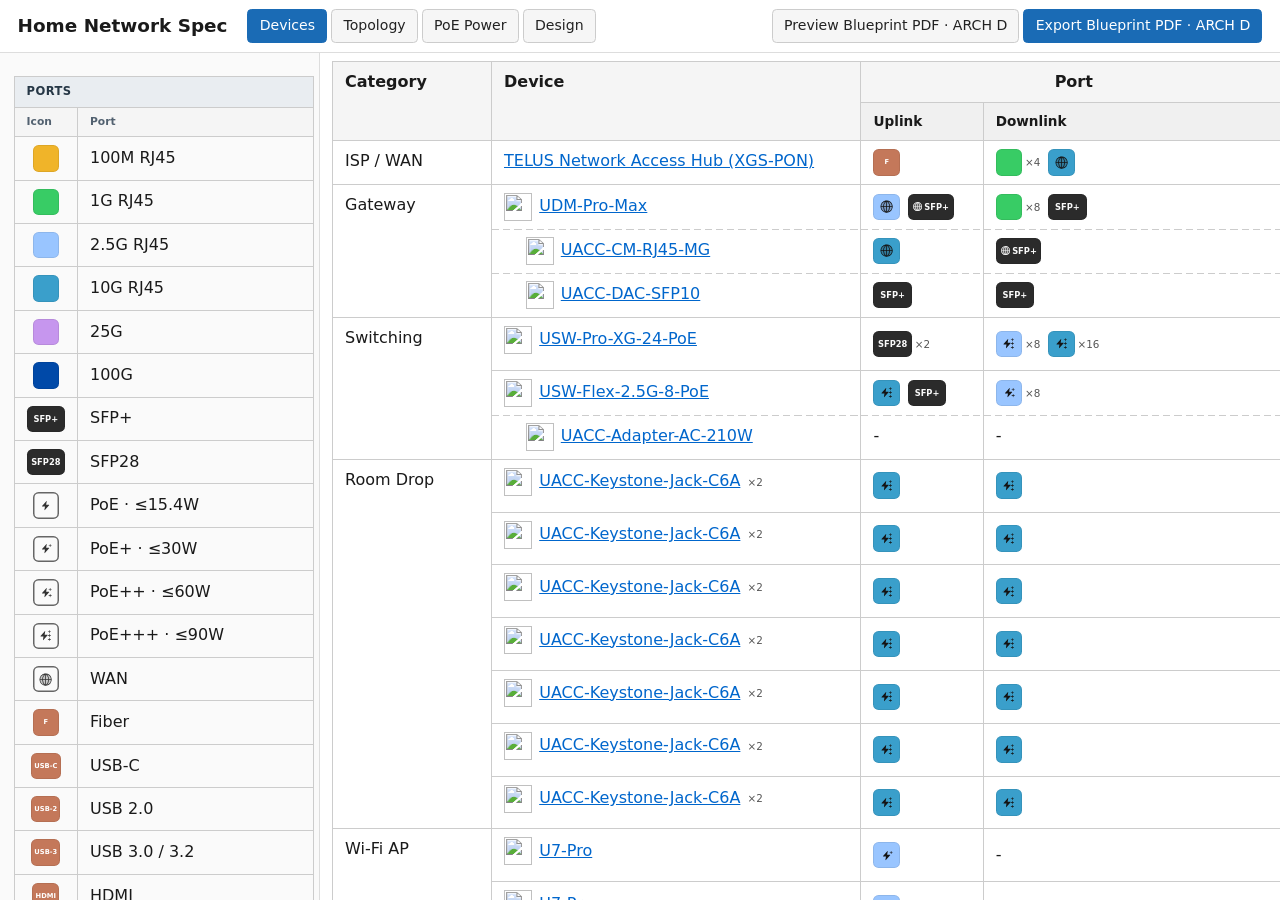
==== index.html @ d34f431d "Group Blueprint controls in navigation Co-authored-by: Cursor <cursoragent@cursor.com>" ====
<!DOCTYPE html>
<html lang="en">
<head>
  <meta charset="UTF-8">
  <meta name="viewport" content="width=device-width, initial-scale=1.0">
  <title>Home Network Spec</title>
  <style>
    html, body {
      height: 100%;
    }

    body {
      font-family: system-ui, sans-serif;
      margin: 0;
      color: #1a1a1a;
      background: #fff;
      line-height: 1.55;
      display: flex;
      flex-direction: column;
      min-height: 100%;
    }

    .spa-bar {
      flex: 0 0 auto;
      display: flex;
      flex-wrap: wrap;
      align-items: center;
      gap: 0.65rem 1.25rem;
      padding: 0.55rem 1.1rem;
      border-bottom: 1px solid #ddd;
      background: #fff;
    }

    .spa-bar h1 {
      margin: 0;
      font-size: 1.15rem;
    }

    .spa-nav {
      display: flex;
      flex-wrap: wrap;
      flex: 1 1 auto;
      gap: 0.25rem;
    }

    .spa-nav button {
      font: inherit;
      font-size: 0.88rem;
      padding: 0.32rem 0.7rem;
      border: 1px solid #ccc;
      border-radius: 0.28rem;
      background: #f6f6f6;
      color: #222;
      cursor: pointer;
    }

    .spa-nav button.is-on {
      background: #1a6bb5;
      border-color: #1a6bb5;
      color: #fff;
    }

    .spa-nav .spa-preview-button {
      margin-left: auto;
    }

    .spa-nav .spa-export-button {
      border-color: #1a6bb5;
      background: #1a6bb5;
      color: #fff;
    }

    .spa-nav .spa-export-button:hover,
    .spa-nav .spa-export-button:focus-visible {
      background: #155b98;
      border-color: #155b98;
    }

    .spa-tab {
      display: none;
      flex: 1 1 auto;
      min-height: 0;
    }

    .spa-tab.is-on {
      display: flex;
    }

    .spa-split.is-on {
      display: grid;
      grid-template-columns: 20rem minmax(0, 1fr);
      min-height: 0;
    }

    .spa-legend {
      overflow: auto;
      padding: 0.7rem 0.85rem 1.2rem;
      border-right: 1px solid #ddd;
      background: #fafafa;
    }

    .spa-legend h2 {
      margin-top: 0;
      font-size: 1rem;
    }

    .spa-legend h3 {
      margin: 1rem 0 0.35rem;
      font-size: 0.82rem;
      font-weight: 700;
      color: #444;
    }

    .spa-main {
      overflow: auto;
      min-width: 0;
      padding: 0.7rem 0.9rem 1.2rem;
    }

    .spa-chart {
      padding: 0.5rem 0.75rem 1rem;
    }

    .spa-topo {
      display: flex;
      flex-direction: column;
      min-height: 0;
      padding: 0.55rem 0.7rem 0.7rem;
    }

    .spa-doc.is-on {
      display: block;
      overflow: auto;
    }

    .spa-article {
      max-width: 48rem;
      padding: 1.1rem 1.4rem 2.4rem;
    }

    .spa-article h2:first-child {
      margin-top: 0;
    }

    h1 {
      margin-bottom: 0.5rem;
    }

    h2 {
      margin-top: 2.5rem;
      margin-bottom: 0.75rem;
      padding-bottom: 0.35rem;
      border-bottom: 1px solid #ddd;
    }

    h3 {
      margin-top: 1.75rem;
      margin-bottom: 0.5rem;
    }

    h4 {
      margin-top: 1.25rem;
      margin-bottom: 0.4rem;
    }

    p,
    ul,
    ol {
      margin: 0.5rem 0 0.75rem;
    }

    ul,
    ol {
      padding-left: 1.4rem;
    }

    li {
      margin: 0.25rem 0;
    }

    table {
      border-collapse: collapse;
      width: max-content;
      max-width: none;
    }

    table.legend-table {
      width: auto;
      max-width: 36rem;
    }

    th,
    td {
      border: 1px solid #ccc;
      padding: 0.5rem 0.75rem;
      text-align: left;
      vertical-align: top;
      white-space: nowrap;
    }

    table.legend-table th,
    table.legend-table td {
      white-space: nowrap;
    }

    th {
      background: #f5f5f5;
    }

    a {
      color: #0066cc;
    }

    code {
      font-family: ui-monospace, Consolas, monospace;
      font-size: 0.92em;
      background: #f3f3f3;
      padding: 0.1em 0.35em;
      border-radius: 3px;
    }

    .lede {
      color: #444;
      margin-bottom: 1.25rem;
    }

    .note {
      border-left: 3px solid #888;
      padding: 0.6rem 0.9rem;
      margin: 1rem 0;
      background: #fafafa;
    }

    .checklist li {
      margin: 0.4rem 0;
    }

    /* Port icons */
    .udc-device {
      display: inline-flex;
      align-items: center;
      gap: 0.45rem;
    }

    .udc-device img {
      width: 28px;
      height: 28px;
      object-fit: contain;
      flex-shrink: 0;
    }

    .udc-ports {
      display: inline-flex;
      flex-wrap: nowrap;
      align-items: center;
      gap: 0.45rem 0.5rem;
    }

    /* Count beside the port so every port group has the same height. */
    .udc-port-wrap {
      display: inline-flex;
      flex-direction: row;
      align-items: center;
      justify-content: center;
      gap: 0.18rem;
    }

    .udc-count {
      font-size: 0.65rem;
      line-height: 1;
      color: #555;
      font-variant-numeric: tabular-nums;
      text-align: center;
    }

    .udc-port {
      position: relative;
      display: inline-flex;
      flex-direction: column;
      align-items: center;
      justify-content: center;
      box-sizing: border-box;
      width: 1.65rem;
      height: 1.65rem;
      border-radius: 0.35rem;
      --port-c: #666;
      color: #141414;
      box-shadow: inset 0 0 0 1px rgba(0, 0, 0, 0.08);
      vertical-align: middle;
      gap: 0.05rem;
    }

    .udc-port.gbe1 { --port-c: #38cc65; background: #38cc65; }
    .udc-port.gbe2p5 { --port-c: #99c5ff; background: #99c5ff; }
    .udc-port.gbe10 { --port-c: #3a9fcb; background: #3a9fcb; }
    .udc-port.gbe25 { --port-c: #c696ee; background: #c696ee; }
    .udc-port.gbe100 { --port-c: #0049a8; background: #0049a8; color: #fff; }
    .udc-port.fe { --port-c: #f0b429; background: #f0b429; } /* 100M */
    .udc-port.other {
      --port-c: #c4785a;
      background: #c4785a; /* 非以太网：光纤 / USB / CAN / REX / DPS / LOCK */
      color: #fff;
      width: auto;
      min-width: 1.65rem;
      padding: 0 0.2rem;
      font-size: 0.42rem;
      font-weight: 700;
      line-height: 1;
      letter-spacing: 0;
    }

    /* Kit rows: equal flex bands + full-bleed dashed lines across Device/Port/PoE */
    td:has(> .udc-device-stack),
    td:has(> .kit-stack) {
      padding: 0;
      height: 1px;
      vertical-align: top;
    }

    .udc-device-stack,
    .kit-stack {
      display: flex;
      flex-direction: column;
      align-items: stretch;
      gap: 0;
      width: 100%;
      height: 100%;
      min-height: 100%;
      box-sizing: border-box;
    }

    .udc-device-stack > .udc-device,
    .udc-device-stack > a:first-child {
      display: flex;
      align-items: center;
      gap: 0.45rem;
      flex: 1 1 0;
      min-height: 2.75rem;
      padding: 0.5rem 0.75rem;
      box-sizing: border-box;
    }

    .udc-accessory {
      display: flex;
      align-items: center;
      gap: 0.45rem;
      flex: 1 1 0;
      min-height: 2.75rem;
      margin: 0;
      padding: 0.5rem 0.75rem 0.5rem 2.1rem;
      border-top: none;
      background-image: repeating-linear-gradient(
        to right,
        #ccc 0,
        #ccc 0.45rem,
        transparent 0.45rem,
        transparent 0.7rem
      );
      background-size: 100% 1px;
      background-repeat: repeat-x;
      background-position: left top;
      font-size: inherit;
      color: inherit;
      box-sizing: border-box;
    }

    .udc-accessory img {
      width: 28px;
      height: 28px;
      object-fit: contain;
      flex-shrink: 0;
    }

    .kit-seg {
      display: flex;
      flex-direction: column;
      justify-content: center;
      align-items: flex-start;
      flex: 1 1 0;
      min-height: 2.75rem;
      padding: 0.5rem 0.75rem;
      box-sizing: border-box;
      width: 100%;
    }

    .kit-seg.acc {
      margin: 0;
      border-top: none;
      background-image: repeating-linear-gradient(
        to right,
        #ccc 0,
        #ccc 0.45rem,
        transparent 0.45rem,
        transparent 0.7rem
      );
      background-size: 100% 1px;
      background-repeat: repeat-x;
      background-position: left top;
    }

    .poe-cell {
      vertical-align: top;
      min-width: 5.5rem;
    }

    td.port-cell {
      min-width: 4.5rem;
      vertical-align: middle !important;
    }

    /* Remove the inline-flex baseline gap so standalone port groups center exactly. */
    td.port-cell > .udc-ports {
      display: flex;
      width: max-content;
    }

    #tab-devices .spa-chart > table > tbody > tr > td:last-child,
    .blueprint-devices-table > tbody > tr > td:last-child {
      vertical-align: middle;
    }

    .poe-val {
      display: block;
      line-height: 1.25;
      font-variant-numeric: tabular-nums;
    }

    .poe-sub {
      display: block;
      margin-top: 0.12rem;
      font-size: 0.7rem;
      color: #666;
      white-space: normal;
      max-width: 9rem;
      line-height: 1.25;
    }

    .poe-lbl {
      font-size: 0.65em;
      font-weight: 600;
      letter-spacing: 0.02em;
      color: #888;
    }

    th.port-group {
      text-align: center;
    }

    th.port-sub {
      font-weight: 600;
      font-size: 0.85rem;
      background: #f0f0f0;
    }

    .udc-port.hollow {
      background: transparent;
      box-shadow: inset 0 0 0 1.5px #666;
      color: #333;
    }

    .udc-port.idle,
    .udc-port.topo-port-idle {
      background: transparent;
      box-shadow: inset 0 0 0 1.5px var(--port-c);
      color: var(--port-c);
    }

    .udc-port.idle.dash,
    .udc-port.topo-port-idle.dash {
      box-shadow: none;
      border: 1.5px dashed var(--port-c);
    }

    .udc-port.sfp {
      --port-c: #2b2b2b;
      flex-direction: row;
      flex-shrink: 0;
      width: auto;
      min-width: 2.4rem;
      height: 1.65rem;
      padding: 0 0.28rem;
      background: #2b2b2b;
      color: #fafafa;
      font-size: 0.52rem;
      font-weight: 700;
      letter-spacing: 0;
      line-height: 1;
      overflow: visible;
      white-space: nowrap;
    }

    .udc-port.sfp.idle,
    .udc-port.sfp.topo-port-idle {
      background: transparent;
      color: var(--port-c);
      box-shadow: inset 0 0 0 1.5px var(--port-c);
    }

    .udc-port.sfp .udc-poe {
      width: 0.7rem;
      height: 0.7rem;
    }

    .udc-sfp-txt {
      display: block;
      font-size: 0.52rem;
      line-height: 1;
      font-weight: 700;
      color: inherit;
    }

    .udc-poe {
      width: 0.95rem;
      height: 0.95rem;
    }

    .udc-port.gbe100 .udc-poe,
    .udc-port.sfp .udc-poe,
    .udc-port.other .udc-poe {
      color: #fafafa;
    }

    .udc-port.idle .udc-poe,
    .udc-port.topo-port-idle .udc-poe {
      color: #141414;
    }

    .udc-port.idle .udc-sfp-txt,
    .udc-port.topo-port-idle .udc-sfp-txt {
      color: var(--port-c);
    }

    .cable-swatch {
      display: inline-block;
      width: 1.65rem;
      height: 0.28rem;
      border-radius: 0.14rem;
      vertical-align: middle;
    }

    .cable-cat6a { background: #e65100; }
    .cable-cat6 { background: #1565c0; }
    .cable-dac { background: #111111; }
    .cable-can { background: #00897b; }
    .cable-lock12 { background: #8e24aa; }

    .legend-table {
      margin: 0.75rem 0 1.5rem;
    }

    .legend-table th,
    .legend-table td {
      vertical-align: middle;
    }

    .legend-table td:first-child {
      width: 3.5rem;
      text-align: center;
    }

    .legend-table .legend-section th {
      padding-block: 0.4rem;
      background: #e9edf1;
      color: #263746;
      font-size: 0.72rem;
      letter-spacing: 0.04em;
      text-align: left;
      text-transform: uppercase;
    }

    .legend-table .legend-columns th {
      padding-block: 0.35rem;
      color: #526170;
      font-size: 0.67rem;
    }

    .vlan-swatch {
      display: inline-block;
      box-sizing: border-box;
      width: 1.65rem;
      height: 1rem;
      border: 1px solid rgba(0, 0, 0, 0.22);
      border-radius: 0.22rem;
      background: var(--vlan-color);
      vertical-align: middle;
      -webkit-print-color-adjust: exact;
      print-color-adjust: exact;
    }

    .vlan-management { --vlan-color: #005ea8; }
    .vlan-trusted { --vlan-color: #2e7d32; }
    .vlan-servers { --vlan-color: #6a3d9a; }
    .vlan-iot { --vlan-color: #a15c00; }
    .vlan-security { --vlan-color: #b3263e; }
    .vlan-guest { --vlan-color: #007c7a; }

    .vlan-role small {
      display: block;
      margin-top: 0.08rem;
      color: #68737f;
      font-size: 0.62rem;
      line-height: 1.15;
    }

    .topo-wrap {
      display: flex;
      flex-direction: column;
      gap: 0.45rem;
      margin: 0;
      flex: 1 1 auto;
      min-height: 0;
      height: 100%;
    }

    .topo-canvas {
      position: relative;
      width: 100%;
      min-height: 0;
      height: 100%;
      overflow: auto;
      background: #fafafa;
      border: 1px solid #ddd;
    }

    .topo-stage {
      position: relative;
    }

    .topo-edges {
      position: absolute;
      left: 0;
      top: 0;
      z-index: 4;
      pointer-events: none;
    }

    .topo-link {
      fill: none;
      stroke: #e65100;
      stroke-width: 1.45;
      stroke-linecap: round;
      stroke-linejoin: round;
      marker-end: url(#topo-arrow-cat6a);
      pointer-events: none;
    }

    .topo-link.cable-cat6a { stroke: #e65100; marker-end: url(#topo-arrow-cat6a); }
    .topo-link.cable-cat6 { stroke: #1565c0; marker-end: url(#topo-arrow-cat6); }
    .topo-link.cable-dac { stroke: #111111; marker-end: url(#topo-arrow-dac); }
    .topo-link.cable-can { stroke: #00897b; marker-end: url(#topo-arrow-can); }
    .topo-link.cable-lock12 { stroke: #8e24aa; marker-end: url(#topo-arrow-lock12); }

    .topo-link-label {
      fill: #30363d;
      stroke: #fff;
      stroke-width: 3px;
      paint-order: stroke fill;
      font-size: 0.58rem;
      font-weight: 700;
      text-anchor: middle;
      dominant-baseline: central;
      pointer-events: none;
    }

    .topo-link-label-link,
    .topo-link-label-link .topo-link-label {
      color: #30363d;
      cursor: pointer;
      pointer-events: all;
    }

    .topo-link-label-link:hover .topo-link-label,
    .topo-link-label-link:focus .topo-link-label {
      fill: #30363d;
      text-decoration: underline;
      text-decoration-color: #30363d;
    }

    .topo-node {
      position: absolute;
      z-index: 1;
      box-sizing: border-box;
      display: grid;
      grid-template-columns: max-content auto max-content;
      justify-items: center;
      align-items: center;
      width: max-content;
      padding: 0.42rem;
      gap: 0.28rem 0.32rem;
      border: 1px solid #bbb;
      border-radius: 0.32rem;
      background: #fff;
      color: #1a1a1a;
      font: inherit;
      font-size: 0.7rem;
      line-height: 1.2;
      text-align: center;
      cursor: default;
    }

    /* XG: no stacking context so ports can sit above overlapping group frames */
    .topo-node[data-id="xg"] {
      z-index: auto;
      column-gap: 0.55rem;
    }

    .topo-node[data-id="xg"] .topo-mid {
      min-width: 11.5rem;
      padding-right: 0.85rem;
    }

    .topo-node[data-id="xg"] > .topo-ports {
      position: relative;
      z-index: 3;
    }

    .topo-node.topo-backup {
      border-style: dashed;
    }

    .topo-counted-port {
      display: inline-flex;
      flex-direction: column;
      align-items: center;
      justify-content: center;
      gap: 0.03rem;
      line-height: 1;
    }

    .topo-port-count {
      color: #526170;
      font-size: 0.48rem;
      font-weight: 700;
      white-space: nowrap;
    }

    .topo-bundle {
      position: absolute;
      z-index: 2;
      box-sizing: border-box;
      display: grid;
      grid-template-columns: max-content max-content max-content;
      width: max-content;
      padding: 0.42rem;
      border: 1.5px dashed #8b99a6;
      border-radius: 0.42rem;
      background: transparent;
      color: #1a1a1a;
      font: inherit;
      font-size: 0.7rem;
      line-height: 1.2;
    }

    /* Reserves GAP_X + port-wrap so inner devices keep the same XG gap as other nodes */
    .topo-bundle-port-gutter {
      width: calc(32px + 2.4rem - 0.42rem);
      pointer-events: none;
    }

    .topo-bundle-diagram {
      display: flex;
      flex-direction: column;
      justify-content: center;
      gap: 0.42rem;
      padding-right: 0.42rem;
    }

    .topo-bundle-row {
      display: flex;
      align-items: center;
      gap: 0.35rem;
      width: max-content;
    }

    .topo-bundle-device {
      box-sizing: border-box;
      display: grid;
      grid-template-columns: max-content auto max-content;
      align-items: center;
      justify-items: center;
      width: max-content;
      padding: 0.35rem;
      gap: 0.22rem 0.28rem;
      border: 1px solid #bbb;
      border-radius: 0.32rem;
      background: #fff;
      text-align: center;
    }

    .topo-bundle-device.topo-backup {
      border-style: dashed;
    }

    .topo-bundle-device .topo-mid {
      max-width: 13rem;
    }

    .topo-bundle-device .topo-name {
      white-space: nowrap;
    }

    .topo-bundle-device .topo-ports {
      min-width: 1.65rem;
    }

    .topo-bundle-device.topo-bundle-device-tb {
      grid-template-columns: 1fr;
      grid-template-rows: auto auto auto;
      justify-items: center;
    }

    .topo-bundle-device.topo-bundle-device-tb > .topo-ports {
      display: flex;
      flex-direction: row;
      justify-content: center;
      width: max-content;
      max-width: 100%;
      min-height: 1.65rem;
    }

    .topo-bundle-device.topo-bundle-device-tb > .topo-ports.up {
      width: 100%;
    }

    .topo-bundle-device.topo-bundle-device-tb > .topo-ports.down:empty {
      display: none;
    }

    .topo-bundle-door-tree {
      display: flex;
      flex-direction: column;
      align-items: center;
      gap: 2.25rem;
      width: max-content;
    }

    .topo-bundle-door-children {
      display: flex;
      align-items: flex-start;
      gap: 2rem;
      width: max-content;
    }

    .topo-bundle-door-root {
      width: 100%;
    }

    .topo-bundle-door-root > .topo-ports.down {
      position: relative;
      width: 100%;
      min-height: 1.65rem;
    }

    .topo-bundle-door-root > .topo-ports.down > .topo-slot {
      position: absolute;
      top: 0;
      flex-direction: row;
      width: auto;
    }

    .topo-bundle-locations {
      display: grid;
      align-self: stretch;
      margin-left: 0;
      border-left: 1px solid #8b99a6;
    }

    .topo-bundle-location {
      display: flex;
      align-items: center;
      padding: 0.34rem 0.5rem;
      color: #596775;
      font-size: 0.64rem;
      white-space: nowrap;
    }

    .topo-bundle-location:not(:first-child) {
      border-top: 1px solid #c1cad2;
    }

    .topo-mid {
      display: flex;
      flex-direction: column;
      justify-content: center;
      align-items: center;
      padding: 0;
      gap: 0.12rem;
      min-width: 0;
    }

    .topo-node.topo-tb {
      grid-template-columns: 1fr;
      grid-template-rows: auto auto auto;
      justify-items: center;
      padding: 0.42rem;
    }

    .topo-node.topo-tb .topo-ports {
      flex-direction: row;
      justify-content: center;
      align-self: center;
      width: max-content;
      max-width: 100%;
      height: auto;
      min-height: 1.65rem;
    }

    .topo-node.topo-tb .topo-ports.up {
      width: 100%;
      justify-content: center;
    }

    .topo-node[data-id="flex"] .topo-ports.up::before {
      content: "";
      width: 2.4rem;
      height: 1px;
      flex: 0 0 2.4rem;
    }

    .topo-node.topo-tb .topo-slot {
      flex-direction: row;
      width: auto;
    }

    .topo-node.topo-tb .topo-ports.down:empty {
      display: none;
    }

    .topo-node.topo-corner {
      grid-template-columns: max-content auto max-content;
      grid-template-rows: auto auto;
    }

    .topo-node.topo-corner .topo-ports.up {
      grid-column: 1;
      grid-row: 1;
    }

    .topo-node.topo-corner .topo-mid {
      grid-column: 2;
      grid-row: 1;
    }

    .topo-node.topo-corner .topo-ports.down {
      grid-column: 3;
      grid-row: 1;
      min-width: 1.65rem;
      min-height: 0;
    }

    .topo-node.topo-corner .topo-ports.down:empty {
      min-width: 0;
      width: 0;
    }

    .topo-node.topo-corner .topo-ports.bottom {
      grid-column: 1 / -1;
      grid-row: 2;
      flex-direction: row;
      justify-content: center;
      width: 100%;
      min-height: 1.65rem;
    }

    .topo-node.topo-hang .topo-ports.bottom,
    .topo-node.topo-hang.topo-tb .topo-ports.down {
      position: relative;
      flex-direction: row;
      justify-content: center;
      align-items: center;
      width: 100%;
      min-height: 1.65rem;
    }

    .topo-node.topo-hang .topo-slot {
      position: relative;
      flex-direction: row;
      width: auto;
    }

    .topo-node.is-fanout {
      align-items: stretch;
      align-content: stretch;
      grid-template-rows: 1fr;
    }

    .topo-node.is-fanout .topo-ports.up {
      justify-content: center;
      align-self: center;
    }

    .topo-node.is-fanout .topo-ports.down {
      position: relative;
      align-self: stretch;
      height: 100%;
      justify-content: flex-start;
    }

    .topo-node.is-fanout .topo-ports.down .topo-slot {
      position: absolute;
      left: 0;
      right: 0;
      height: auto;
    }

    .topo-node.is-fanout .topo-mid {
      justify-content: center;
    }

    .topo-name {
      display: block;
      margin: 0 auto;
      white-space: nowrap;
      font-weight: 700;
      font-size: 0.74rem;
      color: #1a1a1a;
      line-height: 1.25;
      text-decoration: none;
      cursor: pointer;
    }

    .topo-node[class*="vlan-"] .topo-name,
    .topo-bundle-device[class*="vlan-"] .topo-name {
      color: var(--vlan-color);
      -webkit-print-color-adjust: exact;
      print-color-adjust: exact;
    }

    .topo-name:hover {
      text-decoration: underline;
    }

    .topo-node small,
    .topo-apex-legend small {
      display: block;
      color: #666;
      font-size: 0.62rem;
      font-weight: 400;
      line-height: 1.25;
      white-space: nowrap;
    }

    .topo-ports {
      display: flex;
      flex-direction: column;
      flex-wrap: nowrap;
      justify-content: center;
      align-items: center;
      gap: 0.1rem;
      width: auto;
      min-width: 1.65rem;
      min-height: 1.65rem;
      overflow: visible;
    }

    .topo-ports.down:empty {
      min-width: 0;
      width: 0;
      min-height: 0;
      overflow: hidden;
    }

    .topo-slot {
      display: flex;
      flex-direction: column;
      justify-content: center;
      gap: 0.14rem;
      align-items: center;
      box-sizing: border-box;
      width: 100%;
    }

    .topo-node.is-hang-fanout .topo-ports.down,
    .topo-node.is-hang-fanout .topo-ports.bottom {
      position: relative;
      width: 100%;
      justify-content: flex-start;
    }

    .topo-node.is-hang-fanout .topo-slot {
      position: absolute;
      top: 0;
      width: auto;
    }

    .topo-node:hover,
    .topo-apex:hover {
      border-color: #1a6bb5;
    }

    .topo-embed {
      display: block;
      margin-top: 0.06rem;
      padding: 0.08rem 0.28rem;
      border: 1px dashed #bbb;
      border-radius: 0.22rem;
      background: #f7f7f7;
      line-height: 1.2;
    }

    .topo-embed-name {
      font-size: 0.58rem;
      font-weight: 600;
      color: #444;
      text-decoration: none;
      white-space: nowrap;
    }

    .topo-embed-name:hover,
    .topo-embed-name:focus-visible {
      text-decoration: underline;
    }

    .topo-poe {
      width: 100%;
      min-width: 7.4rem;
      margin-top: 0.18rem;
      text-align: left;
    }

    .topo-poe-head {
      display: flex;
      justify-content: space-between;
      align-items: baseline;
      gap: 0.45rem;
      font-size: 0.58rem;
      color: #666;
      line-height: 1.2;
      margin-bottom: 0.12rem;
    }

    .topo-poe-num {
      font-variant-numeric: tabular-nums;
      font-weight: 600;
      color: #333;
      white-space: nowrap;
    }

    .topo-poe-track {
      height: 0.28rem;
      border-radius: 999px;
      background: #e6e6e6;
      overflow: hidden;
    }

    .topo-poe-fill {
      display: block;
      height: 100%;
      border-radius: inherit;
      background: #18b86a;
    }

    .topo-poe.is-over .topo-poe-fill {
      background: #e24b4a;
    }

    .topo-poe.is-over .topo-poe-num {
      color: #c0392b;
    }

    .topo-device-power {
      display: flex;
      justify-content: space-between;
      align-items: baseline;
      gap: 0.45rem;
      width: 100%;
      min-width: 7.4rem;
      margin-top: 0.16rem;
      padding-top: 0.14rem;
      border-top: 1px solid #e2e2e2;
      color: #666;
      font-size: 0.58rem;
      line-height: 1.2;
      text-align: left;
    }

    .topo-device-power strong {
      color: #333;
      font-weight: 600;
      white-space: nowrap;
    }

    .topo-apex {
      position: absolute;
      z-index: 1;
      box-sizing: border-box;
      display: flex;
      flex-direction: column;
      width: max-content;
      padding: 0.42rem;
      border: 1.5px solid #888;
      border-radius: 0.45rem;
      background: #f3f3f3;
    }

    .topo-apex-legend {
      margin-top: 0.35rem;
      padding: 0 0.15rem;
      text-align: center;
    }

    .topo-apex-legend .topo-name {
      font-size: 0.68rem;
      max-width: none;
      white-space: nowrap;
    }

    .topo-apex-body {
      display: flex;
      flex-direction: row;
      gap: 1.15rem;
      align-items: center;
      justify-content: center;
      width: 100%;
    }

    .topo-apex .topo-node {
      position: relative;
      left: auto !important;
      top: auto !important;
    }

    .power-report {
      max-width: 78rem;
      margin: 0 auto;
      padding: 1.1rem 1.4rem 2.4rem;
    }

    .power-report h2:first-child {
      margin-top: 0;
    }

    .power-summary {
      display: grid;
      grid-template-columns: repeat(3, minmax(0, 1fr));
      gap: 0.8rem;
      margin: 1rem 0 1.35rem;
    }

    .power-card {
      min-width: 0;
      padding: 0.85rem 0.9rem;
      border: 1px solid #d4d4d4;
      border-radius: 0.45rem;
      background: #fafafa;
    }

    .power-card-title {
      margin: 0;
      color: #555;
      font-size: 0.75rem;
      font-weight: 650;
    }

    .power-card-value {
      margin: 0.14rem 0 0.55rem;
      font-size: 1.35rem;
      font-weight: 700;
      line-height: 1.2;
      font-variant-numeric: tabular-nums;
    }

    .power-card-value small {
      color: #666;
      font-size: 0.72rem;
      font-weight: 500;
    }

    .power-meter {
      height: 0.38rem;
      overflow: hidden;
      border-radius: 999px;
      background: #e5e5e5;
    }

    .power-meter > span {
      display: block;
      height: 100%;
      border-radius: inherit;
      background: #18b86a;
    }

    .power-meter.is-tight > span {
      background: #d98b16;
    }

    .power-card-meta {
      display: flex;
      justify-content: space-between;
      gap: 0.5rem;
      margin-top: 0.35rem;
      color: #666;
      font-size: 0.68rem;
    }

    .power-callout {
      margin: 1rem 0 1.4rem;
      padding: 0.65rem 0.8rem;
      border-left: 3px solid #d98b16;
      background: #fff8e8;
      color: #4a3a20;
    }

    .power-formula {
      margin: 0.45rem 0 0.85rem;
      color: #555;
      font-size: 0.82rem;
    }

    .power-table-wrap {
      max-width: 100%;
      overflow: auto;
      margin: 0.65rem 0 1rem;
    }

    table.power-table {
      width: 100%;
      min-width: 46rem;
    }

    table.power-table th,
    table.power-table td {
      white-space: normal;
    }

    table.power-table td.num,
    table.power-table th.num {
      text-align: right;
      white-space: nowrap;
      font-variant-numeric: tabular-nums;
    }

    table.power-table tbody tr:nth-child(even) {
      background: #fafafa;
    }

    .power-footnote {
      color: #666;
      font-size: 0.78rem;
    }

    .print-toolbar {
      display: flex;
      flex-wrap: wrap;
      align-items: center;
      gap: 0.5rem 0.8rem;
      margin-bottom: 0.85rem;
      padding: 0.65rem 0.75rem;
      border: 1px solid #d5d5d5;
      border-radius: 0.4rem;
      background: #fafafa;
    }

    .print-toolbar button {
      border: 1px solid #1a6bb5;
      border-radius: 0.28rem;
      padding: 0.38rem 0.72rem;
      background: #1a6bb5;
      color: #fff;
      font: inherit;
      font-size: 0.82rem;
      cursor: pointer;
    }

    .print-toolbar small {
      color: #666;
      font-size: 0.72rem;
    }

    .blueprint-page-shell {
      padding: 0.8rem;
      overflow: auto;
      background: #e9edf1;
    }

    .blueprint-preview {
      width: 100%;
      overflow: auto;
    }

    .blueprint-sheet {
      box-sizing: border-box;
      display: grid;
      grid-template-rows: auto minmax(0, 1fr) auto;
      width: 100%;
      max-width: 112.5rem;
      aspect-ratio: 176 / 117;
      margin: 0 auto;
      padding: 0.55rem;
      border: 1px solid #17324d;
      background: #fff;
      color: #172635;
    }

    .blueprint-header {
      display: flex;
      align-items: flex-end;
      justify-content: space-between;
      gap: 1rem;
      padding: 0.1rem 0.15rem 0.45rem;
      border-bottom: 2px solid #17324d;
    }

    .blueprint-header h2 {
      margin: 0;
      padding: 0;
      border: 0;
      font-size: clamp(0.85rem, 1.45vw, 1.45rem);
      line-height: 1.1;
      letter-spacing: 0.025em;
    }

    .blueprint-header p {
      margin: 0;
      color: #40566c;
      font-size: clamp(0.46rem, 0.68vw, 0.72rem);
      white-space: nowrap;
    }

    .blueprint-grid {
      display: grid;
      grid-template-columns: 37.5fr 54.5fr 8fr;
      min-height: 0;
      gap: 0.4rem;
      padding: 0.4rem 0;
    }

    .blueprint-panel {
      box-sizing: border-box;
      display: grid;
      grid-template-rows: auto minmax(0, 1fr);
      min-width: 0;
      min-height: 0;
      overflow: hidden;
      border: 1px solid #71869a;
    }

    .blueprint-panel h3 {
      margin: 0;
      padding: 0.25rem 0.35rem;
      border-bottom: 1px solid #71869a;
      background: #f0f4f7;
      color: #17324d;
      font-size: 0.72rem;
      line-height: 1.1;
      letter-spacing: 0.025em;
      text-align: center;
      text-transform: uppercase;
    }

    .blueprint-viewport {
      position: relative;
      box-sizing: border-box;
      min-width: 0;
      min-height: 0;
      padding: 0.45rem;
      overflow: hidden;
      background: #fff;
    }

    .blueprint-scale {
      position: absolute;
      left: 0;
      top: 0;
      width: max-content;
      font-size: 0.7rem;
      line-height: 1.2;
      transform-origin: left top;
    }

    .blueprint-scale > table {
      margin: 0;
    }

    .blueprint-title-block {
      display: grid;
      grid-template-columns: minmax(0, 1fr) auto auto auto;
      border-top: 2px solid #17324d;
      font-size: clamp(0.43rem, 0.58vw, 0.66rem);
      line-height: 1.25;
    }

    .blueprint-title-block > div {
      padding: 0.3rem 0.45rem;
      border-left: 1px solid #71869a;
    }

    .blueprint-title-block > div:first-child {
      border-left: 0;
    }

    .blueprint-title-block strong {
      display: block;
      color: #17324d;
      font-size: 1.08em;
    }

    .blueprint-devices-table {
      table-layout: auto;
      font-size: 0.7rem;
      line-height: 1.2;
    }

    .blueprint-devices-table th,
    .blueprint-devices-table td {
      padding: 0.3rem 0.42rem;
    }

    .blueprint-devices-table th:nth-child(2),
    .blueprint-devices-table td:nth-child(2) {
      max-width: 16rem;
      white-space: normal;
      overflow-wrap: anywhere;
    }

    .blueprint-devices-table th:last-child,
    .blueprint-devices-table td:last-child {
      max-width: 10rem;
      white-space: normal;
      overflow-wrap: anywhere;
    }

    .blueprint-legend {
      box-sizing: border-box;
      width: max-content;
      padding: 0;
      border: 0;
      overflow: visible;
      background: #fff;
      font-size: 0.7rem;
      line-height: 1.2;
    }

    .blueprint-legend .legend-table {
      margin: 0;
      width: max-content;
    }

    .blueprint-legend .legend-table th,
    .blueprint-legend .legend-table td {
      padding: 0.3rem 0.42rem;
      white-space: nowrap;
    }

    .blueprint-legend .legend-section th,
    .blueprint-legend .legend-columns th {
      text-align: center;
    }

    body.blueprint-source-measure #tab-topology {
      position: fixed !important;
      left: -100000px !important;
      top: 0 !important;
      display: grid !important;
      visibility: hidden !important;
      width: 132rem !important;
      height: 78rem !important;
      pointer-events: none !important;
    }

    /*
     * Apply the physical sheet size before window.print() switches media.
     * This lets renderBlueprint() calculate the print scale instead of
     * carrying the smaller on-screen preview scale into the PDF.
     */
    body.print-blueprint .blueprint-sheet {
      width: 35.2in;
      max-width: none;
      height: 23.4in;
    }

    @media print {
      html,
      body {
        height: auto;
      }

      body.print-blueprint,
      body.print-design {
        display: block;
        min-height: 0;
        background: #fff;
      }

      body.print-blueprint .spa-bar,
      body.print-design .spa-bar,
      body.print-blueprint .print-toolbar,
      body.print-design .print-toolbar {
        display: none !important;
      }

      body.print-blueprint .spa-tab,
      body.print-design .spa-tab {
        display: none !important;
      }

      body.print-blueprint #tab-blueprint {
        display: block !important;
        overflow: visible !important;
      }

      body.print-blueprint .blueprint-page-shell,
      body.print-blueprint .blueprint-preview {
        overflow: visible;
        padding: 0;
        background: #fff;
      }

      body.print-blueprint .blueprint-sheet {
        width: 35.2in;
        max-width: none;
        height: 23.4in;
        margin: 0 auto;
      }

      body.print-design #tab-design {
        display: block !important;
        overflow: visible !important;
      }

      body.print-design .spa-article {
        max-width: none;
        padding: 0;
        font-size: 10pt;
        line-height: 1.42;
      }

      body.print-design .spa-article h2,
      body.print-design .spa-article h3,
      body.print-design .spa-article h4 {
        break-after: avoid-page;
      }

      body.print-design .spa-article .ha-guide-heading {
        break-before: page;
      }

      body.print-design .spa-article table,
      body.print-design .spa-article pre,
      body.print-design .spa-article .note {
        break-inside: avoid-page;
      }

      body.print-design a {
        color: inherit;
        text-decoration: none;
      }

    }

    @media (max-width: 1100px) {
      .spa-split.is-on {
        grid-template-columns: 1fr;
      }

      .spa-legend {
        border-right: none;
        border-bottom: 1px solid #ddd;
        max-height: 14rem;
      }

      .topo-wrap {
        height: auto;
      }

      .power-summary {
        grid-template-columns: 1fr;
      }

      .blueprint-title-block {
        grid-template-columns: minmax(0, 1fr) auto auto;
      }

      .blueprint-title-block > div:nth-child(2) {
        display: none;
      }
    }
  </style>
</head>
<body>
  <!-- Port overlay glyphs: PoE / WAN -->
  <svg xmlns="http://www.w3.org/2000/svg" width="0" height="0" aria-hidden="true" focusable="false" style="position:absolute">
    <symbol id="udc-poe" viewBox="0 0 20 20">
      <path fill="currentColor" d="m8.482 15.604.734-4.482-3.61.005a.34.34 0 0 1-.26-.562l5.56-6.445c.227-.262.656-.062.598.28l-.765 4.464 3.654-.004a.34.34 0 0 1 .26.562L9.08 15.88c-.225.261-.653.063-.598-.276Z"/>
    </symbol>
    <symbol id="udc-poe-plus" viewBox="0 0 20 20">
      <path fill="currentColor" d="m8.482 15.604.734-4.482-3.61.005a.34.34 0 0 1-.26-.562l5.56-6.445c.227-.262.656-.062.598.28l-.765 4.464 3.654-.004a.34.34 0 0 1 .26.562L9.08 15.88c-.225.261-.653.063-.598-.276Z"/>
      <path fill="currentColor" d="M16.375 7.625v-1.25h1.25c.21 0 .375-.165.375-.375a.371.371 0 0 0-.375-.375h-1.25v-1.25A.371.371 0 0 0 16 4a.371.371 0 0 0-.375.375v1.25h-1.25A.371.371 0 0 0 14 6c0 .21.165.375.375.375h1.25v1.25c0 .21.165.375.375.375s.375-.165.375-.375Z"/>
    </symbol>
    <symbol id="udc-poe-plusplus" viewBox="0 0 20 20">
      <path fill="currentColor" d="m8.482 15.604.734-4.482-3.61.005a.34.34 0 0 1-.26-.562l5.56-6.445c.227-.262.656-.062.598.28l-.765 4.464 3.654-.004a.34.34 0 0 1 .26.562L9.08 15.88c-.225.261-.653.063-.598-.276Z"/>
      <path fill="currentColor" d="M16.375 6.375v1.25c0 .21-.165.375-.375.375a.371.371 0 0 1-.375-.375v-1.25h-1.25A.371.371 0 0 1 14 6c0-.21.165-.375.375-.375h1.25v-1.25c0-.21.165-.375.375-.375s.375.165.375.375v1.25h1.25c.21 0 .375.165.375.375s-.165.375-.375.375h-1.25Zm0 8v1.25c0 .21-.165.375-.375.375a.371.371 0 0 1-.375-.375v-1.25h-1.25A.371.371 0 0 1 14 14c0-.21.165-.375.375-.375h1.25v-1.25c0-.21.165-.375.375-.375s.375.165.375.375v1.25h1.25c.21 0 .375.165.375.375s-.165.375-.375.375h-1.25Z"/>
    </symbol>
    <symbol id="udc-poe-plusplusplus" viewBox="0 0 20 20">
      <path fill="currentColor" d="m6.482 15.604.734-4.482-3.61.005a.34.34 0 0 1-.26-.562l5.56-6.445c.227-.262.656-.062.598.28L8.74 8.863l3.654-.004a.34.34 0 0 1 .26.562L7.08 15.88c-.225.261-.653.063-.598-.276Z"/>
      <path fill="currentColor" d="M15.375 5.375v1.25c0 .21-.165.375-.375.375a.371.371 0 0 1-.375-.375v-1.25h-1.25A.371.371 0 0 1 13 5c0-.21.165-.375.375-.375h1.25v-1.25c0-.21.165-.375.375-.375s.375.165.375.375v1.25h1.25c.21 0 .375.165.375.375s-.165.375-.375.375h-1.25Zm0 5v1.25c0 .21-.165.375-.375.375a.371.371 0 0 1-.375-.375V10.375h-1.25A.371.371 0 0 1 13 10c0-.21.165-.375.375-.375h1.25V8.375c0-.21.165-.375.375-.375s.375.165.375.375v1.25h1.25c.21 0 .375.165.375.375s-.165.375-.375.375h-1.25Zm0 5v1.25c0 .21-.165.375-.375.375a.371.371 0 0 1-.375-.375v-1.25h-1.25A.371.371 0 0 1 13 15c0-.21.165-.375.375-.375h1.25v-1.25c0-.21.165-.375.375-.375s.375.165.375.375v1.25h1.25c.21 0 .375.165.375.375s-.165.375-.375.375h-1.25Z"/>
    </symbol>
    <symbol id="udc-wan" viewBox="0 0 20 20">
      <circle cx="10" cy="10" r="8" fill="currentColor" opacity="0.25"/>
      <path fill="currentColor" d="M17.984 9.5a8.002 8.002 0 0 0-9.192-7.409 8.002 8.002 0 0 0 .686 15.892 8.2 8.2 0 0 0 1.73-.074A8.002 8.002 0 0 0 17.984 9.5ZM10.5 3.298A8.978 8.978 0 0 1 13.486 9.5H10.5V3.298Zm0 7.202h2.986a8.978 8.978 0 0 1-2.986 6.202V10.5Zm-1 6.202A8.978 8.978 0 0 1 6.514 10.5H9.5v6.202Zm0-13.404V9.5H6.514A8.978 8.978 0 0 1 9.5 3.298Zm-1.386-.04A9.96 9.96 0 0 0 5.512 9.5H3.018a7.013 7.013 0 0 1 5.096-6.242ZM3.018 10.5h2.494a9.96 9.96 0 0 0 2.602 6.242A7.013 7.013 0 0 1 3.018 10.5Zm8.868 6.242a9.96 9.96 0 0 0 2.602-6.242h2.494a7.013 7.013 0 0 1-5.096 6.242ZM14.488 9.5a9.96 9.96 0 0 0-2.602-6.242A7.013 7.013 0 0 1 16.982 9.5h-2.494Z"/>
    </symbol>
  </svg>

  <header class="spa-bar">
    <h1>Home Network Spec</h1>
    <nav class="spa-nav" aria-label="Sections">
      <button type="button" data-tab="devices" class="is-on">Devices</button>
      <button type="button" data-tab="topology">Topology</button>
      <button type="button" data-tab="power">PoE Power</button>
      <button type="button" data-tab="design">Design</button>
      <button type="button" data-tab="blueprint" class="spa-preview-button">Preview Blueprint PDF · ARCH D</button>
      <button type="button" id="export-blueprint-pdf" class="spa-export-button" title="Print with Margins: Default and Background graphics enabled">Export Blueprint PDF · ARCH D</button>
    </nav>
  </header>

  <section id="tab-devices" class="spa-tab spa-split is-on" data-tab="devices">
    <aside class="spa-legend" id="legend-source">
      <table class="legend-table">
    <tbody>
      <tr class="legend-section">
        <th colspan="2">Ports</th>
      </tr>
      <tr class="legend-columns">
        <th>Icon</th>
        <th>Port</th>
      </tr>
      <tr data-legend-group="ports">
        <td><span class="udc-port fe"></span></td>
        <td>100M RJ45</td>
      </tr>
      <tr data-legend-group="ports">
        <td><span class="udc-port gbe1"></span></td>
        <td>1G RJ45</td>
      </tr>
      <tr data-legend-group="ports">
        <td><span class="udc-port gbe2p5"></span></td>
        <td>2.5G RJ45</td>
      </tr>
      <tr data-legend-group="ports">
        <td><span class="udc-port gbe10"></span></td>
        <td>10G RJ45</td>
      </tr>
      <tr data-legend-group="ports">
        <td><span class="udc-port gbe25"></span></td>
        <td>25G</td>
      </tr>
      <tr data-legend-group="ports">
        <td><span class="udc-port gbe100"></span></td>
        <td>100G</td>
      </tr>
      <tr data-legend-group="ports">
        <td><span class="udc-port sfp">SFP+</span></td>
        <td>SFP+</td>
      </tr>
      <tr data-legend-group="ports">
        <td><span class="udc-port sfp">SFP28</span></td>
        <td>SFP28</td>
      </tr>
      <tr data-legend-group="ports">
        <td><span class="udc-port hollow"><svg class="udc-poe" aria-hidden="true"><use href="#udc-poe"/></svg></span></td>
        <td>PoE · ≤15.4W</td>
      </tr>
      <tr data-legend-group="ports">
        <td><span class="udc-port hollow"><svg class="udc-poe" aria-hidden="true"><use href="#udc-poe-plus"/></svg></span></td>
        <td>PoE+ · ≤30W</td>
      </tr>
      <tr data-legend-group="ports">
        <td><span class="udc-port hollow"><svg class="udc-poe" aria-hidden="true"><use href="#udc-poe-plusplus"/></svg></span></td>
        <td>PoE++ · ≤60W</td>
      </tr>
      <tr data-legend-group="ports">
        <td><span class="udc-port hollow"><svg class="udc-poe" aria-hidden="true"><use href="#udc-poe-plusplusplus"/></svg></span></td>
        <td>PoE+++ · ≤90W</td>
      </tr>
      <tr data-legend-group="ports">
        <td><span class="udc-port hollow"><svg class="udc-poe" aria-hidden="true"><use href="#udc-wan"/></svg></span></td>
        <td>WAN</td>
      </tr>
      <tr data-legend-group="ports">
        <td><span class="udc-port other">F</span></td>
        <td>Fiber</td>
      </tr>
      <tr data-legend-group="ports">
        <td><span class="udc-port other">USB-C</span></td>
        <td>USB-C</td>
      </tr>
      <tr data-legend-group="ports">
        <td><span class="udc-port other">USB-2</span></td>
        <td>USB 2.0</td>
      </tr>
      <tr data-legend-group="ports">
        <td><span class="udc-port other">USB-3</span></td>
        <td>USB 3.0 / 3.2</td>
      </tr>
      <tr data-legend-group="ports">
        <td><span class="udc-port other">HDMI</span></td>
        <td>HDMI</td>
      </tr>
      <tr data-legend-group="ports">
        <td><span class="udc-port other">DP</span></td>
        <td>DisplayPort</td>
      </tr>
      <tr data-legend-group="ports">
        <td><span class="udc-port other">COM</span></td>
        <td>RS232 / Console</td>
      </tr>
      <tr data-legend-group="ports">
        <td><span class="udc-port other">CAN</span></td>
        <td>CAN</td>
      </tr>
      <tr data-legend-group="ports">
        <td><span class="udc-port other">REX</span></td>
        <td>Request to Exit</td>
      </tr>
      <tr data-legend-group="ports">
        <td><span class="udc-port other">DPS</span></td>
        <td>Door Position Sensor</td>
      </tr>
      <tr data-legend-group="ports">
        <td><span class="udc-port other">LOCK</span></td>
        <td>Lock relay</td>
      </tr>
      <tr class="legend-section">
        <th colspan="2">Cables</th>
      </tr>
      <tr class="legend-columns">
        <th>Line</th>
        <th>Type</th>
      </tr>
      <tr data-legend-group="cables">
        <td><span class="cable-swatch cable-cat6a"></span></td>
        <td>Cat6A</td>
      </tr>
      <tr data-legend-group="cables">
        <td><span class="cable-swatch cable-cat6"></span></td>
        <td>Cat6</td>
      </tr>
      <tr data-legend-group="cables">
        <td><span class="cable-swatch cable-dac"></span></td>
        <td>10G SFP+ DAC</td>
      </tr>
      <tr data-legend-group="cables">
        <td><span class="cable-swatch cable-can"></span></td>
        <td>CAN</td>
      </tr>
      <tr data-legend-group="cables">
        <td><span class="cable-swatch cable-lock12"></span></td>
        <td>12V Lock / DPS</td>
      </tr>
      <tr class="legend-section">
        <th colspan="2">VLANs</th>
      </tr>
      <tr class="legend-columns">
        <th>Color</th>
        <th>Network / Role</th>
      </tr>
      <tr data-legend-group="vlans">
        <td><span class="vlan-swatch vlan-management"></span></td>
        <td class="vlan-role">VLAN 10 · Management<small>UniFi network gear</small></td>
      </tr>
      <tr data-legend-group="vlans">
        <td><span class="vlan-swatch vlan-trusted"></span></td>
        <td class="vlan-role">VLAN 20 · Trusted<small>Personal devices · not shown</small></td>
      </tr>
      <tr data-legend-group="vlans">
        <td><span class="vlan-swatch vlan-servers"></span></td>
        <td class="vlan-role">VLAN 30 · Servers<small>Mac Studio · NAS · HA</small></td>
      </tr>
      <tr data-legend-group="vlans">
        <td><span class="vlan-swatch vlan-iot"></span></td>
        <td class="vlan-role">VLAN 40 · IoT / Energy<small>Wallpanels · USL · Powerwall</small></td>
      </tr>
      <tr data-legend-group="vlans">
        <td><span class="vlan-swatch vlan-security"></span></td>
        <td class="vlan-role">VLAN 50 · Protect / Access<small>Cameras · door controllers</small></td>
      </tr>
      <tr data-legend-group="vlans">
        <td><span class="vlan-swatch vlan-guest"></span></td>
        <td class="vlan-role">VLAN 60 · Guest<small>Guest clients · not shown</small></td>
      </tr>
    </tbody>
  </table>
    </aside>
    <div class="spa-main spa-chart">
  <table>
    <thead>
      <tr>
        <th rowspan="2">Category</th>
        <th rowspan="2">Device</th>
        <th colspan="2" class="port-group">Port</th>
        <th colspan="2" class="port-group">PoE</th>
        <th rowspan="2">Location</th>
      </tr>
      <tr>
        <th class="port-sub">Uplink</th>
        <th class="port-sub">Downlink</th>
        <th class="port-sub">Uplink</th>
        <th class="port-sub">Downlink</th>
      </tr>
    </thead>
    <tbody>
      <tr>
        <td>ISP / WAN</td>
        <td><a href="https://www.telus.com/en/bc/internet" target="_blank" rel="noopener noreferrer">TELUS Network Access Hub (XGS-PON)</a></td>
        <td class="port-cell">
          <span class="udc-ports" title="XGS-PON fiber uplink">
            <span class="udc-port other" title="XGS-PON fiber">F</span>
          </span>
        </td>
        <td class="port-cell">
          <span class="udc-ports" title="WAN out 1×10G RJ45 + 4×1G RJ45">
            <span class="udc-port-wrap">
              <span class="udc-port gbe1" title="1 GbE RJ45 ×4"></span>
              <span class="udc-count">×4</span>
            </span>
            <span class="udc-port gbe10" title="10 GbE RJ45 WAN out"><svg class="udc-poe" aria-hidden="true"><use href="#udc-wan"/></svg></span>
          </span>
        </td>
        <td class="poe-cell">-</td>
        <td class="poe-cell">-</td>
        <td>Rack Cabinet</td>
      </tr>
      <tr>
        <td>Gateway</td>
        <td>
          <span class="udc-device-stack">
            <span class="udc-device">
              <img src="https://static.ui.com/fingerprint/ui/images/40ae7055-11f8-4c8e-9a58-a4c6eead2055/default/4a4722f355074f13d9a4ea8e3dbca7be.png" alt="">
              <a href="https://store.ui.com/us/en/products/udm-pro-max" target="_blank" rel="noopener noreferrer">UDM-Pro-Max</a>
            </span>
            <span class="udc-accessory">
              <img src="https://cdn.ecomm.ui.com/products/dacb316d-b254-40a0-8994-04bbf39bbddf/11c64b84-8bd1-43d1-b2dd-899305d8bb96.png" alt="">
              <a href="https://store.ui.com/us/en/products/uacc-cm-rj45-mg" target="_blank" rel="noopener noreferrer">UACC-CM-RJ45-MG</a>
            </span>
            <span class="udc-accessory">
              <img src="https://cdn.ecomm.ui.com/products/984725ff-e0cc-4bf9-8673-88a6515cf0d4/49fa943a-6c12-4211-b204-09c98b9f793c.png" alt="">
              <a href="https://store.ui.com/us/en/products/10gbps-direct-attach-cable" target="_blank" rel="noopener noreferrer">UACC-DAC-SFP10</a>
            </span>
          </span>
        </td>
        <td class="port-cell">
          <div class="kit-stack">
          <div class="kit-seg">
            <span class="udc-ports" title="WAN: 2.5G RJ45 + 10G SFP+">
              <span class="udc-port gbe2p5" title="WAN 2.5 GbE RJ45"><svg class="udc-poe" aria-hidden="true"><use href="#udc-wan"/></svg></span>
              <span class="udc-port sfp" title="WAN 10G SFP+">
                <svg class="udc-poe" aria-hidden="true"><use href="#udc-wan"/></svg>
                <span class="udc-sfp-txt">SFP+</span>
              </span>
            </span>
          </div>
          <div class="kit-seg acc">
            <span class="udc-ports" title="SFP+ to 1/2.5/5/10G RJ45 · NAH WAN">
              <span class="udc-port gbe10" title="10G RJ45 toward NAH"><svg class="udc-poe" aria-hidden="true"><use href="#udc-wan"/></svg></span>
            </span>
          </div>
          <div class="kit-seg acc">
            <span class="udc-ports" title="SFP+ DAC end toward UDM LAN">
              <span class="udc-port sfp" title="SFP+ ← UDM LAN"><span class="udc-sfp-txt">SFP+</span></span>
            </span>
          </div>
          </div>
        </td>
        <td class="port-cell">
          <div class="kit-stack">
          <div class="kit-seg">
            <span class="udc-ports" title="LAN: 8×1G RJ45 + 10G SFP+">
              <span class="udc-port-wrap">
                <span class="udc-port gbe1" title="LAN 1 GbE RJ45 ×8"></span>
                <span class="udc-count">×8</span>
              </span>
              <span class="udc-port sfp" title="LAN 10G SFP+"><span class="udc-sfp-txt">SFP+</span></span>
            </span>
          </div>
          <div class="kit-seg acc">
            <span class="udc-ports" title="SFP+ module edge into UDM WAN">
              <span class="udc-port sfp" title="SFP+ → UDM WAN">
                <svg class="udc-poe" aria-hidden="true"><use href="#udc-wan"/></svg>
                <span class="udc-sfp-txt">SFP+</span>
              </span>
            </span>
          </div>
          <div class="kit-seg acc">
            <span class="udc-ports" title="SFP+ DAC → Pro XG SFP28">
              <span class="udc-port sfp" title="SFP+ → Pro XG SFP28"><span class="udc-sfp-txt">SFP+</span></span>
            </span>
          </div>
          </div>
        </td>
        <td class="poe-cell">
          <div class="kit-stack">
          <div class="kit-seg">-</div>
          <div class="kit-seg acc">-</div>
          <div class="kit-seg acc">-</div>
          </div>
        </td>
        <td class="poe-cell">
          <div class="kit-stack">
          <div class="kit-seg">-</div>
          <div class="kit-seg acc">-</div>
          <div class="kit-seg acc">-</div>
          </div>
        </td>
        <td>Rack Cabinet</td>
      </tr>
      <tr>
        <td rowspan="2">Switching</td>
        <td>
          <span class="udc-device">
            <img src="https://static.ui.com/fingerprint/ui/images/7fbef028-eaf4-4fad-8fee-71ed08b8e961/default/09ff02ec999057694e58c6df46beb81e.png" alt="">
            <a href="https://store.ui.com/us/en/products/usw-pro-xg-24-poe" target="_blank" rel="noopener noreferrer">USW-Pro-XG-24-PoE</a>
          </span>
        </td>
        <td class="port-cell">
          <span class="udc-ports" title="25G SFP28 uplink ×2">
            <span class="udc-port-wrap">
              <span class="udc-port sfp" title="25G SFP28 ×2"><span class="udc-sfp-txt">SFP28</span></span>
              <span class="udc-count">×2</span>
            </span>
          </span>
        </td>
        <td class="port-cell">
          <span class="udc-ports" title="8×2.5G + 16×10G RJ45 PoE+++">
            <span class="udc-port-wrap">
              <span class="udc-port gbe2p5" title="2.5 GbE RJ45 PoE+++ ×8"><svg class="udc-poe" aria-hidden="true"><use href="#udc-poe-plusplusplus"/></svg></span>
              <span class="udc-count">×8</span>
            </span>
            <span class="udc-port-wrap">
              <span class="udc-port gbe10" title="10 GbE RJ45 PoE+++ ×16"><svg class="udc-poe" aria-hidden="true"><use href="#udc-poe-plusplusplus"/></svg></span>
              <span class="udc-count">×16</span>
            </span>
          </span>
        </td>
        <td class="poe-cell">-</td>
        <td class="poe-cell">
          <span class="poe-val">≤90W/port</span>
          <span class="poe-sub">Σ≤720W</span>
        </td>
        <td>Rack Cabinet</td>
      </tr>
      <tr>
        <td>
          <span class="udc-device-stack">
            <span class="udc-device">
              <img src="https://cdn.ecomm.ui.com/products/e9d97121-f363-4261-83db-5f74e093a304/05403282-3bfb-4e81-b548-dd467301738b.png" alt="">
              <a href="https://store.ui.com/us/en/products/usw-flex-2-5g-8-poe" target="_blank" rel="noopener noreferrer">USW-Flex-2.5G-8-PoE</a>
            </span>
            <span class="udc-accessory">
              <img src="https://cdn.ecomm.ui.com/products/9e9ef3ba-4cc7-4362-a76e-13322f1c3d61/12079742-e0b8-444e-8a97-28d37ecd19df.png" alt="">
              <a href="https://store.ui.com/us/en/products/uacc-adapter-ac-210w" target="_blank" rel="noopener noreferrer">UACC-Adapter-AC-210W</a>
            </span>
          </span>
        </td>
        <td class="port-cell">
          <div class="kit-stack">
          <div class="kit-seg">
            <span class="udc-ports" title="10G RJ45 / SFP+ combo uplink">
              <span class="udc-port gbe10" title="10 GbE RJ45 uplink (PoE+++ in or data)"><svg class="udc-poe" aria-hidden="true"><use href="#udc-poe-plusplusplus"/></svg></span>
              <span class="udc-port sfp" title="10G SFP+ combo"><span class="udc-sfp-txt">SFP+</span></span>
            </span>
          </div>
          <div class="kit-seg acc">-</div>
          </div>
        </td>
        <td class="port-cell">
          <div class="kit-stack">
          <div class="kit-seg">
            <span class="udc-ports" title="8×2.5G RJ45 PoE++">
              <span class="udc-port-wrap">
                <span class="udc-port gbe2p5" title="2.5 GbE RJ45 PoE++ ×8"><svg class="udc-poe" aria-hidden="true"><use href="#udc-poe-plusplus"/></svg></span>
                <span class="udc-count">×8</span>
              </span>
            </span>
          </div>
          <div class="kit-seg acc">-</div>
          </div>
        </td>
        <td class="poe-cell">
          <div class="kit-stack">
          <div class="kit-seg">
            <span class="poe-val">PoE+++ / AC</span>
            <span class="poe-sub">14W / 17W <span class="poe-lbl">w/o</span></span>
          </div>
          <div class="kit-seg acc">-</div>
          </div>
        </td>
        <td class="poe-cell">
          <div class="kit-stack">
          <div class="kit-seg">
            <span class="poe-val">≤64W/port</span>
            <span class="poe-sub">Σ≤76W / 196W</span>
          </div>
          <div class="kit-seg acc">-</div>
          </div>
        </td>
        <td>Garage</td>
      </tr>
      <tr>
        <td rowspan="7">Room Drop</td>
        <td>
          <span class="udc-device">
            <img src="https://cdn.ecomm.ui.com/products/b78c6ae3-515b-439d-86e6-079719ef5fca/c0e353a5-43e9-4fe0-8038-b2d7a27c62d3.png" alt="">
            <a href="https://store.ui.com/us/en/products/uacc-keystone-jack-c6a" target="_blank" rel="noopener noreferrer">UACC-Keystone-Jack-C6A</a>
            <span class="udc-count">×2</span>
          </span>
        </td>
        <td class="port-cell"><span class="udc-ports" title="10G RJ45, PoE+++ pass-through"><span class="udc-port gbe10"><svg class="udc-poe" aria-hidden="true"><use href="#udc-poe-plusplusplus"/></svg></span></span></td>
        <td class="port-cell"><span class="udc-ports" title="10G RJ45, PoE+++"><span class="udc-port gbe10"><svg class="udc-poe" aria-hidden="true"><use href="#udc-poe-plusplusplus"/></svg></span></span></td>
        <td class="poe-cell">-</td>
        <td class="poe-cell">-</td>
        <td>Basement/Media Room</td>
      </tr>
      <tr>
        <td>
          <span class="udc-device">
            <img src="https://cdn.ecomm.ui.com/products/b78c6ae3-515b-439d-86e6-079719ef5fca/c0e353a5-43e9-4fe0-8038-b2d7a27c62d3.png" alt="">
            <a href="https://store.ui.com/us/en/products/uacc-keystone-jack-c6a" target="_blank" rel="noopener noreferrer">UACC-Keystone-Jack-C6A</a>
            <span class="udc-count">×2</span>
          </span>
        </td>
        <td class="port-cell"><span class="udc-ports" title="10G RJ45, PoE+++ pass-through"><span class="udc-port gbe10"><svg class="udc-poe" aria-hidden="true"><use href="#udc-poe-plusplusplus"/></svg></span></span></td>
        <td class="port-cell"><span class="udc-ports" title="10G RJ45, PoE+++"><span class="udc-port gbe10"><svg class="udc-poe" aria-hidden="true"><use href="#udc-poe-plusplusplus"/></svg></span></span></td>
        <td class="poe-cell">-</td>
        <td class="poe-cell">-</td>
        <td>Main/Den</td>
      </tr>
      <tr>
        <td>
          <span class="udc-device">
            <img src="https://cdn.ecomm.ui.com/products/b78c6ae3-515b-439d-86e6-079719ef5fca/c0e353a5-43e9-4fe0-8038-b2d7a27c62d3.png" alt="">
            <a href="https://store.ui.com/us/en/products/uacc-keystone-jack-c6a" target="_blank" rel="noopener noreferrer">UACC-Keystone-Jack-C6A</a>
            <span class="udc-count">×2</span>
          </span>
        </td>
        <td class="port-cell"><span class="udc-ports" title="10G RJ45, PoE+++ pass-through"><span class="udc-port gbe10"><svg class="udc-poe" aria-hidden="true"><use href="#udc-poe-plusplusplus"/></svg></span></span></td>
        <td class="port-cell"><span class="udc-ports" title="10G RJ45, PoE+++"><span class="udc-port gbe10"><svg class="udc-poe" aria-hidden="true"><use href="#udc-poe-plusplusplus"/></svg></span></span></td>
        <td class="poe-cell">-</td>
        <td class="poe-cell">-</td>
        <td>Upper/Master Bedroom</td>
      </tr>
      <tr>
        <td>
          <span class="udc-device">
            <img src="https://cdn.ecomm.ui.com/products/b78c6ae3-515b-439d-86e6-079719ef5fca/c0e353a5-43e9-4fe0-8038-b2d7a27c62d3.png" alt="">
            <a href="https://store.ui.com/us/en/products/uacc-keystone-jack-c6a" target="_blank" rel="noopener noreferrer">UACC-Keystone-Jack-C6A</a>
            <span class="udc-count">×2</span>
          </span>
        </td>
        <td class="port-cell"><span class="udc-ports" title="10G RJ45, PoE+++ pass-through"><span class="udc-port gbe10"><svg class="udc-poe" aria-hidden="true"><use href="#udc-poe-plusplusplus"/></svg></span></span></td>
        <td class="port-cell"><span class="udc-ports" title="10G RJ45, PoE+++"><span class="udc-port gbe10"><svg class="udc-poe" aria-hidden="true"><use href="#udc-poe-plusplusplus"/></svg></span></span></td>
        <td class="poe-cell">-</td>
        <td class="poe-cell">-</td>
        <td>Upper/Bedroom 1</td>
      </tr>
      <tr>
        <td>
          <span class="udc-device">
            <img src="https://cdn.ecomm.ui.com/products/b78c6ae3-515b-439d-86e6-079719ef5fca/c0e353a5-43e9-4fe0-8038-b2d7a27c62d3.png" alt="">
            <a href="https://store.ui.com/us/en/products/uacc-keystone-jack-c6a" target="_blank" rel="noopener noreferrer">UACC-Keystone-Jack-C6A</a>
            <span class="udc-count">×2</span>
          </span>
        </td>
        <td class="port-cell"><span class="udc-ports" title="10G RJ45, PoE+++ pass-through"><span class="udc-port gbe10"><svg class="udc-poe" aria-hidden="true"><use href="#udc-poe-plusplusplus"/></svg></span></span></td>
        <td class="port-cell"><span class="udc-ports" title="10G RJ45, PoE+++"><span class="udc-port gbe10"><svg class="udc-poe" aria-hidden="true"><use href="#udc-poe-plusplusplus"/></svg></span></span></td>
        <td class="poe-cell">-</td>
        <td class="poe-cell">-</td>
        <td>Upper/Bedroom 2</td>
      </tr>
      <tr>
        <td>
          <span class="udc-device">
            <img src="https://cdn.ecomm.ui.com/products/b78c6ae3-515b-439d-86e6-079719ef5fca/c0e353a5-43e9-4fe0-8038-b2d7a27c62d3.png" alt="">
            <a href="https://store.ui.com/us/en/products/uacc-keystone-jack-c6a" target="_blank" rel="noopener noreferrer">UACC-Keystone-Jack-C6A</a>
            <span class="udc-count">×2</span>
          </span>
        </td>
        <td class="port-cell"><span class="udc-ports" title="10G RJ45, PoE+++ pass-through"><span class="udc-port gbe10"><svg class="udc-poe" aria-hidden="true"><use href="#udc-poe-plusplusplus"/></svg></span></span></td>
        <td class="port-cell"><span class="udc-ports" title="10G RJ45, PoE+++"><span class="udc-port gbe10"><svg class="udc-poe" aria-hidden="true"><use href="#udc-poe-plusplusplus"/></svg></span></span></td>
        <td class="poe-cell">-</td>
        <td class="poe-cell">-</td>
        <td>Upper/Seating Area</td>
      </tr>
      <tr>
        <td>
          <span class="udc-device">
            <img src="https://cdn.ecomm.ui.com/products/b78c6ae3-515b-439d-86e6-079719ef5fca/c0e353a5-43e9-4fe0-8038-b2d7a27c62d3.png" alt="">
            <a href="https://store.ui.com/us/en/products/uacc-keystone-jack-c6a" target="_blank" rel="noopener noreferrer">UACC-Keystone-Jack-C6A</a>
            <span class="udc-count">×2</span>
          </span>
        </td>
        <td class="port-cell"><span class="udc-ports" title="10G RJ45, PoE+++ pass-through"><span class="udc-port gbe10"><svg class="udc-poe" aria-hidden="true"><use href="#udc-poe-plusplusplus"/></svg></span></span></td>
        <td class="port-cell"><span class="udc-ports" title="10G RJ45, PoE+++ → Flex"><span class="udc-port gbe10"><svg class="udc-poe" aria-hidden="true"><use href="#udc-poe-plusplusplus"/></svg></span></span></td>
        <td class="poe-cell">-</td>
        <td class="poe-cell">-</td>
        <td>Garage</td>
      </tr>
      <tr>
        <td rowspan="4">Wi-Fi AP</td>
        <td>
          <span class="udc-device">
            <img src="https://cdn.ecomm.ui.com/products/fa8dd4e4-36c8-4c79-a928-22c7bff2ce29/ab5bc8a4-6135-402e-a695-e3ea5e16d3e6.png" alt="">
            <a href="https://store.ui.com/us/en/products/u7-pro" target="_blank" rel="noopener noreferrer">U7-Pro</a>
          </span>
        </td>
        <td class="port-cell"><span class="udc-ports" title="2.5G RJ45, PoE+"><span class="udc-port gbe2p5"><svg class="udc-poe" aria-hidden="true"><use href="#udc-poe-plus"/></svg></span></span></td>
        <td class="port-cell">-</td>
        <td class="poe-cell"><span class="poe-val">21W</span></td><td class="poe-cell">-</td>
        <td>Basement</td>
      </tr>
      <tr>
        <td>
          <span class="udc-device">
            <img src="https://cdn.ecomm.ui.com/products/fa8dd4e4-36c8-4c79-a928-22c7bff2ce29/ab5bc8a4-6135-402e-a695-e3ea5e16d3e6.png" alt="">
            <a href="https://store.ui.com/us/en/products/u7-pro" target="_blank" rel="noopener noreferrer">U7-Pro</a>
          </span>
        </td>
        <td class="port-cell"><span class="udc-ports" title="2.5G RJ45, PoE+"><span class="udc-port gbe2p5"><svg class="udc-poe" aria-hidden="true"><use href="#udc-poe-plus"/></svg></span></span></td>
        <td class="port-cell">-</td>
        <td class="poe-cell"><span class="poe-val">21W</span></td><td class="poe-cell">-</td>
        <td>Main</td>
      </tr>
      <tr>
        <td>
          <span class="udc-device">
            <img src="https://cdn.ecomm.ui.com/products/fa8dd4e4-36c8-4c79-a928-22c7bff2ce29/ab5bc8a4-6135-402e-a695-e3ea5e16d3e6.png" alt="">
            <a href="https://store.ui.com/us/en/products/u7-pro" target="_blank" rel="noopener noreferrer">U7-Pro</a>
          </span>
        </td>
        <td class="port-cell"><span class="udc-ports" title="2.5G RJ45, PoE+"><span class="udc-port gbe2p5"><svg class="udc-poe" aria-hidden="true"><use href="#udc-poe-plus"/></svg></span></span></td>
        <td class="port-cell">-</td>
        <td class="poe-cell"><span class="poe-val">21W</span></td><td class="poe-cell">-</td>
        <td>Upper</td>
      </tr>
      <tr>
        <td>
          <span class="udc-device">
            <img src="https://cdn.ecomm.ui.com/products/253cc208-4b09-4b2e-9d1a-7aa1e8f93507/49241c96-878f-4e40-8541-c2e89c1c5e6e.png" alt="">
            <a href="https://store.ui.com/us/en/products/u7-lite" target="_blank" rel="noopener noreferrer">U7-Lite</a>
          </span>
        </td>
        <td class="port-cell"><span class="udc-ports" title="2.5G RJ45, PoE"><span class="udc-port gbe2p5"><svg class="udc-poe" aria-hidden="true"><use href="#udc-poe"/></svg></span></span></td>
        <td class="port-cell">-</td>
        <td class="poe-cell"><span class="poe-val">13W</span></td><td class="poe-cell">-</td>
        <td>Garage</td>
      </tr>
      <tr>
        <td rowspan="12">Protect &amp; Access</td>
        <td>
          <span class="udc-device-stack">
            <span class="udc-device">
              <img src="https://cdn.ecomm.ui.com/products/9550c5cc-2b6d-4910-81ec-3cb37c85db50/04093a9c-52cf-4769-b9d8-0838ed2f6f68.png" alt="">
              <a href="https://store.ui.com/us/en/products/ua-hub-door-mini" target="_blank" rel="noopener noreferrer">UA-Hub-Door-Mini</a>
            </span>
            <span class="udc-accessory">
              <img src="https://cdn.ecomm.ui.com/products/d0355a03-91c9-4d71-a5b2-003f70ef722d/513cca75-07c6-4b31-94d3-78f1fc7c31a6.png" alt="">
              <a href="https://store.ui.com/us/en/products/uvc-g6-pro-entry" target="_blank" rel="noopener noreferrer">UVC-G6-Pro-Entry</a>
            </span>
            <span class="udc-accessory">
              <img src="https://cdn.ecomm.ui.com/products/4169e695-52be-466d-af67-4f258887ea6c/009b4172-ae10-45e5-a793-8d668561b4e1.png" alt="">
              <a href="https://store.ui.com/us/en/products/uacc-lock-strike-secure-15mm" target="_blank" rel="noopener noreferrer">UACC-Lock-Strike-Secure-15mm</a>
            </span>
          </span>
        </td>
        <td class="port-cell">
          <div class="kit-stack">
          <div class="kit-seg">
            <span class="udc-ports" title="Door Mini uplink: 1G PoE++">
              <span class="udc-port gbe1" title="1 GbE PoE++ input"><svg class="udc-poe" aria-hidden="true"><use href="#udc-poe-plusplus"/></svg></span>
            </span>
          </div>
          <div class="kit-seg acc">
            <span class="udc-ports" title="Entry · PoE+">
              <span class="udc-port gbe1"><svg class="udc-poe" aria-hidden="true"><use href="#udc-poe-plus"/></svg></span>
            </span>
          </div>
          <div class="kit-seg acc">
            <span class="udc-ports" title="Strike · LOCK + DPS">
              <span class="udc-port other" title="Lock relay">LOCK</span>
              <span class="udc-port other" title="Door Position Sensor">DPS</span>
            </span>
          </div>
          </div>
        </td>
        <td class="port-cell">
          <div class="kit-stack">
          <div class="kit-seg">
            <span class="udc-ports" title="2× PoE+ out; REX; DPS; LOCK">
              <span class="udc-port-wrap">
                <span class="udc-port gbe1" title="1 GbE PoE+ out ×2"><svg class="udc-poe" aria-hidden="true"><use href="#udc-poe-plus"/></svg></span>
                <span class="udc-count">×2</span>
              </span>
              <span class="udc-port other" title="Request to Exit">REX</span>
              <span class="udc-port other" title="Door Position Sensor">DPS</span>
              <span class="udc-port other" title="Lock relay">LOCK</span>
            </span>
          </div>
          <div class="kit-seg acc">-</div>
          <div class="kit-seg acc">-</div>
          </div>
        </td>
        <td class="poe-cell">
          <div class="kit-stack">
          <div class="kit-seg">
            <span class="poe-val">50W <span class="poe-lbl">w/</span></span>
            <span class="poe-sub">19W <span class="poe-lbl">w/o</span></span>
          </div>
          <div class="kit-seg acc">
            <span class="poe-val">18W</span>
          </div>
          <div class="kit-seg acc">
            <span class="poe-val">4.8W</span>
            <span class="poe-sub">LOCK 12V</span>
          </div>
          </div>
        </td>
        <td class="poe-cell">
          <div class="kit-stack">
          <div class="kit-seg">
            <span class="poe-val">≤30W/port</span>
            <span class="poe-sub">Σ≤45W</span>
          </div>
          <div class="kit-seg acc">-</div>
          <div class="kit-seg acc">-</div>
          </div>
        </td>
        <td>Front Door</td>
      </tr>
      <tr>
        <td rowspan="4">
          <span class="udc-device-stack">
            <span class="udc-device">
              <img src="https://cdn.ecomm.ui.com/products/9550c5cc-2b6d-4910-81ec-3cb37c85db50/04093a9c-52cf-4769-b9d8-0838ed2f6f68.png" alt="">
              <a href="https://store.ui.com/us/en/products/ua-hub-door-mini" target="_blank" rel="noopener noreferrer">UA-Hub-Door-Mini</a>
            </span>
            <span class="udc-accessory">
              <img src="https://cdn.ecomm.ui.com/products/f20970ca-1951-4ed9-9016-3eea65981a94/b36edf90-78d4-43fc-b818-172dbc1ce079.png" alt="">
              <a href="https://store.ui.com/us/en/products/ua-g3" target="_blank" rel="noopener noreferrer">UA-G3</a>
            </span>
            <span class="udc-accessory">
              <img src="https://cdn.ecomm.ui.com/products/4169e695-52be-466d-af67-4f258887ea6c/009b4172-ae10-45e5-a793-8d668561b4e1.png" alt="">
              <a href="https://store.ui.com/us/en/products/uacc-lock-strike-secure-15mm" target="_blank" rel="noopener noreferrer">UACC-Lock-Strike-Secure-15mm</a>
            </span>
          </span>
        </td>
        <td class="port-cell" rowspan="4">
          <div class="kit-stack">
          <div class="kit-seg">
            <span class="udc-ports" title="Door Mini uplink: 1G PoE++">
              <span class="udc-port gbe1" title="1 GbE PoE++ input"><svg class="udc-poe" aria-hidden="true"><use href="#udc-poe-plusplus"/></svg></span>
            </span>
          </div>
          <div class="kit-seg acc">
            <span class="udc-ports" title="UA-G3 · PoE">
              <span class="udc-port fe"><svg class="udc-poe" aria-hidden="true"><use href="#udc-poe"/></svg></span>
            </span>
          </div>
          <div class="kit-seg acc">
            <span class="udc-ports" title="Strike · LOCK + DPS">
              <span class="udc-port other" title="Lock relay">LOCK</span>
              <span class="udc-port other" title="Door Position Sensor">DPS</span>
            </span>
          </div>
          </div>
        </td>
        <td class="port-cell" rowspan="4">
          <div class="kit-stack">
          <div class="kit-seg">
            <span class="udc-ports" title="2× PoE+ out; REX; DPS; LOCK">
              <span class="udc-port-wrap">
                <span class="udc-port gbe1" title="1 GbE PoE+ out ×2"><svg class="udc-poe" aria-hidden="true"><use href="#udc-poe-plus"/></svg></span>
                <span class="udc-count">×2</span>
              </span>
              <span class="udc-port other" title="Request to Exit">REX</span>
              <span class="udc-port other" title="Door Position Sensor">DPS</span>
              <span class="udc-port other" title="Lock relay">LOCK</span>
            </span>
          </div>
          <div class="kit-seg acc">-</div>
          <div class="kit-seg acc">-</div>
          </div>
        </td>
        <td class="poe-cell" rowspan="4">
          <div class="kit-stack">
          <div class="kit-seg">
            <span class="poe-val">50W <span class="poe-lbl">w/</span></span>
            <span class="poe-sub">19W <span class="poe-lbl">w/o</span></span>
          </div>
          <div class="kit-seg acc">
            <span class="poe-val">5W</span>
          </div>
          <div class="kit-seg acc">
            <span class="poe-val">4.8W</span>
            <span class="poe-sub">LOCK 12V</span>
          </div>
          </div>
        </td>
        <td class="poe-cell" rowspan="4">
          <div class="kit-stack">
          <div class="kit-seg">
            <span class="poe-val">≤30W/port</span>
            <span class="poe-sub">Σ≤45W</span>
          </div>
          <div class="kit-seg acc">-</div>
          <div class="kit-seg acc">-</div>
          </div>
        </td>
        <td>Main/Mud/Back Door</td>
      </tr>
      <tr>
        <td>Main/Dining/Back Door</td>
      </tr>
      <tr>
        <td>Basement/Back Door</td>
      </tr>
      <tr>
        <td>Garage Door</td>
      </tr>
      <tr>
        <td>
          <span class="udc-device">
            <img src="https://cdn.ecomm.ui.com/products/8166e57f-3ab1-4683-8e89-d88d7e4ae171/e519b029-32c7-4227-bf89-fb891a813575.png" alt="">
            <a href="https://store.ui.com/us/en/products/ufp-viewport" target="_blank" rel="noopener noreferrer">UP-Viewport</a>
          </span>
        </td>
        <td class="port-cell"><span class="udc-ports" title="1G RJ45, PoE"><span class="udc-port gbe1"><svg class="udc-poe" aria-hidden="true"><use href="#udc-poe"/></svg></span></span></td>
        <td class="port-cell">-</td>
        <td class="poe-cell"><span class="poe-val">9.5W</span></td><td class="poe-cell">-</td>
        <td>Main/Kitchen</td>
      </tr>
      <tr>
        <td>
          <span class="udc-device">
            <img src="https://cdn.ecomm.ui.com/products/26e646b0-09d9-4f83-b9a2-398f55f31f28/959cdb9c-6699-4be9-b445-a8f7bd6d3e7f.png" alt="">
            <a href="https://store.ui.com/us/en/products/uvc-g6-pro-turret" target="_blank" rel="noopener noreferrer">UVC-G6-Pro-Turret</a>
          </span>
        </td>
        <td class="port-cell"><span class="udc-ports" title="1G RJ45, PoE+"><span class="udc-port gbe1"><svg class="udc-poe" aria-hidden="true"><use href="#udc-poe-plus"/></svg></span></span></td>
        <td class="port-cell">-</td>
        <td class="poe-cell"><span class="poe-val">15W</span></td><td class="poe-cell">-</td>
        <td>Frontyard/Front Eave/North East</td>
      </tr>
      <tr>
        <td>
          <span class="udc-device">
            <img src="https://cdn.ecomm.ui.com/products/26e646b0-09d9-4f83-b9a2-398f55f31f28/959cdb9c-6699-4be9-b445-a8f7bd6d3e7f.png" alt="">
            <a href="https://store.ui.com/us/en/products/uvc-g6-pro-turret" target="_blank" rel="noopener noreferrer">UVC-G6-Pro-Turret</a>
          </span>
        </td>
        <td class="port-cell"><span class="udc-ports" title="1G RJ45, PoE+"><span class="udc-port gbe1"><svg class="udc-poe" aria-hidden="true"><use href="#udc-poe-plus"/></svg></span></span></td>
        <td class="port-cell">-</td>
        <td class="poe-cell"><span class="poe-val">15W</span></td><td class="poe-cell">-</td>
        <td>Backyard/Balcony Eave/South West</td>
      </tr>
      <tr>
        <td>
          <span class="udc-device">
            <img src="https://cdn.ecomm.ui.com/products/26e646b0-09d9-4f83-b9a2-398f55f31f28/959cdb9c-6699-4be9-b445-a8f7bd6d3e7f.png" alt="">
            <a href="https://store.ui.com/us/en/products/uvc-g6-pro-turret" target="_blank" rel="noopener noreferrer">UVC-G6-Pro-Turret</a>
          </span>
        </td>
        <td class="port-cell"><span class="udc-ports" title="1G RJ45, PoE+"><span class="udc-port gbe1"><svg class="udc-poe" aria-hidden="true"><use href="#udc-poe-plus"/></svg></span></span></td>
        <td class="port-cell">-</td>
        <td class="poe-cell"><span class="poe-val">15W</span></td><td class="poe-cell">-</td>
        <td>Courtyard/Eave</td>
      </tr>
      <tr>
        <td>
          <span class="udc-device">
            <img src="https://cdn.ecomm.ui.com/products/c48d3ada-c223-4a2b-98f3-2bb55c3b1a11/69792922-3944-41ab-a386-2059b23a6b1b.png" alt="">
            <a href="https://store.ui.com/us/en/products/uvc-g6-pro-bullet" target="_blank" rel="noopener noreferrer">UVC-G6-Pro-Bullet</a>
          </span>
        </td>
        <td class="port-cell"><span class="udc-ports" title="1G RJ45, PoE+"><span class="udc-port gbe1"><svg class="udc-poe" aria-hidden="true"><use href="#udc-poe-plus"/></svg></span></span></td>
        <td class="port-cell">-</td>
        <td class="poe-cell"><span class="poe-val">15W</span></td><td class="poe-cell">-</td>
        <td>Walkway/Garage/North East</td>
      </tr>
      <tr>
        <td>
          <span class="udc-device">
            <img src="https://cdn.ecomm.ui.com/products/26e646b0-09d9-4f83-b9a2-398f55f31f28/959cdb9c-6699-4be9-b445-a8f7bd6d3e7f.png" alt="">
            <a href="https://store.ui.com/us/en/products/uvc-g6-pro-turret" target="_blank" rel="noopener noreferrer">UVC-G6-Pro-Turret</a>
          </span>
        </td>
        <td class="port-cell"><span class="udc-ports" title="1G RJ45, PoE+"><span class="udc-port gbe1"><svg class="udc-poe" aria-hidden="true"><use href="#udc-poe-plus"/></svg></span></span></td>
        <td class="port-cell">-</td>
        <td class="poe-cell"><span class="poe-val">15W</span></td><td class="poe-cell">-</td>
        <td>Laneway/Garage/South</td>
      </tr>
      <tr>
        <td>
          <span class="udc-device">
            <img src="https://cdn.ecomm.ui.com/products/0538991d-6168-429b-8ea2-8408dac7357a/9cbe0575-17ac-4a7c-8028-1c9bb18322e5.png" alt="">
            <a href="https://store.ui.com/us/en/products/usl-gateway" target="_blank" rel="noopener noreferrer">USL-Gateway</a>
          </span>
        </td>
        <td class="port-cell"><span class="udc-ports" title="10/100M RJ45, PoE"><span class="udc-port fe"><svg class="udc-poe" aria-hidden="true"><use href="#udc-poe"/></svg></span></span></td>
        <td class="port-cell">-</td>
        <td class="poe-cell"><span class="poe-val">3.4W</span></td><td class="poe-cell">-</td>
        <td>Garage</td>
      </tr>
      <tr>
        <td rowspan="4">Home Assistant</td>
        <td>
          <span class="udc-device-stack">
            <a href="https://ameridroid.com/products/poe-mini-pc-for-home-assistant" target="_blank" rel="noopener noreferrer">ameriDroid PoE Mini PC for Home Assistant</a>
            <span class="udc-accessory">
              <a href="https://www.home-assistant.io/connect/zbt-2/" target="_blank" rel="noopener noreferrer">Home Assistant Connect ZBT-2</a>
              <span class="udc-count">×2</span>
            </span>
          </span>
        </td>
        <td class="port-cell">
          <div class="kit-stack">
          <div class="kit-seg">
            <span class="udc-ports" title="Mini PC uplink: 2.5G RJ45 PoE++ IN">
              <span class="udc-port gbe2p5" title="2.5 GbE RJ45 PoE++ IN"><svg class="udc-poe" aria-hidden="true"><use href="#udc-poe-plusplus"/></svg></span>
            </span>
          </div>
          <div class="kit-seg acc">
            <span class="udc-ports" title="ZBT-2 USB-C">
              <span class="udc-port other" title="USB-C">USB-C</span>
            </span>
          </div>
          </div>
        </td>
        <td class="port-cell">
          <div class="kit-stack">
          <div class="kit-seg">
            <span class="udc-ports" title="3×2.5G LAN · HDMI · DP · USB-2 · USB-3 → ZBT-2 Thread · USB-C → ZBT-2 Zigbee · RS232">
              <span class="udc-port-wrap">
                <span class="udc-port gbe2p5" title="2.5 GbE RJ45 LAN ×3"></span>
                <span class="udc-count">×3</span>
              </span>
              <span class="udc-port other" title="HDMI 2.0">HDMI</span>
              <span class="udc-port other" title="DisplayPort 1.4">DP</span>
              <span class="udc-port-wrap">
                <span class="udc-port other" title="USB 2.0 ×4">USB-2</span>
                <span class="udc-count">×4</span>
              </span>
              <span class="udc-port other" title="USB 3.0 → ZBT-2 Thread via USB-A/C adapter">USB-3</span>
              <span class="udc-port other" title="USB-C → ZBT-2 Zigbee">USB-C</span>
              <span class="udc-port other" title="RJ45 RS232">COM</span>
            </span>
          </div>
          <div class="kit-seg acc">-</div>
          </div>
        </td>
        <td class="poe-cell">
          <div class="kit-stack">
          <div class="kit-seg">
            <span class="poe-val">30W</span>
          </div>
          <div class="kit-seg acc">
            <span class="poe-val">-</span>
          </div>
          </div>
        </td>
        <td class="poe-cell">
          <div class="kit-stack">
          <div class="kit-seg">-</div>
          <div class="kit-seg acc">-</div>
          </div>
        </td>
        <td>Rack Cabinet</td>
      </tr>
      <tr>
        <td rowspan="3">
          <span class="udc-device">Home Assistant PoE Wallpanel</span>
        </td>
        <td class="port-cell" rowspan="3"><span class="udc-ports" title="1G RJ45, PoE+++"><span class="udc-port gbe1"><svg class="udc-poe" aria-hidden="true"><use href="#udc-poe-plusplusplus"/></svg></span></span></td>
        <td class="port-cell" rowspan="3">-</td>
        <td class="poe-cell" rowspan="3"><span class="poe-val">90W</span></td>
        <td class="poe-cell" rowspan="3">-</td>
        <td>Basement Wall Mount</td>
      </tr>
      <tr>
        <td>Main Wall Mount</td>
      </tr>
      <tr>
        <td>Upper Wall Mount</td>
      </tr>
      <tr>
        <td>NAS</td>
        <td><a href="https://www.synology.com/en-us/products/FS2500" target="_blank" rel="noopener noreferrer">Synology FS2500</a></td>
        <td class="port-cell">
          <span class="udc-ports" title="2×1G + 2×10G LACP">
            <span class="udc-port-wrap">
              <span class="udc-port gbe1" title="1 GbE RJ45 ×2"></span>
              <span class="udc-count">×2</span>
            </span>
            <span class="udc-port-wrap">
              <span class="udc-port gbe10" title="10 GbE RJ45 ×2"></span>
              <span class="udc-count">×2</span>
            </span>
          </span>
        </td>
        <td class="port-cell">
            <span class="udc-ports" title="2×USB 3.2 Gen 1 + Console">
            <span class="udc-port-wrap">
              <span class="udc-port other" title="USB 3.2 Gen 1 ×2">USB-3</span>
              <span class="udc-count">×2</span>
            </span>
            <span class="udc-port other" title="Console">COM</span>
          </span>
        </td>
        <td class="poe-cell">-</td>
        <td class="poe-cell">-</td>
        <td>Rack Cabinet</td>
      </tr>
      <tr>
        <td rowspan="3">IoT</td>
        <td><a href="https://www.tesla.com/powerwall" target="_blank" rel="noopener noreferrer">Tesla Powerwall 3</a> (Leader)</td>
        <td class="port-cell">
          <span class="udc-ports" title="1 GbE RJ45">
            <span class="udc-port gbe1" title="1 GbE RJ45"></span>
          </span>
        </td>
        <td class="port-cell">
          <span class="udc-ports" title="1 GbE RJ45; CAN">
            <span class="udc-port gbe1" title="1 GbE RJ45"></span>
            <span class="udc-port other" title="CAN to Gateway 3">CAN</span>
          </span>
        </td>
        <td class="poe-cell">-</td>
        <td class="poe-cell">-</td>
        <td rowspan="3">Garage</td>
      </tr>
      <tr>
        <td><a href="https://www.tesla.com/powerwall" target="_blank" rel="noopener noreferrer">Tesla Powerwall 3</a> (Follower)</td>
        <td class="port-cell">
          <span class="udc-ports" title="1G toward Leader">
            <span class="udc-port gbe1" title="1 GbE RJ45 from Leader"></span>
          </span>
        </td>
        <td class="port-cell">
          <span class="udc-ports" title="2nd ETH; CAN">
            <span class="udc-port gbe1" title="1 GbE RJ45"></span>
            <span class="udc-port other" title="CAN">CAN</span>
          </span>
        </td>
        <td class="poe-cell">-</td>
        <td class="poe-cell">-</td>
      </tr>
      <tr>
        <td><a href="https://energylibrary.tesla.com/docs/Public/EnergyStorage/Powerwall/General/Datasheet/Gateway/3/en-us/Gateway-3-Datasheet.pdf" target="_blank" rel="noopener noreferrer">Tesla Gateway 3</a></td>
        <td class="port-cell"><span class="udc-ports" title="CAN"><span class="udc-port other" title="CAN">CAN</span></span></td>
        <td class="port-cell">-</td>
        <td class="poe-cell">-</td>
        <td class="poe-cell">-</td>
      </tr>
    </tbody>
  </table>
    </div>
  </section>

  <section id="tab-topology" class="spa-tab spa-split" data-tab="topology">
    <aside class="spa-legend" id="legend-topo"></aside>
    <div class="spa-main spa-topo">
    <div class="topo-wrap" id="topo">
    <div class="topo-canvas" id="topo-canvas"></div>
  </div>
    </div>
  </section>

  <section id="tab-power" class="spa-tab spa-doc" data-tab="power">
  <article class="power-report">
  <h2>PoE Power Breakdown</h2>
  <p class="lede">按当前设备规格与预留值核算，不是 UniFi 实时遥测。<strong>PoE Power Used</strong> 只计算对应 PSE 的输出负载；PoE 中继设备的 <strong>Device Power</strong> 单独列出，并在上一级供电源中合并一次。</p>

  <div class="power-summary">
    <section class="power-card">
      <p class="power-card-title">Pro XG · Flex on AC</p>
      <p class="power-card-value">526.5 / 720W <small>73.1%</small></p>
      <div class="power-meter" aria-label="Pro XG 526.5 of 720 watts"><span style="width:73.125%"></span></div>
      <div class="power-card-meta"><span>PoE Power Used</span><span>193.5W headroom</span></div>
    </section>
    <section class="power-card">
      <p class="power-card-title">Flex · AC mode</p>
      <p class="power-card-value">70.4 / 196W <small>35.9%</small></p>
      <div class="power-meter" aria-label="Flex 70.4 of 196 watts"><span style="width:35.918%"></span></div>
      <div class="power-card-meta"><span>PoE Power Used</span><span>125.6W headroom</span></div>
    </section>
    <section class="power-card">
      <p class="power-card-title">Pro XG · Flex on PoE+++</p>
      <p class="power-card-value">610.9 / 720W <small>84.8%</small></p>
      <div class="power-meter is-tight" aria-label="Pro XG 610.9 of 720 watts"><span style="width:84.847%"></span></div>
      <div class="power-card-meta"><span>PoE Power Used</span><span>109.1W headroom</span></div>
    </section>
  </div>

  <div class="power-callout">
    <strong>Flex 的 PoE+++ 备用供电余量很小：</strong>
    下游为 70.4 / 76W（92.6%）；再加 Flex 自身 14W，上游 XG 端口承担 84.4 / 90W（93.8%）。正常方案仍是 UACC-Adapter-AC-210W。
  </div>

  <h3>Pro XG · 526.5W → 610.9W</h3>
  <p class="power-formula"><code>526.5 + (70.4 + 14) = 526.5 + 84.4 = 610.9W</code></p>
  <div class="power-table-wrap">
  <table class="power-table">
    <thead>
      <tr>
        <th>Step</th>
        <th class="num">Added Load</th>
        <th class="num">XG Running Total</th>
        <th>Reason</th>
      </tr>
    </thead>
    <tbody>
      <tr>
        <td>Flex 使用 AC</td>
        <td class="num">—</td>
        <td class="num">526.5W</td>
        <td>Garage C6A 只传输数据，Flex 不从 XG 取电</td>
      </tr>
      <tr>
        <td>加入 Flex 下游 PoE 输出</td>
        <td class="num">+70.4W</td>
        <td class="num">596.9W</td>
        <td>U7-Lite、Garage Door branch、两台摄像头与 USL</td>
      </tr>
      <tr>
        <td>加入 Flex 自身功耗</td>
        <td class="num">+14W</td>
        <td class="num"><strong>610.9W</strong></td>
        <td>Flex 改由 XG 的 PoE+++ 端口供电</td>
      </tr>
    </tbody>
  </table>
  </div>

  <h3>Pro XG · Flex 使用 AC</h3>
  <p class="power-formula"><code>30 + 270 + 63 + 9.5 + 37 + 72 + 45 = 526.5W</code></p>
  <div class="power-table-wrap">
  <table class="power-table">
    <thead>
      <tr>
        <th>Load</th>
        <th class="num">Qty</th>
        <th class="num">Per Unit / Branch</th>
        <th class="num">Subtotal</th>
        <th>Basis</th>
      </tr>
    </thead>
    <tbody>
      <tr>
        <td>ameriDroid PoE Mini PC + ZBT-2 ×2</td>
        <td class="num">1</td>
        <td class="num">30W</td>
        <td class="num">30W</td>
        <td>Mini PC 简化按 30W；两根 ZBT-2 包含在该预留内</td>
      </tr>
      <tr>
        <td>Home Assistant PoE Wallpanel</td>
        <td class="num">3</td>
        <td class="num">90W</td>
        <td class="num">270W</td>
        <td>机型未定，每路按 PoE+++ 上限预留</td>
      </tr>
      <tr>
        <td>U7-Pro</td>
        <td class="num">3</td>
        <td class="num">21W</td>
        <td class="num">63W</td>
        <td>Basement / Main / Upper</td>
      </tr>
      <tr>
        <td>UP-Viewport</td>
        <td class="num">1</td>
        <td class="num">9.5W</td>
        <td class="num">9.5W</td>
        <td>Pro XG 直供</td>
      </tr>
      <tr>
        <td>Front Door branch</td>
        <td class="num">1</td>
        <td class="num">19W + 18W</td>
        <td class="num">37W</td>
        <td>Door Mini（含 Wet 锁）+ G6 Pro Entry</td>
      </tr>
      <tr>
        <td>Mud / Dining / Basement Door branches</td>
        <td class="num">3</td>
        <td class="num">19W + 5W</td>
        <td class="num">72W</td>
        <td>每路 Door Mini（含 Wet 锁）+ UA-G3 = 24W</td>
      </tr>
      <tr>
        <td>House G6 Pro cameras</td>
        <td class="num">3</td>
        <td class="num">15W</td>
        <td class="num">45W</td>
        <td>Frontyard / Backyard / Courtyard</td>
      </tr>
      <tr>
        <td><strong>Pro XG subtotal</strong></td>
        <td class="num">—</td>
        <td class="num">—</td>
        <td class="num"><strong>526.5W</strong></td>
        <td>Flex 由 AC 供电，Garage C6A 只承载数据</td>
      </tr>
    </tbody>
  </table>
  </div>

  <h3>Flex · 下游 PoE 输出</h3>
  <p class="power-formula"><code>13 + 24 + 15 + 15 + 3.4 = 70.4W</code></p>
  <div class="power-table-wrap">
  <table class="power-table">
    <thead>
      <tr>
        <th>Load</th>
        <th class="num">Power</th>
        <th>Basis</th>
      </tr>
    </thead>
    <tbody>
      <tr><td>U7-Lite</td><td class="num">13W</td><td>Flex 直供</td></tr>
      <tr><td>Garage Door branch</td><td class="num">24W</td><td>Door Mini 19W（含 Wet 锁）+ UA-G3 5W</td></tr>
      <tr><td>Walkway G6 Pro Bullet</td><td class="num">15W</td><td>Flex 直供</td></tr>
      <tr><td>Laneway G6 Pro Turret</td><td class="num">15W</td><td>Flex 直供</td></tr>
      <tr><td>USL-Gateway</td><td class="num">3.4W</td><td>Flex 直供</td></tr>
      <tr><td>Tesla Powerwall branch</td><td class="num">0W</td><td>仅数据，不由 PoE 供电</td></tr>
      <tr><td><strong>Flex PoE output subtotal</strong></td><td class="num"><strong>70.4W</strong></td><td>不含 Flex 自身功耗</td></tr>
    </tbody>
  </table>
  </div>

  <h3>PoE 中继设备自身功耗</h3>
  <div class="power-table-wrap">
  <table class="power-table">
    <thead>
      <tr>
        <th>Relay Device</th>
        <th class="num">Device Power</th>
        <th class="num">PoE Output</th>
        <th class="num">Upstream Draw</th>
        <th>Accounting</th>
      </tr>
    </thead>
    <tbody>
      <tr><td>Front Door Mini</td><td class="num">19W</td><td class="num">18W</td><td class="num">37W</td><td>19W 已包含 Wet 锁；不重复加 Strike 4.8W</td></tr>
      <tr><td>Mud Door Mini</td><td class="num">19W</td><td class="num">5W</td><td class="num">24W</td><td>UA-G3 为下游 PoE 输出</td></tr>
      <tr><td>Dining Door Mini</td><td class="num">19W</td><td class="num">5W</td><td class="num">24W</td><td>UA-G3 为下游 PoE 输出</td></tr>
      <tr><td>Basement Door Mini</td><td class="num">19W</td><td class="num">5W</td><td class="num">24W</td><td>UA-G3 为下游 PoE 输出</td></tr>
      <tr><td>Garage Door Mini</td><td class="num">19W</td><td class="num">5W</td><td class="num">24W</td><td>该 24W 计入 Flex 的 70.4W</td></tr>
      <tr><td>Flex · AC mode</td><td class="num">17W</td><td class="num">70.4W</td><td class="num">87.4W + loss</td><td>自身功耗来自 AC，不进入 Pro XG PoE 合计</td></tr>
      <tr><td>Flex · PoE+++ mode</td><td class="num">14W</td><td class="num">70.4W</td><td class="num">84.4W</td><td>整条 Garage 分支计入 Pro XG</td></tr>
    </tbody>
  </table>
  </div>

  <h3>不计入 PoE 合计的设备</h3>
  <div class="power-table-wrap">
  <table class="power-table">
    <thead>
      <tr><th>Device / Group</th><th>Treatment</th></tr>
    </thead>
    <tbody>
      <tr><td>TELUS NAH</td><td>市电供电；当前 Spec 未列自身功耗</td></tr>
      <tr><td>UDM-Pro-Max</td><td>市电供电；自身功耗不属于 PoE 输出预算</td></tr>
      <tr><td>UACC-CM-RJ45-MG</td><td>由 SFP 主机供电；当前未单独计值</td></tr>
      <tr><td>UACC-DAC-SFP10</td><td>不分配 PoE 功率</td></tr>
      <tr><td>USW-Pro-XG-24-PoE</td><td>市电供电；720W 是 PoE 输出预算，不是交换机墙端功耗</td></tr>
      <tr><td>UACC-Adapter-AC-210W</td><td>Flex 的供电源；196W 是 Flex 可用 PoE 输出预算</td></tr>
      <tr><td>Room drops / keystones</td><td>被动器件，0W</td></tr>
      <tr><td>Synology FS2500</td><td>市电供电，不从 Pro XG 获取 PoE；官网 Access ≈74.83W</td></tr>
      <tr><td>Tesla Powerwall / Gateway 3</td><td>设备自身系统供电；Ethernet / CAN 仅传输数据</td></tr>
    </tbody>
  </table>
  </div>

  <p class="power-footnote"><strong>避免重复计算：</strong>叶节点只在直接供电它的 PSE 下计一次；Door Mini 的 19W 与其下游 PoE 输出在上游合并；Flex 使用 PoE+++ 时，XG 只加入整条 Flex 上游功耗 84.4W，不再额外重复加入 70.4W。</p>
  </article>
  </section>

  <section id="tab-blueprint" class="spa-tab spa-doc" data-tab="blueprint">
  <div class="blueprint-page-shell">
    <div class="blueprint-preview">
      <div class="blueprint-sheet" id="blueprint-sheet">
        <header class="blueprint-header">
          <div>
            <h2>HOME NETWORK · INSTALLATION COORDINATION</h2>
            <p>Compact device schedule · Physical topology · Ports / cables / VLAN legend</p>
          </div>
          <p>ARCH D · 36 × 24 IN · LANDSCAPE</p>
        </header>
        <div class="blueprint-grid">
          <section class="blueprint-panel">
            <h3>A · Compact Devices Schedule</h3>
            <div class="blueprint-viewport">
              <div class="blueprint-scale" data-blueprint-target="devices"></div>
            </div>
          </section>
          <section class="blueprint-panel">
            <h3>B · Network Topology</h3>
            <div class="blueprint-viewport">
              <div class="blueprint-scale" data-blueprint-target="topology"></div>
            </div>
          </section>
          <section class="blueprint-panel">
            <h3>C · Legend</h3>
            <div class="blueprint-viewport">
              <div class="blueprint-scale" data-blueprint-target="legend"></div>
            </div>
          </section>
        </div>
        <footer class="blueprint-title-block">
          <div><strong>Home Network Spec</strong>Issued for on-site coordination</div>
          <div><strong>Scope</strong>Devices · Topology · Legend</div>
          <div><strong>Sheet</strong>N-001</div>
          <div><strong>Format</strong>ARCH D · 3:2</div>
        </footer>
      </div>
    </div>
  </div>
  </section>

  <section id="tab-design" class="spa-tab spa-doc" data-tab="design">
  <article class="spa-article">
  <div class="print-toolbar">
    <button type="button" id="export-design-pdf">Export Design PDF · US Letter</button>
  </div>
  <h2>设计说明</h2>
  <p class="lede">Whole-home hardware inventory: ISP / WAN, gateway, switching, room drops, Wi‑Fi, Protect &amp; Access, Home Assistant, NAS, and IoT. <strong>PoE Uplink</strong> 中继设备：大字 <span class="poe-lbl">w/</span> = with PoE output；小字 <span class="poe-lbl">w/o</span> = without PoE output。数字无 <code>≤</code> 为设备自身功耗；<code>≤</code> / <code>Σ≤</code> 为端口或供电合计上限。</p>
  <p class="lede">机柜在 Mechanical / Electrical Room，核心为 <strong>UDM-Pro-Max + USW-Pro-XG-24-PoE</strong>；车库 <strong>USW-Flex-2.5G-8-PoE</strong>（210W AC）经 Garage C6A 上联。七间各两根 Cat6A，每间只 patch 一根。五扇门各一套 Door Mini + Strike；前门配 G6 Pro Entry，其余配 UA-G3。摄像与 USL 直连交换机，不经 Door Hub。Tesla 链只挂 Flex。HA 主机嵌两根 ZBT-2（Zigbee + Thread）。</p>

  <h3>选型结论</h3>
  <ul>
    <li><strong>核心 → UDM-Pro-Max + Pro XG</strong>：TELUS 5G WAN 进 UDM；Pro XG 出 PoE+++ 给 AP、门禁、HA Wallpanel、room drop 与车库上联。</li>
    <li><strong>NAH → UDM</strong>：光纤已在 NAH 终结，不用外置光电转换盒。NAH 的 10G RJ45 进 UDM WAN SFP+，用 <strong>UACC-CM-RJ45-MG</strong>（1/2.5/5/10G）。直插 UDM 2.5G WAN 口会把 5G 套餐卡在 2.5G。</li>
    <li><strong>UDM → Pro XG</strong>：机柜内 <strong>UACC-DAC-SFP10</strong>（SFP+ ↔ Pro XG 的 SFP28，10G）。短、稳、不必再占铜口。</li>
    <li><strong>车库交换机 → USW-Flex-2.5G-8-PoE</strong>：上联走 Garage C6A；210W AC 保 PoE 裕量。SFP+ 与 10G RJ45 是 combo，数据只能一路；AC + 铜线上联时 SFP+ 空着即可，不必为了用它去拉光纤。</li>
    <li><strong>Garage room drop → C6A ×2</strong>：与全屋一致拉两根；一根 patch 到 XG 做 Flex 上联，另一根在配线架待命。Flex 上联是 10G RJ45，C6 只稳 2.5G，C6A 才按 10G 预留。车库出口只出一个插口。</li>
    <li><strong>室内 Room Drop → 每间两根 C6A</strong>：七间一律两根 home-run 到配线架。Media / Den 墙面出<strong>双口 plate</strong>，其中一口贴「未连接」。其余五间（Master / BR1 / BR2 / Seating / Garage）出口只出一个插口，第二根作冗余备用、机柜端暂不 patch 到 XG。<strong>Den 在用口的主终端是 Mac Studio</strong>（自带 10GbE → Den C6A → Pro XG）。</li>
    <li><strong>备电</strong>：双 PW3 承担全屋持续供电。机柜 UPS 不是必须；仅当实测切换会重启核心设备、且不能接受短中断时，再加一台只桥接数分钟的小型 UPS。</li>
    <li><strong>NAS → Synology FS2500</strong>：跑 DSM；家庭<strong>多负载存储与管理层</strong>（LLM 模型库、安防录像、影音、文件、Web 等）。算力主机是 Mac Studio（经 Den Room Drop 上 XG）。<strong>2×10G LACP → Pro XG</strong>；12×2.5&quot; SSD all-flash；容量经济学非优先。选型依据见下方「NAS 选型」。</li>
    <li><strong>Zigbee + Thread</strong>：两根 Connect ZBT-2 嵌在 HA Mini PC 内，无独立连线。Zigbee 占 USB-C，Thread 占 USB-3（需一枚 USB-A/C 数据转换头）。一根棒不能同时跑两种协议。</li>
    <li><strong>前门 → Mini + G6 Pro Entry + Strike</strong>：Entry 走 Mini PoE+，完整 Access/门铃；不必上完整 Door Hub。</li>
    <li><strong>Mud / Dining / Basement / Garage 门 → Mini + G3 + Strike</strong>：前三路上联 Pro XG，车库门上联 Flex。</li>
    <li><strong>摄像 / Viewport / USL → 交换机</strong>：主屋三路摄像 + Viewport 上 Pro XG；Walkway / Laneway / USL 上 Flex。</li>
    <li><strong>HA Mini PC 口向</strong>：ameriDroid 文档为 4×2.5G Intel I225/I226，<strong>其中 1 口 PoE++ IN</strong> 为上行（供电+数据）；其余 3 口是主机 LAN NIC，不是交换机下联，本表放在 Downlink，现空闲。</li>
    <li><strong>线材</strong>：接到 <strong>XG</strong> 的入墙 / home-run（含 Garage C6A → Flex 上联、主屋门禁上联、AP、摄像、Wallpanel、NAS）一律 <strong>Cat6A 实心铜</strong>——10G 口与 PoE+++（90W）不能被线材卡住。不升级：没有需要超 Cat6A 的铜链路（25G 走 SFP/DAC）。<strong>Cat6</strong>：Door Mini → 读头（1G/100M PoE+ 门边短跳）；Flex 全部下联（口是 2.5G PoE++：U7-Lite、车库 Mini、Walkway / Laneway、USL、PW3 Leader）；Tesla Leader↔Follower。机柜 UDM↔XG 用 SFP+ DAC；门锁 LOCK/DPS 用 12V；Tesla 控制用 CAN。ISP 进线是 TELUS XGS-PON，不进本图。ZBT USB 与 Flex AC 适配器是嵌套件，不画线。入墙不用 Cat5e / CCA。</li>
  </ul>

  <script>
    (function () {
      var canvas = document.getElementById("topo-canvas");
      if (!canvas) return;

      var GAP_X = 32;
      var GAP_DAC = 144;
      var GAP_Y = 10;
      var GAP_MINI = 3;
      var PORT_GAP_MINI = 3;
      var GAP_TB = 36;
      var PAD = 16;
      var SLOT_MIN = 28;
      var SLOT_IDLE_MINI = 26;
      var BOX_PAD = 10;
      var BOX_PAD_MINI = 4;

      function poe(kind) {
        if (!kind) return "";
        var href = kind === "wan" ? "#udc-wan"
          : kind === "plus" ? "#udc-poe-plus"
          : kind === "pp" ? "#udc-poe-plusplus"
          : kind === "ppp" ? "#udc-poe-plusplusplus"
          : "#udc-poe";
        return '<svg class="udc-poe" aria-hidden="true"><use href="' + href + '"/></svg>';
      }

      function portHTML(p) {
        var cls = "udc-port " + p.c + (p.idle ? " idle" : "") + (p.dash ? " dash" : "");
        var inner = p.c === "other"
          ? p.t
          : poe(p.poe) + (p.t ? '<span class="udc-sfp-txt">' + p.t + "</span>" : "");
        var port = '<span class="' + cls + '" data-port="' + p.id + '" title="' + p.title + '">' + inner + "</span>";
        return p.count
          ? '<span class="topo-counted-port">' + port + '<span class="topo-port-count">×' + p.count + "</span></span>"
          : port;
      }

      function portsHTML(list) {
        return (list || []).map(portHTML).join("");
      }

      function P(id, c, extra) {
        var p = { id: id, c: c, title: extra.title };
        if (extra.poe) p.poe = extra.poe;
        if (extra.t) p.t = extra.t;
        if (extra.idle) p.idle = true;
        if (extra.dash) p.dash = true;
        if (extra.count) p.count = extra.count;
        if (extra.child) p.child = extra.child;
        return p;
      }

      function idleMany(n, prefix, c, extra) {
        var out = [];
        for (var i = 1; i <= n; i++) out.push(P(prefix + i, c, extra));
        return out;
      }

      function downSlots(n) {
        var slots = [];
        (n.down || []).forEach(function (p) {
          var last = slots[slots.length - 1];
          if (p.child && last && last.child === p.child) last.ports.push(p);
          else slots.push({ ports: [p], child: p.child || null });
        });
        return slots;
      }

      var UI = "https://store.ui.com/us/en/products/";
      var nodes = [
        { id: "nah", tb: true, name: "TELUS Network Access Hub (XGS-PON)", loc: "Rack Cabinet", href: "https://www.telus.com/en/bc/internet", info: "XGS-PON ends here. 10G RJ45 WAN out.",
          up: [P("nah-pon", "other", { t: "F", title: "XGS-PON fiber in" })],
          down: idleMany(4, "nah-1g", "gbe1", { title: "1G RJ45 unused", idle: true }).concat([
            P("nah-10g", "gbe10", { poe: "wan", title: "10G RJ45 WAN out · Cat6A to UDM CM adapter", child: "udm" })
          ]) },
        { id: "udm", vlan: "management", tb: true, name: "UDM-Pro-Max", loc: "Rack Cabinet", href: UI + "udm-pro-max", info: "NAH Cat6A terminates at the RJ45 face of a UACC-CM-RJ45-MG inserted in UDM WAN SFP+. LAN SFP+ connects directly to Pro XG by one DAC.",
          embed: [
            { name: "UACC-CM-RJ45-MG · RJ45 ↔ SFP+", href: UI + "uacc-cm-rj45-mg" }
          ],
          up: [
            P("udm-wan", "sfp", { poe: "wan", t: "SFP+", title: "WAN SFP+ via UACC-CM-RJ45-MG" }),
            P("udm-wan25", "gbe2p5", { poe: "wan", title: "WAN 2.5G RJ45 unused", idle: true })
          ],
          down: idleMany(8, "udm-lan", "gbe1", { title: "LAN 1G unused", idle: true }).concat([
            P("udm-lan-sfp", "sfp", { t: "SFP+", title: "LAN SFP+ → UACC-DAC-SFP10", child: "xg" })
          ]) },
        { id: "xg", vlan: "management", name: "USW-Pro-XG-24-PoE", loc: "Rack Cabinet", href: UI + "usw-pro-xg-24-poe", info: "2×SFP28 + 8×2.5G PoE+++ + 16×10G PoE+++. Unused ports hollow.",
          poeBar: { modes: [
            { label: "PoE Power Used · Flex on AC", used: 526.5, cap: 720 },
            { label: "PoE Power Used · Flex on PoE+++", used: 610.9, cap: 720 }
          ] },
          up: [
            P("xg-sfp", "sfp", { t: "SFP28", title: "SFP28 ← UACC-DAC-SFP10 at 10G" }),
            P("xg-sfp2", "sfp", { t: "SFP28", title: "SFP28 unused", idle: true })
          ],
          down: [
            P("xg-ha", "gbe2p5", { poe: "ppp", title: "2.5G PoE+++ → HA", child: "ha" }),
            P("xg-wallpanels", "gbe2p5", { poe: "ppp", title: "3× 2.5G PoE+++ → Wallpanels", count: 3, child: "group-wallpanels" }),
            P("xg-aps", "gbe2p5", { poe: "ppp", title: "3× 2.5G PoE+++ → U7-Pro", count: 3, child: "group-aps" }),
            P("xg-view", "gbe2p5", { poe: "ppp", title: "2.5G PoE+++ → Viewport", child: "view" }),
            P("xg-front", "gbe10", { poe: "ppp", title: "10G PoE+++ → Front Mini", child: "front-mini" }),
            P("xg-door-g3", "gbe10", { poe: "ppp", title: "3× 10G PoE+++ → Door Mini + G3", count: 3, child: "group-door-g3" }),
            P("xg-turrets", "gbe10", { poe: "ppp", title: "3× 10G PoE+++ → G6 Pro Turret", count: 3, child: "group-turrets" }),
            P("xg-nas", "gbe10", { poe: "ppp", title: "10G PoE+++ → NAS LACP", child: "nas" }),
            P("xg-nas2", "gbe10", { poe: "ppp", title: "10G PoE+++ → NAS LACP", child: "nas" }),
            P("xg-room-bak", "gbe10", { poe: "ppp", title: "6× unused XG Room Drop backup ports", idle: true, dash: true, count: 6, child: "group-room-drops" }),
            P("xg-room-live", "gbe10", { poe: "ppp", title: "6× active XG Room Drop ports", count: 6, child: "group-room-drops" }),
            P("xg-gar-bak", "gbe10", { poe: "ppp", title: "10G PoE+++ → Garage C6A backup", idle: true, dash: true, child: "drop-gar-bak" }),
            P("xg-gar", "gbe10", { poe: "ppp", title: "10G PoE+++ → Garage C6A", child: "drop-gar" })
          ] },
        { id: "nas", vlan: "servers", inbound: "nas-10g", name: "Synology FS2500", loc: "Rack Cabinet", href: "https://www.synology.com/en-us/products/FS2500", info: "1U all-flash · 12×2.5\" SATA SSD. 2×10G LACP to Pro XG; 2×1G unused. 2×USB 3.2 + Console unused.",
          up: [
            P("nas-1g1", "gbe1", { title: "1G unused", idle: true }),
            P("nas-1g2", "gbe1", { title: "1G unused", idle: true }),
            P("nas-10g", "gbe10", { title: "10G LACP" }),
            P("nas-10g2", "gbe10", { title: "10G LACP" })
          ],
          down: [
            P("nas-usb1", "other", { t: "USB-3", title: "USB 3.2 unused", idle: true }),
            P("nas-usb2", "other", { t: "USB-3", title: "USB 3.2 unused", idle: true }),
            P("nas-con", "other", { t: "COM", title: "Console unused", idle: true })
          ] },
        { id: "ha", vlan: "servers", tb: true, name: "ameriDroid PoE Mini PC for Home Assistant", loc: "Rack Cabinet", href: "https://ameridroid.com/products/poe-mini-pc-for-home-assistant", info: "4×2.5G Intel I225/I226: one PoE++ IN (uplink). Three LAN NICs are unused downlink. Two nested ZBT-2 radios: Zigbee on USB-C, Thread on USB-3 via USB-A/C adapter.",
          embed: [
            { name: "Connect ZBT-2 · Zigbee", href: "https://www.home-assistant.io/connect/zbt-2/" },
            { name: "Connect ZBT-2 · Thread", href: "https://www.home-assistant.io/connect/zbt-2/" }
          ],
          poeBar: { used: 30, cap: 90 },
          up: [
            P("ha-up", "gbe2p5", { poe: "pp", title: "2.5G PoE++ IN" })
          ],
          down: idleMany(3, "ha-lan", "gbe2p5", { title: "2.5G LAN unused", idle: true }).concat([
            P("ha-hdmi", "other", { t: "HDMI", title: "HDMI 2.0 unused", idle: true }),
            P("ha-dp", "other", { t: "DP", title: "DisplayPort 1.4 unused", idle: true }),
            P("ha-usb2a", "other", { t: "USB-2", title: "USB 2.0 unused", idle: true }),
            P("ha-usb2b", "other", { t: "USB-2", title: "USB 2.0 unused", idle: true }),
            P("ha-usb2c", "other", { t: "USB-2", title: "USB 2.0 unused", idle: true }),
            P("ha-usb2d", "other", { t: "USB-2", title: "USB 2.0 unused", idle: true }),
            P("ha-usb3", "other", { t: "USB-3", title: "USB 3.0 → ZBT-2 Thread via USB-A/C adapter" }),
            P("ha-usb", "other", { t: "USB-C", title: "USB-C → ZBT-2 Zigbee" }),
            P("ha-com", "other", { t: "COM", title: "RS232 unused", idle: true })
          ]) },
        { id: "u7b", vlan: "management", name: "U7-Pro", loc: "Basement", href: UI + "u7-pro", info: "2.5G PoE+ from Pro XG.",
          poeBar: { used: 21, cap: 90 },
          up: [P("u7b-up", "gbe2p5", { poe: "plus", title: "2.5G PoE+" })], down: [] },
        { id: "u7m", vlan: "management", name: "U7-Pro", loc: "Main", href: UI + "u7-pro", info: "2.5G PoE+ from Pro XG.",
          poeBar: { used: 21, cap: 90 },
          up: [P("u7m-up", "gbe2p5", { poe: "plus", title: "2.5G PoE+" })], down: [] },
        { id: "u7u", vlan: "management", name: "U7-Pro", loc: "Upper", href: UI + "u7-pro", info: "2.5G PoE+ from Pro XG.",
          poeBar: { used: 21, cap: 90 },
          up: [P("u7u-up", "gbe2p5", { poe: "plus", title: "2.5G PoE+" })], down: [] },
        { id: "drop-media-bak", backup: true, name: "UACC-Keystone-Jack-C6A", loc: "Basement/Media Room", href: UI + "uacc-keystone-jack-c6a", info: "Backup C6A. Terminated; XG port reserved, not patched.",
          up: [P("drop-media-bak-up", "gbe10", { poe: "ppp", title: "10G keystone" })],
          down: [P("drop-media-bak-dn", "gbe10", { poe: "ppp", title: "10G unused", idle: true })] },
        { id: "drop-media", name: "UACC-Keystone-Jack-C6A", loc: "Basement/Media Room", href: UI + "uacc-keystone-jack-c6a", info: "Patched C6A. 2-port plate; second jack is the backup above.",
          up: [P("drop-media-up", "gbe10", { poe: "ppp", title: "10G keystone" })],
          down: [P("drop-media-dn", "gbe10", { poe: "ppp", title: "10G unused", idle: true })] },
        { id: "drop-den-bak", backup: true, name: "UACC-Keystone-Jack-C6A", loc: "Main/Den", href: UI + "uacc-keystone-jack-c6a", info: "Backup C6A. Terminated; XG port reserved, not patched.",
          up: [P("drop-den-bak-up", "gbe10", { poe: "ppp", title: "10G keystone" })],
          down: [P("drop-den-bak-dn", "gbe10", { poe: "ppp", title: "10G unused", idle: true })] },
        { id: "drop-den", name: "UACC-Keystone-Jack-C6A", loc: "Main/Den", href: UI + "uacc-keystone-jack-c6a", info: "Patched C6A. 2-port plate; second jack is the backup above.",
          up: [P("drop-den-up", "gbe10", { poe: "ppp", title: "10G keystone" })],
          down: [P("drop-den-dn", "gbe10", { poe: "ppp", title: "10G unused", idle: true })] },
        { id: "drop-master-bak", backup: true, name: "UACC-Keystone-Jack-C6A", loc: "Upper/Master Bedroom", href: UI + "uacc-keystone-jack-c6a", info: "Backup C6A. Terminated; XG port reserved, not patched.",
          up: [P("drop-master-bak-up", "gbe10", { poe: "ppp", title: "10G keystone" })],
          down: [P("drop-master-bak-dn", "gbe10", { poe: "ppp", title: "10G unused", idle: true })] },
        { id: "drop-master", name: "UACC-Keystone-Jack-C6A", loc: "Upper/Master Bedroom", href: UI + "uacc-keystone-jack-c6a", info: "Patched C6A. Wall has one jack; spare is the backup above.",
          up: [P("drop-master-up", "gbe10", { poe: "ppp", title: "10G keystone" })],
          down: [P("drop-master-dn", "gbe10", { poe: "ppp", title: "10G unused", idle: true })] },
        { id: "drop-br1-bak", backup: true, name: "UACC-Keystone-Jack-C6A", loc: "Upper/Bedroom 1", href: UI + "uacc-keystone-jack-c6a", info: "Backup C6A. Terminated; XG port reserved, not patched.",
          up: [P("drop-br1-bak-up", "gbe10", { poe: "ppp", title: "10G keystone" })],
          down: [P("drop-br1-bak-dn", "gbe10", { poe: "ppp", title: "10G unused", idle: true })] },
        { id: "drop-br1", name: "UACC-Keystone-Jack-C6A", loc: "Upper/Bedroom 1", href: UI + "uacc-keystone-jack-c6a", info: "Patched C6A. Wall has one jack; spare is the backup above.",
          up: [P("drop-br1-up", "gbe10", { poe: "ppp", title: "10G keystone" })],
          down: [P("drop-br1-dn", "gbe10", { poe: "ppp", title: "10G unused", idle: true })] },
        { id: "drop-br2-bak", backup: true, name: "UACC-Keystone-Jack-C6A", loc: "Upper/Bedroom 2", href: UI + "uacc-keystone-jack-c6a", info: "Backup C6A. Terminated; XG port reserved, not patched.",
          up: [P("drop-br2-bak-up", "gbe10", { poe: "ppp", title: "10G keystone" })],
          down: [P("drop-br2-bak-dn", "gbe10", { poe: "ppp", title: "10G unused", idle: true })] },
        { id: "drop-br2", name: "UACC-Keystone-Jack-C6A", loc: "Upper/Bedroom 2", href: UI + "uacc-keystone-jack-c6a", info: "Patched C6A. Wall has one jack; spare is the backup above.",
          up: [P("drop-br2-up", "gbe10", { poe: "ppp", title: "10G keystone" })],
          down: [P("drop-br2-dn", "gbe10", { poe: "ppp", title: "10G unused", idle: true })] },
        { id: "drop-seat-bak", backup: true, name: "UACC-Keystone-Jack-C6A", loc: "Upper/Seating Area", href: UI + "uacc-keystone-jack-c6a", info: "Backup C6A. Terminated; XG port reserved, not patched.",
          up: [P("drop-seat-bak-up", "gbe10", { poe: "ppp", title: "10G keystone" })],
          down: [P("drop-seat-bak-dn", "gbe10", { poe: "ppp", title: "10G unused", idle: true })] },
        { id: "drop-seat", name: "UACC-Keystone-Jack-C6A", loc: "Upper/Seating Area", href: UI + "uacc-keystone-jack-c6a", info: "Patched C6A. Wall has one jack; spare is the backup above.",
          up: [P("drop-seat-up", "gbe10", { poe: "ppp", title: "10G keystone" })],
          down: [P("drop-seat-dn", "gbe10", { poe: "ppp", title: "10G unused", idle: true })] },

        { id: "front-mini", vlan: "security", tb: true, name: "UA-Hub-Door-Mini", loc: "Front Door", href: UI + "ua-hub-door-mini", info: "Uplink PoE++. PoE+ → Entry. REX, DPS, LOCK.",
          devicePower: { value: "19W", note: "Wet lock included" },
          poeBar: { label: "PoE Power Used", used: 18, cap: 45 },
          up: [P("front-mini-up", "gbe1", { poe: "pp", title: "1G PoE++ uplink" })],
          down: [
            P("front-mini-poe1", "gbe1", { poe: "plus", title: "PoE+ → Entry", child: "front-entry" }),
            P("front-mini-poe2", "gbe1", { poe: "plus", title: "PoE+ unused", idle: true }),
            P("front-mini-rex", "other", { t: "REX", title: "REX unused", idle: true }),
            P("front-mini-dps", "other", { t: "DPS", title: "DPS → Strike", child: "front-strike" }),
            P("front-mini-lock", "other", { t: "LOCK", title: "LOCK 12V → Strike", child: "front-strike" })
          ] },
        { id: "front-entry", vlan: "security", tb: true, hideLoc: true, name: "UVC-G6-Pro-Entry", loc: "Front Door", href: UI + "uvc-g6-pro-entry", info: "PoE+ from Front Mini.",
          poeBar: { used: 18, cap: 30 },
          up: [P("front-entry-up", "gbe1", { poe: "plus", title: "1G PoE+" })], down: [] },
        { id: "front-strike", tb: true, hideLoc: true, name: "UACC-Lock-Strike-Secure-15mm", loc: "Front Door", href: UI + "uacc-lock-strike-secure-15mm", info: "DPS + LOCK 12V from Front Mini.",
          up: [P("front-strike-dps", "other", { t: "DPS", title: "DPS" }), P("front-strike-lock", "other", { t: "LOCK", title: "LOCK 12V" })], down: [] },

        { id: "mud-mini", vlan: "security", tb: true, name: "UA-Hub-Door-Mini", loc: "Main/Mud/Back Door", href: UI + "ua-hub-door-mini", info: "Uplink PoE++. PoE → G3. REX, DPS, LOCK.",
          devicePower: { value: "19W", note: "Wet lock included" },
          poeBar: { label: "PoE Power Used", used: 5, cap: 45 },
          up: [P("mud-mini-up", "gbe1", { poe: "pp", title: "1G PoE++ uplink" })],
          down: [
            P("mud-mini-poe1", "gbe1", { poe: "plus", title: "PoE+ → UA-G3", child: "mud-g3" }),
            P("mud-mini-poe2", "gbe1", { poe: "plus", title: "PoE+ unused", idle: true }),
            P("mud-mini-rex", "other", { t: "REX", title: "REX unused", idle: true }),
            P("mud-mini-dps", "other", { t: "DPS", title: "DPS → Strike", child: "mud-strike" }),
            P("mud-mini-lock", "other", { t: "LOCK", title: "LOCK 12V → Strike", child: "mud-strike" })
          ] },
        { id: "mud-g3", vlan: "security", tb: true, hideLoc: true, name: "UA-G3", loc: "Main/Mud/Back Door", href: UI + "ua-g3", info: "PoE from Mud Mini.",
          poeBar: { used: 5, cap: 30 },
          up: [P("mud-g3-up", "fe", { poe: "poe", title: "100M PoE" })], down: [] },
        { id: "mud-strike", tb: true, hideLoc: true, name: "UACC-Lock-Strike-Secure-15mm", loc: "Main/Mud/Back Door", href: UI + "uacc-lock-strike-secure-15mm", info: "DPS + LOCK 12V from Mud Mini.",
          up: [P("mud-strike-dps", "other", { t: "DPS", title: "DPS" }), P("mud-strike-lock", "other", { t: "LOCK", title: "LOCK 12V" })], down: [] },

        { id: "din-mini", vlan: "security", tb: true, name: "UA-Hub-Door-Mini", loc: "Main/Dining/Back Door", href: UI + "ua-hub-door-mini", info: "Uplink PoE++. PoE → G3. REX, DPS, LOCK.",
          devicePower: { value: "19W", note: "Wet lock included" },
          poeBar: { label: "PoE Power Used", used: 5, cap: 45 },
          up: [P("din-mini-up", "gbe1", { poe: "pp", title: "1G PoE++ uplink" })],
          down: [
            P("din-mini-poe1", "gbe1", { poe: "plus", title: "PoE+ → UA-G3", child: "din-g3" }),
            P("din-mini-poe2", "gbe1", { poe: "plus", title: "PoE+ unused", idle: true }),
            P("din-mini-rex", "other", { t: "REX", title: "REX unused", idle: true }),
            P("din-mini-dps", "other", { t: "DPS", title: "DPS → Strike", child: "din-strike" }),
            P("din-mini-lock", "other", { t: "LOCK", title: "LOCK 12V → Strike", child: "din-strike" })
          ] },
        { id: "din-g3", vlan: "security", tb: true, hideLoc: true, name: "UA-G3", loc: "Main/Dining/Back Door", href: UI + "ua-g3", info: "PoE from Dining Mini.",
          poeBar: { used: 5, cap: 30 },
          up: [P("din-g3-up", "fe", { poe: "poe", title: "100M PoE" })], down: [] },
        { id: "din-strike", tb: true, hideLoc: true, name: "UACC-Lock-Strike-Secure-15mm", loc: "Main/Dining/Back Door", href: UI + "uacc-lock-strike-secure-15mm", info: "DPS + LOCK 12V from Dining Mini.",
          up: [P("din-strike-dps", "other", { t: "DPS", title: "DPS" }), P("din-strike-lock", "other", { t: "LOCK", title: "LOCK 12V" })], down: [] },

        { id: "bsmt-mini", vlan: "security", tb: true, name: "UA-Hub-Door-Mini", loc: "Basement/Back Door", href: UI + "ua-hub-door-mini", info: "Uplink PoE++. PoE → G3. REX, DPS, LOCK.",
          devicePower: { value: "19W", note: "Wet lock included" },
          poeBar: { label: "PoE Power Used", used: 5, cap: 45 },
          up: [P("bsmt-mini-up", "gbe1", { poe: "pp", title: "1G PoE++ uplink" })],
          down: [
            P("bsmt-mini-poe1", "gbe1", { poe: "plus", title: "PoE+ → UA-G3", child: "bsmt-g3" }),
            P("bsmt-mini-poe2", "gbe1", { poe: "plus", title: "PoE+ unused", idle: true }),
            P("bsmt-mini-rex", "other", { t: "REX", title: "REX unused", idle: true }),
            P("bsmt-mini-dps", "other", { t: "DPS", title: "DPS → Strike", child: "bsmt-strike" }),
            P("bsmt-mini-lock", "other", { t: "LOCK", title: "LOCK 12V → Strike", child: "bsmt-strike" })
          ] },
        { id: "bsmt-g3", vlan: "security", tb: true, hideLoc: true, name: "UA-G3", loc: "Basement/Back Door", href: UI + "ua-g3", info: "PoE from Basement Mini.",
          poeBar: { used: 5, cap: 30 },
          up: [P("bsmt-g3-up", "fe", { poe: "poe", title: "100M PoE" })], down: [] },
        { id: "bsmt-strike", tb: true, hideLoc: true, name: "UACC-Lock-Strike-Secure-15mm", loc: "Basement/Back Door", href: UI + "uacc-lock-strike-secure-15mm", info: "DPS + LOCK 12V from Basement Mini.",
          up: [P("bsmt-strike-dps", "other", { t: "DPS", title: "DPS" }), P("bsmt-strike-lock", "other", { t: "LOCK", title: "LOCK 12V" })], down: [] },

        { id: "view", vlan: "security", name: "UP-Viewport", loc: "Main/Kitchen", href: UI + "ufp-viewport", info: "1G PoE from Pro XG.",
          poeBar: { used: 9.5, cap: 90 },
          up: [P("view-up", "gbe1", { poe: "poe", title: "1G PoE" })], down: [] },
        { id: "cam-fy", vlan: "security", name: "UVC-G6-Pro-Turret", loc: "Frontyard/Front Eave/North East", href: UI + "uvc-g6-pro-turret", info: "1G PoE+ from Pro XG.",
          poeBar: { used: 15, cap: 90 },
          up: [P("cam-fy-up", "gbe1", { poe: "plus", title: "1G PoE+" })], down: [] },
        { id: "cam-by", vlan: "security", name: "UVC-G6-Pro-Turret", loc: "Backyard/Balcony Eave/South West", href: UI + "uvc-g6-pro-turret", info: "1G PoE+ from Pro XG.",
          poeBar: { used: 15, cap: 90 },
          up: [P("cam-by-up", "gbe1", { poe: "plus", title: "1G PoE+" })], down: [] },
        { id: "cam-ct", vlan: "security", name: "UVC-G6-Pro-Turret", loc: "Courtyard/Eave", href: UI + "uvc-g6-pro-turret", info: "1G PoE+ from Pro XG.",
          poeBar: { used: 15, cap: 90 },
          up: [P("cam-ct-up", "gbe1", { poe: "plus", title: "1G PoE+" })], down: [] },

        { id: "wp-b", vlan: "iot", name: "Home Assistant PoE Wallpanel", loc: "Basement Wall Mount", info: "Placeholder. 1G PoE+++ uplink · 90W reserved.",
          poeBar: { used: 90, cap: 90 },
          up: [P("wp-b-up", "gbe1", { poe: "ppp", title: "1G PoE+++" })], down: [] },
        { id: "wp-m", vlan: "iot", name: "Home Assistant PoE Wallpanel", loc: "Main Wall Mount", info: "Placeholder. 1G PoE+++ uplink · 90W reserved.",
          poeBar: { used: 90, cap: 90 },
          up: [P("wp-m-up", "gbe1", { poe: "ppp", title: "1G PoE+++" })], down: [] },
        { id: "wp-u", vlan: "iot", name: "Home Assistant PoE Wallpanel", loc: "Upper Wall Mount", info: "Placeholder. 1G PoE+++ uplink · 90W reserved.",
          poeBar: { used: 90, cap: 90 },
          up: [P("wp-u-up", "gbe1", { poe: "ppp", title: "1G PoE+++" })], down: [] },

        { id: "drop-gar-bak", backup: true, name: "UACC-Keystone-Jack-C6A", loc: "Garage", href: UI + "uacc-keystone-jack-c6a", info: "Backup C6A. Terminated; XG port reserved, not patched.",
          up: [P("drop-gar-bak-up", "gbe10", { poe: "ppp", title: "10G keystone" })],
          down: [P("drop-gar-bak-dn", "gbe10", { poe: "ppp", title: "10G unused", idle: true })] },
        { id: "drop-gar", name: "UACC-Keystone-Jack-C6A", loc: "Garage", href: UI + "uacc-keystone-jack-c6a", info: "Patched C6A → Flex 10G. Spare is the backup above.",
          up: [P("drop-gar-xg", "gbe10", { poe: "ppp", title: "10G ← Pro XG" })],
          down: [P("drop-gar-flex", "gbe10", { poe: "ppp", title: "10G → Flex", child: "flex" })] },
        { id: "flex", vlan: "management", tb: true, name: "USW-Flex-2.5G-8-PoE", loc: "Garage", href: UI + "usw-flex-2-5g-8-poe", info: "10G RJ45 uplink on C6A. SFP+ idle (combo). 8×2.5G PoE++. AC-210W nested.",
          embed: [{ name: "UACC-Adapter-AC-210W", href: UI + "uacc-adapter-ac-210w" }],
          devicePower: { value: "17W AC / 14W PoE+++", note: "not included below" },
          poeBar: { modes: [
            { label: "PoE Power Used · AC", used: 70.4, cap: 196 },
            { label: "PoE Power Used · PoE+++", used: 70.4, cap: 76 }
          ] },
          up: [
            P("flex-up", "gbe10", { poe: "ppp", title: "10G RJ45 uplink" }),
            P("flex-sfp", "sfp", { t: "SFP+", title: "SFP+ unused · combo", idle: true })
          ],
          down: [
            P("flex-lite", "gbe2p5", { poe: "pp", title: "2.5G PoE++ → U7-Lite", child: "lite" }),
            P("flex-gmin", "gbe2p5", { poe: "pp", title: "2.5G PoE++ → Garage Mini", child: "gar-mini" }),
            P("flex-walk", "gbe2p5", { poe: "pp", title: "2.5G PoE++ → Walkway", child: "walk" }),
            P("flex-lane", "gbe2p5", { poe: "pp", title: "2.5G PoE++ → Laneway", child: "lane" }),
            P("flex-usl", "gbe2p5", { poe: "pp", title: "2.5G PoE++ → USL", child: "usl" }),
            P("flex-tesla", "gbe2p5", { poe: "pp", title: "2.5G PoE++ → PW3 Leader", child: "pw-lead" }),
            P("flex-x1", "gbe2p5", { poe: "pp", title: "2.5G PoE++ unused", idle: true }),
            P("flex-x2", "gbe2p5", { poe: "pp", title: "2.5G PoE++ unused", idle: true })
          ] },
        { id: "lite", vlan: "management", tb: true, name: "U7-Lite", loc: "Garage", href: UI + "u7-lite", info: "2.5G PoE from Flex.",
          poeBar: { used: 13, cap: 60 },
          up: [P("lite-up", "gbe2p5", { poe: "poe", title: "2.5G PoE" })], down: [] },
        { id: "gar-mini", vlan: "security", tb: true, name: "UA-Hub-Door-Mini", loc: "Garage Door", href: UI + "ua-hub-door-mini", info: "Uplink from Flex. PoE → G3. REX, DPS, LOCK.",
          devicePower: { value: "19W", note: "Wet lock included" },
          poeBar: { label: "PoE Power Used", used: 5, cap: 45 },
          up: [P("gar-mini-up", "gbe1", { poe: "pp", title: "1G PoE++ uplink" })],
          down: [
            P("gar-mini-poe1", "gbe1", { poe: "plus", title: "PoE+ → UA-G3", child: "gar-g3" }),
            P("gar-mini-poe2", "gbe1", { poe: "plus", title: "PoE+ unused", idle: true }),
            P("gar-mini-rex", "other", { t: "REX", title: "REX unused", idle: true }),
            P("gar-mini-dps", "other", { t: "DPS", title: "DPS → Strike", child: "gar-strike" }),
            P("gar-mini-lock", "other", { t: "LOCK", title: "LOCK 12V → Strike", child: "gar-strike" })
          ] },
        { id: "gar-g3", vlan: "security", tb: true, hideLoc: true, name: "UA-G3", loc: "Garage Door", href: UI + "ua-g3", info: "PoE from Garage Mini.",
          poeBar: { used: 5, cap: 30 },
          up: [P("gar-g3-up", "fe", { poe: "poe", title: "100M PoE" })], down: [] },
        { id: "gar-strike", tb: true, hideLoc: true, name: "UACC-Lock-Strike-Secure-15mm", loc: "Garage Door", href: UI + "uacc-lock-strike-secure-15mm", info: "DPS + LOCK 12V from Garage Mini.",
          up: [P("gar-strike-dps", "other", { t: "DPS", title: "DPS" }), P("gar-strike-lock", "other", { t: "LOCK", title: "LOCK 12V" })], down: [] },
        { id: "walk", vlan: "security", tb: true, name: "UVC-G6-Pro-Bullet", loc: "Walkway/Garage/North East", href: UI + "uvc-g6-pro-bullet", info: "1G PoE+ from Flex.",
          poeBar: { used: 15, cap: 60 },
          up: [P("walk-up", "gbe1", { poe: "plus", title: "1G PoE+" })], down: [] },
        { id: "lane", vlan: "security", tb: true, name: "UVC-G6-Pro-Turret", loc: "Laneway/Garage/South", href: UI + "uvc-g6-pro-turret", info: "1G PoE+ from Flex.",
          poeBar: { used: 15, cap: 60 },
          up: [P("lane-up", "gbe1", { poe: "plus", title: "1G PoE+" })], down: [] },
        { id: "usl", vlan: "iot", tb: true, name: "USL-Gateway", loc: "Garage", href: UI + "usl-gateway", info: "100M PoE from Flex.",
          poeBar: { used: 3.4, cap: 60 },
          up: [P("usl-up", "fe", { poe: "poe", title: "100M PoE" })], down: [] },
        { id: "pw-lead", vlan: "iot", tb: true, name: "Tesla Powerwall 3 (Leader)", loc: "Garage", href: "https://www.tesla.com/powerwall", info: "LAN from Flex. ETH → Follower. CAN → GW3.",
          up: [P("pw-lead-lan", "gbe1", { title: "1G ← Flex" })],
          down: [P("pw-lead-eth", "gbe1", { title: "1G → Follower", child: "pw-follow" }), P("pw-lead-can", "other", { t: "CAN", title: "CAN → GW3", child: "gw3" })] },
        { id: "pw-follow", vlan: "iot", tb: true, name: "Tesla Powerwall 3 (Follower)", loc: "Garage", href: "https://www.tesla.com/powerwall", info: "Same ports as Leader: 2×ETH + CAN. Second ETH and CAN unused.",
          up: [P("pw-follow-eth", "gbe1", { title: "1G ← Leader" })],
          down: [
            P("pw-follow-2", "gbe1", { title: "1G unused", idle: true }),
            P("pw-follow-can", "other", { t: "CAN", title: "CAN unused", idle: true })
          ] },
        { id: "gw3", tb: true, name: "Tesla Gateway 3", loc: "Garage", href: "https://energylibrary.tesla.com/docs/Public/EnergyStorage/Powerwall/General/Datasheet/Gateway/3/en-us/Gateway-3-Datasheet.pdf", info: "CAN from Leader only.",
          up: [P("gw3-can", "other", { t: "CAN", title: "CAN ← Leader" })], down: [] },

        { id: "group-wallpanels", name: "Home Assistant PoE Wallpanel ×3", info: "Three identical XG-fed Wallpanel runs; locations are listed at right.",
          up: [P("wp-b-up", "gbe1", { poe: "ppp", title: "1G PoE+++" })], down: [],
          bundle: {
            kind: "single", count: 3, source: "wp-b",
            locations: ["Basement Wall Mount", "Main Wall Mount", "Upper Wall Mount"]
          } },
        { id: "group-aps", name: "U7-Pro ×3", info: "Three identical XG-fed U7-Pro runs; locations are listed at right.",
          up: [P("u7b-up", "gbe2p5", { poe: "plus", title: "2.5G PoE+" })], down: [],
          bundle: {
            kind: "single", count: 3, source: "u7b",
            locations: ["Basement", "Main", "Upper"]
          } },
        { id: "group-door-g3", name: "Door Mini + G3 + Strike ×3", info: "Three identical XG-fed rear-door branches; locations are listed at right.",
          up: [P("mud-mini-up", "gbe1", { poe: "pp", title: "1G PoE++ uplink" })], down: [],
          bundle: {
            kind: "door", count: 3, source: "mud-mini", endpoint: "mud-g3", strike: "mud-strike",
            locations: ["Main/Mud/Back Door", "Main/Dining/Back Door", "Basement/Back Door"]
          } },
        { id: "group-turrets", name: "UVC-G6-Pro-Turret ×3", info: "Three identical XG-fed G6 Pro Turret runs; locations are listed at right.",
          up: [P("cam-fy-up", "gbe1", { poe: "plus", title: "1G PoE+" })], down: [],
          bundle: {
            kind: "single", count: 3, source: "cam-fy",
            locations: ["Frontyard/Front Eave/North East", "Backyard/Balcony Eave/South West", "Courtyard/Eave"]
          } },
        { id: "group-room-drops", name: "Room Drop + Backup ×6", info: "Six identical pairs of active and backup Cat6A home runs; locations are listed at right.",
          up: [
            P("drop-media-bak-up", "gbe10", { poe: "ppp", title: "10G keystone" }),
            P("drop-media-up", "gbe10", { poe: "ppp", title: "10G keystone" })
          ], down: [],
          bundle: {
            kind: "room", count: 6,
            rows: [
              { source: "drop-media-bak" },
              { source: "drop-media" }
            ],
            locations: ["Basement/Media Room", "Main/Den", "Upper/Master Bedroom", "Upper/Bedroom 1", "Upper/Bedroom 2", "Upper/Seating Area"]
          } }
      ];

      var children = {
        nah: ["udm"],
        udm: ["xg"],
        xg: ["ha", "group-wallpanels", "group-aps", "view", "front-mini", "group-door-g3", "group-turrets", "nas", "group-room-drops", "drop-gar-bak", "drop-gar"],
        "front-mini": ["front-entry", "front-strike"],
        "mud-mini": ["mud-g3", "mud-strike"],
        "din-mini": ["din-g3", "din-strike"],
        "bsmt-mini": ["bsmt-g3", "bsmt-strike"],
        "drop-gar": ["flex"],
        flex: ["lite", "gar-mini", "walk", "lane", "usl", "pw-lead"],
        "gar-mini": ["gar-g3", "gar-strike"],
        "pw-lead": ["pw-follow", "gw3"]
      };

      var links = [
        { from: "nah", fp: "nah-10g", to: "udm", tp: "udm-wan", cable: "cat6a", info: "NAH 10G RJ45 → Cat6A → CM RJ45; CM SFP+ is inserted in UDM WAN." },
        { from: "udm", fp: "udm-lan-sfp", to: "xg", tp: "xg-sfp", cable: "dac", label: "UACC-DAC-SFP10", href: UI + "10gbps-direct-attach-cable", info: "One UACC-DAC-SFP10: UDM LAN SFP+ → Pro XG SFP28 at 10G." },
        { from: "xg", fp: "xg-nas", to: "nas", tp: "nas-10g", info: "Pro XG 10G → NAS LACP." },
        { from: "xg", fp: "xg-nas2", to: "nas", tp: "nas-10g2", info: "Pro XG 10G → NAS LACP." },
        { from: "xg", fp: "xg-ha", to: "ha", tp: "ha-up", info: "Pro XG 2.5G PoE+ → HA Mini PC." },
        { from: "xg", fp: "xg-u7b", to: "u7b", tp: "u7b-up", info: "Pro XG → U7-Pro Basement." },
        { from: "xg", fp: "xg-u7m", to: "u7m", tp: "u7m-up", info: "Pro XG → U7-Pro Main." },
        { from: "xg", fp: "xg-u7u", to: "u7u", tp: "u7u-up", info: "Pro XG → U7-Pro Upper." },
        { from: "xg", fp: "xg-media-bak", to: "drop-media-bak", tp: "drop-media-bak-up", info: "Pro XG reserved → Media C6A backup." },
        { from: "xg", fp: "xg-media", to: "drop-media", tp: "drop-media-up", info: "Pro XG → Media C6A." },
        { from: "xg", fp: "xg-den-bak", to: "drop-den-bak", tp: "drop-den-bak-up", info: "Pro XG reserved → Den C6A backup." },
        { from: "xg", fp: "xg-den", to: "drop-den", tp: "drop-den-up", info: "Pro XG → Den C6A." },
        { from: "xg", fp: "xg-master-bak", to: "drop-master-bak", tp: "drop-master-bak-up", info: "Pro XG reserved → Master C6A backup." },
        { from: "xg", fp: "xg-master", to: "drop-master", tp: "drop-master-up", info: "Pro XG → Master C6A." },
        { from: "xg", fp: "xg-br1-bak", to: "drop-br1-bak", tp: "drop-br1-bak-up", info: "Pro XG reserved → Bedroom 1 C6A backup." },
        { from: "xg", fp: "xg-br1", to: "drop-br1", tp: "drop-br1-up", info: "Pro XG → Bedroom 1 C6A." },
        { from: "xg", fp: "xg-br2-bak", to: "drop-br2-bak", tp: "drop-br2-bak-up", info: "Pro XG reserved → Bedroom 2 C6A backup." },
        { from: "xg", fp: "xg-br2", to: "drop-br2", tp: "drop-br2-up", info: "Pro XG → Bedroom 2 C6A." },
        { from: "xg", fp: "xg-seat-bak", to: "drop-seat-bak", tp: "drop-seat-bak-up", info: "Pro XG reserved → Seating C6A backup." },
        { from: "xg", fp: "xg-seat", to: "drop-seat", tp: "drop-seat-up", info: "Pro XG → Seating C6A." },
        { from: "xg", fp: "xg-gar-bak", to: "drop-gar-bak", tp: "drop-gar-bak-up", info: "Pro XG reserved → Garage C6A backup." },
        { from: "xg", fp: "xg-gar", to: "drop-gar", tp: "drop-gar-xg", info: "Pro XG → Garage C6A." },
        { from: "drop-gar", fp: "drop-gar-flex", to: "flex", tp: "flex-up", info: "Garage C6A → Flex 10G RJ45." },
        { from: "xg", fp: "xg-front", to: "front-mini", tp: "front-mini-up", info: "Pro XG → Front Mini." },
        { from: "front-mini", fp: "front-mini-poe1", to: "front-entry", tp: "front-entry-up", info: "Front Mini PoE+ → Entry." },
        { from: "front-mini", fp: "front-mini-lock", to: "front-strike", tp: "front-strike-lock", info: "Front Mini LOCK → Strike." },
        { from: "front-mini", fp: "front-mini-dps", to: "front-strike", tp: "front-strike-dps", info: "Front Mini DPS → Strike." },
        { from: "xg", fp: "xg-mud", to: "mud-mini", tp: "mud-mini-up", info: "Pro XG → Mud Mini." },
        { from: "mud-mini", fp: "mud-mini-poe1", to: "mud-g3", tp: "mud-g3-up", info: "Mud Mini PoE → UA-G3." },
        { from: "mud-mini", fp: "mud-mini-lock", to: "mud-strike", tp: "mud-strike-lock", info: "Mud Mini LOCK → Strike." },
        { from: "mud-mini", fp: "mud-mini-dps", to: "mud-strike", tp: "mud-strike-dps", info: "Mud Mini DPS → Strike." },
        { from: "xg", fp: "xg-din", to: "din-mini", tp: "din-mini-up", info: "Pro XG → Dining Mini." },
        { from: "din-mini", fp: "din-mini-poe1", to: "din-g3", tp: "din-g3-up", info: "Dining Mini PoE → UA-G3." },
        { from: "din-mini", fp: "din-mini-lock", to: "din-strike", tp: "din-strike-lock", info: "Dining Mini LOCK → Strike." },
        { from: "din-mini", fp: "din-mini-dps", to: "din-strike", tp: "din-strike-dps", info: "Dining Mini DPS → Strike." },
        { from: "xg", fp: "xg-bsmt", to: "bsmt-mini", tp: "bsmt-mini-up", info: "Pro XG → Basement Mini." },
        { from: "bsmt-mini", fp: "bsmt-mini-poe1", to: "bsmt-g3", tp: "bsmt-g3-up", info: "Basement Mini PoE → UA-G3." },
        { from: "bsmt-mini", fp: "bsmt-mini-lock", to: "bsmt-strike", tp: "bsmt-strike-lock", info: "Basement Mini LOCK → Strike." },
        { from: "bsmt-mini", fp: "bsmt-mini-dps", to: "bsmt-strike", tp: "bsmt-strike-dps", info: "Basement Mini DPS → Strike." },
        { from: "xg", fp: "xg-view", to: "view", tp: "view-up", info: "Pro XG → Viewport." },
        { from: "xg", fp: "xg-fy", to: "cam-fy", tp: "cam-fy-up", info: "Pro XG → Frontyard Turret." },
        { from: "xg", fp: "xg-by", to: "cam-by", tp: "cam-by-up", info: "Pro XG → Backyard Turret." },
        { from: "xg", fp: "xg-ct", to: "cam-ct", tp: "cam-ct-up", info: "Pro XG → Courtyard Turret." },
        { from: "xg", fp: "xg-wp-b", to: "wp-b", tp: "wp-b-up", info: "Pro XG 2.5G PoE+++ → Basement Wallpanel." },
        { from: "xg", fp: "xg-wp-m", to: "wp-m", tp: "wp-m-up", info: "Pro XG 2.5G PoE+++ → Main Wallpanel." },
        { from: "xg", fp: "xg-wp-u", to: "wp-u", tp: "wp-u-up", info: "Pro XG 2.5G PoE+++ → Upper Wallpanel." },
        { from: "flex", fp: "flex-lite", to: "lite", tp: "lite-up", info: "Flex → U7-Lite." },
        { from: "flex", fp: "flex-gmin", to: "gar-mini", tp: "gar-mini-up", info: "Flex → Garage Mini." },
        { from: "gar-mini", fp: "gar-mini-poe1", to: "gar-g3", tp: "gar-g3-up", info: "Garage Mini PoE → UA-G3." },
        { from: "gar-mini", fp: "gar-mini-lock", to: "gar-strike", tp: "gar-strike-lock", info: "Garage Mini LOCK → Strike." },
        { from: "gar-mini", fp: "gar-mini-dps", to: "gar-strike", tp: "gar-strike-dps", info: "Garage Mini DPS → Strike." },
        { from: "flex", fp: "flex-walk", to: "walk", tp: "walk-up", info: "Flex → Walkway Bullet." },
        { from: "flex", fp: "flex-lane", to: "lane", tp: "lane-up", info: "Flex → Laneway Turret." },
        { from: "flex", fp: "flex-usl", to: "usl", tp: "usl-up", info: "Flex → USL-Gateway." },
        { from: "flex", fp: "flex-tesla", to: "pw-lead", tp: "pw-lead-lan", info: "Flex → PW3 Leader." },
        { from: "pw-lead", fp: "pw-lead-eth", to: "pw-follow", tp: "pw-follow-eth", info: "Leader Ethernet → Follower." },
        { from: "pw-lead", fp: "pw-lead-can", to: "gw3", tp: "gw3-can", info: "Leader CAN → Gateway 3." }
      ];

      var bundledNodeIds = {
        "wp-b": true, "wp-m": true, "wp-u": true,
        "u7b": true, "u7m": true, "u7u": true,
        "mud-mini": true, "mud-g3": true, "mud-strike": true,
        "din-mini": true, "din-g3": true, "din-strike": true,
        "bsmt-mini": true, "bsmt-g3": true, "bsmt-strike": true,
        "cam-fy": true, "cam-by": true, "cam-ct": true,
        "drop-media-bak": true, "drop-media": true,
        "drop-den-bak": true, "drop-den": true,
        "drop-master-bak": true, "drop-master": true,
        "drop-br1-bak": true, "drop-br1": true,
        "drop-br2-bak": true, "drop-br2": true,
        "drop-seat-bak": true, "drop-seat": true
      };
      links = links.filter(function (link) {
        return !bundledNodeIds[link.from] && !bundledNodeIds[link.to];
      });
      links = links.concat([
        { from: "xg", fp: "xg-wallpanels", to: "group-wallpanels", tp: "wp-b-up", info: "3× Pro XG → HA PoE Wallpanel." },
        { from: "xg", fp: "xg-aps", to: "group-aps", tp: "u7b-up", info: "3× Pro XG → U7-Pro." },
        { from: "xg", fp: "xg-door-g3", to: "group-door-g3", tp: "mud-mini-up", info: "3× Pro XG → Door Mini." },
        { from: "mud-mini", fp: "mud-mini-poe1", to: "mud-g3", tp: "mud-g3-up", info: "3× Door Mini PoE → UA-G3." },
        { from: "mud-mini", fp: "mud-mini-lock", to: "mud-strike", tp: "mud-strike-lock", info: "3× Door Mini LOCK → Strike." },
        { from: "mud-mini", fp: "mud-mini-dps", to: "mud-strike", tp: "mud-strike-dps", info: "3× Door Mini DPS → Strike." },
        { from: "xg", fp: "xg-turrets", to: "group-turrets", tp: "cam-fy-up", info: "3× Pro XG → G6 Pro Turret." },
        { from: "xg", fp: "xg-room-bak", to: "group-room-drops", tp: "drop-media-bak-up", info: "6× Pro XG reserved → Room Drop backup." },
        { from: "xg", fp: "xg-room-live", to: "group-room-drops", tp: "drop-media-up", info: "6× Pro XG → active Room Drop." }
      ]);

      var byId = {};
      nodes.forEach(function (n) { byId[n.id] = n; });

      var stage = document.createElement("div");
      stage.className = "topo-stage";
      canvas.appendChild(stage);

      var svg = document.createElementNS("http://www.w3.org/2000/svg", "svg");
      svg.setAttribute("class", "topo-edges");
      svg.setAttribute("aria-hidden", "true");
      var CABLE_COLOR = {
        cat6a: "#e65100",
        cat6: "#1565c0",
        dac: "#111111",
        can: "#00897b",
        lock12: "#8e24aa"
      };
      var defs = document.createElementNS("http://www.w3.org/2000/svg", "defs");
      Object.keys(CABLE_COLOR).forEach(function (kind) {
        var marker = document.createElementNS("http://www.w3.org/2000/svg", "marker");
        marker.setAttribute("id", "topo-arrow-" + kind);
        marker.setAttribute("markerWidth", "7");
        marker.setAttribute("markerHeight", "7");
        marker.setAttribute("refX", "6");
        marker.setAttribute("refY", "3.5");
        marker.setAttribute("orient", "auto");
        marker.setAttribute("markerUnits", "strokeWidth");
        var mpath = document.createElementNS("http://www.w3.org/2000/svg", "path");
        mpath.setAttribute("d", "M0 0 7 3.5 0 7z");
        mpath.setAttribute("fill", CABLE_COLOR[kind]);
        marker.appendChild(mpath);
        defs.appendChild(marker);
      });
      svg.appendChild(defs);
      stage.appendChild(svg);

      var nested = {};
      nodes.forEach(function (n) {
        if (n.nest) n.nest.forEach(function (id) { nested[id] = true; });
      });

      function fmtW(n) {
        var r = Math.round(n * 10) / 10;
        return r === Math.round(r) ? String(Math.round(r)) : String(r);
      }

      function poeBarRow(label, used, cap) {
        var pct = cap ? Math.min(100, (used / cap) * 100) : 0;
        var over = used > cap;
        return '<div class="topo-poe' + (over ? " is-over" : "") + '">' +
          '<div class="topo-poe-head"><span>' + label + "</span>" +
          '<span class="topo-poe-num">' + fmtW(used) + "/" + fmtW(cap) + "W</span></div>" +
          '<div class="topo-poe-track"><span class="topo-poe-fill" style="width:' + pct + '%"></span></div>' +
          "</div>";
      }

      function poeBarHTML(n) {
        if (!n.poeBar) return "";
        if (n.poeBar.modes) {
          return n.poeBar.modes.map(function (m) {
            return poeBarRow(m.label, m.used, m.cap);
          }).join("");
        }
        return poeBarRow(n.poeBar.label || "PoE Power Used", n.poeBar.used, n.poeBar.cap);
      }

      function devicePowerHTML(n) {
        if (!n.devicePower) return "";
        return '<div class="topo-device-power">' +
          '<span>Device Power' + (n.devicePower.note ? " · " + n.devicePower.note : "") + "</span>" +
          "<strong>" + n.devicePower.value + "</strong></div>";
      }

      function embedHTML(n) {
        return (n.embed || []).map(function (e) {
          var name = e.href
            ? '<a class="topo-embed-name" href="' + e.href + '" target="_blank" rel="noopener noreferrer">' + e.name + "</a>"
            : '<span class="topo-embed-name">' + e.name + "</span>";
          return '<span class="topo-embed">' + name + "</span>";
        }).join("");
      }

      function midHTML(n) {
        var html = n.href
          ? '<a class="topo-name" href="' + n.href + '" target="_blank" rel="noopener noreferrer">' + n.name + "</a>"
          : '<span class="topo-name">' + n.name + "</span>";
        if (n.loc && !nested[n.id] && !n.hideLoc) html += "<small>" + n.loc + "</small>";
        html += embedHTML(n);
        html += devicePowerHTML(n);
        html += poeBarHTML(n);
        return html;
      }

      function downRowHTML(n) {
        return downSlots(n).map(function (s) {
          return '<span class="topo-slot"' + (s.child ? ' data-child="' + s.child + '"' : "") + ">" + portsHTML(s.ports) + "</span>";
        }).join("");
      }

      function bundleDeviceHTML(id, extraClass, useSlots) {
        var n = byId[id];
        if (!n) return "";
        var copy = Object.assign({}, n, { hideLoc: true });
        return '<div class="topo-bundle-device' + (n.vlan ? " vlan-" + n.vlan : "") + (extraClass ? " " + extraClass : "") + '" data-bundle-source="' + id + '"' + (n.vlan ? ' data-vlan="' + n.vlan + '"' : "") + '>' +
          '<span class="topo-ports up">' + portsHTML(n.up) + "</span>" +
          '<span class="topo-mid">' + midHTML(copy) + "</span>" +
          '<span class="topo-ports down">' + (useSlots ? downRowHTML(n) : portsHTML(n.down)) + "</span>" +
          "</div>";
      }

      function makeBundle(n) {
        var b = n.bundle;
        var box = document.createElement("div");
        box.className = "topo-bundle";
        box.setAttribute("data-id", n.id);
        box.setAttribute("data-title", n.name);
        box.setAttribute("data-info", n.info);
        box.setAttribute("role", "group");
        box.setAttribute("aria-label", n.name);

        var diagram = "";
        if (b.kind === "single") {
          diagram = '<div class="topo-bundle-row">' +
            bundleDeviceHTML(b.source, "", false) +
            "</div>";
        } else if (b.kind === "door") {
          diagram = '<div class="topo-bundle-door-tree">' +
            bundleDeviceHTML(b.source, "topo-bundle-device-tb topo-bundle-door-root", true) +
            '<div class="topo-bundle-door-children">' +
              bundleDeviceHTML(b.endpoint, "topo-bundle-device-tb", false) +
              bundleDeviceHTML(b.strike, "topo-bundle-device-tb", false) +
            "</div>" +
            "</div>";
        } else if (b.kind === "room") {
          diagram = b.rows.map(function (row) {
            var isBackup = !!byId[row.source].backup;
            return '<div class="topo-bundle-row">' +
              bundleDeviceHTML(row.source, isBackup ? "topo-backup" : "", false) +
              "</div>";
          }).join("");
        }

        var locations = b.locations.map(function (loc) {
          return '<span class="topo-bundle-location">' + loc + "</span>";
        }).join("");
        box.innerHTML =
          '<div class="topo-bundle-port-gutter" aria-hidden="true"></div>' +
          '<div class="topo-bundle-diagram">' + diagram + "</div>" +
          '<div class="topo-bundle-locations" aria-label="Locations">' + locations + "</div>";
        return box;
      }

      function makeNode(n) {
        var btn = document.createElement("button");
        btn.type = "button";
        btn.className = "topo-node" + (n.vlan ? " vlan-" + n.vlan : "") + (n.tb ? " topo-tb" : "") + (n.corner ? " topo-corner" : "") + (n.backup ? " topo-backup" : "") + (hangsDown(n.id) ? " topo-hang" : "");
        btn.setAttribute("data-id", n.id);
        if (n.vlan) btn.setAttribute("data-vlan", n.vlan);
        btn.setAttribute("data-title", n.name);
        btn.setAttribute("data-info", n.info);
        if (n.corner) {
          btn.innerHTML =
            '<span class="topo-ports up">' + portsHTML(n.up) + "</span>" +
            '<span class="topo-mid">' + midHTML(n) + "</span>" +
            '<span class="topo-ports down"></span>' +
            '<span class="topo-ports bottom">' + downRowHTML(n) + "</span>";
        } else {
          btn.innerHTML =
            '<span class="topo-ports up">' + portsHTML(n.up) + "</span>" +
            '<span class="topo-mid">' + midHTML(n) + "</span>" +
            '<span class="topo-ports down">' + downRowHTML(n) + "</span>";
        }
        return btn;
      }

      function makeApex(n) {
        var box = document.createElement("div");
        box.className = "topo-apex";
        box.setAttribute("data-id", n.id);
        box.setAttribute("data-title", n.name);
        box.setAttribute("data-info", n.info);
        var body = document.createElement("div");
        body.className = "topo-apex-body";
        n.nest.forEach(function (id) {
          body.appendChild(makeNode(byId[id]));
        });
        box.appendChild(body);
        var legend = document.createElement("div");
        legend.className = "topo-apex-legend";
        legend.innerHTML = '<a class="topo-name" href="' + n.href + '" target="_blank" rel="noopener noreferrer">' + n.name + "</a><small>" + n.loc + "</small>";
        box.appendChild(legend);
        return box;
      }

      var els = {};
      function mount(id, parentEl) {
        var n = byId[id];
        if (n.bundle) {
          var bundle = makeBundle(n);
          parentEl.appendChild(bundle);
          els[id] = bundle;
          return;
        }
        if (n.nest) {
          var apex = makeApex(n);
          parentEl.appendChild(apex);
          els[id] = apex;
          n.nest.forEach(function (cid) {
            els[cid] = apex.querySelector('.topo-node[data-id="' + cid + '"]');
          });
          return;
        }
        var el = makeNode(n);
        parentEl.appendChild(el);
        els[id] = el;
      }

      mount("nah", stage);
      function mountTree(id) {
        (children[id] || []).forEach(function (cid) {
          if (!els[cid]) mount(cid, stage);
          mountTree(cid);
        });
      }
      mountTree("nah");

      Object.keys(els).forEach(function (id) {
        var a = els[id].querySelectorAll("a");
        Array.prototype.forEach.call(a, function (link) {
          link.addEventListener("click", function (ev) { ev.stopPropagation(); });
        });
      });

      var natural = {};
      var subH = {};
      var subW = {};
      var alignOff = {};

      function layoutBundleDoor() {
        var box = els["group-door-g3"];
        if (!box) return;
        var root = box.querySelector(".topo-bundle-door-root");
        var childrenRow = box.querySelector(".topo-bundle-door-children");
        if (!root || !childrenRow) return;
        root.style.width = "max-content";
        root.style.width = Math.max(root.offsetWidth, childrenRow.offsetWidth) + "px";

        var col = root.querySelector(":scope > .topo-ports.down");
        var slots = col ? col.querySelectorAll(":scope > .topo-slot") : [];
        if (!col || slots.length < 4) return;
        Array.prototype.forEach.call(slots, function (slot) {
          slot.style.gap = PORT_GAP_MINI + "px";
        });

        function alignSlot(slot, sourcePortId, targetPortId) {
          var source = root.querySelector('[data-port="' + sourcePortId + '"]');
          var target = box.querySelector('[data-port="' + targetPortId + '"]');
          if (!source || !target) return 0;
          var cr = col.getBoundingClientRect();
          var sr = slot.getBoundingClientRect();
          var pr = source.getBoundingClientRect();
          var tr = target.getBoundingClientRect();
          var portOffset = pr.left + pr.width / 2 - sr.left;
          var left = tr.left + tr.width / 2 - cr.left - portOffset;
          slot.style.left = left + "px";
          return left;
        }

        var first = alignSlot(slots[0], "mud-mini-poe1", "mud-g3-up");
        var last = alignSlot(slots[3], "mud-mini-dps", "mud-strike-dps");
        slots[1].style.left = first + slots[0].offsetWidth + PORT_GAP_MINI + "px";
        slots[2].style.left = last - slots[2].offsetWidth - PORT_GAP_MINI + "px";
      }

      function measureNatural() {
        Object.keys(els).forEach(function (id) {
          var el = els[id];
          el.style.width = "";
          el.style.height = "";
          el.classList.remove("is-fanout");
          el.classList.remove("is-hang-fanout");
          Array.prototype.forEach.call(el.querySelectorAll(".topo-slot"), function (slot) {
            slot.style.top = "";
            slot.style.left = "";
            slot.style.position = "";
            slot.style.paddingTop = "";
          });
          Array.prototype.forEach.call(el.querySelectorAll(".topo-counted-port"), function (port) {
            port.style.position = "";
            port.style.left = "";
            port.style.top = "";
            port.style.transform = "";
          });
        });
        layoutBundleDoor();
        Object.keys(els).forEach(function (id) {
          var el = els[id];
          var r = el.getBoundingClientRect();
          natural[id] = { w: r.width, h: r.height };
        });
      }

      function isTB(id) {
        return !!(byId[id] && byId[id].tb);
      }

      function isFanout(id) {
        return downSlots(byId[id] || {}).filter(function (s) { return s.child; }).length > 1;
      }

      function hangsDown(id) {
        return isDoorMini(id) || id === "flex" || id === "pw-lead" || id === "ha";
      }

      function downsFaceDown(id) {
        return hangsDown(id) || isTB(id);
      }

      function upsFaceUp(id) {
        return isTB(id);
      }

      function stacksChildBelow(id) {
        return id === "drop-gar";
      }

      function isHangFanout(id) {
        return hangsDown(id) && isFanout(id);
      }

      function isLTRFanout(id) {
        return isFanout(id) && !isTB(id) && !hangsDown(id);
      }

      function hasHangBelow(id) {
        var kids = stageKids(id);
        for (var i = 0; i < kids.length; i++) {
          if (hangsDown(kids[i]) || hasHangBelow(kids[i])) return true;
        }
        return false;
      }

      function isDoorMini(id) {
        return /-mini$/.test(id || "");
      }

      function gapDown(id) {
        return isDoorMini(id) ? GAP_MINI : GAP_Y;
      }

      function boxPad(id) {
        return isDoorMini(id) ? BOX_PAD_MINI : BOX_PAD;
      }

      function stageKids(id) {
        return (children[id] || []).filter(function (k) { return !nested[k]; });
      }

      function inboundPort(id) {
        var n = byId[id];
        if (n && n.inbound) return n.inbound;
        if (n && n.nest) {
          var inner = byId[n.nest[0]];
          return inner.up && inner.up[0] ? inner.up[0].id : null;
        }
        if (n && n.up && n.up[0]) return n.up[0].id;
        var hit = links.filter(function (L) { return L.to === id; })[0];
        if (hit) return hit.tp;
        return null;
      }

      function cacheAlign() {
        alignOff = {};
        Object.keys(els).forEach(function (id) {
          if (nested[id]) return;
          var p = portEl(inboundPort(id));
          if (!p) {
            alignOff[id] = natural[id].h / 2;
            return;
          }
          var er = els[id].getBoundingClientRect();
          var pr = p.getBoundingClientRect();
          alignOff[id] = pr.top + pr.height / 2 - er.top;
        });
      }

      function bandH(id) {
        return boxHeight(id);
      }

      function slotH(s, parentId) {
        if (s.child) {
          if (hangsDown(s.child)) return Math.max(SLOT_MIN, subtreeH(s.child));
          if (hasHangBelow(s.child)) return Math.max(SLOT_MIN, boxHeight(s.child));
          return Math.max(SLOT_MIN, subtreeH(s.child));
        }
        return isDoorMini(parentId) ? SLOT_IDLE_MINI : SLOT_MIN;
      }

      function kidsRowW(id) {
        var kids = stageKids(id);
        var w = 0;
        kids.forEach(function (k, i) {
          w += subtreeW(k);
          if (i) w += GAP_X;
        });
        return w;
      }

      function horizontalGap(fromId, toId) {
        return fromId === "udm" && toId === "xg" ? GAP_DAC : GAP_X;
      }

      function hangWidth(id) {
        return natural[id].w;
      }

      function slotsSum(id) {
        var slots = downSlots(byId[id]);
        var g = gapDown(id);
        var s = 0;
        slots.forEach(function (slot, i) {
          s += slotH(slot, id);
          if (i) s += g;
        });
        return s;
      }

      function kidsSumH(id) {
        var kids = stageKids(id);
        var s = 0;
        kids.forEach(function (k, i) { s += subtreeH(k); if (i) s += GAP_Y; });
        return s;
      }

      function boxHeight(id) {
        if (isLTRFanout(id)) return Math.max(natural[id].h, slotsSum(id) + boxPad(id));
        return natural[id].h;
      }

      function subtreeH(id) {
        if (subH[id] != null) return subH[id];
        var bh = boxHeight(id);
        var self = bandH(id);
        var kids = stageKids(id);
        var h;
        if (hangsDown(id) && isHangFanout(id)) {
          var maxH = 0;
          kids.forEach(function (k) { maxH = Math.max(maxH, subtreeH(k)); });
          h = bh + (kids.length ? GAP_TB + maxH : 0);
        } else if (hangsDown(id)) {
          h = bh + (kids.length ? GAP_TB + kidsSumH(id) : 0);
        } else if (kids.length === 1 && hangsDown(kids[0]) && (downsFaceDown(id) || stacksChildBelow(id))) {
          h = bh + GAP_TB + subtreeH(kids[0]);
        } else if (kids.length === 1 && hangsDown(kids[0])) {
          h = Math.max(bh, subtreeH(kids[0]));
        } else if (isTB(id) && kids.length === 1 && isTB(kids[0])) {
          h = bh + GAP_TB + subtreeH(kids[0]);
        } else if (isTB(id) && kids.length === 1) {
          h = Math.max(self, subtreeH(kids[0]));
        } else if (isLTRFanout(id)) {
          h = Math.max(self, slotsSum(id) + boxPad(id));
        } else if (kids.length) {
          h = Math.max(self, kidsSumH(id));
        } else {
          h = self;
        }
        subH[id] = h;
        return h;
      }

      function subtreeW(id) {
        if (subW[id] != null) return subW[id];
        var bw = natural[id].w;
        var kids = stageKids(id);
        var w;
        if (hangsDown(id) && isHangFanout(id)) {
          w = Math.max(bw, kidsRowW(id));
        } else if (hangsDown(id)) {
          var maxC = bw;
          kids.forEach(function (k) { maxC = Math.max(maxC, subtreeW(k)); });
          w = maxC;
        } else if (kids.length === 1 && hangsDown(kids[0]) && (downsFaceDown(id) || stacksChildBelow(id))) {
          w = Math.max(bw, subtreeW(kids[0]));
        } else if (kids.length === 1 && hangsDown(kids[0])) {
          w = bw + GAP_X + subtreeW(kids[0]);
        } else if (isTB(id) && kids.length === 1 && isTB(kids[0])) {
          w = Math.max(bw, subtreeW(kids[0]));
        } else if (kids.length) {
          var maxC = 0;
          kids.forEach(function (k) { maxC = Math.max(maxC, subtreeW(k)); });
          w = bw + (kids.length === 1 ? horizontalGap(id, kids[0]) : GAP_X) + maxC;
        } else {
          w = bw;
        }
        subW[id] = w;
        return w;
      }

      function applySlotHeights(id) {
        if (!isLTRFanout(id)) return;
        els[id].classList.add("is-fanout");
      }

      function coverFanout(id) {
        if (!isLTRFanout(id)) return;
        var el = els[id];
        var top = parseFloat(el.style.top || 0);
        var bot = top + (natural[id] ? natural[id].h : 0);
        stageKids(id).forEach(function (cid) {
          var c = els[cid];
          if (!c) return;
          bot = Math.max(bot, parseFloat(c.style.top || 0) + c.offsetHeight);
        });
        el.style.height = Math.max(natural[id].h, bot - top) + "px";
      }

      function pinRoomBundlePorts(id) {
        if (id !== "xg" || !els.xg) return;
        var slot = els.xg.querySelector('.topo-slot[data-child="group-room-drops"]');
        var box = els["group-room-drops"];
        if (!slot || !box) return;
        var wrappers = slot.querySelectorAll(".topo-counted-port");
        var targetIds = ["drop-media-bak-up", "drop-media-up"];
        if (wrappers.length !== targetIds.length) return;

        Array.prototype.forEach.call(wrappers, function (wrapper) {
          wrapper.style.position = "absolute";
          wrapper.style.left = "50%";
          wrapper.style.top = "0px";
          wrapper.style.transform = "translateX(-50%)";
        });
        var sr = slot.getBoundingClientRect();
        Array.prototype.forEach.call(wrappers, function (wrapper, index) {
          var icon = wrapper.querySelector("[data-port]");
          var target = box.querySelector('[data-port="' + targetIds[index] + '"]');
          if (!icon || !target) return;
          var wr = wrapper.getBoundingClientRect();
          var ir = icon.getBoundingClientRect();
          var tr = target.getBoundingClientRect();
          var iconOffset = ir.top + ir.height / 2 - wr.top;
          wrapper.style.top = (tr.top + tr.height / 2 - sr.top - iconOffset) + "px";
        });
      }

      function pinDownPorts(id) {
        if (!isLTRFanout(id) || !els[id]) return;
        var el = els[id];
        var col = el.querySelector(".topo-ports.down");
        if (!col) return;
        var slots = col.querySelectorAll(".topo-slot");
        var cr = col.getBoundingClientRect();
        var used = [];
        downSlots(byId[id]).forEach(function (s, i) {
          var slot = slots[i];
          if (!slot) return;
          if (id === "xg" && s.child === "nas") slot.style.gap = "0.1rem";
          slot.style.paddingTop = "0px";
          slot.style.justifyContent = "center";
          if (!s.child) return;
          var p = portEl(inboundPort(s.child));
          var probe = slot.querySelector("[data-port]");
          if (!p || !probe) return;
          var pr = p.getBoundingClientRect();
          var off = probe.offsetTop + probe.offsetHeight / 2;
          var top = pr.top + pr.height / 2 - cr.top - off;
          slot.style.top = top + "px";
          used.push({ i: i, top: top, sh: slot.offsetHeight || 17 });
        });
        var idleTop = 6;
        if (used.length) {
          used.sort(function (a, b) { return a.top - b.top; });
          idleTop = used[used.length - 1].top + used[used.length - 1].sh + gapDown(id);
        }
        downSlots(byId[id]).forEach(function (s, i) {
          if (s.child || !slots[i]) return;
          var prev = null, next = null;
          used.forEach(function (u) {
            if (u.i < i) prev = u;
            if (u.i > i && !next) next = u;
          });
          var slot = slots[i];
          var sh = slot.offsetHeight || 17;
          if (prev && next) {
            slot.style.top = (prev.top + prev.sh + (next.top - prev.top - prev.sh - sh) / 2) + "px";
          } else {
            slot.style.top = idleTop + "px";
            idleTop += sh + gapDown(id);
          }
        });
        pinRoomBundlePorts(id);
      }

      function pinHangChildren(id) {
        if (!hangsDown(id) || !els[id]) return;
        downSlots(byId[id]).forEach(function (s) {
          if (!s.child) return;
          var a = portEl(s.ports[0].id);
          var b = portEl(inboundPort(s.child));
          if (!a || !b) return;
          var ar = a.getBoundingClientRect();
          var br = b.getBoundingClientRect();
          var dx = (ar.left + ar.width / 2) - (br.left + br.width / 2);
          if (Math.abs(dx) >= 0.4) shiftTree(s.child, dx, 0);
        });
      }

      function hangDownCol(el) {
        return el.querySelector(".topo-ports.bottom") || el.querySelector(".topo-ports.down");
      }

      function coverHangFanout(id) {
        var el = els[id];
        var left = parseFloat(el.style.left || 0);
        var right = left + (natural[id] ? natural[id].w : el.offsetWidth);
        stageKids(id).forEach(function (cid) {
          var c = els[cid];
          if (!c) return;
          right = Math.max(right, parseFloat(c.style.left || 0) + c.offsetWidth);
        });
        el.style.width = Math.max(natural[id].w, right - left) + "px";
      }

      function pinHangPorts(id) {
        if (!isHangFanout(id) || !els[id]) return;
        var el = els[id];
        el.classList.add("is-hang-fanout");
        var col = hangDownCol(el);
        if (!col) return;
        var slots = col.querySelectorAll(".topo-slot");
        var cr = col.getBoundingClientRect();
        var used = [];
        downSlots(byId[id]).forEach(function (s, i) {
          var slot = slots[i];
          if (!slot || !s.child) return;
          var p = portEl(inboundPort(s.child));
          var probe = slot.querySelector("[data-port]");
          if (!p || !probe) return;
          var pr = p.getBoundingClientRect();
          var off = probe.offsetLeft + probe.offsetWidth / 2;
          var left = pr.left + pr.width / 2 - cr.left - off;
          slot.style.left = left + "px";
          used.push({ i: i, left: left, sw: slot.offsetWidth || 28 });
        });
        used.sort(function (a, b) { return a.i - b.i; });
        var all = downSlots(byId[id]);
        if (isDoorMini(id) && slots.length >= 4) {
          Array.prototype.forEach.call(slots, function (slot) {
            slot.style.gap = PORT_GAP_MINI + "px";
          });
          var firstUsed = used.filter(function (u) { return u.i === 0; })[0];
          var lastUsed = used.filter(function (u) { return u.i === 3; })[0];
          if (firstUsed && lastUsed && slots[1] && slots[2]) {
            slots[1].style.left = firstUsed.left + firstUsed.sw + PORT_GAP_MINI + "px";
            slots[2].style.left = lastUsed.left - slots[2].offsetWidth - PORT_GAP_MINI + "px";
            return;
          }
        }
        var i = 0;
        while (i < all.length) {
          if (all[i].child || !slots[i]) {
            i++;
            continue;
          }
          var start = i;
          while (i < all.length && !all[i].child && slots[i]) i++;
          var end = i;
          var prev = null, next = null;
          used.forEach(function (u) {
            if (u.i < start) prev = u;
            if (u.i >= end && !next) next = u;
          });
          var total = 0;
          for (var j = start; j < end; j++) total += slots[j].offsetWidth || 28;
          var gap = 8;
          var left;
          if (prev && next) {
            var room = next.left - (prev.left + prev.sw);
            gap = Math.max(2, (room - total) / (end - start + 1));
            left = prev.left + prev.sw + gap;
          } else if (prev) {
            left = prev.left + prev.sw + gap;
          } else if (next) {
            left = Math.max(0, next.left - total - gap * (end - start));
          } else {
            left = 0;
          }
          for (var k = start; k < end; k++) {
            slots[k].style.left = left + "px";
            left += (slots[k].offsetWidth || 28) + gap;
          }
        }
      }

      function pinAllFanout() {
        Object.keys(els).forEach(function (id) {
          if (isHangFanout(id)) {
            coverHangFanout(id);
            pinHangPorts(id);
          } else if (hangsDown(id)) pinHangChildren(id);
          else pinDownPorts(id);
        });
      }

      function bundleLeftInset(el) {
        if (!el) return GAP_X;
        var pad = parseFloat(window.getComputedStyle(el).paddingLeft) || 0;
        var gutter = el.querySelector(".topo-bundle-port-gutter");
        return pad + (gutter ? gutter.offsetWidth : 0);
      }

      function placeInSlot(id, x, slotTop, slotHgt) {
        /* Pull only the dashed frame left; keep inner devices on the same GAP_X column */
        if (byId[id] && byId[id].bundle) x -= bundleLeftInset(els[id]);
        if (hangsDown(id)) {
          place(id, x, slotTop);
          return;
        }
        var h = natural[id] ? natural[id].h : 0;
        place(id, x, slotTop + Math.max(0, (slotHgt - h) / 2));
      }

      function placeHang(id, x, y) {
        var el = els[id];
        el.classList.add("topo-hang");
        el.style.width = "";
        el.style.height = "";
        el.style.left = x + "px";
        el.style.top = y + "px";
        var bw = el.offsetWidth || natural[id].w;
        var bh = el.offsetHeight || natural[id].h;
        var kids = stageKids(id);
        var cy = y + bh + GAP_TB;
        if (isHangFanout(id)) {
          var cx = x;
          kids.forEach(function (cid) {
            place(cid, cx, cy);
            cx += subtreeW(cid) + GAP_X;
          });
          coverHangFanout(id);
          pinHangPorts(id);
        } else {
          kids.forEach(function (cid) {
            var cw = natural[cid] ? natural[cid].w : 0;
            place(cid, x + Math.max(0, (bw - cw) / 2), cy);
            cy += subtreeH(cid) + GAP_Y;
          });
          pinHangChildren(id);
        }
      }

      function place(id, x, y) {
        if (hangsDown(id)) {
          placeHang(id, x, y);
          return;
        }
        var el = els[id];
        if (isLTRFanout(id)) applySlotHeights(id);
        var bw = natural[id].w;
        var bh = el.offsetHeight || natural[id].h;
        el.style.left = x + "px";
        el.style.top = y + "px";
        var kids = stageKids(id);
        if (!kids.length) return;
        if (kids.length === 1 && hangsDown(kids[0])) {
          var hw = natural[kids[0]].w;
          if (downsFaceDown(id) || stacksChildBelow(id)) {
            place(kids[0], x + (bw - hw) / 2, y + bh + GAP_TB);
          } else {
            place(kids[0], x + bw + GAP_X, y);
          }
          return;
        }
        if (isTB(id) && kids.length === 1 && isTB(kids[0])) {
          var cw = natural[kids[0]].w;
          place(kids[0], x + (bw - cw) / 2, y + bh + GAP_TB);
          return;
        }
        if (isTB(id) && kids.length === 1) {
          place(kids[0], x + bw + horizontalGap(id, kids[0]), y);
          return;
        }
        var cx = x + bw + GAP_X;
        if (isLTRFanout(id)) {
          var g = gapDown(id);
          var cursor = y;
          downSlots(byId[id]).forEach(function (s) {
            var h = slotH(s, id);
            if (s.child) placeInSlot(s.child, cx, cursor, h);
            cursor += h + g;
          });
          coverFanout(id);
          pinDownPorts(id);
        } else if (kids.length === 1) {
          place(kids[0], cx, y);
        } else {
          var cy = y;
          kids.forEach(function (cid) {
            place(cid, cx, cy);
            cy += subtreeH(cid) + GAP_Y;
          });
        }
      }

      function shiftTree(id, dx, dy) {
        if (!els[id] || nested[id]) return;
        if (dx) els[id].style.left = (parseFloat(els[id].style.left || 0) + dx) + "px";
        if (dy) els[id].style.top = (parseFloat(els[id].style.top || 0) + dy) + "px";
        stageKids(id).forEach(function (cid) { shiftTree(cid, dx, dy); });
      }

      function fitStage() {
        var maxR = 0, maxB = 0;
        Object.keys(els).forEach(function (id) {
          var el = els[id];
          maxR = Math.max(maxR, el.offsetLeft + el.offsetWidth);
          maxB = Math.max(maxB, el.offsetTop + el.offsetHeight);
        });
        stage.style.width = Math.ceil(maxR + PAD) + "px";
        stage.style.height = Math.ceil(maxB + PAD) + "px";
      }

      function inferCable(L) {
        if (L.cable) return L.cable;
        var ports = (L.fp || "") + " " + (L.tp || "");
        if (/can/i.test(ports)) return "can";
        if (/lock|dps/i.test(ports)) return "lock12";
        if (L.from === "flex" || L.to === "pw-follow" || /(entry|g3)$/.test(L.to)) return "cat6";
        return "cat6a";
      }

      var linkLabels = [];
      var linkEls = links.map(function (L, index) {
        var path = document.createElementNS("http://www.w3.org/2000/svg", "path");
        path.setAttribute("id", "topo-link-" + index);
        path.setAttribute("class", "topo-link cable-" + inferCable(L));
        path.setAttribute("data-from", L.from);
        path.setAttribute("data-to", L.to);
        path.setAttribute("data-from-port", L.fp);
        path.setAttribute("data-to-port", L.tp);
        path.setAttribute("data-info", L.info);
        svg.appendChild(path);
        if (L.label) {
          var label = document.createElementNS("http://www.w3.org/2000/svg", "text");
          label.setAttribute("class", "topo-link-label");
          label.textContent = L.label;
          var labelRoot = label;
          if (L.href) {
            var labelLink = document.createElementNS("http://www.w3.org/2000/svg", "a");
            labelLink.setAttribute("class", "topo-link-label-link");
            labelLink.setAttribute("href", L.href);
            labelLink.setAttribute("target", "_blank");
            labelLink.setAttribute("rel", "noopener noreferrer");
            labelLink.setAttribute("aria-label", L.label + " product page");
            labelLink.appendChild(label);
            labelRoot = labelLink;
          }
          svg.appendChild(labelRoot);
          linkLabels.push({ path: path, label: label, root: labelRoot });
        }
        return path;
      });
      /* Keep all labels above every cable path. */
      linkLabels.forEach(function (item) { svg.appendChild(item.root); });

      function pt(el, edgeSide) {
        var c = stage.getBoundingClientRect();
        var r = el.getBoundingClientRect();
        var x = r.left + r.width / 2 - c.left;
        var y = r.top + r.height / 2 - c.top;
        if (edgeSide === "right") x = r.right - c.left;
        if (edgeSide === "left") x = r.left - c.left;
        if (edgeSide === "bottom") y = r.bottom - c.top;
        if (edgeSide === "top") y = r.top - c.top;
        return { x: x, y: y };
      }

      function fromEdge(id) {
        return downsFaceDown(id) ? "bottom" : "right";
      }

      function toEdge(id) {
        return isTB(id) ? "top" : "left";
      }

      function snapTarget(L) {
        return L.to;
      }

      function snapAlign() {
        links.forEach(function (L) {
          var id = snapTarget(L);
          if (!id || nested[id] || !els[id] || !els[id].style) return;
          if (isLTRFanout(L.from) || hangsDown(L.from)) return;
          var a = portEl(L.fp), b = portEl(L.tp);
          if (!a || !b) return;
          var s = pt(a);
          var e = pt(b);
          if (linkIsVertical(L.from, id) || (downsFaceDown(L.from) && upsFaceUp(id))) {
            var dx = s.x - e.x;
            if (Math.abs(dx) >= 0.4) shiftTree(id, dx, 0);
          } else {
            var dy = s.y - e.y;
            if (Math.abs(dy) >= 0.4) shiftTree(id, 0, dy);
          }
        });
      }

      function treeBox(id) {
        var el = els[id];
        var top = parseFloat(el.style.top || 0);
        var left = parseFloat(el.style.left || 0);
        var bottom = top + el.offsetHeight;
        var right = left + el.offsetWidth;
        stageKids(id).forEach(function (cid) {
          var b = treeBox(cid);
          top = Math.min(top, b.top);
          bottom = Math.max(bottom, b.bottom);
          left = Math.min(left, b.left);
          right = Math.max(right, b.right);
        });
        return { top: top, bottom: bottom, left: left, right: right };
      }

      function separateSiblings(id) {
        var kids = stageKids(id);
        if (isHangFanout(id)) {
          for (var i = 1; i < kids.length; i++) {
            var needX = treeBox(kids[i - 1]).right + GAP_X - treeBox(kids[i]).left;
            if (needX > 0.4) shiftTree(kids[i], needX, 0);
          }
        } else {
          for (var i = 1; i < kids.length; i++) {
            var need = treeBox(kids[i - 1]).bottom + GAP_Y - treeBox(kids[i]).top;
            if (need > 0.4) shiftTree(kids[i], 0, need);
          }
        }
        kids.forEach(separateSiblings);
      }

      function portEl(id) {
        return id ? canvas.querySelector('[data-port="' + id + '"]') : null;
      }

      function linkIsVertical(fromId, toId) {
        if (!fromId) return false;
        if (fromId === "drop-gar" && toId === "flex") return true;
        if (downsFaceDown(fromId) && upsFaceUp(toId)) return true;
        return isTB(fromId) && isTB(toId);
      }

      function paintLinks() {
        fitStage();
        var w = stage.offsetWidth, h = stage.offsetHeight;
        svg.setAttribute("viewBox", "0 0 " + w + " " + h);
        svg.setAttribute("width", w);
        svg.setAttribute("height", h);
        linkEls.forEach(function (link) {
          var a = portEl(link.getAttribute("data-from-port"));
          var b = portEl(link.getAttribute("data-to-port"));
          if (!a || !b) return;
          var sc = pt(a);
          var ec = pt(b);
          var vertical = linkIsVertical(link.getAttribute("data-from"), link.getAttribute("data-to"));
          var s, e, d;
          if (vertical) {
            s = pt(a, sc.y <= ec.y ? "bottom" : "top");
            e = pt(b, sc.y <= ec.y ? "top" : "bottom");
            d = "M" + s.x + " " + s.y + " L" + s.x + " " + e.y;
          } else {
            s = pt(a, sc.x <= ec.x ? "right" : "left");
            e = pt(b, sc.x <= ec.x ? "left" : "right");
            d = "M" + s.x + " " + s.y + " L" + e.x + " " + s.y;
          }
          link.setAttribute("d", d);
          var linkLabel = null;
          for (var i = 0; i < linkLabels.length; i++) {
            if (linkLabels[i].path === link) {
              linkLabel = linkLabels[i].label;
              break;
            }
          }
          if (linkLabel) {
            linkLabel.setAttribute("x", (s.x + e.x) / 2 + (vertical ? 9 : 0));
            linkLabel.setAttribute("y", (s.y + e.y) / 2 + (vertical ? 0 : -11));
          }
        });
      }

      function clampOrigin() {
        var minX = Infinity, minY = Infinity;
        Object.keys(els).forEach(function (id) {
          if (nested[id]) return;
          minX = Math.min(minX, parseFloat(els[id].style.left || 0));
          minY = Math.min(minY, parseFloat(els[id].style.top || 0));
        });
        var dx = minX < PAD ? PAD - minX : 0;
        var dy = minY < PAD ? PAD - minY : 0;
        if (!dx && !dy) return;
        Object.keys(els).forEach(function (id) {
          if (nested[id]) return;
          if (dx) els[id].style.left = (parseFloat(els[id].style.left || 0) + dx) + "px";
          if (dy) els[id].style.top = (parseFloat(els[id].style.top || 0) + dy) + "px";
        });
      }

      function keepTreesRightOf(id, minLeft) {
        var b = treeBox(id);
        if (b.left < minLeft - 0.4) shiftTree(id, minLeft - b.left, 0);
      }

      function pinBackupPairs() {
        [
          ["drop-media-bak", "drop-media"],
          ["drop-den-bak", "drop-den"],
          ["drop-master-bak", "drop-master"],
          ["drop-br1-bak", "drop-br1"],
          ["drop-br2-bak", "drop-br2"],
          ["drop-seat-bak", "drop-seat"],
          ["drop-gar-bak", "drop-gar"]
        ].forEach(function (pair) {
          var bak = els[pair[0]];
          var act = els[pair[1]];
          if (!bak || !act) return;
          var dx = parseFloat(act.style.left || 0) + (act.offsetWidth - bak.offsetWidth) / 2 - parseFloat(bak.style.left || 0);
          var dy = parseFloat(act.style.top || 0) - bak.offsetHeight - 8 - parseFloat(bak.style.top || 0);
          if (Math.abs(dx) >= 0.4 || Math.abs(dy) >= 0.4) shiftTree(pair[0], dx, dy);
        });
      }

      function relayout() {
        subH = {};
        subW = {};
        measureNatural();
        cacheAlign();
        subtreeH("nah");
        subtreeW("nah");
        stage.style.width = Math.ceil(subW.nah + PAD * 2) + "px";
        stage.style.height = Math.ceil(subH.nah + PAD * 2) + "px";
        place("nah", PAD, PAD);
        snapAlign();
        separateSiblings("nah");
        pinAllFanout();
        if (els.xg) {
          var minL = els.xg.offsetLeft + els.xg.offsetWidth + GAP_X;
          stageKids("xg").forEach(function (cid) {
            if (!(byId[cid] && byId[cid].bundle) && cid !== "drop-gar" && cid !== "drop-gar-bak") keepTreesRightOf(cid, minL);
          });
        }
        pinBackupPairs();
        clampOrigin();
        pinAllFanout();
        paintLinks();
      }

      window.addEventListener("resize", function () {
        if (canvas.offsetWidth > 40) paintLinks();
      });
      window.relayoutTopo = relayout;
      if (document.fonts && document.fonts.ready) document.fonts.ready.then(function () {
        if (canvas.offsetWidth > 40) relayout();
      });
      if (canvas.offsetWidth > 40) {
        relayout();
        setTimeout(relayout, 60);
      }
    })();
  </script>

  <h3>Pro XG 端口分配</h3>
  <ul>
    <li><strong>Uplink / WAN 侧</strong>：10G ← UDM LAN；NAS 用 <strong>2×10G LACP</strong>。</li>
    <li><strong>2.5G PoE+++</strong>：HA Mini PC · 三套 Home Assistant PoE Wallpanel · 三台 U7-Pro · Viewport。</li>
    <li><strong>10G PoE+++</strong>：四套上联 Pro XG 的 Door Mini（前门 + 三后门）· 主屋三路 G6 Pro · NAS 2×10G LACP · 七路在用 C6A（每间只 patch 一根；另一根在配线架待命）。</li>
    <li><strong>Room drop</strong>：Media / Den / Master / BR1 / BR2 / Seating 与 Garage C6A（Flex uplink）排在 NAS 之后。每间上方一路 Backup：XG 口空心虚线、C6A 虚线框，未实际 patch。</li>
    <li><strong>空闲 SFP28</strong>：留作日后机柜 Utility Switch 上联，不要先拿去填房间备用线。</li>
  </ul>

  <h3>Flex 端口分配</h3>
  <ul>
    <li><strong>Uplink</strong>：10G RJ45 ← Garage C6A（数据）。SFP+ 空闲（combo，与 RJ45 不能同时传数据）。</li>
    <li><strong>PoE 口</strong>：U7-Lite · Garage Door Mini · Walkway Bullet · Laneway Turret · USL-Gateway。</li>
    <li><strong>非 PoE 口</strong>：PW3 Leader（家用 LAN 只接 Tesla 链端点）。</li>
    <li><strong>Door Mini（车库）</strong>：1× PoE+ → UA-G3；另 1× PoE+ 空闲；LOCK/DPS → Strike；REX。</li>
  </ul>

  <h3>为何摄像 / USL 不上 Door Hub</h3>
  <ol>
    <li><strong>故障域</strong>：Hub 重启不应拖垮 Protect / USL。</li>
    <li><strong>PoE 预算</strong>：Mini 出站 Σ≤45W；摄像会挤占锁控裕量。</li>
    <li><strong>管理边界</strong>：摄像 / USL 走交换机口；Hub 只管门禁。</li>
    <li><strong>口数</strong>：Mini 只剩 1 个 PoE 出，装不下两路摄像 + USL。</li>
  </ol>

  <h3>Tesla 链</h3>
  <ul>
    <li><strong>Leader / Follower 同口</strong>：每台 PW3 都是 2×ETH（交换）+ CAN。Leader：ETH→Flex、ETH→Follower、CAN→Gateway 3。Follower：ETH←Leader，第二路 ETH 与 CAN 空闲。</li>
    <li><strong>Follower / Gateway 3</strong>：不另接家用交换机。</li>
    <li><strong>禁止</strong>把 UniFi 设备串进两台 PW 之间。</li>
  </ul>
  <pre style="background:#fafafa;border:1px solid #ddd;padding:0.9rem 1rem;overflow-x:auto;line-height:1.35;font-size:0.9rem;">Flex ──► PW3 Leader ──Ethernet──► PW3 Follower
              │
              └── CAN / 12V ──► Gateway 3</pre>

  <h3>施工预留</h3>
  <ul>
    <li>机柜在 Mechanical / Electrical Room：UDM · Pro XG · NAS · HA Mini PC。两根 ZBT-2 天线都出柜，彼此分开约 0.5–1 m，远离 USB 3 / SSD / AP。</li>
    <li>三层 AP、三套 HA PoE Wallpanel、四套主屋 Door Mini、三路主屋摄像、Viewport → home-run 回 Pro XG。</li>
    <li>七间各拉 <strong>两根 Cat6A</strong>，全部终结、测试、贴标到配线架。每间只 patch 一根到 XG。Media / Den 墙面双口 plate，一口贴「未连接」。其余五间墙面单口，第二根留在墙盒 / 配线架。</li>
    <li>Garage C6A（在用）→ Flex uplink；Flex 旁预留 210W AC。车库第二根 C6A 同样待命。</li>
    <li>各门：Reader 用 Cat6 短跳到就近 Mini；REX、Strike（LOCK Wet 12V + DPS）按门锁线。</li>
    <li>Walkway / Laneway / USL 用 Cat6 回 Flex，勿经 Door Hub。</li>
    <li>Tesla：1× CAN（GW3↔Leader）· 1× Cat6 ETH（Leader↔Follower）· 1× Cat6 ETH（Leader↔Flex）。</li>
    <li>线材：XG 侧入墙 <strong>Cat6A</strong>；Flex 下联、门边读头、Tesla 1G 短跳用 Cat6；机柜 UDM↔XG 用 DAC；门锁 12V / Tesla CAN 按图例。Thread 棒另备一枚 USB-A/C 数据转换头。</li>
    <li>机械房就地短跳：从配线架拉到 HVAC 控制区、热水、集水坑附近各预留 1–2 个 keystone，供日后有线控制器或第二台 USL-Gateway；传感器本身走 SuperLink / Zigbee，不必每只都拉网线。</li>
  </ul>
  <div class="note">
    参考：
    <a href="https://techspecs.ui.com/unifi/switching/usw-pro-xg-24-poe" target="_blank" rel="noopener noreferrer">Pro XG 24 PoE Specs</a> ·
    <a href="https://techspecs.ui.com/unifi/switching/usw-flex-2-5g-8-poe" target="_blank" rel="noopener noreferrer">Flex 2.5G PoE Specs</a> ·
    <a href="https://techspecs.ui.com/unifi/door-access/ua-hub-door-mini" target="_blank" rel="noopener noreferrer">Door Hub Mini Specs</a> ·
    <a href="https://energylibrary.tesla.com/docs/Public/EnergyStorage/Powerwall/3/InstallManual/Gateway/3/en-us/GUID-B7C9DCFE-6689-4486-9C26-FD30FE8A5EC4.html" target="_blank" rel="noopener noreferrer">Install Multiple Powerwall 3</a> ·
    <a href="https://energylibrary.tesla.com/docs/Public/EnergyStorage/Powerwall/General/Datasheet/Gateway/3/en-us/Gateway-3-Datasheet.pdf" target="_blank" rel="noopener noreferrer">Gateway 3 Datasheet</a>
  </div>

  <h3>备电与机柜 UPS</h3>
  <p>两台并联 Powerwall 3 解决的是<strong>全屋持续供电</strong>。机柜不再需要一台大容量 UPS 来撑整晚。UPS 只补两个缺口：Gateway 切换虽标 seamless，Tesla <strong>没有承诺 UPS 级零中断</strong>，部分交换机 / NAS / 光猫可能在切换瞬间重启；以及 Powerwall 维护、故障或电量耗尽时，给 NAS 一个正常关机窗口。</p>
  <ul>
    <li>先确认机柜回路在 whole-home backup 范围内，并做一次离网切换测试。</li>
    <li>若 NAH、UDM、XG、NAS、HA 均不重启，<strong>可以不装 UPS</strong>。</li>
    <li>若摄像、门禁、HA、上网不能接受哪怕数秒中断，再加一台只桥接数分钟的小型 UPS，负荷按 UniFi 遥测和墙端实耗选，不要按含 270W Wallpanel 占位的规划总数选。</li>
    <li>UPS 须能接受 Powerwall 离网时的电压/频率窗口；装完再测一次切换。</li>
  </ul>
  <p>结论：双 PW3 前提下，UPS 从「强烈需要」降为「连续性保险」。参考 <a href="https://energylibrary.tesla.com/docs/Public/EnergyStorage/Powerwall/General/Datasheet/Gateway/3/en-us/Gateway-3-Datasheet.pdf" target="_blank" rel="noopener noreferrer">Gateway 3 Datasheet</a>。</p>

  <h3>NAS 选型</h3>
  <p>机柜 NAS 与 Mac Studio、UniFi 有线核心是一套分工，不是「一台全能机」，也<strong>不是只为本地 LLM 买的盘柜</strong>。LLM 模型库只是 NAS 存储层角色之一；同一台机器还要长期扛安防录像、影音库、家庭文件与 Web 等服务。先锁硬性门槛与<strong>多负载角色</strong>，再落到技术参数。本宅<strong>正式选型为 <a href="https://www.synology.com/en-us/products/FS2500" target="_blank" rel="noopener noreferrer">FS2500</a></strong>（曾对照 <a href="https://www.synology.com/en-global/products/RS1626xs+" target="_blank" rel="noopener noreferrer">RS1626xs+</a> 后改回）。文末有决策摘录与其它候选。</p>

  <h4>硬性门槛</h4>
  <ul>
    <li><strong>Synology DSM</strong>：必须跑官方 DiskStation Manager。要快照、共享权限、备份套件、套件生态（Surveillance / Media / Web 等）与长期可维护的管理界面；不接受白牌 / TrueNAS 另起炉灶（除非整屋存储策略重写）。</li>
    <li><strong>机柜式</strong>：19&quot; rackmount（1U / 2U 均可），进 Mechanical Room 机柜；导轨另配。不要塔式塞进机柜侧空。</li>
  </ul>

  <h4>本宅优先级（选型约束）</h4>
  <ul>
    <li><strong>容量经济学不是优先事项</strong>：可为路径简单、性能一致与 12 盘 all-flash 接受更高的 $/TB；不把「必须用 HDD 堆冷数据」当作门槛。</li>
    <li><strong>算力不在 NAS</strong>：CPU / GPU intensive（含本地 LLM 推理）在 Mac Studio；NAS 的 CPU/内存只需撑 DSM 多套件，不追求 Xeon / 64 GB 级余量。</li>
    <li><strong>市电连续靠 PW3</strong>：冗余 PSU、独立 OOB 管理口是加分项，不是选型主因（机柜可到现场；whole-home backup 已覆盖掉电主路径）。</li>
  </ul>

  <h4>角色分工（本宅）</h4>
  <ul>
    <li><strong>Mac Studio = Server 主机（算力）</strong>：放在 <strong>Main/Den</strong>。CPU / GPU intensive 应用放这里——本地 LLM 推理、训练/微调试验、重视频处理等。热工作集优先落在 Studio 本机高速 SSD。</li>
    <li><strong>入网路径</strong>：Mac Studio 自带 <strong>10GbE</strong> → Den 墙面在用口 → <strong>Den Cat6A home-run</strong> → 配线架 patch → <strong>Pro XG</strong>。与 NAS 同交换域；大文件 / 模型搬运走有线 10G，不走 Wi‑Fi。Den 第二根 C6A 仍按双口 plate「未连接」待命。</li>
    <li><strong>NAS = 家庭存储平台 + 轻量服务层（多负载）</strong>：不算力、不做主推理。本宅至少同时覆盖下列角色——<strong>LLM 只是其中一条</strong>：
      <ul>
        <li><strong>LLM 存储层</strong>：模型权重、LoRA / checkpoint、数据集与向量库；Studio 按需拉取。</li>
        <li><strong>安防录像</strong>：Surveillance Station 录流，和/或 UniFi Protect 归档 / 二级保留。</li>
        <li><strong>影音资源</strong>：片库；Media Server 或 SMB 直读。</li>
        <li><strong>文件</strong>：文档、照片、项目目录、快照与备份。</li>
        <li><strong>Web Server</strong>：Web Station 或轻量容器站点。</li>
      </ul>
    </li>
    <li><strong>Mac Studio + NAS + UniFi 有线</strong>：够撑本地 LLM；NAS 同时稳住录像写入与影音/文件并发。</li>
  </ul>

  <h4>推荐技术参数（由多负载 + 本宅优先级反推）</h4>
  <ul>
    <li><strong>网络</strong>：至少 <strong>2×10GbE LACP → Pro XG</strong>（本图已画）。Studio 经 Den 单路 10G 即可。</li>
    <li><strong>存储</strong>：<strong>All-flash 可接受</strong>（容量经济学非优先）。按数据类型用 DSM <strong>多 Storage Pool / Volume / 共享</strong>划分热冷（例如模型+Web 一池，录像+影音另一池）——单位是池/卷，不是文件钉在某块盘上。FS2500 <strong>不能插 HDD</strong>；冷池若用 SSD，性能不低于 HDD；寿命主要看录像持续写与盘的 TBW（选 NAS/企业级盘），不是「叫冷池」本身。</li>
    <li><strong>容量</strong>：按录像天数 × 路数 + 影音 + 文件/备份 + LLM 多版本估；FS 开箱 12 闪存位一次到位，无官方盘柜。</li>
    <li><strong>内存</strong>：ECC，建议升到 <strong>16–32 GB</strong>（FS 上限 32 GB，对本宅够用）。</li>
    <li><strong>CPU</strong>：多核 x86 够 DSM 多套件即可；不要求独立 GPU。</li>
    <li><strong>供电</strong>：机柜市电 + PW3 backup；单电可接受。</li>
  </ul>

  <h4>深度对比：为何改回 FS2500（对照 RS1626xs+）</h4>
  <p>两台都过硬性门槛，都内建 <strong>2×10GbE</strong>。RS 在混闪/扩柜、双电、OOB、更高 CPU/内存上限上更强；在<strong>本宅已声明容量经济学非优先、算力在 Studio、PW3 管市电</strong>之后，这些优势多为余量。FS 开箱 12 闪存位、路径简单、全盘性能一致，更贴最终选择。</p>
  <table>
    <thead>
      <tr>
        <th>维度</th>
        <th><a href="https://www.synology.com/en-us/products/FS2500" target="_blank" rel="noopener noreferrer">FS2500</a></th>
        <th><a href="https://www.synology.com/en-global/products/RS1626xs+" target="_blank" rel="noopener noreferrer">RS1626xs+</a></th>
        <th>对本宅（定稿）</th>
      </tr>
    </thead>
    <tbody>
      <tr>
        <td>定位</td>
        <td>1U all-flash；12×2.5&quot; SSD only</td>
        <td>4 盘 + 2×M.2；可 SSD/HDD；+RX1225RP→16</td>
        <td><strong>选 FS</strong>：一次到位闪存位</td>
      </tr>
      <tr>
        <td>容量经济学</td>
        <td>$/TB 高</td>
        <td>可用 HDD 容量层，更省</td>
        <td><strong>非优先</strong> → 不倒向 RS</td>
      </tr>
      <tr>
        <td>热/冷分池</td>
        <td>多 SSD 池/卷即可；不能 HDD</td>
        <td>可混闪或 HDD 冷池</td>
        <td>FS 用 SSD 冷池可接受（性能≥HDD）</td>
      </tr>
      <tr>
        <td>CPU / 内存</td>
        <td>V1780B 4C/8T；8→32 GB</td>
        <td>Xeon D-1726 6C/12T；16→64 GB</td>
        <td>Studio 扛算力；FS 升内存后对本宅<strong>非瓶颈</strong>；RS 余量偏过剩</td>
      </tr>
      <tr>
        <td>双电 / OOB</td>
        <td>单电；无 OOB</td>
        <td>冗余 PSU；独立 OOB</td>
        <td>PW3 + 机柜可到达 → <strong>非选型主因</strong></td>
      </tr>
      <tr>
        <td>网络</td>
        <td>2×10G + 2×1G</td>
        <td>2×10G + OOB</td>
        <td>对现拓扑打平</td>
      </tr>
    </tbody>
  </table>

  <h4>决策摘录（改回 FS2500 前的问答整理）</h4>
  <ul>
    <li><strong>SSD 取代「适合 HDD」的冷数据</strong>：性能上不比 HDD 差（常更好或持平）；主要代价是钱。寿命：读多写少的冷数据很安全；安防 24/7 写才是 TBW 重点，选对盘即可，不必因此否定全闪。</li>
    <li><strong>FS2500 能否按数据类型分盘</strong>：可以——用多个 Storage Pool / Volume / 共享按访问差异划分。不能插机械硬盘；冷池仍是 SSD。</li>
    <li><strong>FS 的 CPU/内存是否瓶颈</strong>：在「推理在 Studio、NAS 多负载存储+轻服务、家用并发」下，升到 16–32 GB 后通常不是硬瓶颈；RS 的 Xeon/64 GB 对本宅偏保险而非刚需。</li>
    <li><strong>单双电</strong>：双电防的是 PSU 模块坏，不防市电（市电靠 PW3）。对本宅是加分，不是必须。</li>
    <li><strong>独立管理口（OOB）</strong>：业务网/DSM 异常时的带外通道；家用机柜可到现场、日常走 10G/DSM，价值有限，非选型主因。</li>
    <li><strong>定稿</strong>：在容量经济学非优先的前提下，接受 all-flash 与 SSD 冷池，优先开箱 12 位、路径简单 → <strong>正式机型 FS2500</strong>。</li>
  </ul>

  <h4>其它候选（曾筛过）</h4>
  <ul>
    <li><strong>RS1626xs+</strong> — 合格对照机；混闪/扩柜/双电/OOB 更强。本宅因上述优先级<strong>不采用</strong>。</li>
    <li><strong>FS3410</strong> — 更大 all-flash；溢价更高，非必要。</li>
    <li><strong>RS2423(+RP) / RS2825RP+ / RS1221</strong> — 容量向；本机常仅 1×10G 或平台偏老，不如 FS 贴现图双 10G。</li>
    <li><strong>SA / UC / FS6400 级</strong> — 排除。</li>
  </ul>
  <div class="note">
    <strong>正式选型</strong>：<strong>Synology FS2500</strong>——2×10G LACP → Pro XG；12×2.5&quot; SSD；内存建议 16–32 GB；按池/卷隔离 LLM·Web 与录像·影音。Mac Studio 走 <strong>Den Cat6A → XG</strong>。<strong>容量经济学非优先</strong>；RS1626xs+ 仅作对照。
  </div>
  <h3>固定终端：有线还是 Wi‑Fi</h3>
  <p>不建议把常见固定终端默认全部丢给 AP。原则：<strong>移动、低流量、没有网口 → Wi‑Fi</strong>；<strong>固定、有网口、延迟或稳定性重要 → Ethernet</strong>。</p>
  <ul>
    <li><strong>优先有线</strong>：<strong>Mac Studio（Den Room Drop）</strong>、台式机 / 办公 Dock、游戏机、主电视位的 Apple TV / Shield 等播放器、AV Receiver、大量读 NAS 的设备。</li>
    <li><strong>可以 Wi‑Fi</strong>：手机、平板、笔记本、普通打印机、次要电视、大多数智能家电。</li>
  </ul>
  <p>不是因为这些终端需要 10G，而是固定设备没有必要长期占用无线 airtime。有线把电视墙和游戏机移出 Wi‑Fi 后，手机和 IoT 更稳。</p>

  <h3>Room Drop 与终端扩展路线</h3>
  <p>七个房间（Media / Den / Master / BR1 / BR2 / Seating / Garage）一律 <strong>两根 Cat6A 实心铜 home-run</strong> 到机柜配线架，全部终结、认证、贴标。拓扑和 XG 只画 / 只 patch <strong>每间正在用的那一根</strong>。备用线占配线架，不占 XG 口。</p>
  <ul>
    <li><strong>Den</strong>：在用口的主终端是 <strong>Mac Studio</strong>（机身 10GbE → 墙面 → C6A → Pro XG），与机柜 NAS 同交换域，承担本地 LLM 的有线数据面。双口 plate 的第二口仍贴「未连接」，对应未 patch 的备用 C6A。</li>
    <li><strong>Media</strong>：同样双口 plate；为未来真实扩展预留，不是 Studio 位。</li>
    <li><strong>其余五间</strong>：第二根是冗余备用。墙面<strong>只出一个插口</strong>；第二根留在墙盒并在配线架贴备标，不做出第二口以免误插。</li>
  </ul>
  <p>终端入网按这条路线长，不跳级、不提前把交换机装进每个房间：</p>
  <ol>
    <li><strong>AP + 1 × Cat6A</strong> — 现状。无线覆盖 + 一个有线点。</li>
    <li><strong>AP + 1 × Cat6A × Switch</strong> — 该房间需要多台有线终端时，在用那根上联一台房间交换机。</li>
    <li><strong>AP + 1 × Cat6A + 1 × Cat6A × Switch</strong>（仅 Media / Den）— 启用双口 plate 上「未连接」的那口：一根继续直连单台设备，另一根上联交换机；或一根备用、一根上联。</li>
    <li><strong>AP + 2 × Cat6A × Switch</strong>（仅 Media / Den）— 两根都接到同一台房间交换机。必须明确做 <strong>LACP 或 STP</strong>，禁止随手双接成环。</li>
  </ol>
  <p>极端情况：其他某间也要更多有线口，启用该间冗余 Cat6A（墙面补第二口或改双口 plate），再按 Media / Den 的第 3–4 步走。一根 10G C6A 上联已够大多数家庭同时流量；加第二根是为了独立链路、故障备用或以后做聚合，不是因为带宽不够。</p>
  <div class="note">房间交换机要本室 AC、散热和放置位置。唯一上联或交换机故障时该房间有线全断——这正是备用 C6A 存在的理由。未配置 LACP/STP 时，两根线不要同时插进同一台交换机。</div>

  <h3>Mechanical / Electrical Room</h3>
  <p>机柜就在本室，不是再拉一条「房间 Room Drop」。这里同时是网络核心和机电核心：<strong>HVAC（Furnace + AC + ERV）</strong>、热水、集水坑泵，以及计划中的 <strong>USL-*</strong> 监测。网络需求按「就地短跳 + 无线传感」设计，不要再按普通卧室去堆墙面 plate。</p>
  <h4>本室已有的网络角色</h4>
  <ul>
    <li><strong>机柜</strong>：NAH / UDM / XG / NAS / HA Mini PC。所有全屋 home-run 在这里终结。</li>
    <li><strong>环境</strong>：炉体散热、冷凝、粉尘、集水坑溢水。机柜抬高、远离炉排气与水区；线缆从上方或侧面进柜，不要沿地面过坑。</li>
    <li><strong>备电</strong>：确认本室回路在 PW3 whole-home backup 内，且 XG / UDM 不在会先甩的次要负荷上。</li>
  </ul>
  <h4>机电设备各自要不要网</h4>
  <ul>
    <li><strong>Furnace / AC / 恒温器</strong>：多数家用炉体本身不吃 Ethernet。智能恒温器常见 Wi‑Fi 或 Zigbee/Thread。若日后换带 Ethernet / BACnet 的控制器，从配线架拉一根短 C6A 到炉侧控制盒即可，不必再绕全屋。</li>
    <li><strong>ERV</strong>：部分机型有 24V 控制或厂商网关；有 RJ45 的同样就地短跳。不要把 ERV 网关塞进金属风柜深处。</li>
    <li><strong>热水</strong>：热泵热水器或循环泵若带网口，短跳到设备旁；否则用厂商 Wi‑Fi / HA 集成，不必为它单独占 XG 口。</li>
    <li><strong>Sump pump</strong>：泵本体几乎从无网口。要的是<strong>溢水 / 漏水告警</strong>和备用泵状态。优先把漏水传感放在坑沿和热水器底盘。</li>
  </ul>
  <h4>USL-* 在本室怎么布</h4>
  <p>现有 <strong>USL-Gateway</strong> 在车库、上联 Flex。它是 SuperLink / BLE 网关，不是传感器。<a href="https://store.ui.com/us/en/products/usl-environmental" target="_blank" rel="noopener noreferrer">USL-Environmental</a> 是电池供电，检测漏水、温湿度、环境光，经 SuperLink（北美约 915 MHz）回 Gateway，<strong>传感器不需要 Ethernet</strong>。</p>
  <ul>
    <li>本室计划的 USL 监测器：把 <strong>USL-Environmental</strong> 放在集水坑、热水器、冷热水汇管附近即可，走现有车库 Gateway。</li>
    <li>地下室混凝土、金属风管、炉体可能衰减 915 MHz。若 Protect 里传感器不稳，再在本室加<strong>第二台 USL-Gateway</strong>（100M PoE，约 3.4W），从 XG 或日后 Utility Switch 就地短跳，不要经 Door Hub。</li>
    <li>Gateway 天线避开大金属面；传感器贴地/贴管，Gateway 挂半高墙。</li>
  </ul>
  <h4>建议预留的就地点位（施工时做，拓扑暂不画）</h4>
  <ul>
    <li>配线架 → HVAC 控制区：1–2 × Cat6A（恒温器网关 / 日后炉控）。</li>
    <li>配线架 → 热水区：1 × Cat6A。</li>
    <li>配线架 → 集水坑附近半高墙：1 × Cat6A（备用第二 USL-Gateway 或有线漏水继电器）。</li>
    <li>这些口终结在配线架，<strong>默认不 patch 到 XG</strong>，避免再占满核心口。</li>
  </ul>
  <p>本室不需要再按「AP + Room Drop」那条房间扩展路线走——覆盖靠全屋 AP，有线靠机柜就地短跳。Zigbee / Thread 棒在柜内，2.4 GHz 会被金属柜和炉体挡住，所以两根 ZBT-2 天线必须出柜；漏水类优先 USL SuperLink，不要指望机柜里的 Zigbee 可靠打到坑底。</p>

  <h3>XG 满口后的扩展</h3>
  <p>现状：XG 铜口在图纸上已被 NAS、AP、Wallpanel、门禁、摄像、Viewport 和<strong>七根在用 Room Drop</strong> 占满。七根备用 C6A 只在配线架，不插 XG。计划合理：日后在机柜加一台 Utility Switch，把低流量设备聚拢，而不是再买一台核心 XG。</p>
  <ul>
    <li><strong>上联</strong>：优先用 XG 空闲的那路 <strong>SFP28 → 10G/25G DAC</strong> 进 Utility Switch，不要再占铜口。</li>
    <li><strong>适合迁走</strong>：1G 摄像、Viewport、本室就地短跳、打印机 / 电视 / 播放器、普通房间交换机上联。</li>
    <li><strong>继续留在 XG</strong>：NAS 双 10G、三台 U7-Pro、HA 主机、PoE+++ Wallpanel、以及需要高功率 PoE 的设备。</li>
    <li><strong>Door Mini</strong> 可以迁，但 Utility Switch 必须真正支持 802.3bt、单口功率和总 PoE budget。不要把门禁和摄像全部堆到同一台扩展交换机上，避免新的单点故障——摄像迁走、Door Mini 留 XG，或分散。</li>
    <li>房间备用 C6A 启用时，先占用配线架上空着的 patch，再考虑 Utility Switch；不要一有备用线就插满 XG。</li>
  </ul>

  <h3>MQTT、Zigbee、Thread</h3>
  <p>三者不是同一层的三种「无线」。落实到本宅：<strong>两根 ZBT-2 分别固定 Zigbee 与 Thread</strong>；MQTT 只是软件，不增加射频硬件。</p>
  <ul>
    <li><strong>MQTT</strong>：跑在 Ethernet / Wi‑Fi / IP 上的消息总线，不是无线制式。设备把状态发到 Broker（常用 Mosquitto），HA 订阅。Tasmota / ESPHome、部分墙面面板走这条。Mini PC 上装 Mosquitto 即可，无新硬件。</li>
    <li><strong>Zigbee</strong>：独立的 2.4 GHz mesh，不进你家普通 IP LAN。需要一个 Coordinator + 插电路由节点 + 电池末端。第一根 ZBT-2 专用 Zigbee。可用内置 <strong>ZHA</strong>（直进 HA，不用 MQTT），或日后改 <strong>Zigbee2MQTT</strong>（Zigbee → MQTT → HA）。</li>
    <li><strong>Thread</strong>：同样是 2.4 GHz / IEEE 802.15.4 mesh，但承载 IPv6。Thread 只负责传输。常见路径：<code>Matter → Thread → Border Router → 家庭 IPv6 → HA Matter Server</code>。第二根 ZBT-2 专用 Thread，做 HA 自己的 Border Router。</li>
  </ul>
  <p>因此：Zigbee 与 Thread 硬件相近但网络互不兼容；MQTT 与两者无绑定，只有 Zigbee2MQTT 才会同时用到 Zigbee 和 MQTT；Matter-over-Thread 用 Matter + Thread，不用 MQTT；Matter-over-Wi‑Fi / Ethernet 不需要 Thread 棒。</p>
  <p>官方明确：<strong>一根 ZBT-2 不能稳定同时跑 Zigbee + Thread</strong>（不要用 MultiPAN）。参考 <a href="https://www.home-assistant.io/connect/zbt-2/" target="_blank" rel="noopener noreferrer">Connect ZBT-2</a> · <a href="https://www.home-assistant.io/integrations/thread/" target="_blank" rel="noopener noreferrer">HA Thread</a> · <a href="https://www.home-assistant.io/integrations/matter" target="_blank" rel="noopener noreferrer">HA Matter</a>。</p>
  <h4>硬件怎么接</h4>
  <ul>
    <li>两根 ZBT-2 作为嵌套部件画在 Mini PC 内，不拉拓扑线。</li>
    <li>Zigbee 棒 → Mini PC <strong>USB-C</strong>（占用）。</li>
    <li>Thread 棒 → Mini PC <strong>USB-3</strong>（占用），中间一枚合格的 <strong>USB-A → USB-C 数据转换头</strong>（要能传数据，不要只充电的线）。转换头只写本页，不进 Devices / 拓扑。</li>
    <li>两根天线都用延长线出金属柜，间距约 0.5–1 m。</li>
  </ul>
  <p>若还要覆盖其它常见协议，按需再加，不必现在买：Z‑Wave（北美锁/开关）加北美频段 800/LR 棒；蓝牙用房间里的 ESPHome Bluetooth Proxy，不要把 BLE 棒丢在金属柜里；Lutron 等私有协议仍要自家 Bridge。无法用一只通用棒吃下所有厂商。</p>

  <h2 class="ha-guide-heading">Home Assistant Setup Guide</h2>
  <p class="lede">面向零基础的搭建说明：按本页设备清单，从主机到墙面平板、Zigbee、备份与日常维护。建议从上到下按顺序做；标有「可选」的步骤可延后。</p>

  <h3>1. 这套系统在做什么</h3>
  <p>Home Assistant（简称 HA）是跑在你家本地的智能家居「大脑」：设备连进来、自动化写在里面、墙面平板只当显示屏。云账号不是必须的；远程访问可之后用 Nabu Casa 或自己的 VPN。</p>
  <p>按本表，你的架构是：</p>
  <ul>
    <li><strong>机柜主机</strong>：ameriDroid PoE Mini PC 跑 Home Assistant OS（系统 + 全部集成/自动化）。</li>
    <li><strong>无线传感器总线</strong>：两根 Connect ZBT-2——一根专做 <strong>Zigbee</strong>，一根专做 <strong>Thread</strong>。Zigbee 插 Mini PC USB-C；Thread 经 USB-A/C 转换头插 USB-3。两根天线都出柜。</li>
    <li><strong>墙面 Dashboard ×3</strong>（Basement / Main / Upper）：<strong>Home Assistant PoE Wallpanel</strong> 占位（1G PoE+++，功耗按 90W 预留）。具体机型见下方「HA Panel 选型」。</li>
    <li><strong>网络底座</strong>：UniFi 交换机（如 USW-Pro-XG-24-PoE）提供 PoE+/++；Protect 摄像头与 Access 门锁可先独立用 UniFi 应用，再在 HA 里做联动。</li>
  </ul>

  <h3>2. 开箱前要弄清的概念</h3>
  <h4>2.1 集成 vs Add-on vs 自动化</h4>
  <ul>
    <li><strong>Integration（集成）</strong>：让 HA「认识」某类设备/服务（如 Zigbee、Samsung TV、UniFi）。</li>
    <li><strong>Add-on</strong>：装在 HA OS 旁边的小服务（如文件编辑器、Mosquitto MQTT、Zigbee2MQTT）。初学者可先少装。</li>
    <li><strong>Automation / Script / Scene</strong>：自动化规则、可复用动作、一键场景。</li>
    <li><strong>Dashboard（Lovelace）</strong>：手机/平板上的界面；墙面平板通常全屏打开某个 Dashboard。</li>
  </ul>
  <h4>2.2 Zigbee / Thread / Matter / Wi‑Fi（怎么选）</h4>
  <ul>
    <li><strong>Zigbee</strong>：传感器与开关生态最大；ZBT-2 专做协调器后，设备经 mesh 互中继，不占家用 Wi‑Fi。</li>
    <li><strong>Thread + Matter</strong>：新一代本地协议；很多 Matter 电池设备走 Thread。ZBT-2 <strong>不能同时</strong>跑 Zigbee 和 Thread，官方也不推荐「多协议」模式。</li>
    <li><strong>Wi‑Fi 智能设备</strong>：可直接用厂商集成或 Matter-over-Wi‑Fi，但大量设备会挤占无线；优先把「常在线小设备」放 Zigbee。</li>
    <li><strong>本宅决定</strong>：两根 ZBT-2 从一开始就分开——Zigbee 用 ZHA，Thread 做 Matter Border Router。不要把任一根改成 MultiPAN。</li>
  </ul>
  <h4>2.3 ZHA vs Zigbee2MQTT</h4>
  <ul>
    <li><strong>ZHA</strong>（内置）：设置少，跟 ZBT-2 官方向导最合拍，零基础优先。</li>
    <li><strong>Zigbee2MQTT</strong>：设备支持面更广、调试强，但要 MQTT + 额外配置。等你熟悉后再迁不迟。</li>
  </ul>

  <h3>3. 网络与供电准备（装 HA 之前）</h3>
  <ol class="checklist">
    <li>交换机侧给 Mini PC 分配 <strong>PoE+ 或 PoE++</strong> 端口（预算按表内 30W 预留）。</li>
    <li>三块墙面 Wallpanel 各自占一口 <strong>2.5G PoE+++</strong>（设备侧 1G PoE+++ 上行；功耗按 PoE+++ 上限 90W 预留）。</li>
    <li>建议给 HA 主机做 <strong>DHCP 保留 / 静态 IP</strong>，并记下来（之后平板书签、备份恢复都要用）。</li>
    <li>可选：单独 IoT / Camera VLAN。初学者可先同一 LAN，先跑通再拆网段；若拆 VLAN，要提前规划防火墙放行 HA ↔ 设备。</li>
    <li>墙面点位：每层预留一根到 Wallpanel 的网线（PoE+++）。</li>
  </ol>
  <div class="note">
    <strong>功耗粗算（仅 HA 相关）：</strong> Mini PC 按 30W 预留（含两根 ZBT-2，各约 2.5W）+ 三套 Wallpanel 按 3×90W。实际选型后常远低于满载，但仍要从交换机总 PoE 预算里扣掉摄像头、AP、Access 等。
  </div>

  <h3>4. 主机硬件安装（机柜）</h3>
  <h4>4.1 ameriDroid PoE Mini PC</h4>
  <ol>
    <li>装好 SSD（若未预装）、接上显示器 + 键盘仅用于首次烧录/排错（日常可无头运行）。</li>
    <li>网线接到交换机 PoE 口；确认口灯与 PoE 供电正常（也可先用随附 DC 供电完成装机，再改 PoE）。</li>
    <li>Zigbee 用的 ZBT-2：自带 USB‑C 线插 Mini PC 的 <strong>USB-C</strong>。</li>
    <li>Thread 用的 ZBT-2：经 <strong>USB-A/C 数据转换头</strong> 插 Mini PC 的 <strong>USB-3</strong>。不要用只能充电的线。</li>
    <li>两根天线都用延长线出柜或放到机柜顶开阔处（金属柜会严重衰减 2.4 GHz），彼此分开约 0.5–1 m，远离 USB 3、SSD 和 AP。</li>
  </ol>
  <h4>4.2 安装 Home Assistant OS</h4>
  <ol>
    <li>电脑打开官方安装说明：<a href="https://www.home-assistant.io/installation/" target="_blank" rel="noopener noreferrer">home-assistant.io/installation</a>，选择 <strong>Generic x86-64</strong>（Mini PC 属此类）。</li>
    <li>用 <a href="https://www.balena.io/etcher/" target="_blank" rel="noopener noreferrer">balenaEtcher</a>（或厂商说明的工具）把 HA OS 镜像写入目标盘。<strong>会清空该盘</strong>，确认盘符无误。</li>
    <li>从该盘启动 Mini PC。首次启动可能需 5–20 分钟（扩容、拉更新）。</li>
    <li>同一局域网的手机/电脑浏览器访问 <code>http://homeassistant.local:8123</code>；若 mDNS 失败，改用 <code>http://&lt;主机IP&gt;:8123</code>。</li>
  </ol>
  <h4>4.3 首次引导（Onboarding）</h4>
  <ol>
    <li>创建管理员账号（密码用密码管理器保存）。</li>
    <li>设定家名称、位置、时区、单位（温湿度自动化会用到位置与时区）。</li>
    <li>可跳过「正在检测的设备」，稍后手动加。</li>
    <li>强烈建议尽早在 <strong>Settings → System → Backups</strong> 做一次完整备份，并下载到电脑/网盘。</li>
  </ol>
  <div class="note">
    <strong>可选账号：</strong><a href="https://www.nabucasa.com/" target="_blank" rel="noopener noreferrer">Home Assistant Cloud (Nabu Casa)</a> 提供官方远程访问与语音等，付费但省事。也可用 Tailscale/WireGuard 等自建远程，难度更高。
  </div>

  <h3>5. Connect ZBT-2 ×2（Zigbee + Thread）</h3>
  <ol>
    <li>两根棒都上电后，到 <strong>Settings → Devices &amp; services → Add integration</strong>。先完成 <strong>Zigbee（ZHA）</strong>，再把第二根向导走成 <strong>Thread</strong>。</li>
    <li>每根棒<strong>只选一种协议</strong>，不要 MultiPAN。文档：<a href="https://www.home-assistant.io/connect/zbt-2/" target="_blank" rel="noopener noreferrer">Connect ZBT-2</a>。</li>
    <li>Zigbee 推荐内置 <strong>ZHA</strong>；记下/备份网络密钥出现在备份里即可，不必手抄。</li>
    <li>Thread 棒随后作为 HA 的 Border Router，给 Matter-over-Thread 设备用。</li>
    <li>Zigbee 入网顺序：先插电的<strong>路由器型设备</strong>（智能插座、有电的灯具）形成骨架，再加电池传感器。入网时靠近协调器，成功后再移到安装位。</li>
    <li>2.4 GHz 会与 Wi‑Fi、微波炉互相干扰；两根天线都远离 AP，并互相分开。</li>
  </ol>
  <p><strong>兼容性要点：</strong></p>
  <ul>
    <li>标称 Zigbee 3.0 的设备成功率最高；部分 Tuya 私有设备可能需改固件或改用 Zigbee2MQTT。</li>
    <li>买之前可在 <a href="https://zigbee.blakadder.com/" target="_blank" rel="noopener noreferrer">Zigbee Device Compatibility Repository</a> 或 HA 社区搜型号。</li>
    <li>同一房屋里避免同时跑两套互不相通的 Zigbee 协调器（例如 HA + 某网关各搞一套）除非你清楚要隔离。</li>
    <li>Philips Hue、IKEA 等也可「直连」ZHA，或继续用官方桥再集成进 HA——初学直连更简单，大型 Hue 灯网可保留桥。</li>
  </ul>

  <h3>6. 墙面 Wallpanel</h3>
  <p>三套点位相同（Basement / Main / Upper）。机型未定，见下方「HA Panel 选型」。施工先按 <strong>1G PoE+++</strong> 上行、每路 <strong>90W</strong> 预留。</p>

  <h3>HA Panel 选型</h3>
  <p>三套点位共用同一套门槛。机型未定；先锁硬性要求，之后按此筛产品。不满足下列任一条即淘汰。</p>
  <h4>软件与系统</h4>
  <ul>
    <li><strong>Android-based OS</strong>：基于 Android 即可，不要求完整 Play 生态，也不要求能装、能跑其他 App。本机只做 HA 面板；系统锁死在这一用途上反而更好。</li>
    <li><strong>Home Assistant Companion</strong>：须明确支持把 Companion 设为 Android Home App，全屏常驻 Dashboard。</li>
    <li><strong>Fully Kiosk</strong>：须支持 Fully Kiosk（或同等 lock-task / 全屏 kiosk），可关状态栏、禁退出、开机自启。</li>
  </ul>
  <h4>供电与网络</h4>
  <ul>
    <li><strong>原生 IEEE PoE</strong>：设备自带 RJ45，走标准 IEEE 802.3af / at / bt。不允许 proprietary / passive PoE，不允许 USB-C / 分线器 / 注入器等任何转接头。</li>
    <li><strong>无电池</strong>：固定墙装、由 PoE 直供；不要平板电池长期插电循环。</li>
  </ul>
  <h4>安装与传感</h4>
  <ul>
    <li><strong>Proximity / presence</strong>：须有接近或存在传感，人近亮屏、人走熄屏或降亮。</li>
    <li><strong>原生墙装</strong>：嵌入或厂商原厂墙装，按 24/7 常亮设计，不是消费平板外加支架/锁架。</li>
    <li><strong>加拿大可买、北美可装</strong>：须有加拿大购买渠道；安装尺寸与电气须符合北美标准（盒规、认证、接线），不要欧规改件。</li>
  </ul>
  <h4>规格态度</h4>
  <ul>
    <li>屏幕尺寸、分辨率、内存以满足家用 Dashboard 为底线，<strong>不追求性能过剩</strong>。</li>
    <li>优先看品质、触控与显示体验、易维护（可换、可更新、可远程管）、以及长期耐用。</li>
  </ul>
  <div class="note">
    施工与交换机侧仍按占位预留：上行 <strong>1G PoE+++</strong>，每路功耗按 PoE+++ 上限 <strong>90W</strong>。定型后回填实际功耗与端口。
  </div>

  <h4>参考：Cameron Gray 视频要点</h4>
  <p>素材：<a href="https://www.youtube.com/watch?v=lBU4yU9eD2U" target="_blank" rel="noopener noreferrer">The Ultimate In-Wall Tablets for Home Assistant Dashboards!</a>。下面只作实践摘录，不是本页门槛，也不等于选型结论。视频机型为 AliExpress 白牌 + 英规单联盒。</p>
  <p><strong>他怎么选 / 比</strong></p>
  <ul>
    <li>早期 Tuya / Smart Life 或底层 Linux、要解锁才像 Android 的面板难用；较新的墙装机是接近原版 Android，可直接装应用。</li>
    <li>搜「PoE Android」比搜「in-wall tablet」更容易找到墙装 PoE 机；同类外观常无统一型号，按外观和规格比价。</li>
    <li>横屏 / 竖屏按墙面：靠近门套、开关正上方空间窄用竖屏，宽墙用横屏。</li>
    <li>同外观常有两套板：八核 + Android 14（约 4 GB / 64 GB）比四核 + Android 13（约 4 GB / 32 GB）跟手。4 GB 跑 Dashboard 够用；CPU 代际比再堆内存更明显。</li>
    <li>旧板个例：一熄屏就 kernel panic 重启，只能 24/7 亮着，不适合卧室。退货期内必须测熄屏 / 亮屏 / 重页面。</li>
    <li>厂商自带 kiosk、MQTT、板载 Zigbee、继电器 / GPIO / IR / RS485、LED 灯环当附加能力；USB-C 多半只能 ADB / 刷机，不能供电。他用 PoE，不用随附 12 V 适配器。</li>
  </ul>
  <p><strong>安装</strong></p>
  <ol>
    <li>墙内预留网线（他用 Cat6），机柜端先做好、交换机口配好，再上墙。</li>
    <li>英规深盒约 47 mm，螺丝须凹进墙面，浅表装盒会顶出来。塑胶干衬盒两侧凸耳可能卡住托板，有时要削耳、开槽；金属暗盒更干净。</li>
    <li>高度对齐恒温器 / 门禁键盘一类「伸手就点」的位置，不要太低（LCD 俯视角度差）。</li>
    <li>托板固定后：插 RJ45 → 挂上滑到位。磁吸只防轻碰，承重靠挂钩。</li>
    <li>先 PoE 桌测完整软件，再开孔。</li>
  </ol>
  <p><strong>设置</strong></p>
  <ul>
    <li>跳过 Google 账号；墙面无锁屏，登私人 Google 等于把邮箱交给路过的人。</li>
    <li>不给墙面设开机 PIN。他建议独立 VLAN、禁出站，只放行 HA（及 MQTT）。</li>
    <li>HA 用独立 panel 用户，不是管理员。</li>
    <li>Companion「Allow as Home app」能开机进 HA，但通知栏仍能进系统，侧栏也藏不干净。</li>
    <li>他实际用 <strong>Fully Kiosk Browser Plus</strong>（约 €7.90 终身，可迁机）：Start URL 指向该房间 Dashboard；开机自启；禁止导航键 / 通知栏；连点五下 + PIN 退出；URL 白名单；空闲后回到首页（已在首页则不刷新）；导出配置再导入到第二台。</li>
    <li>需要后台 MQTT 小工具时，用 Fully Universal Launcher 开机拉起再置后。</li>
    <li>HA 侧用 HACS <strong>kiosk-mode</strong>，按 panel 用户藏 header / sidebar。</li>
    <li>一层一块房间 Dashboard：大按钮、场景；手机版尺寸不要原样上墙。场景可先关 Adaptive Lighting，另留 Auto 再开自动。</li>
    <li>亮屏：Fully 可用摄像头移动侦测；坐着可能侦不到，也可用房间 PIR。熄屏后点屏幕可醒。演示 30 s 熄屏太短，他倾向房间有人就保持亮、久无活动再关；也可用屏保代替全黑。</li>
  </ul>
  <p><strong>维护</strong></p>
  <ul>
    <li>白牌固件基本无安全更新；当哑终端，用 Fully 远程改 URL、亮度、开关屏、重启。</li>
    <li>换机：转移 Plus 许可 + 导入配置。</li>
    <li>熄屏即崩 / 点太快就重启：退货或只放客厅并常亮；他后来买新的会选较新的 Android 14 板。</li>
    <li>板载温湿度、LED、继电器可通过厂商 MQTT 或社区 HAD Panel 进 HA，不是必选项。</li>
  </ul>

  <h3>7. 与 UniFi Protect / Access 的关系</h3>
  <ul>
    <li><strong>Protect</strong>（G6 相机、Viewport）：录像与实时预览以 UniFi Protect 为准；HA 可通过社区/官方相关集成做通知、开关灯联动等，但不要指望用 HA 取代 NVR。</li>
    <li><strong>Access</strong>（UA-G3、USL-Gateway）：门禁逻辑以 UniFi Access 为准；HA 适合做「开门→亮灯/撤防」类联动。</li>
    <li>集成前确保 HA 能访问 UniFi 控制台地址；本地 API/账号权限按该集成文档最小授权。</li>
  </ul>

  <h3>8. 建议的启用顺序（避免一次做完崩溃）</h3>
  <ol>
    <li>HA OS 装好 + 备份。</li>
    <li>手机 Companion 能稳定打开。</li>
    <li>ZBT-2 + 2～3 个 Zigbee 插座/灯，写第一条「开关 → 灯」自动化。</li>
    <li>装第一块墙面平板并全屏 Dashboard。</li>
    <li>复制到另外两层；再批量加传感器。</li>
    <li>Thread 棒就位后，再加 Matter-over-Thread 设备；复杂日程、能耗、语音放最后。</li>
  </ol>

  <h3>9. 推荐的基础设置与 Add-on（可循序渐进）</h3>
  <ul>
    <li><strong>Backups</strong>：每日自动备份；重要变更前手动备份。</li>
    <li><strong>Settings → System → Hardware / Updates</strong>：系统与 Supervisor 更新，先读变更说明再升。</li>
    <li>Add-on 可选：<strong>Studio Code Server</strong> 或 File editor（改 <code>configuration.yaml</code>）、<strong>Samba share</strong>（从电脑拷备份）、<strong>Advanced SSH</strong>（进阶）。</li>
    <li>若大量 Wi‑Fi/Tuya MQTT 设备：再装 <strong>Mosquitto</strong>；上 Zigbee2MQTT 时才强依赖 MQTT。</li>
    <li>仪表盘：先用官方 Sections 视图；不必一上来就装一大堆 HACS 前端。</li>
  </ul>
  <div class="note">
    <strong>关于 HACS：</strong>第三方集成市场，很强大，也是新手踩坑来源。等官方集成不够用再装；每次只加一个，并做好备份。
  </div>

  <h3>10. 自动化入门（最小闭环）</h3>
  <ol>
    <li><strong>Settings → Automations</strong> → Create：触发（如 Zigbee 人体传感器 occupied）→ 动作（开灯）。</li>
    <li>用 <strong>Areas（区域）</strong> 把设备归到 Basement / Main / Upper，方便按房间写灯控。</li>
    <li>避免「环形自动化」（A 开 B、B 又开 A）。</li>
    <li>通知类先用手机 Companion 推送，跑通后再上墙面。</li>
  </ol>

  <h3>11. 安全与家庭使用习惯</h3>
  <ul>
    <li>管理员账号仅你使用；家人/墙面用普通用户 + 受限 Dashboard。</li>
    <li>不要把 <code>:8123</code> 直接裸暴露到公网端口转发。</li>
    <li>SSD 与备份同样重要：盘坏可重装，无备份则自动化全丢。</li>
    <li>停电：全屋由双 PW3 备电。仅当实测切换会重启核心设备时，再给「网关 + PoE 交换机 + HA + NAS」加小型桥接 UPS；墙面平板可接受短时掉电。</li>
  </ul>

  <h3>12. 常见问题速查</h3>
  <ul>
    <li><strong>打不开 homeassistant.local</strong>：改用 IP；检查电脑与 HA 是否同网段/VLAN。</li>
    <li><strong>PoE 不上电</strong>：确认口协商到 PoE+++（Wallpanel）或 PoE++（主机）；线序与线材质量（建议实心铜 Cat6 以上）。</li>
    <li><strong>Zigbee 经常掉线</strong>：协调器移出金属柜、加路由节点、避开 Wi‑Fi 拥挤信道。</li>
    <li><strong>更新后异常</strong>：用备份还原；看 Settings → System → Logs。</li>
    <li><strong>Matter-over-Thread 设备入不了网</strong>：确认第二根棒已固定为 Thread、天线已出柜；不要把 Zigbee 那根改来改去。</li>
  </ul>

  <h3>13. 学习路径与官方文档</h3>
  <ol>
    <li><a href="https://www.home-assistant.io/getting-started/" target="_blank" rel="noopener noreferrer">Getting Started</a></li>
    <li><a href="https://www.home-assistant.io/docs/" target="_blank" rel="noopener noreferrer">Documentation 首页</a>（Concepts、Dashboards、Automations）</li>
    <li><a href="https://www.home-assistant.io/integrations/" target="_blank" rel="noopener noreferrer">Integrations 目录</a>（买设备前先搜能不能本地接入）</li>
    <li><a href="https://companion.home-assistant.io/" target="_blank" rel="noopener noreferrer">Companion App</a></li>
    <li>社区：<a href="https://community.home-assistant.io/" target="_blank" rel="noopener noreferrer">community.home-assistant.io</a>；中文也可搜「Home Assistant 中国」等论坛/群，但配置以英文官方文档为准更不易过时。</li>
  </ol>

  <h3>14. 与本表对应的物料清单（HA 部分）</h3>
  <ul>
    <li>1× ameriDroid PoE Mini PC（机柜）</li>
    <li>2× Home Assistant Connect ZBT-2（Zigbee + Thread 各一）</li>
    <li>1× USB-A/C 数据转换头（Thread 棒 → Mini PC USB-3；不要只充电的线）</li>
    <li>3× Home Assistant PoE Wallpanel（选型待定）</li>
    <li>交换机侧：至少 1 个 PoE++（主机）+ 3 个 PoE+++（Wallpanel，按 90W 预留）；线材与墙面点位按楼层施工图预留</li>
  </ul>
  <p class="lede">本指南会随你的实际安装进度继续补洞（VLAN、具体自动化模板、Protect 集成步骤等）。先把第 4–6 节跑通，就是成功的第一步。</p>
  </article>
  </section>

  <script>
    (function () {
      var sheet = document.getElementById("blueprint-sheet");
      var pageStyle = document.createElement("style");
      pageStyle.id = "print-page-size";

      function sourceFor(kind) {
        if (kind === "legend") return document.getElementById("legend-source");
        if (kind === "devices") return document.querySelector("#tab-devices .spa-main > table");
        if (kind === "topology") return document.querySelector("#topo-canvas .topo-stage");
        return null;
      }

      function clearTarget(target) {
        if (!target) return;
        target.innerHTML = "";
        target.style.left = "0px";
        target.style.top = "0px";
        target.style.transform = "none";
      }

      function stripCloneIds(root, preserveTopologyMarkers) {
        if (!root) return;
        root.removeAttribute("id");
        Array.prototype.forEach.call(root.querySelectorAll("[id]"), function (el) {
          if (!preserveTopologyMarkers || !/^topo-arrow-/.test(el.id)) el.removeAttribute("id");
        });
        Array.prototype.forEach.call(root.querySelectorAll("a, button"), function (el) {
          el.setAttribute("tabindex", "-1");
        });
      }

      function addBreakOpportunities(root) {
        var walker = document.createTreeWalker(root, NodeFilter.SHOW_TEXT);
        var node;
        while ((node = walker.nextNode())) {
          node.nodeValue = node.nodeValue.replace(/\//g, "/\u200b");
        }
      }

      function buildDevices() {
        var target = document.querySelector('[data-blueprint-target="devices"]');
        var source = sourceFor("devices");
        if (!target || !source) return;
        clearTarget(target);
        var clone = source.cloneNode(true);
        stripCloneIds(clone, false);
        clone.classList.add("blueprint-devices-table");
        Array.prototype.forEach.call(clone.querySelectorAll("tbody tr > td:last-child"), addBreakOpportunities);
        target.appendChild(clone);
      }

      function buildLegend() {
        var target = document.querySelector('[data-blueprint-target="legend"]');
        var source = sourceFor("legend");
        if (!target || !source) return;
        clearTarget(target);
        var clone = source.cloneNode(true);
        stripCloneIds(clone, false);
        clone.className = "blueprint-legend";
        target.appendChild(clone);
      }

      function cloneSource(kind) {
        var target = document.querySelector('[data-blueprint-target="' + kind + '"]');
        var source = sourceFor(kind);
        if (!target || !source) return;
        clearTarget(target);
        var clone = source.cloneNode(true);
        stripCloneIds(clone, kind === "topology");
        target.appendChild(clone);
      }

      function fitTarget(target) {
        var viewport = target && target.parentElement;
        var content = target && target.firstElementChild;
        if (!viewport || !content) return null;
        target.style.transform = "none";
        target.style.left = "0px";
        target.style.top = "0px";
        var viewportStyle = window.getComputedStyle(viewport);
        var padLeft = parseFloat(viewportStyle.paddingLeft) || 0;
        var padRight = parseFloat(viewportStyle.paddingRight) || 0;
        var padTop = parseFloat(viewportStyle.paddingTop) || 0;
        var padBottom = parseFloat(viewportStyle.paddingBottom) || 0;
        var availableWidth = Math.max(1, viewport.clientWidth - padLeft - padRight);
        var availableHeight = Math.max(1, viewport.clientHeight - padTop - padBottom);
        var width = Math.max(content.scrollWidth, content.offsetWidth, 1);
        var height = Math.max(content.scrollHeight, content.offsetHeight, 1);
        var scale = Math.min(availableWidth / width, availableHeight / height);
        if (!isFinite(scale) || scale <= 0) return null;
        return {
          target: target,
          viewport: viewport,
          width: width,
          height: height,
          fit: scale,
          padLeft: padLeft,
          padTop: padTop,
          availableWidth: availableWidth,
          availableHeight: availableHeight
        };
      }

      function fitBlueprint() {
        if (!sheet) return;
        var measured = [];
        Array.prototype.forEach.call(sheet.querySelectorAll(".blueprint-scale"), function (target) {
          var item = fitTarget(target);
          if (item) measured.push(item);
        });
        if (!measured.length) return;
        var commonScale = measured.reduce(function (smallest, item) {
          return Math.min(smallest, item.fit);
        }, Infinity);
        measured.forEach(function (item) {
          item.target.style.transform = "scale(" + commonScale + ")";
          item.target.style.left = item.padLeft + Math.max(0, (item.availableWidth - item.width * commonScale) / 2) + "px";
          item.target.style.top = item.padTop + "px";
        });
      }

      function renderBlueprint(done) {
        if (!sheet) return;
        document.body.classList.add("blueprint-source-measure");
        requestAnimationFrame(function () {
          if (typeof window.relayoutTopo === "function") window.relayoutTopo();
          requestAnimationFrame(function () {
            buildDevices();
            buildLegend();
            cloneSource("topology");
            document.body.classList.remove("blueprint-source-measure");
            requestAnimationFrame(function () {
              fitBlueprint();
              if (done) done();
            });
          });
        });
      }

      function clearPrintMode() {
        document.body.classList.remove("print-blueprint", "print-design");
        if (pageStyle.parentNode) pageStyle.parentNode.removeChild(pageStyle);
      }

      function exportPDF(mode) {
        clearPrintMode();
        document.body.classList.add(mode === "blueprint" ? "print-blueprint" : "print-design");
        pageStyle.textContent = mode === "blueprint"
          ? "@page { size: 36in 24in; margin: 0.3in 0.4in; }"
          : "@page { size: 8.5in 11in; margin: 0.55in; }";
        document.head.appendChild(pageStyle);
        if (mode === "blueprint") {
          renderBlueprint(function () { setTimeout(function () { window.print(); }, 80); });
        } else {
          setTimeout(function () { window.print(); }, 30);
        }
      }

      var blueprintButton = document.getElementById("export-blueprint-pdf");
      var designButton = document.getElementById("export-design-pdf");
      if (blueprintButton) blueprintButton.addEventListener("click", function () { exportPDF("blueprint"); });
      if (designButton) designButton.addEventListener("click", function () { exportPDF("design"); });

      window.addEventListener("beforeprint", function () {
        if (document.body.classList.contains("print-blueprint")) fitBlueprint();
      });
      window.addEventListener("afterprint", function () {
        clearPrintMode();
        if (location.hash === "#blueprint") renderBlueprint();
      });
      window.addEventListener("resize", function () {
        if (location.hash === "#blueprint") fitBlueprint();
      });

      window.renderBlueprint = renderBlueprint;
    })();
  </script>

  <script>
    (function () {
      var tabs = document.querySelectorAll(".spa-tab");
      var buttons = document.querySelectorAll(".spa-nav button[data-tab]");
      var src = document.getElementById("legend-source");
      var dst = document.getElementById("legend-topo");
      if (src && dst && !dst.childNodes.length) dst.innerHTML = src.innerHTML;

      function show(id) {
        var key = id || "devices";
        Array.prototype.forEach.call(tabs, function (t) {
          t.classList.toggle("is-on", t.getAttribute("data-tab") === key);
        });
        Array.prototype.forEach.call(buttons, function (b) {
          b.classList.toggle("is-on", b.getAttribute("data-tab") === key);
        });
        if (history.replaceState) history.replaceState(null, "", "#" + key);
        if (key === "topology" && typeof window.relayoutTopo === "function") {
          requestAnimationFrame(function () {
            window.relayoutTopo();
            setTimeout(window.relayoutTopo, 60);
          });
        }
        if (key === "blueprint" && typeof window.renderBlueprint === "function") {
          window.renderBlueprint();
        }
      }

      Array.prototype.forEach.call(buttons, function (b) {
        b.addEventListener("click", function () { show(b.getAttribute("data-tab")); });
      });

      var initial = (location.hash || "").replace("#", "");
      if (initial === "topo") initial = "topology";
      if (initial === "blueprint2") initial = "blueprint";
      show(initial || "devices");
    })();
  </script>

</body>
</html>
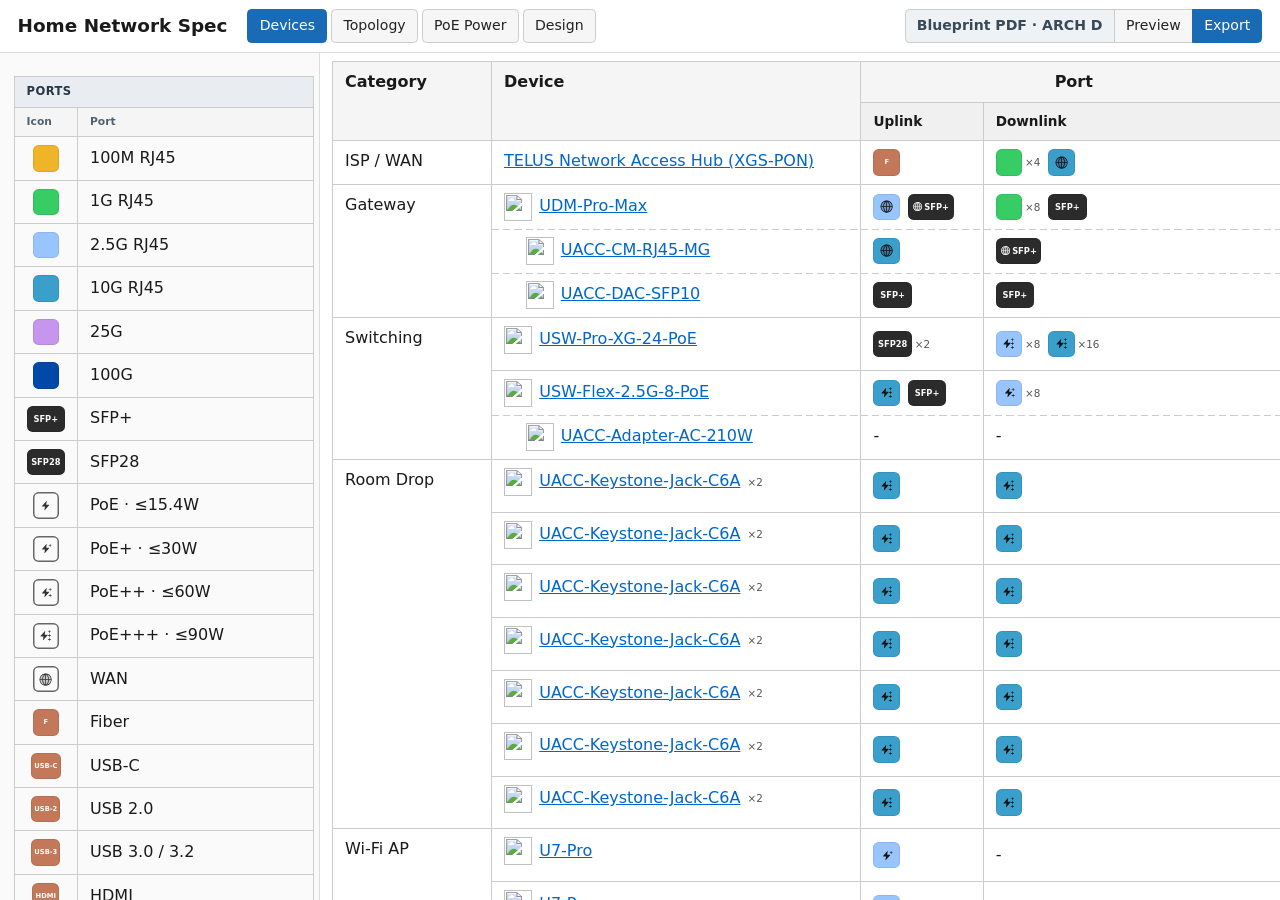
==== commit 834c03de: "Create Blueprint action group Co-authored-by: Cursor <cursoragent@cursor.com>" ====
--- a/index.html
+++ b/index.html
@@ -60,8 +60,32 @@
       color: #fff;
     }
 
-    .spa-nav .spa-preview-button {
+    .spa-blueprint-actions {
+      display: inline-flex;
+      align-items: stretch;
       margin-left: auto;
+      white-space: nowrap;
+    }
+
+    .spa-blueprint-label {
+      display: inline-flex;
+      align-items: center;
+      padding: 0.32rem 0.7rem;
+      border: 1px solid #ccc;
+      border-radius: 0.28rem 0 0 0.28rem;
+      background: #eef2f5;
+      color: #394957;
+      font-size: 0.88rem;
+      font-weight: 650;
+    }
+
+    .spa-blueprint-actions button {
+      margin-left: -1px;
+      border-radius: 0;
+    }
+
+    .spa-blueprint-actions button:last-child {
+      border-radius: 0 0.28rem 0.28rem 0;
     }
 
     .spa-nav .spa-export-button {
@@ -1708,8 +1732,11 @@
       <button type="button" data-tab="topology">Topology</button>
       <button type="button" data-tab="power">PoE Power</button>
       <button type="button" data-tab="design">Design</button>
-      <button type="button" data-tab="blueprint" class="spa-preview-button">Preview Blueprint PDF · ARCH D</button>
-      <button type="button" id="export-blueprint-pdf" class="spa-export-button" title="Print with Margins: Default and Background graphics enabled">Export Blueprint PDF · ARCH D</button>
+      <div class="spa-blueprint-actions" role="group" aria-label="Blueprint PDF · ARCH D">
+        <span class="spa-blueprint-label">Blueprint PDF · ARCH D</span>
+        <button type="button" data-tab="blueprint">Preview</button>
+        <button type="button" id="export-blueprint-pdf" class="spa-export-button" title="Print with Margins: Default and Background graphics enabled">Export</button>
+      </div>
     </nav>
   </header>
 
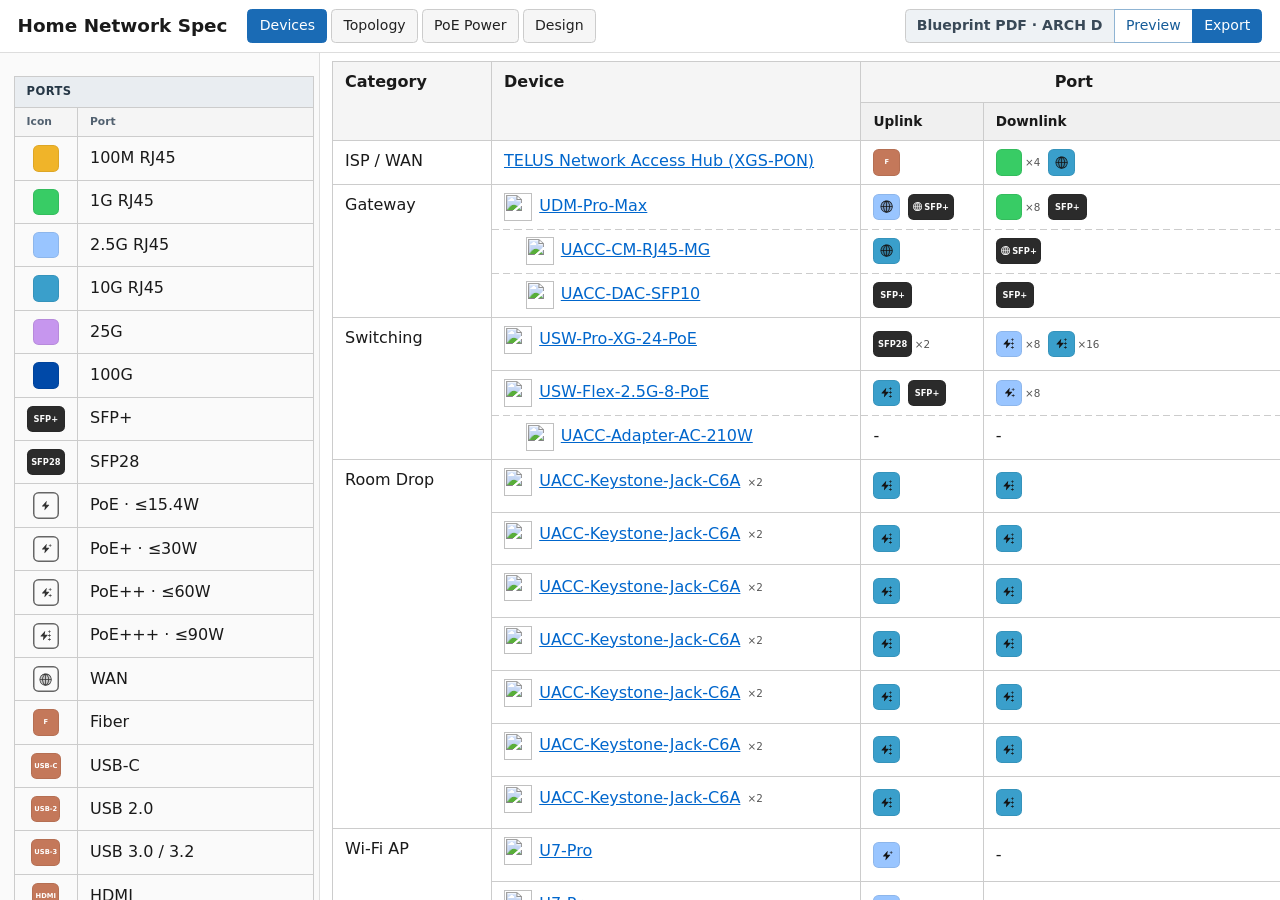
==== commit 36f77fc1: "Refine Blueprint action states Co-authored-by: Cursor <cursoragent@cursor.com>" ====
--- a/index.html
+++ b/index.html
@@ -88,6 +88,24 @@
       border-radius: 0 0.28rem 0.28rem 0;
     }
 
+    .spa-nav .spa-preview-button {
+      border-color: #8fb4d3;
+      background: #fff;
+      color: #155b98;
+    }
+
+    .spa-nav .spa-preview-button:hover {
+      border-color: #6f9fc7;
+      background: #edf5fb;
+      color: #104c7d;
+    }
+
+    .spa-nav .spa-preview-button.is-on {
+      border-color: #5c91bc;
+      background: #d7e9f6;
+      color: #0f4f80;
+    }
+
     .spa-nav .spa-export-button {
       border-color: #1a6bb5;
       background: #1a6bb5;
@@ -98,6 +116,18 @@
     .spa-nav .spa-export-button:focus-visible {
       background: #155b98;
       border-color: #155b98;
+    }
+
+    .spa-nav .spa-export-button:active {
+      background: #0f4779;
+      border-color: #0f4779;
+    }
+
+    .spa-blueprint-actions button:focus-visible {
+      position: relative;
+      z-index: 1;
+      outline: 2px solid #79a9d0;
+      outline-offset: 1px;
     }
 
     .spa-tab {
@@ -1734,7 +1764,7 @@
       <button type="button" data-tab="design">Design</button>
       <div class="spa-blueprint-actions" role="group" aria-label="Blueprint PDF · ARCH D">
         <span class="spa-blueprint-label">Blueprint PDF · ARCH D</span>
-        <button type="button" data-tab="blueprint">Preview</button>
+        <button type="button" data-tab="blueprint" class="spa-preview-button">Preview</button>
         <button type="button" id="export-blueprint-pdf" class="spa-export-button" title="Print with Margins: Default and Background graphics enabled">Export</button>
       </div>
     </nav>
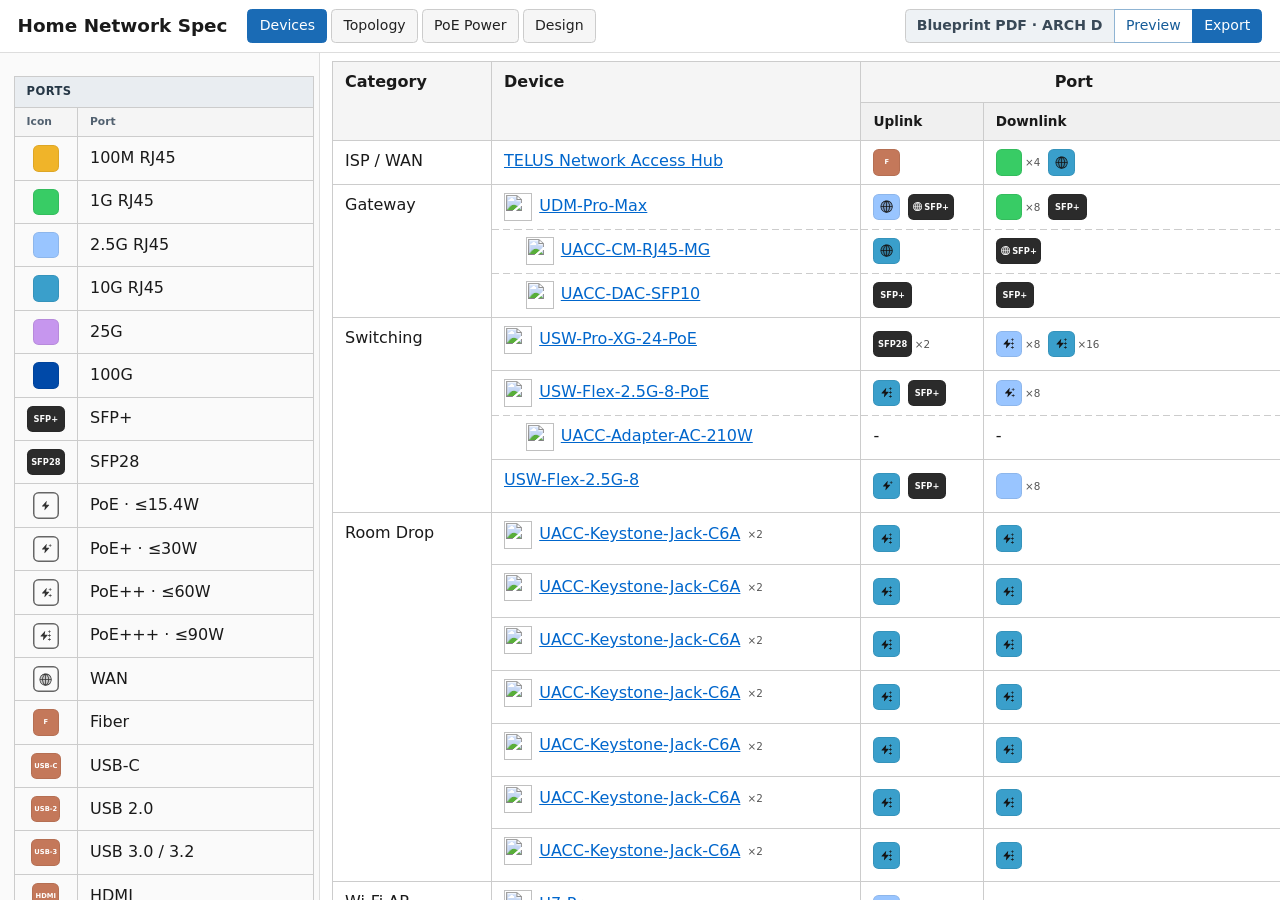
==== commit c6c536d7: "split sections files" ====
--- a/index.html
+++ b/index.html
@@ -4,1732 +4,7 @@
   <meta charset="UTF-8">
   <meta name="viewport" content="width=device-width, initial-scale=1.0">
   <title>Home Network Spec</title>
-  <style>
-    html, body {
-      height: 100%;
-    }
-
-    body {
-      font-family: system-ui, sans-serif;
-      margin: 0;
-      color: #1a1a1a;
-      background: #fff;
-      line-height: 1.55;
-      display: flex;
-      flex-direction: column;
-      min-height: 100%;
-    }
-
-    .spa-bar {
-      flex: 0 0 auto;
-      display: flex;
-      flex-wrap: wrap;
-      align-items: center;
-      gap: 0.65rem 1.25rem;
-      padding: 0.55rem 1.1rem;
-      border-bottom: 1px solid #ddd;
-      background: #fff;
-    }
-
-    .spa-bar h1 {
-      margin: 0;
-      font-size: 1.15rem;
-    }
-
-    .spa-nav {
-      display: flex;
-      flex-wrap: wrap;
-      flex: 1 1 auto;
-      gap: 0.25rem;
-    }
-
-    .spa-nav button {
-      font: inherit;
-      font-size: 0.88rem;
-      padding: 0.32rem 0.7rem;
-      border: 1px solid #ccc;
-      border-radius: 0.28rem;
-      background: #f6f6f6;
-      color: #222;
-      cursor: pointer;
-    }
-
-    .spa-nav button.is-on {
-      background: #1a6bb5;
-      border-color: #1a6bb5;
-      color: #fff;
-    }
-
-    .spa-blueprint-actions {
-      display: inline-flex;
-      align-items: stretch;
-      margin-left: auto;
-      white-space: nowrap;
-    }
-
-    .spa-blueprint-label {
-      display: inline-flex;
-      align-items: center;
-      padding: 0.32rem 0.7rem;
-      border: 1px solid #ccc;
-      border-radius: 0.28rem 0 0 0.28rem;
-      background: #eef2f5;
-      color: #394957;
-      font-size: 0.88rem;
-      font-weight: 650;
-    }
-
-    .spa-blueprint-actions button {
-      margin-left: -1px;
-      border-radius: 0;
-    }
-
-    .spa-blueprint-actions button:last-child {
-      border-radius: 0 0.28rem 0.28rem 0;
-    }
-
-    .spa-nav .spa-preview-button {
-      border-color: #8fb4d3;
-      background: #fff;
-      color: #155b98;
-    }
-
-    .spa-nav .spa-preview-button:hover {
-      border-color: #6f9fc7;
-      background: #edf5fb;
-      color: #104c7d;
-    }
-
-    .spa-nav .spa-preview-button.is-on {
-      border-color: #5c91bc;
-      background: #d7e9f6;
-      color: #0f4f80;
-    }
-
-    .spa-nav .spa-export-button {
-      border-color: #1a6bb5;
-      background: #1a6bb5;
-      color: #fff;
-    }
-
-    .spa-nav .spa-export-button:hover,
-    .spa-nav .spa-export-button:focus-visible {
-      background: #155b98;
-      border-color: #155b98;
-    }
-
-    .spa-nav .spa-export-button:active {
-      background: #0f4779;
-      border-color: #0f4779;
-    }
-
-    .spa-blueprint-actions button:focus-visible {
-      position: relative;
-      z-index: 1;
-      outline: 2px solid #79a9d0;
-      outline-offset: 1px;
-    }
-
-    .spa-tab {
-      display: none;
-      flex: 1 1 auto;
-      min-height: 0;
-    }
-
-    .spa-tab.is-on {
-      display: flex;
-    }
-
-    .spa-split.is-on {
-      display: grid;
-      grid-template-columns: 20rem minmax(0, 1fr);
-      min-height: 0;
-    }
-
-    .spa-legend {
-      overflow: auto;
-      padding: 0.7rem 0.85rem 1.2rem;
-      border-right: 1px solid #ddd;
-      background: #fafafa;
-    }
-
-    .spa-legend h2 {
-      margin-top: 0;
-      font-size: 1rem;
-    }
-
-    .spa-legend h3 {
-      margin: 1rem 0 0.35rem;
-      font-size: 0.82rem;
-      font-weight: 700;
-      color: #444;
-    }
-
-    .spa-main {
-      overflow: auto;
-      min-width: 0;
-      padding: 0.7rem 0.9rem 1.2rem;
-    }
-
-    .spa-chart {
-      padding: 0.5rem 0.75rem 1rem;
-    }
-
-    .spa-topo {
-      display: flex;
-      flex-direction: column;
-      min-height: 0;
-      padding: 0.55rem 0.7rem 0.7rem;
-    }
-
-    .spa-doc.is-on {
-      display: block;
-      overflow: auto;
-    }
-
-    .spa-article {
-      max-width: 48rem;
-      padding: 1.1rem 1.4rem 2.4rem;
-    }
-
-    .spa-article h2:first-child {
-      margin-top: 0;
-    }
-
-    h1 {
-      margin-bottom: 0.5rem;
-    }
-
-    h2 {
-      margin-top: 2.5rem;
-      margin-bottom: 0.75rem;
-      padding-bottom: 0.35rem;
-      border-bottom: 1px solid #ddd;
-    }
-
-    h3 {
-      margin-top: 1.75rem;
-      margin-bottom: 0.5rem;
-    }
-
-    h4 {
-      margin-top: 1.25rem;
-      margin-bottom: 0.4rem;
-    }
-
-    p,
-    ul,
-    ol {
-      margin: 0.5rem 0 0.75rem;
-    }
-
-    ul,
-    ol {
-      padding-left: 1.4rem;
-    }
-
-    li {
-      margin: 0.25rem 0;
-    }
-
-    table {
-      border-collapse: collapse;
-      width: max-content;
-      max-width: none;
-    }
-
-    table.legend-table {
-      width: auto;
-      max-width: 36rem;
-    }
-
-    th,
-    td {
-      border: 1px solid #ccc;
-      padding: 0.5rem 0.75rem;
-      text-align: left;
-      vertical-align: top;
-      white-space: nowrap;
-    }
-
-    table.legend-table th,
-    table.legend-table td {
-      white-space: nowrap;
-    }
-
-    th {
-      background: #f5f5f5;
-    }
-
-    a {
-      color: #0066cc;
-    }
-
-    code {
-      font-family: ui-monospace, Consolas, monospace;
-      font-size: 0.92em;
-      background: #f3f3f3;
-      padding: 0.1em 0.35em;
-      border-radius: 3px;
-    }
-
-    .lede {
-      color: #444;
-      margin-bottom: 1.25rem;
-    }
-
-    .note {
-      border-left: 3px solid #888;
-      padding: 0.6rem 0.9rem;
-      margin: 1rem 0;
-      background: #fafafa;
-    }
-
-    .checklist li {
-      margin: 0.4rem 0;
-    }
-
-    /* Port icons */
-    .udc-device {
-      display: inline-flex;
-      align-items: center;
-      gap: 0.45rem;
-    }
-
-    .udc-device img {
-      width: 28px;
-      height: 28px;
-      object-fit: contain;
-      flex-shrink: 0;
-    }
-
-    .udc-ports {
-      display: inline-flex;
-      flex-wrap: nowrap;
-      align-items: center;
-      gap: 0.45rem 0.5rem;
-    }
-
-    /* Count beside the port so every port group has the same height. */
-    .udc-port-wrap {
-      display: inline-flex;
-      flex-direction: row;
-      align-items: center;
-      justify-content: center;
-      gap: 0.18rem;
-    }
-
-    .udc-count {
-      font-size: 0.65rem;
-      line-height: 1;
-      color: #555;
-      font-variant-numeric: tabular-nums;
-      text-align: center;
-    }
-
-    .udc-port {
-      position: relative;
-      display: inline-flex;
-      flex-direction: column;
-      align-items: center;
-      justify-content: center;
-      box-sizing: border-box;
-      width: 1.65rem;
-      height: 1.65rem;
-      border-radius: 0.35rem;
-      --port-c: #666;
-      color: #141414;
-      box-shadow: inset 0 0 0 1px rgba(0, 0, 0, 0.08);
-      vertical-align: middle;
-      gap: 0.05rem;
-    }
-
-    .udc-port.gbe1 { --port-c: #38cc65; background: #38cc65; }
-    .udc-port.gbe2p5 { --port-c: #99c5ff; background: #99c5ff; }
-    .udc-port.gbe10 { --port-c: #3a9fcb; background: #3a9fcb; }
-    .udc-port.gbe25 { --port-c: #c696ee; background: #c696ee; }
-    .udc-port.gbe100 { --port-c: #0049a8; background: #0049a8; color: #fff; }
-    .udc-port.fe { --port-c: #f0b429; background: #f0b429; } /* 100M */
-    .udc-port.other {
-      --port-c: #c4785a;
-      background: #c4785a; /* 非以太网：光纤 / USB / CAN / REX / DPS / LOCK */
-      color: #fff;
-      width: auto;
-      min-width: 1.65rem;
-      padding: 0 0.2rem;
-      font-size: 0.42rem;
-      font-weight: 700;
-      line-height: 1;
-      letter-spacing: 0;
-    }
-
-    /* Kit rows: equal flex bands + full-bleed dashed lines across Device/Port/PoE */
-    td:has(> .udc-device-stack),
-    td:has(> .kit-stack) {
-      padding: 0;
-      height: 1px;
-      vertical-align: top;
-    }
-
-    .udc-device-stack,
-    .kit-stack {
-      display: flex;
-      flex-direction: column;
-      align-items: stretch;
-      gap: 0;
-      width: 100%;
-      height: 100%;
-      min-height: 100%;
-      box-sizing: border-box;
-    }
-
-    .udc-device-stack > .udc-device,
-    .udc-device-stack > a:first-child {
-      display: flex;
-      align-items: center;
-      gap: 0.45rem;
-      flex: 1 1 0;
-      min-height: 2.75rem;
-      padding: 0.5rem 0.75rem;
-      box-sizing: border-box;
-    }
-
-    .udc-accessory {
-      display: flex;
-      align-items: center;
-      gap: 0.45rem;
-      flex: 1 1 0;
-      min-height: 2.75rem;
-      margin: 0;
-      padding: 0.5rem 0.75rem 0.5rem 2.1rem;
-      border-top: none;
-      background-image: repeating-linear-gradient(
-        to right,
-        #ccc 0,
-        #ccc 0.45rem,
-        transparent 0.45rem,
-        transparent 0.7rem
-      );
-      background-size: 100% 1px;
-      background-repeat: repeat-x;
-      background-position: left top;
-      font-size: inherit;
-      color: inherit;
-      box-sizing: border-box;
-    }
-
-    .udc-accessory img {
-      width: 28px;
-      height: 28px;
-      object-fit: contain;
-      flex-shrink: 0;
-    }
-
-    .kit-seg {
-      display: flex;
-      flex-direction: column;
-      justify-content: center;
-      align-items: flex-start;
-      flex: 1 1 0;
-      min-height: 2.75rem;
-      padding: 0.5rem 0.75rem;
-      box-sizing: border-box;
-      width: 100%;
-    }
-
-    .kit-seg.acc {
-      margin: 0;
-      border-top: none;
-      background-image: repeating-linear-gradient(
-        to right,
-        #ccc 0,
-        #ccc 0.45rem,
-        transparent 0.45rem,
-        transparent 0.7rem
-      );
-      background-size: 100% 1px;
-      background-repeat: repeat-x;
-      background-position: left top;
-    }
-
-    .poe-cell {
-      vertical-align: top;
-      min-width: 5.5rem;
-    }
-
-    td.port-cell {
-      min-width: 4.5rem;
-      vertical-align: middle !important;
-    }
-
-    /* Remove the inline-flex baseline gap so standalone port groups center exactly. */
-    td.port-cell > .udc-ports {
-      display: flex;
-      width: max-content;
-    }
-
-    #tab-devices .spa-chart > table > tbody > tr > td:last-child,
-    .blueprint-devices-table > tbody > tr > td:last-child {
-      vertical-align: middle;
-    }
-
-    .poe-val {
-      display: block;
-      line-height: 1.25;
-      font-variant-numeric: tabular-nums;
-    }
-
-    .poe-sub {
-      display: block;
-      margin-top: 0.12rem;
-      font-size: 0.7rem;
-      color: #666;
-      white-space: normal;
-      max-width: 9rem;
-      line-height: 1.25;
-    }
-
-    .poe-lbl {
-      font-size: 0.65em;
-      font-weight: 600;
-      letter-spacing: 0.02em;
-      color: #888;
-    }
-
-    th.port-group {
-      text-align: center;
-    }
-
-    th.port-sub {
-      font-weight: 600;
-      font-size: 0.85rem;
-      background: #f0f0f0;
-    }
-
-    .udc-port.hollow {
-      background: transparent;
-      box-shadow: inset 0 0 0 1.5px #666;
-      color: #333;
-    }
-
-    .udc-port.idle,
-    .udc-port.topo-port-idle {
-      background: transparent;
-      box-shadow: inset 0 0 0 1.5px var(--port-c);
-      color: var(--port-c);
-    }
-
-    .udc-port.idle.dash,
-    .udc-port.topo-port-idle.dash {
-      box-shadow: none;
-      border: 1.5px dashed var(--port-c);
-    }
-
-    .udc-port.sfp {
-      --port-c: #2b2b2b;
-      flex-direction: row;
-      flex-shrink: 0;
-      width: auto;
-      min-width: 2.4rem;
-      height: 1.65rem;
-      padding: 0 0.28rem;
-      background: #2b2b2b;
-      color: #fafafa;
-      font-size: 0.52rem;
-      font-weight: 700;
-      letter-spacing: 0;
-      line-height: 1;
-      overflow: visible;
-      white-space: nowrap;
-    }
-
-    .udc-port.sfp.idle,
-    .udc-port.sfp.topo-port-idle {
-      background: transparent;
-      color: var(--port-c);
-      box-shadow: inset 0 0 0 1.5px var(--port-c);
-    }
-
-    .udc-port.sfp .udc-poe {
-      width: 0.7rem;
-      height: 0.7rem;
-    }
-
-    .udc-sfp-txt {
-      display: block;
-      font-size: 0.52rem;
-      line-height: 1;
-      font-weight: 700;
-      color: inherit;
-    }
-
-    .udc-poe {
-      width: 0.95rem;
-      height: 0.95rem;
-    }
-
-    .udc-port.gbe100 .udc-poe,
-    .udc-port.sfp .udc-poe,
-    .udc-port.other .udc-poe {
-      color: #fafafa;
-    }
-
-    .udc-port.idle .udc-poe,
-    .udc-port.topo-port-idle .udc-poe {
-      color: #141414;
-    }
-
-    .udc-port.idle .udc-sfp-txt,
-    .udc-port.topo-port-idle .udc-sfp-txt {
-      color: var(--port-c);
-    }
-
-    .cable-swatch {
-      display: inline-block;
-      width: 1.65rem;
-      height: 0.28rem;
-      border-radius: 0.14rem;
-      vertical-align: middle;
-    }
-
-    .cable-cat6a { background: #e65100; }
-    .cable-cat6 { background: #1565c0; }
-    .cable-dac { background: #111111; }
-    .cable-can { background: #00897b; }
-    .cable-lock12 { background: #8e24aa; }
-
-    .legend-table {
-      margin: 0.75rem 0 1.5rem;
-    }
-
-    .legend-table th,
-    .legend-table td {
-      vertical-align: middle;
-    }
-
-    .legend-table td:first-child {
-      width: 3.5rem;
-      text-align: center;
-    }
-
-    .legend-table .legend-section th {
-      padding-block: 0.4rem;
-      background: #e9edf1;
-      color: #263746;
-      font-size: 0.72rem;
-      letter-spacing: 0.04em;
-      text-align: left;
-      text-transform: uppercase;
-    }
-
-    .legend-table .legend-columns th {
-      padding-block: 0.35rem;
-      color: #526170;
-      font-size: 0.67rem;
-    }
-
-    .vlan-swatch {
-      display: inline-block;
-      box-sizing: border-box;
-      width: 1.65rem;
-      height: 1rem;
-      border: 1px solid rgba(0, 0, 0, 0.22);
-      border-radius: 0.22rem;
-      background: var(--vlan-color);
-      vertical-align: middle;
-      -webkit-print-color-adjust: exact;
-      print-color-adjust: exact;
-    }
-
-    .vlan-management { --vlan-color: #005ea8; }
-    .vlan-trusted { --vlan-color: #2e7d32; }
-    .vlan-servers { --vlan-color: #6a3d9a; }
-    .vlan-iot { --vlan-color: #a15c00; }
-    .vlan-security { --vlan-color: #b3263e; }
-    .vlan-guest { --vlan-color: #007c7a; }
-
-    .vlan-role small {
-      display: block;
-      margin-top: 0.08rem;
-      color: #68737f;
-      font-size: 0.62rem;
-      line-height: 1.15;
-    }
-
-    .topo-wrap {
-      display: flex;
-      flex-direction: column;
-      gap: 0.45rem;
-      margin: 0;
-      flex: 1 1 auto;
-      min-height: 0;
-      height: 100%;
-    }
-
-    .topo-canvas {
-      position: relative;
-      width: 100%;
-      min-height: 0;
-      height: 100%;
-      overflow: auto;
-      background: #fafafa;
-      border: 1px solid #ddd;
-    }
-
-    .topo-stage {
-      position: relative;
-    }
-
-    .topo-edges {
-      position: absolute;
-      left: 0;
-      top: 0;
-      z-index: 4;
-      pointer-events: none;
-    }
-
-    .topo-link {
-      fill: none;
-      stroke: #e65100;
-      stroke-width: 1.45;
-      stroke-linecap: round;
-      stroke-linejoin: round;
-      marker-end: url(#topo-arrow-cat6a);
-      pointer-events: none;
-    }
-
-    .topo-link.cable-cat6a { stroke: #e65100; marker-end: url(#topo-arrow-cat6a); }
-    .topo-link.cable-cat6 { stroke: #1565c0; marker-end: url(#topo-arrow-cat6); }
-    .topo-link.cable-dac { stroke: #111111; marker-end: url(#topo-arrow-dac); }
-    .topo-link.cable-can { stroke: #00897b; marker-end: url(#topo-arrow-can); }
-    .topo-link.cable-lock12 { stroke: #8e24aa; marker-end: url(#topo-arrow-lock12); }
-
-    .topo-link-label {
-      fill: #30363d;
-      stroke: #fff;
-      stroke-width: 3px;
-      paint-order: stroke fill;
-      font-size: 0.58rem;
-      font-weight: 700;
-      text-anchor: middle;
-      dominant-baseline: central;
-      pointer-events: none;
-    }
-
-    .topo-link-label-link,
-    .topo-link-label-link .topo-link-label {
-      color: #30363d;
-      cursor: pointer;
-      pointer-events: all;
-    }
-
-    .topo-link-label-link:hover .topo-link-label,
-    .topo-link-label-link:focus .topo-link-label {
-      fill: #30363d;
-      text-decoration: underline;
-      text-decoration-color: #30363d;
-    }
-
-    .topo-node {
-      position: absolute;
-      z-index: 1;
-      box-sizing: border-box;
-      display: grid;
-      grid-template-columns: max-content auto max-content;
-      justify-items: center;
-      align-items: center;
-      width: max-content;
-      padding: 0.42rem;
-      gap: 0.28rem 0.32rem;
-      border: 1px solid #bbb;
-      border-radius: 0.32rem;
-      background: #fff;
-      color: #1a1a1a;
-      font: inherit;
-      font-size: 0.7rem;
-      line-height: 1.2;
-      text-align: center;
-      cursor: default;
-    }
-
-    /* XG: no stacking context so ports can sit above overlapping group frames */
-    .topo-node[data-id="xg"] {
-      z-index: auto;
-      column-gap: 0.55rem;
-    }
-
-    .topo-node[data-id="xg"] .topo-mid {
-      min-width: 11.5rem;
-      padding-right: 0.85rem;
-    }
-
-    .topo-node[data-id="xg"] > .topo-ports {
-      position: relative;
-      z-index: 3;
-    }
-
-    .topo-node.topo-backup {
-      border-style: dashed;
-    }
-
-    .topo-counted-port {
-      display: inline-flex;
-      flex-direction: column;
-      align-items: center;
-      justify-content: center;
-      gap: 0.03rem;
-      line-height: 1;
-    }
-
-    .topo-port-count {
-      color: #526170;
-      font-size: 0.48rem;
-      font-weight: 700;
-      white-space: nowrap;
-    }
-
-    .topo-bundle {
-      position: absolute;
-      z-index: 2;
-      box-sizing: border-box;
-      display: grid;
-      grid-template-columns: max-content max-content max-content;
-      width: max-content;
-      padding: 0.42rem;
-      border: 1.5px dashed #8b99a6;
-      border-radius: 0.42rem;
-      background: transparent;
-      color: #1a1a1a;
-      font: inherit;
-      font-size: 0.7rem;
-      line-height: 1.2;
-    }
-
-    /* Reserves GAP_X + port-wrap so inner devices keep the same XG gap as other nodes */
-    .topo-bundle-port-gutter {
-      width: calc(32px + 2.4rem - 0.42rem);
-      pointer-events: none;
-    }
-
-    .topo-bundle-diagram {
-      display: flex;
-      flex-direction: column;
-      justify-content: center;
-      gap: 0.42rem;
-      padding-right: 0.42rem;
-    }
-
-    .topo-bundle-row {
-      display: flex;
-      align-items: center;
-      gap: 0.35rem;
-      width: max-content;
-    }
-
-    .topo-bundle-device {
-      box-sizing: border-box;
-      display: grid;
-      grid-template-columns: max-content auto max-content;
-      align-items: center;
-      justify-items: center;
-      width: max-content;
-      padding: 0.35rem;
-      gap: 0.22rem 0.28rem;
-      border: 1px solid #bbb;
-      border-radius: 0.32rem;
-      background: #fff;
-      text-align: center;
-    }
-
-    .topo-bundle-device.topo-backup {
-      border-style: dashed;
-    }
-
-    .topo-bundle-device .topo-mid {
-      max-width: 13rem;
-    }
-
-    .topo-bundle-device .topo-name {
-      white-space: nowrap;
-    }
-
-    .topo-bundle-device .topo-ports {
-      min-width: 1.65rem;
-    }
-
-    .topo-bundle-device.topo-bundle-device-tb {
-      grid-template-columns: 1fr;
-      grid-template-rows: auto auto auto;
-      justify-items: center;
-    }
-
-    .topo-bundle-device.topo-bundle-device-tb > .topo-ports {
-      display: flex;
-      flex-direction: row;
-      justify-content: center;
-      width: max-content;
-      max-width: 100%;
-      min-height: 1.65rem;
-    }
-
-    .topo-bundle-device.topo-bundle-device-tb > .topo-ports.up {
-      width: 100%;
-    }
-
-    .topo-bundle-device.topo-bundle-device-tb > .topo-ports.down:empty {
-      display: none;
-    }
-
-    .topo-bundle-door-tree {
-      display: flex;
-      flex-direction: column;
-      align-items: center;
-      gap: 2.25rem;
-      width: max-content;
-    }
-
-    .topo-bundle-door-children {
-      display: flex;
-      align-items: flex-start;
-      gap: 2rem;
-      width: max-content;
-    }
-
-    .topo-bundle-door-root {
-      width: 100%;
-    }
-
-    .topo-bundle-door-root > .topo-ports.down {
-      position: relative;
-      width: 100%;
-      min-height: 1.65rem;
-    }
-
-    .topo-bundle-door-root > .topo-ports.down > .topo-slot {
-      position: absolute;
-      top: 0;
-      flex-direction: row;
-      width: auto;
-    }
-
-    .topo-bundle-locations {
-      display: grid;
-      align-self: stretch;
-      margin-left: 0;
-      border-left: 1px solid #8b99a6;
-    }
-
-    .topo-bundle-location {
-      display: flex;
-      align-items: center;
-      padding: 0.34rem 0.5rem;
-      color: #596775;
-      font-size: 0.64rem;
-      white-space: nowrap;
-    }
-
-    .topo-bundle-location:not(:first-child) {
-      border-top: 1px solid #c1cad2;
-    }
-
-    .topo-mid {
-      display: flex;
-      flex-direction: column;
-      justify-content: center;
-      align-items: center;
-      padding: 0;
-      gap: 0.12rem;
-      min-width: 0;
-    }
-
-    .topo-node.topo-tb {
-      grid-template-columns: 1fr;
-      grid-template-rows: auto auto auto;
-      justify-items: center;
-      padding: 0.42rem;
-    }
-
-    .topo-node.topo-tb .topo-ports {
-      flex-direction: row;
-      justify-content: center;
-      align-self: center;
-      width: max-content;
-      max-width: 100%;
-      height: auto;
-      min-height: 1.65rem;
-    }
-
-    .topo-node.topo-tb .topo-ports.up {
-      width: 100%;
-      justify-content: center;
-    }
-
-    .topo-node[data-id="flex"] .topo-ports.up::before {
-      content: "";
-      width: 2.4rem;
-      height: 1px;
-      flex: 0 0 2.4rem;
-    }
-
-    .topo-node.topo-tb .topo-slot {
-      flex-direction: row;
-      width: auto;
-    }
-
-    .topo-node.topo-tb .topo-ports.down:empty {
-      display: none;
-    }
-
-    .topo-node.topo-corner {
-      grid-template-columns: max-content auto max-content;
-      grid-template-rows: auto auto;
-    }
-
-    .topo-node.topo-corner .topo-ports.up {
-      grid-column: 1;
-      grid-row: 1;
-    }
-
-    .topo-node.topo-corner .topo-mid {
-      grid-column: 2;
-      grid-row: 1;
-    }
-
-    .topo-node.topo-corner .topo-ports.down {
-      grid-column: 3;
-      grid-row: 1;
-      min-width: 1.65rem;
-      min-height: 0;
-    }
-
-    .topo-node.topo-corner .topo-ports.down:empty {
-      min-width: 0;
-      width: 0;
-    }
-
-    .topo-node.topo-corner .topo-ports.bottom {
-      grid-column: 1 / -1;
-      grid-row: 2;
-      flex-direction: row;
-      justify-content: center;
-      width: 100%;
-      min-height: 1.65rem;
-    }
-
-    .topo-node.topo-hang .topo-ports.bottom,
-    .topo-node.topo-hang.topo-tb .topo-ports.down {
-      position: relative;
-      flex-direction: row;
-      justify-content: center;
-      align-items: center;
-      width: 100%;
-      min-height: 1.65rem;
-    }
-
-    .topo-node.topo-hang .topo-slot {
-      position: relative;
-      flex-direction: row;
-      width: auto;
-    }
-
-    .topo-node.is-fanout {
-      align-items: stretch;
-      align-content: stretch;
-      grid-template-rows: 1fr;
-    }
-
-    .topo-node.is-fanout .topo-ports.up {
-      justify-content: center;
-      align-self: center;
-    }
-
-    .topo-node.is-fanout .topo-ports.down {
-      position: relative;
-      align-self: stretch;
-      height: 100%;
-      justify-content: flex-start;
-    }
-
-    .topo-node.is-fanout .topo-ports.down .topo-slot {
-      position: absolute;
-      left: 0;
-      right: 0;
-      height: auto;
-    }
-
-    .topo-node.is-fanout .topo-mid {
-      justify-content: center;
-    }
-
-    .topo-name {
-      display: block;
-      margin: 0 auto;
-      white-space: nowrap;
-      font-weight: 700;
-      font-size: 0.74rem;
-      color: #1a1a1a;
-      line-height: 1.25;
-      text-decoration: none;
-      cursor: pointer;
-    }
-
-    .topo-node[class*="vlan-"] .topo-name,
-    .topo-bundle-device[class*="vlan-"] .topo-name {
-      color: var(--vlan-color);
-      -webkit-print-color-adjust: exact;
-      print-color-adjust: exact;
-    }
-
-    .topo-name:hover {
-      text-decoration: underline;
-    }
-
-    .topo-node small,
-    .topo-apex-legend small {
-      display: block;
-      color: #666;
-      font-size: 0.62rem;
-      font-weight: 400;
-      line-height: 1.25;
-      white-space: nowrap;
-    }
-
-    .topo-ports {
-      display: flex;
-      flex-direction: column;
-      flex-wrap: nowrap;
-      justify-content: center;
-      align-items: center;
-      gap: 0.1rem;
-      width: auto;
-      min-width: 1.65rem;
-      min-height: 1.65rem;
-      overflow: visible;
-    }
-
-    .topo-ports.down:empty {
-      min-width: 0;
-      width: 0;
-      min-height: 0;
-      overflow: hidden;
-    }
-
-    .topo-slot {
-      display: flex;
-      flex-direction: column;
-      justify-content: center;
-      gap: 0.14rem;
-      align-items: center;
-      box-sizing: border-box;
-      width: 100%;
-    }
-
-    .topo-node.is-hang-fanout .topo-ports.down,
-    .topo-node.is-hang-fanout .topo-ports.bottom {
-      position: relative;
-      width: 100%;
-      justify-content: flex-start;
-    }
-
-    .topo-node.is-hang-fanout .topo-slot {
-      position: absolute;
-      top: 0;
-      width: auto;
-    }
-
-    .topo-node:hover,
-    .topo-apex:hover {
-      border-color: #1a6bb5;
-    }
-
-    .topo-embed {
-      display: block;
-      margin-top: 0.06rem;
-      padding: 0.08rem 0.28rem;
-      border: 1px dashed #bbb;
-      border-radius: 0.22rem;
-      background: #f7f7f7;
-      line-height: 1.2;
-    }
-
-    .topo-embed-name {
-      font-size: 0.58rem;
-      font-weight: 600;
-      color: #444;
-      text-decoration: none;
-      white-space: nowrap;
-    }
-
-    .topo-embed-name:hover,
-    .topo-embed-name:focus-visible {
-      text-decoration: underline;
-    }
-
-    .topo-poe {
-      width: 100%;
-      min-width: 7.4rem;
-      margin-top: 0.18rem;
-      text-align: left;
-    }
-
-    .topo-poe-head {
-      display: flex;
-      justify-content: space-between;
-      align-items: baseline;
-      gap: 0.45rem;
-      font-size: 0.58rem;
-      color: #666;
-      line-height: 1.2;
-      margin-bottom: 0.12rem;
-    }
-
-    .topo-poe-num {
-      font-variant-numeric: tabular-nums;
-      font-weight: 600;
-      color: #333;
-      white-space: nowrap;
-    }
-
-    .topo-poe-track {
-      height: 0.28rem;
-      border-radius: 999px;
-      background: #e6e6e6;
-      overflow: hidden;
-    }
-
-    .topo-poe-fill {
-      display: block;
-      height: 100%;
-      border-radius: inherit;
-      background: #18b86a;
-    }
-
-    .topo-poe.is-over .topo-poe-fill {
-      background: #e24b4a;
-    }
-
-    .topo-poe.is-over .topo-poe-num {
-      color: #c0392b;
-    }
-
-    .topo-device-power {
-      display: flex;
-      justify-content: space-between;
-      align-items: baseline;
-      gap: 0.45rem;
-      width: 100%;
-      min-width: 7.4rem;
-      margin-top: 0.16rem;
-      padding-top: 0.14rem;
-      border-top: 1px solid #e2e2e2;
-      color: #666;
-      font-size: 0.58rem;
-      line-height: 1.2;
-      text-align: left;
-    }
-
-    .topo-device-power strong {
-      color: #333;
-      font-weight: 600;
-      white-space: nowrap;
-    }
-
-    .topo-apex {
-      position: absolute;
-      z-index: 1;
-      box-sizing: border-box;
-      display: flex;
-      flex-direction: column;
-      width: max-content;
-      padding: 0.42rem;
-      border: 1.5px solid #888;
-      border-radius: 0.45rem;
-      background: #f3f3f3;
-    }
-
-    .topo-apex-legend {
-      margin-top: 0.35rem;
-      padding: 0 0.15rem;
-      text-align: center;
-    }
-
-    .topo-apex-legend .topo-name {
-      font-size: 0.68rem;
-      max-width: none;
-      white-space: nowrap;
-    }
-
-    .topo-apex-body {
-      display: flex;
-      flex-direction: row;
-      gap: 1.15rem;
-      align-items: center;
-      justify-content: center;
-      width: 100%;
-    }
-
-    .topo-apex .topo-node {
-      position: relative;
-      left: auto !important;
-      top: auto !important;
-    }
-
-    .power-report {
-      max-width: 78rem;
-      margin: 0 auto;
-      padding: 1.1rem 1.4rem 2.4rem;
-    }
-
-    .power-report h2:first-child {
-      margin-top: 0;
-    }
-
-    .power-summary {
-      display: grid;
-      grid-template-columns: repeat(3, minmax(0, 1fr));
-      gap: 0.8rem;
-      margin: 1rem 0 1.35rem;
-    }
-
-    .power-card {
-      min-width: 0;
-      padding: 0.85rem 0.9rem;
-      border: 1px solid #d4d4d4;
-      border-radius: 0.45rem;
-      background: #fafafa;
-    }
-
-    .power-card-title {
-      margin: 0;
-      color: #555;
-      font-size: 0.75rem;
-      font-weight: 650;
-    }
-
-    .power-card-value {
-      margin: 0.14rem 0 0.55rem;
-      font-size: 1.35rem;
-      font-weight: 700;
-      line-height: 1.2;
-      font-variant-numeric: tabular-nums;
-    }
-
-    .power-card-value small {
-      color: #666;
-      font-size: 0.72rem;
-      font-weight: 500;
-    }
-
-    .power-meter {
-      height: 0.38rem;
-      overflow: hidden;
-      border-radius: 999px;
-      background: #e5e5e5;
-    }
-
-    .power-meter > span {
-      display: block;
-      height: 100%;
-      border-radius: inherit;
-      background: #18b86a;
-    }
-
-    .power-meter.is-tight > span {
-      background: #d98b16;
-    }
-
-    .power-card-meta {
-      display: flex;
-      justify-content: space-between;
-      gap: 0.5rem;
-      margin-top: 0.35rem;
-      color: #666;
-      font-size: 0.68rem;
-    }
-
-    .power-callout {
-      margin: 1rem 0 1.4rem;
-      padding: 0.65rem 0.8rem;
-      border-left: 3px solid #d98b16;
-      background: #fff8e8;
-      color: #4a3a20;
-    }
-
-    .power-formula {
-      margin: 0.45rem 0 0.85rem;
-      color: #555;
-      font-size: 0.82rem;
-    }
-
-    .power-table-wrap {
-      max-width: 100%;
-      overflow: auto;
-      margin: 0.65rem 0 1rem;
-    }
-
-    table.power-table {
-      width: 100%;
-      min-width: 46rem;
-    }
-
-    table.power-table th,
-    table.power-table td {
-      white-space: normal;
-    }
-
-    table.power-table td.num,
-    table.power-table th.num {
-      text-align: right;
-      white-space: nowrap;
-      font-variant-numeric: tabular-nums;
-    }
-
-    table.power-table tbody tr:nth-child(even) {
-      background: #fafafa;
-    }
-
-    .power-footnote {
-      color: #666;
-      font-size: 0.78rem;
-    }
-
-    .print-toolbar {
-      display: flex;
-      flex-wrap: wrap;
-      align-items: center;
-      gap: 0.5rem 0.8rem;
-      margin-bottom: 0.85rem;
-      padding: 0.65rem 0.75rem;
-      border: 1px solid #d5d5d5;
-      border-radius: 0.4rem;
-      background: #fafafa;
-    }
-
-    .print-toolbar button {
-      border: 1px solid #1a6bb5;
-      border-radius: 0.28rem;
-      padding: 0.38rem 0.72rem;
-      background: #1a6bb5;
-      color: #fff;
-      font: inherit;
-      font-size: 0.82rem;
-      cursor: pointer;
-    }
-
-    .print-toolbar small {
-      color: #666;
-      font-size: 0.72rem;
-    }
-
-    .blueprint-page-shell {
-      padding: 0.8rem;
-      overflow: auto;
-      background: #e9edf1;
-    }
-
-    .blueprint-preview {
-      width: 100%;
-      overflow: auto;
-    }
-
-    .blueprint-sheet {
-      box-sizing: border-box;
-      display: grid;
-      grid-template-rows: auto minmax(0, 1fr) auto;
-      width: 100%;
-      max-width: 112.5rem;
-      aspect-ratio: 176 / 117;
-      margin: 0 auto;
-      padding: 0.55rem;
-      border: 1px solid #17324d;
-      background: #fff;
-      color: #172635;
-    }
-
-    .blueprint-header {
-      display: flex;
-      align-items: flex-end;
-      justify-content: space-between;
-      gap: 1rem;
-      padding: 0.1rem 0.15rem 0.45rem;
-      border-bottom: 2px solid #17324d;
-    }
-
-    .blueprint-header h2 {
-      margin: 0;
-      padding: 0;
-      border: 0;
-      font-size: clamp(0.85rem, 1.45vw, 1.45rem);
-      line-height: 1.1;
-      letter-spacing: 0.025em;
-    }
-
-    .blueprint-header p {
-      margin: 0;
-      color: #40566c;
-      font-size: clamp(0.46rem, 0.68vw, 0.72rem);
-      white-space: nowrap;
-    }
-
-    .blueprint-grid {
-      display: grid;
-      grid-template-columns: 37.5fr 54.5fr 8fr;
-      min-height: 0;
-      gap: 0.4rem;
-      padding: 0.4rem 0;
-    }
-
-    .blueprint-panel {
-      box-sizing: border-box;
-      display: grid;
-      grid-template-rows: auto minmax(0, 1fr);
-      min-width: 0;
-      min-height: 0;
-      overflow: hidden;
-      border: 1px solid #71869a;
-    }
-
-    .blueprint-panel h3 {
-      margin: 0;
-      padding: 0.25rem 0.35rem;
-      border-bottom: 1px solid #71869a;
-      background: #f0f4f7;
-      color: #17324d;
-      font-size: 0.72rem;
-      line-height: 1.1;
-      letter-spacing: 0.025em;
-      text-align: center;
-      text-transform: uppercase;
-    }
-
-    .blueprint-viewport {
-      position: relative;
-      box-sizing: border-box;
-      min-width: 0;
-      min-height: 0;
-      padding: 0.45rem;
-      overflow: hidden;
-      background: #fff;
-    }
-
-    .blueprint-scale {
-      position: absolute;
-      left: 0;
-      top: 0;
-      width: max-content;
-      font-size: 0.7rem;
-      line-height: 1.2;
-      transform-origin: left top;
-    }
-
-    .blueprint-scale > table {
-      margin: 0;
-    }
-
-    .blueprint-title-block {
-      display: grid;
-      grid-template-columns: minmax(0, 1fr) auto auto auto;
-      border-top: 2px solid #17324d;
-      font-size: clamp(0.43rem, 0.58vw, 0.66rem);
-      line-height: 1.25;
-    }
-
-    .blueprint-title-block > div {
-      padding: 0.3rem 0.45rem;
-      border-left: 1px solid #71869a;
-    }
-
-    .blueprint-title-block > div:first-child {
-      border-left: 0;
-    }
-
-    .blueprint-title-block strong {
-      display: block;
-      color: #17324d;
-      font-size: 1.08em;
-    }
-
-    .blueprint-devices-table {
-      table-layout: auto;
-      font-size: 0.7rem;
-      line-height: 1.2;
-    }
-
-    .blueprint-devices-table th,
-    .blueprint-devices-table td {
-      padding: 0.3rem 0.42rem;
-    }
-
-    .blueprint-devices-table th:nth-child(2),
-    .blueprint-devices-table td:nth-child(2) {
-      max-width: 16rem;
-      white-space: normal;
-      overflow-wrap: anywhere;
-    }
-
-    .blueprint-devices-table th:last-child,
-    .blueprint-devices-table td:last-child {
-      max-width: 10rem;
-      white-space: normal;
-      overflow-wrap: anywhere;
-    }
-
-    .blueprint-legend {
-      box-sizing: border-box;
-      width: max-content;
-      padding: 0;
-      border: 0;
-      overflow: visible;
-      background: #fff;
-      font-size: 0.7rem;
-      line-height: 1.2;
-    }
-
-    .blueprint-legend .legend-table {
-      margin: 0;
-      width: max-content;
-    }
-
-    .blueprint-legend .legend-table th,
-    .blueprint-legend .legend-table td {
-      padding: 0.3rem 0.42rem;
-      white-space: nowrap;
-    }
-
-    .blueprint-legend .legend-section th,
-    .blueprint-legend .legend-columns th {
-      text-align: center;
-    }
-
-    body.blueprint-source-measure #tab-topology {
-      position: fixed !important;
-      left: -100000px !important;
-      top: 0 !important;
-      display: grid !important;
-      visibility: hidden !important;
-      width: 132rem !important;
-      height: 78rem !important;
-      pointer-events: none !important;
-    }
-
-    /*
-     * Apply the physical sheet size before window.print() switches media.
-     * This lets renderBlueprint() calculate the print scale instead of
-     * carrying the smaller on-screen preview scale into the PDF.
-     */
-    body.print-blueprint .blueprint-sheet {
-      width: 35.2in;
-      max-width: none;
-      height: 23.4in;
-    }
-
-    @media print {
-      html,
-      body {
-        height: auto;
-      }
-
-      body.print-blueprint,
-      body.print-design {
-        display: block;
-        min-height: 0;
-        background: #fff;
-      }
-
-      body.print-blueprint .spa-bar,
-      body.print-design .spa-bar,
-      body.print-blueprint .print-toolbar,
-      body.print-design .print-toolbar {
-        display: none !important;
-      }
-
-      body.print-blueprint .spa-tab,
-      body.print-design .spa-tab {
-        display: none !important;
-      }
-
-      body.print-blueprint #tab-blueprint {
-        display: block !important;
-        overflow: visible !important;
-      }
-
-      body.print-blueprint .blueprint-page-shell,
-      body.print-blueprint .blueprint-preview {
-        overflow: visible;
-        padding: 0;
-        background: #fff;
-      }
-
-      body.print-blueprint .blueprint-sheet {
-        width: 35.2in;
-        max-width: none;
-        height: 23.4in;
-        margin: 0 auto;
-      }
-
-      body.print-design #tab-design {
-        display: block !important;
-        overflow: visible !important;
-      }
-
-      body.print-design .spa-article {
-        max-width: none;
-        padding: 0;
-        font-size: 10pt;
-        line-height: 1.42;
-      }
-
-      body.print-design .spa-article h2,
-      body.print-design .spa-article h3,
-      body.print-design .spa-article h4 {
-        break-after: avoid-page;
-      }
-
-      body.print-design .spa-article .ha-guide-heading {
-        break-before: page;
-      }
-
-      body.print-design .spa-article table,
-      body.print-design .spa-article pre,
-      body.print-design .spa-article .note {
-        break-inside: avoid-page;
-      }
-
-      body.print-design a {
-        color: inherit;
-        text-decoration: none;
-      }
-
-    }
-
-    @media (max-width: 1100px) {
-      .spa-split.is-on {
-        grid-template-columns: 1fr;
-      }
-
-      .spa-legend {
-        border-right: none;
-        border-bottom: 1px solid #ddd;
-        max-height: 14rem;
-      }
-
-      .topo-wrap {
-        height: auto;
-      }
-
-      .power-summary {
-        grid-template-columns: 1fr;
-      }
-
-      .blueprint-title-block {
-        grid-template-columns: minmax(0, 1fr) auto auto;
-      }
-
-      .blueprint-title-block > div:nth-child(2) {
-        display: none;
-      }
-    }
-  </style>
+  <link rel="stylesheet" href="assets/styles.css">
 </head>
 <body>
   <!-- Port overlay glyphs: PoE / WAN -->
@@ -1770,3509 +45,8 @@
     </nav>
   </header>
 
-  <section id="tab-devices" class="spa-tab spa-split is-on" data-tab="devices">
-    <aside class="spa-legend" id="legend-source">
-      <table class="legend-table">
-    <tbody>
-      <tr class="legend-section">
-        <th colspan="2">Ports</th>
-      </tr>
-      <tr class="legend-columns">
-        <th>Icon</th>
-        <th>Port</th>
-      </tr>
-      <tr data-legend-group="ports">
-        <td><span class="udc-port fe"></span></td>
-        <td>100M RJ45</td>
-      </tr>
-      <tr data-legend-group="ports">
-        <td><span class="udc-port gbe1"></span></td>
-        <td>1G RJ45</td>
-      </tr>
-      <tr data-legend-group="ports">
-        <td><span class="udc-port gbe2p5"></span></td>
-        <td>2.5G RJ45</td>
-      </tr>
-      <tr data-legend-group="ports">
-        <td><span class="udc-port gbe10"></span></td>
-        <td>10G RJ45</td>
-      </tr>
-      <tr data-legend-group="ports">
-        <td><span class="udc-port gbe25"></span></td>
-        <td>25G</td>
-      </tr>
-      <tr data-legend-group="ports">
-        <td><span class="udc-port gbe100"></span></td>
-        <td>100G</td>
-      </tr>
-      <tr data-legend-group="ports">
-        <td><span class="udc-port sfp">SFP+</span></td>
-        <td>SFP+</td>
-      </tr>
-      <tr data-legend-group="ports">
-        <td><span class="udc-port sfp">SFP28</span></td>
-        <td>SFP28</td>
-      </tr>
-      <tr data-legend-group="ports">
-        <td><span class="udc-port hollow"><svg class="udc-poe" aria-hidden="true"><use href="#udc-poe"/></svg></span></td>
-        <td>PoE · ≤15.4W</td>
-      </tr>
-      <tr data-legend-group="ports">
-        <td><span class="udc-port hollow"><svg class="udc-poe" aria-hidden="true"><use href="#udc-poe-plus"/></svg></span></td>
-        <td>PoE+ · ≤30W</td>
-      </tr>
-      <tr data-legend-group="ports">
-        <td><span class="udc-port hollow"><svg class="udc-poe" aria-hidden="true"><use href="#udc-poe-plusplus"/></svg></span></td>
-        <td>PoE++ · ≤60W</td>
-      </tr>
-      <tr data-legend-group="ports">
-        <td><span class="udc-port hollow"><svg class="udc-poe" aria-hidden="true"><use href="#udc-poe-plusplusplus"/></svg></span></td>
-        <td>PoE+++ · ≤90W</td>
-      </tr>
-      <tr data-legend-group="ports">
-        <td><span class="udc-port hollow"><svg class="udc-poe" aria-hidden="true"><use href="#udc-wan"/></svg></span></td>
-        <td>WAN</td>
-      </tr>
-      <tr data-legend-group="ports">
-        <td><span class="udc-port other">F</span></td>
-        <td>Fiber</td>
-      </tr>
-      <tr data-legend-group="ports">
-        <td><span class="udc-port other">USB-C</span></td>
-        <td>USB-C</td>
-      </tr>
-      <tr data-legend-group="ports">
-        <td><span class="udc-port other">USB-2</span></td>
-        <td>USB 2.0</td>
-      </tr>
-      <tr data-legend-group="ports">
-        <td><span class="udc-port other">USB-3</span></td>
-        <td>USB 3.0 / 3.2</td>
-      </tr>
-      <tr data-legend-group="ports">
-        <td><span class="udc-port other">HDMI</span></td>
-        <td>HDMI</td>
-      </tr>
-      <tr data-legend-group="ports">
-        <td><span class="udc-port other">DP</span></td>
-        <td>DisplayPort</td>
-      </tr>
-      <tr data-legend-group="ports">
-        <td><span class="udc-port other">COM</span></td>
-        <td>RS232 / Console</td>
-      </tr>
-      <tr data-legend-group="ports">
-        <td><span class="udc-port other">CAN</span></td>
-        <td>CAN</td>
-      </tr>
-      <tr data-legend-group="ports">
-        <td><span class="udc-port other">REX</span></td>
-        <td>Request to Exit</td>
-      </tr>
-      <tr data-legend-group="ports">
-        <td><span class="udc-port other">DPS</span></td>
-        <td>Door Position Sensor</td>
-      </tr>
-      <tr data-legend-group="ports">
-        <td><span class="udc-port other">LOCK</span></td>
-        <td>Lock relay</td>
-      </tr>
-      <tr class="legend-section">
-        <th colspan="2">Cables</th>
-      </tr>
-      <tr class="legend-columns">
-        <th>Line</th>
-        <th>Type</th>
-      </tr>
-      <tr data-legend-group="cables">
-        <td><span class="cable-swatch cable-cat6a"></span></td>
-        <td>Cat6A</td>
-      </tr>
-      <tr data-legend-group="cables">
-        <td><span class="cable-swatch cable-cat6"></span></td>
-        <td>Cat6</td>
-      </tr>
-      <tr data-legend-group="cables">
-        <td><span class="cable-swatch cable-dac"></span></td>
-        <td>10G SFP+ DAC</td>
-      </tr>
-      <tr data-legend-group="cables">
-        <td><span class="cable-swatch cable-can"></span></td>
-        <td>CAN</td>
-      </tr>
-      <tr data-legend-group="cables">
-        <td><span class="cable-swatch cable-lock12"></span></td>
-        <td>12V Lock / DPS</td>
-      </tr>
-      <tr class="legend-section">
-        <th colspan="2">VLANs</th>
-      </tr>
-      <tr class="legend-columns">
-        <th>Color</th>
-        <th>Network / Role</th>
-      </tr>
-      <tr data-legend-group="vlans">
-        <td><span class="vlan-swatch vlan-management"></span></td>
-        <td class="vlan-role">VLAN 10 · Management<small>UniFi network gear</small></td>
-      </tr>
-      <tr data-legend-group="vlans">
-        <td><span class="vlan-swatch vlan-trusted"></span></td>
-        <td class="vlan-role">VLAN 20 · Trusted<small>Personal devices · not shown</small></td>
-      </tr>
-      <tr data-legend-group="vlans">
-        <td><span class="vlan-swatch vlan-servers"></span></td>
-        <td class="vlan-role">VLAN 30 · Servers<small>Mac Studio · NAS · HA</small></td>
-      </tr>
-      <tr data-legend-group="vlans">
-        <td><span class="vlan-swatch vlan-iot"></span></td>
-        <td class="vlan-role">VLAN 40 · IoT / Energy<small>Wallpanels · USL · Powerwall</small></td>
-      </tr>
-      <tr data-legend-group="vlans">
-        <td><span class="vlan-swatch vlan-security"></span></td>
-        <td class="vlan-role">VLAN 50 · Protect / Access<small>Cameras · door controllers</small></td>
-      </tr>
-      <tr data-legend-group="vlans">
-        <td><span class="vlan-swatch vlan-guest"></span></td>
-        <td class="vlan-role">VLAN 60 · Guest<small>Guest clients · not shown</small></td>
-      </tr>
-    </tbody>
-  </table>
-    </aside>
-    <div class="spa-main spa-chart">
-  <table>
-    <thead>
-      <tr>
-        <th rowspan="2">Category</th>
-        <th rowspan="2">Device</th>
-        <th colspan="2" class="port-group">Port</th>
-        <th colspan="2" class="port-group">PoE</th>
-        <th rowspan="2">Location</th>
-      </tr>
-      <tr>
-        <th class="port-sub">Uplink</th>
-        <th class="port-sub">Downlink</th>
-        <th class="port-sub">Uplink</th>
-        <th class="port-sub">Downlink</th>
-      </tr>
-    </thead>
-    <tbody>
-      <tr>
-        <td>ISP / WAN</td>
-        <td><a href="https://www.telus.com/en/bc/internet" target="_blank" rel="noopener noreferrer">TELUS Network Access Hub (XGS-PON)</a></td>
-        <td class="port-cell">
-          <span class="udc-ports" title="XGS-PON fiber uplink">
-            <span class="udc-port other" title="XGS-PON fiber">F</span>
-          </span>
-        </td>
-        <td class="port-cell">
-          <span class="udc-ports" title="WAN out 1×10G RJ45 + 4×1G RJ45">
-            <span class="udc-port-wrap">
-              <span class="udc-port gbe1" title="1 GbE RJ45 ×4"></span>
-              <span class="udc-count">×4</span>
-            </span>
-            <span class="udc-port gbe10" title="10 GbE RJ45 WAN out"><svg class="udc-poe" aria-hidden="true"><use href="#udc-wan"/></svg></span>
-          </span>
-        </td>
-        <td class="poe-cell">-</td>
-        <td class="poe-cell">-</td>
-        <td>Rack Cabinet</td>
-      </tr>
-      <tr>
-        <td>Gateway</td>
-        <td>
-          <span class="udc-device-stack">
-            <span class="udc-device">
-              <img src="https://static.ui.com/fingerprint/ui/images/40ae7055-11f8-4c8e-9a58-a4c6eead2055/default/4a4722f355074f13d9a4ea8e3dbca7be.png" alt="">
-              <a href="https://store.ui.com/us/en/products/udm-pro-max" target="_blank" rel="noopener noreferrer">UDM-Pro-Max</a>
-            </span>
-            <span class="udc-accessory">
-              <img src="https://cdn.ecomm.ui.com/products/dacb316d-b254-40a0-8994-04bbf39bbddf/11c64b84-8bd1-43d1-b2dd-899305d8bb96.png" alt="">
-              <a href="https://store.ui.com/us/en/products/uacc-cm-rj45-mg" target="_blank" rel="noopener noreferrer">UACC-CM-RJ45-MG</a>
-            </span>
-            <span class="udc-accessory">
-              <img src="https://cdn.ecomm.ui.com/products/984725ff-e0cc-4bf9-8673-88a6515cf0d4/49fa943a-6c12-4211-b204-09c98b9f793c.png" alt="">
-              <a href="https://store.ui.com/us/en/products/10gbps-direct-attach-cable" target="_blank" rel="noopener noreferrer">UACC-DAC-SFP10</a>
-            </span>
-          </span>
-        </td>
-        <td class="port-cell">
-          <div class="kit-stack">
-          <div class="kit-seg">
-            <span class="udc-ports" title="WAN: 2.5G RJ45 + 10G SFP+">
-              <span class="udc-port gbe2p5" title="WAN 2.5 GbE RJ45"><svg class="udc-poe" aria-hidden="true"><use href="#udc-wan"/></svg></span>
-              <span class="udc-port sfp" title="WAN 10G SFP+">
-                <svg class="udc-poe" aria-hidden="true"><use href="#udc-wan"/></svg>
-                <span class="udc-sfp-txt">SFP+</span>
-              </span>
-            </span>
-          </div>
-          <div class="kit-seg acc">
-            <span class="udc-ports" title="SFP+ to 1/2.5/5/10G RJ45 · NAH WAN">
-              <span class="udc-port gbe10" title="10G RJ45 toward NAH"><svg class="udc-poe" aria-hidden="true"><use href="#udc-wan"/></svg></span>
-            </span>
-          </div>
-          <div class="kit-seg acc">
-            <span class="udc-ports" title="SFP+ DAC end toward UDM LAN">
-              <span class="udc-port sfp" title="SFP+ ← UDM LAN"><span class="udc-sfp-txt">SFP+</span></span>
-            </span>
-          </div>
-          </div>
-        </td>
-        <td class="port-cell">
-          <div class="kit-stack">
-          <div class="kit-seg">
-            <span class="udc-ports" title="LAN: 8×1G RJ45 + 10G SFP+">
-              <span class="udc-port-wrap">
-                <span class="udc-port gbe1" title="LAN 1 GbE RJ45 ×8"></span>
-                <span class="udc-count">×8</span>
-              </span>
-              <span class="udc-port sfp" title="LAN 10G SFP+"><span class="udc-sfp-txt">SFP+</span></span>
-            </span>
-          </div>
-          <div class="kit-seg acc">
-            <span class="udc-ports" title="SFP+ module edge into UDM WAN">
-              <span class="udc-port sfp" title="SFP+ → UDM WAN">
-                <svg class="udc-poe" aria-hidden="true"><use href="#udc-wan"/></svg>
-                <span class="udc-sfp-txt">SFP+</span>
-              </span>
-            </span>
-          </div>
-          <div class="kit-seg acc">
-            <span class="udc-ports" title="SFP+ DAC → Pro XG SFP28">
-              <span class="udc-port sfp" title="SFP+ → Pro XG SFP28"><span class="udc-sfp-txt">SFP+</span></span>
-            </span>
-          </div>
-          </div>
-        </td>
-        <td class="poe-cell">
-          <div class="kit-stack">
-          <div class="kit-seg">-</div>
-          <div class="kit-seg acc">-</div>
-          <div class="kit-seg acc">-</div>
-          </div>
-        </td>
-        <td class="poe-cell">
-          <div class="kit-stack">
-          <div class="kit-seg">-</div>
-          <div class="kit-seg acc">-</div>
-          <div class="kit-seg acc">-</div>
-          </div>
-        </td>
-        <td>Rack Cabinet</td>
-      </tr>
-      <tr>
-        <td rowspan="2">Switching</td>
-        <td>
-          <span class="udc-device">
-            <img src="https://static.ui.com/fingerprint/ui/images/7fbef028-eaf4-4fad-8fee-71ed08b8e961/default/09ff02ec999057694e58c6df46beb81e.png" alt="">
-            <a href="https://store.ui.com/us/en/products/usw-pro-xg-24-poe" target="_blank" rel="noopener noreferrer">USW-Pro-XG-24-PoE</a>
-          </span>
-        </td>
-        <td class="port-cell">
-          <span class="udc-ports" title="25G SFP28 uplink ×2">
-            <span class="udc-port-wrap">
-              <span class="udc-port sfp" title="25G SFP28 ×2"><span class="udc-sfp-txt">SFP28</span></span>
-              <span class="udc-count">×2</span>
-            </span>
-          </span>
-        </td>
-        <td class="port-cell">
-          <span class="udc-ports" title="8×2.5G + 16×10G RJ45 PoE+++">
-            <span class="udc-port-wrap">
-              <span class="udc-port gbe2p5" title="2.5 GbE RJ45 PoE+++ ×8"><svg class="udc-poe" aria-hidden="true"><use href="#udc-poe-plusplusplus"/></svg></span>
-              <span class="udc-count">×8</span>
-            </span>
-            <span class="udc-port-wrap">
-              <span class="udc-port gbe10" title="10 GbE RJ45 PoE+++ ×16"><svg class="udc-poe" aria-hidden="true"><use href="#udc-poe-plusplusplus"/></svg></span>
-              <span class="udc-count">×16</span>
-            </span>
-          </span>
-        </td>
-        <td class="poe-cell">-</td>
-        <td class="poe-cell">
-          <span class="poe-val">≤90W/port</span>
-          <span class="poe-sub">Σ≤720W</span>
-        </td>
-        <td>Rack Cabinet</td>
-      </tr>
-      <tr>
-        <td>
-          <span class="udc-device-stack">
-            <span class="udc-device">
-              <img src="https://cdn.ecomm.ui.com/products/e9d97121-f363-4261-83db-5f74e093a304/05403282-3bfb-4e81-b548-dd467301738b.png" alt="">
-              <a href="https://store.ui.com/us/en/products/usw-flex-2-5g-8-poe" target="_blank" rel="noopener noreferrer">USW-Flex-2.5G-8-PoE</a>
-            </span>
-            <span class="udc-accessory">
-              <img src="https://cdn.ecomm.ui.com/products/9e9ef3ba-4cc7-4362-a76e-13322f1c3d61/12079742-e0b8-444e-8a97-28d37ecd19df.png" alt="">
-              <a href="https://store.ui.com/us/en/products/uacc-adapter-ac-210w" target="_blank" rel="noopener noreferrer">UACC-Adapter-AC-210W</a>
-            </span>
-          </span>
-        </td>
-        <td class="port-cell">
-          <div class="kit-stack">
-          <div class="kit-seg">
-            <span class="udc-ports" title="10G RJ45 / SFP+ combo uplink">
-              <span class="udc-port gbe10" title="10 GbE RJ45 uplink (PoE+++ in or data)"><svg class="udc-poe" aria-hidden="true"><use href="#udc-poe-plusplusplus"/></svg></span>
-              <span class="udc-port sfp" title="10G SFP+ combo"><span class="udc-sfp-txt">SFP+</span></span>
-            </span>
-          </div>
-          <div class="kit-seg acc">-</div>
-          </div>
-        </td>
-        <td class="port-cell">
-          <div class="kit-stack">
-          <div class="kit-seg">
-            <span class="udc-ports" title="8×2.5G RJ45 PoE++">
-              <span class="udc-port-wrap">
-                <span class="udc-port gbe2p5" title="2.5 GbE RJ45 PoE++ ×8"><svg class="udc-poe" aria-hidden="true"><use href="#udc-poe-plusplus"/></svg></span>
-                <span class="udc-count">×8</span>
-              </span>
-            </span>
-          </div>
-          <div class="kit-seg acc">-</div>
-          </div>
-        </td>
-        <td class="poe-cell">
-          <div class="kit-stack">
-          <div class="kit-seg">
-            <span class="poe-val">PoE+++ / AC</span>
-            <span class="poe-sub">14W / 17W <span class="poe-lbl">w/o</span></span>
-          </div>
-          <div class="kit-seg acc">-</div>
-          </div>
-        </td>
-        <td class="poe-cell">
-          <div class="kit-stack">
-          <div class="kit-seg">
-            <span class="poe-val">≤64W/port</span>
-            <span class="poe-sub">Σ≤76W / 196W</span>
-          </div>
-          <div class="kit-seg acc">-</div>
-          </div>
-        </td>
-        <td>Garage</td>
-      </tr>
-      <tr>
-        <td rowspan="7">Room Drop</td>
-        <td>
-          <span class="udc-device">
-            <img src="https://cdn.ecomm.ui.com/products/b78c6ae3-515b-439d-86e6-079719ef5fca/c0e353a5-43e9-4fe0-8038-b2d7a27c62d3.png" alt="">
-            <a href="https://store.ui.com/us/en/products/uacc-keystone-jack-c6a" target="_blank" rel="noopener noreferrer">UACC-Keystone-Jack-C6A</a>
-            <span class="udc-count">×2</span>
-          </span>
-        </td>
-        <td class="port-cell"><span class="udc-ports" title="10G RJ45, PoE+++ pass-through"><span class="udc-port gbe10"><svg class="udc-poe" aria-hidden="true"><use href="#udc-poe-plusplusplus"/></svg></span></span></td>
-        <td class="port-cell"><span class="udc-ports" title="10G RJ45, PoE+++"><span class="udc-port gbe10"><svg class="udc-poe" aria-hidden="true"><use href="#udc-poe-plusplusplus"/></svg></span></span></td>
-        <td class="poe-cell">-</td>
-        <td class="poe-cell">-</td>
-        <td>Basement/Media Room</td>
-      </tr>
-      <tr>
-        <td>
-          <span class="udc-device">
-            <img src="https://cdn.ecomm.ui.com/products/b78c6ae3-515b-439d-86e6-079719ef5fca/c0e353a5-43e9-4fe0-8038-b2d7a27c62d3.png" alt="">
-            <a href="https://store.ui.com/us/en/products/uacc-keystone-jack-c6a" target="_blank" rel="noopener noreferrer">UACC-Keystone-Jack-C6A</a>
-            <span class="udc-count">×2</span>
-          </span>
-        </td>
-        <td class="port-cell"><span class="udc-ports" title="10G RJ45, PoE+++ pass-through"><span class="udc-port gbe10"><svg class="udc-poe" aria-hidden="true"><use href="#udc-poe-plusplusplus"/></svg></span></span></td>
-        <td class="port-cell"><span class="udc-ports" title="10G RJ45, PoE+++"><span class="udc-port gbe10"><svg class="udc-poe" aria-hidden="true"><use href="#udc-poe-plusplusplus"/></svg></span></span></td>
-        <td class="poe-cell">-</td>
-        <td class="poe-cell">-</td>
-        <td>Main/Den</td>
-      </tr>
-      <tr>
-        <td>
-          <span class="udc-device">
-            <img src="https://cdn.ecomm.ui.com/products/b78c6ae3-515b-439d-86e6-079719ef5fca/c0e353a5-43e9-4fe0-8038-b2d7a27c62d3.png" alt="">
-            <a href="https://store.ui.com/us/en/products/uacc-keystone-jack-c6a" target="_blank" rel="noopener noreferrer">UACC-Keystone-Jack-C6A</a>
-            <span class="udc-count">×2</span>
-          </span>
-        </td>
-        <td class="port-cell"><span class="udc-ports" title="10G RJ45, PoE+++ pass-through"><span class="udc-port gbe10"><svg class="udc-poe" aria-hidden="true"><use href="#udc-poe-plusplusplus"/></svg></span></span></td>
-        <td class="port-cell"><span class="udc-ports" title="10G RJ45, PoE+++"><span class="udc-port gbe10"><svg class="udc-poe" aria-hidden="true"><use href="#udc-poe-plusplusplus"/></svg></span></span></td>
-        <td class="poe-cell">-</td>
-        <td class="poe-cell">-</td>
-        <td>Upper/Master Bedroom</td>
-      </tr>
-      <tr>
-        <td>
-          <span class="udc-device">
-            <img src="https://cdn.ecomm.ui.com/products/b78c6ae3-515b-439d-86e6-079719ef5fca/c0e353a5-43e9-4fe0-8038-b2d7a27c62d3.png" alt="">
-            <a href="https://store.ui.com/us/en/products/uacc-keystone-jack-c6a" target="_blank" rel="noopener noreferrer">UACC-Keystone-Jack-C6A</a>
-            <span class="udc-count">×2</span>
-          </span>
-        </td>
-        <td class="port-cell"><span class="udc-ports" title="10G RJ45, PoE+++ pass-through"><span class="udc-port gbe10"><svg class="udc-poe" aria-hidden="true"><use href="#udc-poe-plusplusplus"/></svg></span></span></td>
-        <td class="port-cell"><span class="udc-ports" title="10G RJ45, PoE+++"><span class="udc-port gbe10"><svg class="udc-poe" aria-hidden="true"><use href="#udc-poe-plusplusplus"/></svg></span></span></td>
-        <td class="poe-cell">-</td>
-        <td class="poe-cell">-</td>
-        <td>Upper/Bedroom 1</td>
-      </tr>
-      <tr>
-        <td>
-          <span class="udc-device">
-            <img src="https://cdn.ecomm.ui.com/products/b78c6ae3-515b-439d-86e6-079719ef5fca/c0e353a5-43e9-4fe0-8038-b2d7a27c62d3.png" alt="">
-            <a href="https://store.ui.com/us/en/products/uacc-keystone-jack-c6a" target="_blank" rel="noopener noreferrer">UACC-Keystone-Jack-C6A</a>
-            <span class="udc-count">×2</span>
-          </span>
-        </td>
-        <td class="port-cell"><span class="udc-ports" title="10G RJ45, PoE+++ pass-through"><span class="udc-port gbe10"><svg class="udc-poe" aria-hidden="true"><use href="#udc-poe-plusplusplus"/></svg></span></span></td>
-        <td class="port-cell"><span class="udc-ports" title="10G RJ45, PoE+++"><span class="udc-port gbe10"><svg class="udc-poe" aria-hidden="true"><use href="#udc-poe-plusplusplus"/></svg></span></span></td>
-        <td class="poe-cell">-</td>
-        <td class="poe-cell">-</td>
-        <td>Upper/Bedroom 2</td>
-      </tr>
-      <tr>
-        <td>
-          <span class="udc-device">
-            <img src="https://cdn.ecomm.ui.com/products/b78c6ae3-515b-439d-86e6-079719ef5fca/c0e353a5-43e9-4fe0-8038-b2d7a27c62d3.png" alt="">
-            <a href="https://store.ui.com/us/en/products/uacc-keystone-jack-c6a" target="_blank" rel="noopener noreferrer">UACC-Keystone-Jack-C6A</a>
-            <span class="udc-count">×2</span>
-          </span>
-        </td>
-        <td class="port-cell"><span class="udc-ports" title="10G RJ45, PoE+++ pass-through"><span class="udc-port gbe10"><svg class="udc-poe" aria-hidden="true"><use href="#udc-poe-plusplusplus"/></svg></span></span></td>
-        <td class="port-cell"><span class="udc-ports" title="10G RJ45, PoE+++"><span class="udc-port gbe10"><svg class="udc-poe" aria-hidden="true"><use href="#udc-poe-plusplusplus"/></svg></span></span></td>
-        <td class="poe-cell">-</td>
-        <td class="poe-cell">-</td>
-        <td>Upper/Seating Area</td>
-      </tr>
-      <tr>
-        <td>
-          <span class="udc-device">
-            <img src="https://cdn.ecomm.ui.com/products/b78c6ae3-515b-439d-86e6-079719ef5fca/c0e353a5-43e9-4fe0-8038-b2d7a27c62d3.png" alt="">
-            <a href="https://store.ui.com/us/en/products/uacc-keystone-jack-c6a" target="_blank" rel="noopener noreferrer">UACC-Keystone-Jack-C6A</a>
-            <span class="udc-count">×2</span>
-          </span>
-        </td>
-        <td class="port-cell"><span class="udc-ports" title="10G RJ45, PoE+++ pass-through"><span class="udc-port gbe10"><svg class="udc-poe" aria-hidden="true"><use href="#udc-poe-plusplusplus"/></svg></span></span></td>
-        <td class="port-cell"><span class="udc-ports" title="10G RJ45, PoE+++ → Flex"><span class="udc-port gbe10"><svg class="udc-poe" aria-hidden="true"><use href="#udc-poe-plusplusplus"/></svg></span></span></td>
-        <td class="poe-cell">-</td>
-        <td class="poe-cell">-</td>
-        <td>Garage</td>
-      </tr>
-      <tr>
-        <td rowspan="4">Wi-Fi AP</td>
-        <td>
-          <span class="udc-device">
-            <img src="https://cdn.ecomm.ui.com/products/fa8dd4e4-36c8-4c79-a928-22c7bff2ce29/ab5bc8a4-6135-402e-a695-e3ea5e16d3e6.png" alt="">
-            <a href="https://store.ui.com/us/en/products/u7-pro" target="_blank" rel="noopener noreferrer">U7-Pro</a>
-          </span>
-        </td>
-        <td class="port-cell"><span class="udc-ports" title="2.5G RJ45, PoE+"><span class="udc-port gbe2p5"><svg class="udc-poe" aria-hidden="true"><use href="#udc-poe-plus"/></svg></span></span></td>
-        <td class="port-cell">-</td>
-        <td class="poe-cell"><span class="poe-val">21W</span></td><td class="poe-cell">-</td>
-        <td>Basement</td>
-      </tr>
-      <tr>
-        <td>
-          <span class="udc-device">
-            <img src="https://cdn.ecomm.ui.com/products/fa8dd4e4-36c8-4c79-a928-22c7bff2ce29/ab5bc8a4-6135-402e-a695-e3ea5e16d3e6.png" alt="">
-            <a href="https://store.ui.com/us/en/products/u7-pro" target="_blank" rel="noopener noreferrer">U7-Pro</a>
-          </span>
-        </td>
-        <td class="port-cell"><span class="udc-ports" title="2.5G RJ45, PoE+"><span class="udc-port gbe2p5"><svg class="udc-poe" aria-hidden="true"><use href="#udc-poe-plus"/></svg></span></span></td>
-        <td class="port-cell">-</td>
-        <td class="poe-cell"><span class="poe-val">21W</span></td><td class="poe-cell">-</td>
-        <td>Main</td>
-      </tr>
-      <tr>
-        <td>
-          <span class="udc-device">
-            <img src="https://cdn.ecomm.ui.com/products/fa8dd4e4-36c8-4c79-a928-22c7bff2ce29/ab5bc8a4-6135-402e-a695-e3ea5e16d3e6.png" alt="">
-            <a href="https://store.ui.com/us/en/products/u7-pro" target="_blank" rel="noopener noreferrer">U7-Pro</a>
-          </span>
-        </td>
-        <td class="port-cell"><span class="udc-ports" title="2.5G RJ45, PoE+"><span class="udc-port gbe2p5"><svg class="udc-poe" aria-hidden="true"><use href="#udc-poe-plus"/></svg></span></span></td>
-        <td class="port-cell">-</td>
-        <td class="poe-cell"><span class="poe-val">21W</span></td><td class="poe-cell">-</td>
-        <td>Upper</td>
-      </tr>
-      <tr>
-        <td>
-          <span class="udc-device">
-            <img src="https://cdn.ecomm.ui.com/products/253cc208-4b09-4b2e-9d1a-7aa1e8f93507/49241c96-878f-4e40-8541-c2e89c1c5e6e.png" alt="">
-            <a href="https://store.ui.com/us/en/products/u7-lite" target="_blank" rel="noopener noreferrer">U7-Lite</a>
-          </span>
-        </td>
-        <td class="port-cell"><span class="udc-ports" title="2.5G RJ45, PoE"><span class="udc-port gbe2p5"><svg class="udc-poe" aria-hidden="true"><use href="#udc-poe"/></svg></span></span></td>
-        <td class="port-cell">-</td>
-        <td class="poe-cell"><span class="poe-val">13W</span></td><td class="poe-cell">-</td>
-        <td>Garage</td>
-      </tr>
-      <tr>
-        <td rowspan="12">Protect &amp; Access</td>
-        <td>
-          <span class="udc-device-stack">
-            <span class="udc-device">
-              <img src="https://cdn.ecomm.ui.com/products/9550c5cc-2b6d-4910-81ec-3cb37c85db50/04093a9c-52cf-4769-b9d8-0838ed2f6f68.png" alt="">
-              <a href="https://store.ui.com/us/en/products/ua-hub-door-mini" target="_blank" rel="noopener noreferrer">UA-Hub-Door-Mini</a>
-            </span>
-            <span class="udc-accessory">
-              <img src="https://cdn.ecomm.ui.com/products/d0355a03-91c9-4d71-a5b2-003f70ef722d/513cca75-07c6-4b31-94d3-78f1fc7c31a6.png" alt="">
-              <a href="https://store.ui.com/us/en/products/uvc-g6-pro-entry" target="_blank" rel="noopener noreferrer">UVC-G6-Pro-Entry</a>
-            </span>
-            <span class="udc-accessory">
-              <img src="https://cdn.ecomm.ui.com/products/4169e695-52be-466d-af67-4f258887ea6c/009b4172-ae10-45e5-a793-8d668561b4e1.png" alt="">
-              <a href="https://store.ui.com/us/en/products/uacc-lock-strike-secure-15mm" target="_blank" rel="noopener noreferrer">UACC-Lock-Strike-Secure-15mm</a>
-            </span>
-          </span>
-        </td>
-        <td class="port-cell">
-          <div class="kit-stack">
-          <div class="kit-seg">
-            <span class="udc-ports" title="Door Mini uplink: 1G PoE++">
-              <span class="udc-port gbe1" title="1 GbE PoE++ input"><svg class="udc-poe" aria-hidden="true"><use href="#udc-poe-plusplus"/></svg></span>
-            </span>
-          </div>
-          <div class="kit-seg acc">
-            <span class="udc-ports" title="Entry · PoE+">
-              <span class="udc-port gbe1"><svg class="udc-poe" aria-hidden="true"><use href="#udc-poe-plus"/></svg></span>
-            </span>
-          </div>
-          <div class="kit-seg acc">
-            <span class="udc-ports" title="Strike · LOCK + DPS">
-              <span class="udc-port other" title="Lock relay">LOCK</span>
-              <span class="udc-port other" title="Door Position Sensor">DPS</span>
-            </span>
-          </div>
-          </div>
-        </td>
-        <td class="port-cell">
-          <div class="kit-stack">
-          <div class="kit-seg">
-            <span class="udc-ports" title="2× PoE+ out; REX; DPS; LOCK">
-              <span class="udc-port-wrap">
-                <span class="udc-port gbe1" title="1 GbE PoE+ out ×2"><svg class="udc-poe" aria-hidden="true"><use href="#udc-poe-plus"/></svg></span>
-                <span class="udc-count">×2</span>
-              </span>
-              <span class="udc-port other" title="Request to Exit">REX</span>
-              <span class="udc-port other" title="Door Position Sensor">DPS</span>
-              <span class="udc-port other" title="Lock relay">LOCK</span>
-            </span>
-          </div>
-          <div class="kit-seg acc">-</div>
-          <div class="kit-seg acc">-</div>
-          </div>
-        </td>
-        <td class="poe-cell">
-          <div class="kit-stack">
-          <div class="kit-seg">
-            <span class="poe-val">50W <span class="poe-lbl">w/</span></span>
-            <span class="poe-sub">19W <span class="poe-lbl">w/o</span></span>
-          </div>
-          <div class="kit-seg acc">
-            <span class="poe-val">18W</span>
-          </div>
-          <div class="kit-seg acc">
-            <span class="poe-val">4.8W</span>
-            <span class="poe-sub">LOCK 12V</span>
-          </div>
-          </div>
-        </td>
-        <td class="poe-cell">
-          <div class="kit-stack">
-          <div class="kit-seg">
-            <span class="poe-val">≤30W/port</span>
-            <span class="poe-sub">Σ≤45W</span>
-          </div>
-          <div class="kit-seg acc">-</div>
-          <div class="kit-seg acc">-</div>
-          </div>
-        </td>
-        <td>Front Door</td>
-      </tr>
-      <tr>
-        <td rowspan="4">
-          <span class="udc-device-stack">
-            <span class="udc-device">
-              <img src="https://cdn.ecomm.ui.com/products/9550c5cc-2b6d-4910-81ec-3cb37c85db50/04093a9c-52cf-4769-b9d8-0838ed2f6f68.png" alt="">
-              <a href="https://store.ui.com/us/en/products/ua-hub-door-mini" target="_blank" rel="noopener noreferrer">UA-Hub-Door-Mini</a>
-            </span>
-            <span class="udc-accessory">
-              <img src="https://cdn.ecomm.ui.com/products/f20970ca-1951-4ed9-9016-3eea65981a94/b36edf90-78d4-43fc-b818-172dbc1ce079.png" alt="">
-              <a href="https://store.ui.com/us/en/products/ua-g3" target="_blank" rel="noopener noreferrer">UA-G3</a>
-            </span>
-            <span class="udc-accessory">
-              <img src="https://cdn.ecomm.ui.com/products/4169e695-52be-466d-af67-4f258887ea6c/009b4172-ae10-45e5-a793-8d668561b4e1.png" alt="">
-              <a href="https://store.ui.com/us/en/products/uacc-lock-strike-secure-15mm" target="_blank" rel="noopener noreferrer">UACC-Lock-Strike-Secure-15mm</a>
-            </span>
-          </span>
-        </td>
-        <td class="port-cell" rowspan="4">
-          <div class="kit-stack">
-          <div class="kit-seg">
-            <span class="udc-ports" title="Door Mini uplink: 1G PoE++">
-              <span class="udc-port gbe1" title="1 GbE PoE++ input"><svg class="udc-poe" aria-hidden="true"><use href="#udc-poe-plusplus"/></svg></span>
-            </span>
-          </div>
-          <div class="kit-seg acc">
-            <span class="udc-ports" title="UA-G3 · PoE">
-              <span class="udc-port fe"><svg class="udc-poe" aria-hidden="true"><use href="#udc-poe"/></svg></span>
-            </span>
-          </div>
-          <div class="kit-seg acc">
-            <span class="udc-ports" title="Strike · LOCK + DPS">
-              <span class="udc-port other" title="Lock relay">LOCK</span>
-              <span class="udc-port other" title="Door Position Sensor">DPS</span>
-            </span>
-          </div>
-          </div>
-        </td>
-        <td class="port-cell" rowspan="4">
-          <div class="kit-stack">
-          <div class="kit-seg">
-            <span class="udc-ports" title="2× PoE+ out; REX; DPS; LOCK">
-              <span class="udc-port-wrap">
-                <span class="udc-port gbe1" title="1 GbE PoE+ out ×2"><svg class="udc-poe" aria-hidden="true"><use href="#udc-poe-plus"/></svg></span>
-                <span class="udc-count">×2</span>
-              </span>
-              <span class="udc-port other" title="Request to Exit">REX</span>
-              <span class="udc-port other" title="Door Position Sensor">DPS</span>
-              <span class="udc-port other" title="Lock relay">LOCK</span>
-            </span>
-          </div>
-          <div class="kit-seg acc">-</div>
-          <div class="kit-seg acc">-</div>
-          </div>
-        </td>
-        <td class="poe-cell" rowspan="4">
-          <div class="kit-stack">
-          <div class="kit-seg">
-            <span class="poe-val">50W <span class="poe-lbl">w/</span></span>
-            <span class="poe-sub">19W <span class="poe-lbl">w/o</span></span>
-          </div>
-          <div class="kit-seg acc">
-            <span class="poe-val">5W</span>
-          </div>
-          <div class="kit-seg acc">
-            <span class="poe-val">4.8W</span>
-            <span class="poe-sub">LOCK 12V</span>
-          </div>
-          </div>
-        </td>
-        <td class="poe-cell" rowspan="4">
-          <div class="kit-stack">
-          <div class="kit-seg">
-            <span class="poe-val">≤30W/port</span>
-            <span class="poe-sub">Σ≤45W</span>
-          </div>
-          <div class="kit-seg acc">-</div>
-          <div class="kit-seg acc">-</div>
-          </div>
-        </td>
-        <td>Main/Mud/Back Door</td>
-      </tr>
-      <tr>
-        <td>Main/Dining/Back Door</td>
-      </tr>
-      <tr>
-        <td>Basement/Back Door</td>
-      </tr>
-      <tr>
-        <td>Garage Door</td>
-      </tr>
-      <tr>
-        <td>
-          <span class="udc-device">
-            <img src="https://cdn.ecomm.ui.com/products/8166e57f-3ab1-4683-8e89-d88d7e4ae171/e519b029-32c7-4227-bf89-fb891a813575.png" alt="">
-            <a href="https://store.ui.com/us/en/products/ufp-viewport" target="_blank" rel="noopener noreferrer">UP-Viewport</a>
-          </span>
-        </td>
-        <td class="port-cell"><span class="udc-ports" title="1G RJ45, PoE"><span class="udc-port gbe1"><svg class="udc-poe" aria-hidden="true"><use href="#udc-poe"/></svg></span></span></td>
-        <td class="port-cell">-</td>
-        <td class="poe-cell"><span class="poe-val">9.5W</span></td><td class="poe-cell">-</td>
-        <td>Main/Kitchen</td>
-      </tr>
-      <tr>
-        <td>
-          <span class="udc-device">
-            <img src="https://cdn.ecomm.ui.com/products/26e646b0-09d9-4f83-b9a2-398f55f31f28/959cdb9c-6699-4be9-b445-a8f7bd6d3e7f.png" alt="">
-            <a href="https://store.ui.com/us/en/products/uvc-g6-pro-turret" target="_blank" rel="noopener noreferrer">UVC-G6-Pro-Turret</a>
-          </span>
-        </td>
-        <td class="port-cell"><span class="udc-ports" title="1G RJ45, PoE+"><span class="udc-port gbe1"><svg class="udc-poe" aria-hidden="true"><use href="#udc-poe-plus"/></svg></span></span></td>
-        <td class="port-cell">-</td>
-        <td class="poe-cell"><span class="poe-val">15W</span></td><td class="poe-cell">-</td>
-        <td>Frontyard/Front Eave/North East</td>
-      </tr>
-      <tr>
-        <td>
-          <span class="udc-device">
-            <img src="https://cdn.ecomm.ui.com/products/26e646b0-09d9-4f83-b9a2-398f55f31f28/959cdb9c-6699-4be9-b445-a8f7bd6d3e7f.png" alt="">
-            <a href="https://store.ui.com/us/en/products/uvc-g6-pro-turret" target="_blank" rel="noopener noreferrer">UVC-G6-Pro-Turret</a>
-          </span>
-        </td>
-        <td class="port-cell"><span class="udc-ports" title="1G RJ45, PoE+"><span class="udc-port gbe1"><svg class="udc-poe" aria-hidden="true"><use href="#udc-poe-plus"/></svg></span></span></td>
-        <td class="port-cell">-</td>
-        <td class="poe-cell"><span class="poe-val">15W</span></td><td class="poe-cell">-</td>
-        <td>Backyard/Balcony Eave/South West</td>
-      </tr>
-      <tr>
-        <td>
-          <span class="udc-device">
-            <img src="https://cdn.ecomm.ui.com/products/26e646b0-09d9-4f83-b9a2-398f55f31f28/959cdb9c-6699-4be9-b445-a8f7bd6d3e7f.png" alt="">
-            <a href="https://store.ui.com/us/en/products/uvc-g6-pro-turret" target="_blank" rel="noopener noreferrer">UVC-G6-Pro-Turret</a>
-          </span>
-        </td>
-        <td class="port-cell"><span class="udc-ports" title="1G RJ45, PoE+"><span class="udc-port gbe1"><svg class="udc-poe" aria-hidden="true"><use href="#udc-poe-plus"/></svg></span></span></td>
-        <td class="port-cell">-</td>
-        <td class="poe-cell"><span class="poe-val">15W</span></td><td class="poe-cell">-</td>
-        <td>Courtyard/Eave</td>
-      </tr>
-      <tr>
-        <td>
-          <span class="udc-device">
-            <img src="https://cdn.ecomm.ui.com/products/c48d3ada-c223-4a2b-98f3-2bb55c3b1a11/69792922-3944-41ab-a386-2059b23a6b1b.png" alt="">
-            <a href="https://store.ui.com/us/en/products/uvc-g6-pro-bullet" target="_blank" rel="noopener noreferrer">UVC-G6-Pro-Bullet</a>
-          </span>
-        </td>
-        <td class="port-cell"><span class="udc-ports" title="1G RJ45, PoE+"><span class="udc-port gbe1"><svg class="udc-poe" aria-hidden="true"><use href="#udc-poe-plus"/></svg></span></span></td>
-        <td class="port-cell">-</td>
-        <td class="poe-cell"><span class="poe-val">15W</span></td><td class="poe-cell">-</td>
-        <td>Walkway/Garage/North East</td>
-      </tr>
-      <tr>
-        <td>
-          <span class="udc-device">
-            <img src="https://cdn.ecomm.ui.com/products/26e646b0-09d9-4f83-b9a2-398f55f31f28/959cdb9c-6699-4be9-b445-a8f7bd6d3e7f.png" alt="">
-            <a href="https://store.ui.com/us/en/products/uvc-g6-pro-turret" target="_blank" rel="noopener noreferrer">UVC-G6-Pro-Turret</a>
-          </span>
-        </td>
-        <td class="port-cell"><span class="udc-ports" title="1G RJ45, PoE+"><span class="udc-port gbe1"><svg class="udc-poe" aria-hidden="true"><use href="#udc-poe-plus"/></svg></span></span></td>
-        <td class="port-cell">-</td>
-        <td class="poe-cell"><span class="poe-val">15W</span></td><td class="poe-cell">-</td>
-        <td>Laneway/Garage/South</td>
-      </tr>
-      <tr>
-        <td>
-          <span class="udc-device">
-            <img src="https://cdn.ecomm.ui.com/products/0538991d-6168-429b-8ea2-8408dac7357a/9cbe0575-17ac-4a7c-8028-1c9bb18322e5.png" alt="">
-            <a href="https://store.ui.com/us/en/products/usl-gateway" target="_blank" rel="noopener noreferrer">USL-Gateway</a>
-          </span>
-        </td>
-        <td class="port-cell"><span class="udc-ports" title="10/100M RJ45, PoE"><span class="udc-port fe"><svg class="udc-poe" aria-hidden="true"><use href="#udc-poe"/></svg></span></span></td>
-        <td class="port-cell">-</td>
-        <td class="poe-cell"><span class="poe-val">3.4W</span></td><td class="poe-cell">-</td>
-        <td>Garage</td>
-      </tr>
-      <tr>
-        <td rowspan="4">Home Assistant</td>
-        <td>
-          <span class="udc-device-stack">
-            <a href="https://ameridroid.com/products/poe-mini-pc-for-home-assistant" target="_blank" rel="noopener noreferrer">ameriDroid PoE Mini PC for Home Assistant</a>
-            <span class="udc-accessory">
-              <a href="https://www.home-assistant.io/connect/zbt-2/" target="_blank" rel="noopener noreferrer">Home Assistant Connect ZBT-2</a>
-              <span class="udc-count">×2</span>
-            </span>
-          </span>
-        </td>
-        <td class="port-cell">
-          <div class="kit-stack">
-          <div class="kit-seg">
-            <span class="udc-ports" title="Mini PC uplink: 2.5G RJ45 PoE++ IN">
-              <span class="udc-port gbe2p5" title="2.5 GbE RJ45 PoE++ IN"><svg class="udc-poe" aria-hidden="true"><use href="#udc-poe-plusplus"/></svg></span>
-            </span>
-          </div>
-          <div class="kit-seg acc">
-            <span class="udc-ports" title="ZBT-2 USB-C">
-              <span class="udc-port other" title="USB-C">USB-C</span>
-            </span>
-          </div>
-          </div>
-        </td>
-        <td class="port-cell">
-          <div class="kit-stack">
-          <div class="kit-seg">
-            <span class="udc-ports" title="3×2.5G LAN · HDMI · DP · USB-2 · USB-3 → ZBT-2 Thread · USB-C → ZBT-2 Zigbee · RS232">
-              <span class="udc-port-wrap">
-                <span class="udc-port gbe2p5" title="2.5 GbE RJ45 LAN ×3"></span>
-                <span class="udc-count">×3</span>
-              </span>
-              <span class="udc-port other" title="HDMI 2.0">HDMI</span>
-              <span class="udc-port other" title="DisplayPort 1.4">DP</span>
-              <span class="udc-port-wrap">
-                <span class="udc-port other" title="USB 2.0 ×4">USB-2</span>
-                <span class="udc-count">×4</span>
-              </span>
-              <span class="udc-port other" title="USB 3.0 → ZBT-2 Thread via USB-A/C adapter">USB-3</span>
-              <span class="udc-port other" title="USB-C → ZBT-2 Zigbee">USB-C</span>
-              <span class="udc-port other" title="RJ45 RS232">COM</span>
-            </span>
-          </div>
-          <div class="kit-seg acc">-</div>
-          </div>
-        </td>
-        <td class="poe-cell">
-          <div class="kit-stack">
-          <div class="kit-seg">
-            <span class="poe-val">30W</span>
-          </div>
-          <div class="kit-seg acc">
-            <span class="poe-val">-</span>
-          </div>
-          </div>
-        </td>
-        <td class="poe-cell">
-          <div class="kit-stack">
-          <div class="kit-seg">-</div>
-          <div class="kit-seg acc">-</div>
-          </div>
-        </td>
-        <td>Rack Cabinet</td>
-      </tr>
-      <tr>
-        <td rowspan="3">
-          <span class="udc-device">Home Assistant PoE Wallpanel</span>
-        </td>
-        <td class="port-cell" rowspan="3"><span class="udc-ports" title="1G RJ45, PoE+++"><span class="udc-port gbe1"><svg class="udc-poe" aria-hidden="true"><use href="#udc-poe-plusplusplus"/></svg></span></span></td>
-        <td class="port-cell" rowspan="3">-</td>
-        <td class="poe-cell" rowspan="3"><span class="poe-val">90W</span></td>
-        <td class="poe-cell" rowspan="3">-</td>
-        <td>Basement Wall Mount</td>
-      </tr>
-      <tr>
-        <td>Main Wall Mount</td>
-      </tr>
-      <tr>
-        <td>Upper Wall Mount</td>
-      </tr>
-      <tr>
-        <td>NAS</td>
-        <td><a href="https://www.synology.com/en-us/products/FS2500" target="_blank" rel="noopener noreferrer">Synology FS2500</a></td>
-        <td class="port-cell">
-          <span class="udc-ports" title="2×1G + 2×10G LACP">
-            <span class="udc-port-wrap">
-              <span class="udc-port gbe1" title="1 GbE RJ45 ×2"></span>
-              <span class="udc-count">×2</span>
-            </span>
-            <span class="udc-port-wrap">
-              <span class="udc-port gbe10" title="10 GbE RJ45 ×2"></span>
-              <span class="udc-count">×2</span>
-            </span>
-          </span>
-        </td>
-        <td class="port-cell">
-            <span class="udc-ports" title="2×USB 3.2 Gen 1 + Console">
-            <span class="udc-port-wrap">
-              <span class="udc-port other" title="USB 3.2 Gen 1 ×2">USB-3</span>
-              <span class="udc-count">×2</span>
-            </span>
-            <span class="udc-port other" title="Console">COM</span>
-          </span>
-        </td>
-        <td class="poe-cell">-</td>
-        <td class="poe-cell">-</td>
-        <td>Rack Cabinet</td>
-      </tr>
-      <tr>
-        <td rowspan="3">IoT</td>
-        <td><a href="https://www.tesla.com/powerwall" target="_blank" rel="noopener noreferrer">Tesla Powerwall 3</a> (Leader)</td>
-        <td class="port-cell">
-          <span class="udc-ports" title="1 GbE RJ45">
-            <span class="udc-port gbe1" title="1 GbE RJ45"></span>
-          </span>
-        </td>
-        <td class="port-cell">
-          <span class="udc-ports" title="1 GbE RJ45; CAN">
-            <span class="udc-port gbe1" title="1 GbE RJ45"></span>
-            <span class="udc-port other" title="CAN to Gateway 3">CAN</span>
-          </span>
-        </td>
-        <td class="poe-cell">-</td>
-        <td class="poe-cell">-</td>
-        <td rowspan="3">Garage</td>
-      </tr>
-      <tr>
-        <td><a href="https://www.tesla.com/powerwall" target="_blank" rel="noopener noreferrer">Tesla Powerwall 3</a> (Follower)</td>
-        <td class="port-cell">
-          <span class="udc-ports" title="1G toward Leader">
-            <span class="udc-port gbe1" title="1 GbE RJ45 from Leader"></span>
-          </span>
-        </td>
-        <td class="port-cell">
-          <span class="udc-ports" title="2nd ETH; CAN">
-            <span class="udc-port gbe1" title="1 GbE RJ45"></span>
-            <span class="udc-port other" title="CAN">CAN</span>
-          </span>
-        </td>
-        <td class="poe-cell">-</td>
-        <td class="poe-cell">-</td>
-      </tr>
-      <tr>
-        <td><a href="https://energylibrary.tesla.com/docs/Public/EnergyStorage/Powerwall/General/Datasheet/Gateway/3/en-us/Gateway-3-Datasheet.pdf" target="_blank" rel="noopener noreferrer">Tesla Gateway 3</a></td>
-        <td class="port-cell"><span class="udc-ports" title="CAN"><span class="udc-port other" title="CAN">CAN</span></span></td>
-        <td class="port-cell">-</td>
-        <td class="poe-cell">-</td>
-        <td class="poe-cell">-</td>
-      </tr>
-    </tbody>
-  </table>
-    </div>
-  </section>
-
-  <section id="tab-topology" class="spa-tab spa-split" data-tab="topology">
-    <aside class="spa-legend" id="legend-topo"></aside>
-    <div class="spa-main spa-topo">
-    <div class="topo-wrap" id="topo">
-    <div class="topo-canvas" id="topo-canvas"></div>
-  </div>
-    </div>
-  </section>
-
-  <section id="tab-power" class="spa-tab spa-doc" data-tab="power">
-  <article class="power-report">
-  <h2>PoE Power Breakdown</h2>
-  <p class="lede">按当前设备规格与预留值核算，不是 UniFi 实时遥测。<strong>PoE Power Used</strong> 只计算对应 PSE 的输出负载；PoE 中继设备的 <strong>Device Power</strong> 单独列出，并在上一级供电源中合并一次。</p>
-
-  <div class="power-summary">
-    <section class="power-card">
-      <p class="power-card-title">Pro XG · Flex on AC</p>
-      <p class="power-card-value">526.5 / 720W <small>73.1%</small></p>
-      <div class="power-meter" aria-label="Pro XG 526.5 of 720 watts"><span style="width:73.125%"></span></div>
-      <div class="power-card-meta"><span>PoE Power Used</span><span>193.5W headroom</span></div>
-    </section>
-    <section class="power-card">
-      <p class="power-card-title">Flex · AC mode</p>
-      <p class="power-card-value">70.4 / 196W <small>35.9%</small></p>
-      <div class="power-meter" aria-label="Flex 70.4 of 196 watts"><span style="width:35.918%"></span></div>
-      <div class="power-card-meta"><span>PoE Power Used</span><span>125.6W headroom</span></div>
-    </section>
-    <section class="power-card">
-      <p class="power-card-title">Pro XG · Flex on PoE+++</p>
-      <p class="power-card-value">610.9 / 720W <small>84.8%</small></p>
-      <div class="power-meter is-tight" aria-label="Pro XG 610.9 of 720 watts"><span style="width:84.847%"></span></div>
-      <div class="power-card-meta"><span>PoE Power Used</span><span>109.1W headroom</span></div>
-    </section>
-  </div>
-
-  <div class="power-callout">
-    <strong>Flex 的 PoE+++ 备用供电余量很小：</strong>
-    下游为 70.4 / 76W（92.6%）；再加 Flex 自身 14W，上游 XG 端口承担 84.4 / 90W（93.8%）。正常方案仍是 UACC-Adapter-AC-210W。
-  </div>
-
-  <h3>Pro XG · 526.5W → 610.9W</h3>
-  <p class="power-formula"><code>526.5 + (70.4 + 14) = 526.5 + 84.4 = 610.9W</code></p>
-  <div class="power-table-wrap">
-  <table class="power-table">
-    <thead>
-      <tr>
-        <th>Step</th>
-        <th class="num">Added Load</th>
-        <th class="num">XG Running Total</th>
-        <th>Reason</th>
-      </tr>
-    </thead>
-    <tbody>
-      <tr>
-        <td>Flex 使用 AC</td>
-        <td class="num">—</td>
-        <td class="num">526.5W</td>
-        <td>Garage C6A 只传输数据，Flex 不从 XG 取电</td>
-      </tr>
-      <tr>
-        <td>加入 Flex 下游 PoE 输出</td>
-        <td class="num">+70.4W</td>
-        <td class="num">596.9W</td>
-        <td>U7-Lite、Garage Door branch、两台摄像头与 USL</td>
-      </tr>
-      <tr>
-        <td>加入 Flex 自身功耗</td>
-        <td class="num">+14W</td>
-        <td class="num"><strong>610.9W</strong></td>
-        <td>Flex 改由 XG 的 PoE+++ 端口供电</td>
-      </tr>
-    </tbody>
-  </table>
-  </div>
-
-  <h3>Pro XG · Flex 使用 AC</h3>
-  <p class="power-formula"><code>30 + 270 + 63 + 9.5 + 37 + 72 + 45 = 526.5W</code></p>
-  <div class="power-table-wrap">
-  <table class="power-table">
-    <thead>
-      <tr>
-        <th>Load</th>
-        <th class="num">Qty</th>
-        <th class="num">Per Unit / Branch</th>
-        <th class="num">Subtotal</th>
-        <th>Basis</th>
-      </tr>
-    </thead>
-    <tbody>
-      <tr>
-        <td>ameriDroid PoE Mini PC + ZBT-2 ×2</td>
-        <td class="num">1</td>
-        <td class="num">30W</td>
-        <td class="num">30W</td>
-        <td>Mini PC 简化按 30W；两根 ZBT-2 包含在该预留内</td>
-      </tr>
-      <tr>
-        <td>Home Assistant PoE Wallpanel</td>
-        <td class="num">3</td>
-        <td class="num">90W</td>
-        <td class="num">270W</td>
-        <td>机型未定，每路按 PoE+++ 上限预留</td>
-      </tr>
-      <tr>
-        <td>U7-Pro</td>
-        <td class="num">3</td>
-        <td class="num">21W</td>
-        <td class="num">63W</td>
-        <td>Basement / Main / Upper</td>
-      </tr>
-      <tr>
-        <td>UP-Viewport</td>
-        <td class="num">1</td>
-        <td class="num">9.5W</td>
-        <td class="num">9.5W</td>
-        <td>Pro XG 直供</td>
-      </tr>
-      <tr>
-        <td>Front Door branch</td>
-        <td class="num">1</td>
-        <td class="num">19W + 18W</td>
-        <td class="num">37W</td>
-        <td>Door Mini（含 Wet 锁）+ G6 Pro Entry</td>
-      </tr>
-      <tr>
-        <td>Mud / Dining / Basement Door branches</td>
-        <td class="num">3</td>
-        <td class="num">19W + 5W</td>
-        <td class="num">72W</td>
-        <td>每路 Door Mini（含 Wet 锁）+ UA-G3 = 24W</td>
-      </tr>
-      <tr>
-        <td>House G6 Pro cameras</td>
-        <td class="num">3</td>
-        <td class="num">15W</td>
-        <td class="num">45W</td>
-        <td>Frontyard / Backyard / Courtyard</td>
-      </tr>
-      <tr>
-        <td><strong>Pro XG subtotal</strong></td>
-        <td class="num">—</td>
-        <td class="num">—</td>
-        <td class="num"><strong>526.5W</strong></td>
-        <td>Flex 由 AC 供电，Garage C6A 只承载数据</td>
-      </tr>
-    </tbody>
-  </table>
-  </div>
-
-  <h3>Flex · 下游 PoE 输出</h3>
-  <p class="power-formula"><code>13 + 24 + 15 + 15 + 3.4 = 70.4W</code></p>
-  <div class="power-table-wrap">
-  <table class="power-table">
-    <thead>
-      <tr>
-        <th>Load</th>
-        <th class="num">Power</th>
-        <th>Basis</th>
-      </tr>
-    </thead>
-    <tbody>
-      <tr><td>U7-Lite</td><td class="num">13W</td><td>Flex 直供</td></tr>
-      <tr><td>Garage Door branch</td><td class="num">24W</td><td>Door Mini 19W（含 Wet 锁）+ UA-G3 5W</td></tr>
-      <tr><td>Walkway G6 Pro Bullet</td><td class="num">15W</td><td>Flex 直供</td></tr>
-      <tr><td>Laneway G6 Pro Turret</td><td class="num">15W</td><td>Flex 直供</td></tr>
-      <tr><td>USL-Gateway</td><td class="num">3.4W</td><td>Flex 直供</td></tr>
-      <tr><td>Tesla Powerwall branch</td><td class="num">0W</td><td>仅数据，不由 PoE 供电</td></tr>
-      <tr><td><strong>Flex PoE output subtotal</strong></td><td class="num"><strong>70.4W</strong></td><td>不含 Flex 自身功耗</td></tr>
-    </tbody>
-  </table>
-  </div>
-
-  <h3>PoE 中继设备自身功耗</h3>
-  <div class="power-table-wrap">
-  <table class="power-table">
-    <thead>
-      <tr>
-        <th>Relay Device</th>
-        <th class="num">Device Power</th>
-        <th class="num">PoE Output</th>
-        <th class="num">Upstream Draw</th>
-        <th>Accounting</th>
-      </tr>
-    </thead>
-    <tbody>
-      <tr><td>Front Door Mini</td><td class="num">19W</td><td class="num">18W</td><td class="num">37W</td><td>19W 已包含 Wet 锁；不重复加 Strike 4.8W</td></tr>
-      <tr><td>Mud Door Mini</td><td class="num">19W</td><td class="num">5W</td><td class="num">24W</td><td>UA-G3 为下游 PoE 输出</td></tr>
-      <tr><td>Dining Door Mini</td><td class="num">19W</td><td class="num">5W</td><td class="num">24W</td><td>UA-G3 为下游 PoE 输出</td></tr>
-      <tr><td>Basement Door Mini</td><td class="num">19W</td><td class="num">5W</td><td class="num">24W</td><td>UA-G3 为下游 PoE 输出</td></tr>
-      <tr><td>Garage Door Mini</td><td class="num">19W</td><td class="num">5W</td><td class="num">24W</td><td>该 24W 计入 Flex 的 70.4W</td></tr>
-      <tr><td>Flex · AC mode</td><td class="num">17W</td><td class="num">70.4W</td><td class="num">87.4W + loss</td><td>自身功耗来自 AC，不进入 Pro XG PoE 合计</td></tr>
-      <tr><td>Flex · PoE+++ mode</td><td class="num">14W</td><td class="num">70.4W</td><td class="num">84.4W</td><td>整条 Garage 分支计入 Pro XG</td></tr>
-    </tbody>
-  </table>
-  </div>
-
-  <h3>不计入 PoE 合计的设备</h3>
-  <div class="power-table-wrap">
-  <table class="power-table">
-    <thead>
-      <tr><th>Device / Group</th><th>Treatment</th></tr>
-    </thead>
-    <tbody>
-      <tr><td>TELUS NAH</td><td>市电供电；当前 Spec 未列自身功耗</td></tr>
-      <tr><td>UDM-Pro-Max</td><td>市电供电；自身功耗不属于 PoE 输出预算</td></tr>
-      <tr><td>UACC-CM-RJ45-MG</td><td>由 SFP 主机供电；当前未单独计值</td></tr>
-      <tr><td>UACC-DAC-SFP10</td><td>不分配 PoE 功率</td></tr>
-      <tr><td>USW-Pro-XG-24-PoE</td><td>市电供电；720W 是 PoE 输出预算，不是交换机墙端功耗</td></tr>
-      <tr><td>UACC-Adapter-AC-210W</td><td>Flex 的供电源；196W 是 Flex 可用 PoE 输出预算</td></tr>
-      <tr><td>Room drops / keystones</td><td>被动器件，0W</td></tr>
-      <tr><td>Synology FS2500</td><td>市电供电，不从 Pro XG 获取 PoE；官网 Access ≈74.83W</td></tr>
-      <tr><td>Tesla Powerwall / Gateway 3</td><td>设备自身系统供电；Ethernet / CAN 仅传输数据</td></tr>
-    </tbody>
-  </table>
-  </div>
-
-  <p class="power-footnote"><strong>避免重复计算：</strong>叶节点只在直接供电它的 PSE 下计一次；Door Mini 的 19W 与其下游 PoE 输出在上游合并；Flex 使用 PoE+++ 时，XG 只加入整条 Flex 上游功耗 84.4W，不再额外重复加入 70.4W。</p>
-  </article>
-  </section>
-
-  <section id="tab-blueprint" class="spa-tab spa-doc" data-tab="blueprint">
-  <div class="blueprint-page-shell">
-    <div class="blueprint-preview">
-      <div class="blueprint-sheet" id="blueprint-sheet">
-        <header class="blueprint-header">
-          <div>
-            <h2>HOME NETWORK · INSTALLATION COORDINATION</h2>
-            <p>Compact device schedule · Physical topology · Ports / cables / VLAN legend</p>
-          </div>
-          <p>ARCH D · 36 × 24 IN · LANDSCAPE</p>
-        </header>
-        <div class="blueprint-grid">
-          <section class="blueprint-panel">
-            <h3>A · Compact Devices Schedule</h3>
-            <div class="blueprint-viewport">
-              <div class="blueprint-scale" data-blueprint-target="devices"></div>
-            </div>
-          </section>
-          <section class="blueprint-panel">
-            <h3>B · Network Topology</h3>
-            <div class="blueprint-viewport">
-              <div class="blueprint-scale" data-blueprint-target="topology"></div>
-            </div>
-          </section>
-          <section class="blueprint-panel">
-            <h3>C · Legend</h3>
-            <div class="blueprint-viewport">
-              <div class="blueprint-scale" data-blueprint-target="legend"></div>
-            </div>
-          </section>
-        </div>
-        <footer class="blueprint-title-block">
-          <div><strong>Home Network Spec</strong>Issued for on-site coordination</div>
-          <div><strong>Scope</strong>Devices · Topology · Legend</div>
-          <div><strong>Sheet</strong>N-001</div>
-          <div><strong>Format</strong>ARCH D · 3:2</div>
-        </footer>
-      </div>
-    </div>
-  </div>
-  </section>
-
-  <section id="tab-design" class="spa-tab spa-doc" data-tab="design">
-  <article class="spa-article">
-  <div class="print-toolbar">
-    <button type="button" id="export-design-pdf">Export Design PDF · US Letter</button>
-  </div>
-  <h2>设计说明</h2>
-  <p class="lede">Whole-home hardware inventory: ISP / WAN, gateway, switching, room drops, Wi‑Fi, Protect &amp; Access, Home Assistant, NAS, and IoT. <strong>PoE Uplink</strong> 中继设备：大字 <span class="poe-lbl">w/</span> = with PoE output；小字 <span class="poe-lbl">w/o</span> = without PoE output。数字无 <code>≤</code> 为设备自身功耗；<code>≤</code> / <code>Σ≤</code> 为端口或供电合计上限。</p>
-  <p class="lede">机柜在 Mechanical / Electrical Room，核心为 <strong>UDM-Pro-Max + USW-Pro-XG-24-PoE</strong>；车库 <strong>USW-Flex-2.5G-8-PoE</strong>（210W AC）经 Garage C6A 上联。七间各两根 Cat6A，每间只 patch 一根。五扇门各一套 Door Mini + Strike；前门配 G6 Pro Entry，其余配 UA-G3。摄像与 USL 直连交换机，不经 Door Hub。Tesla 链只挂 Flex。HA 主机嵌两根 ZBT-2（Zigbee + Thread）。</p>
-
-  <h3>选型结论</h3>
-  <ul>
-    <li><strong>核心 → UDM-Pro-Max + Pro XG</strong>：TELUS 5G WAN 进 UDM；Pro XG 出 PoE+++ 给 AP、门禁、HA Wallpanel、room drop 与车库上联。</li>
-    <li><strong>NAH → UDM</strong>：光纤已在 NAH 终结，不用外置光电转换盒。NAH 的 10G RJ45 进 UDM WAN SFP+，用 <strong>UACC-CM-RJ45-MG</strong>（1/2.5/5/10G）。直插 UDM 2.5G WAN 口会把 5G 套餐卡在 2.5G。</li>
-    <li><strong>UDM → Pro XG</strong>：机柜内 <strong>UACC-DAC-SFP10</strong>（SFP+ ↔ Pro XG 的 SFP28，10G）。短、稳、不必再占铜口。</li>
-    <li><strong>车库交换机 → USW-Flex-2.5G-8-PoE</strong>：上联走 Garage C6A；210W AC 保 PoE 裕量。SFP+ 与 10G RJ45 是 combo，数据只能一路；AC + 铜线上联时 SFP+ 空着即可，不必为了用它去拉光纤。</li>
-    <li><strong>Garage room drop → C6A ×2</strong>：与全屋一致拉两根；一根 patch 到 XG 做 Flex 上联，另一根在配线架待命。Flex 上联是 10G RJ45，C6 只稳 2.5G，C6A 才按 10G 预留。车库出口只出一个插口。</li>
-    <li><strong>室内 Room Drop → 每间两根 C6A</strong>：七间一律两根 home-run 到配线架。Media / Den 墙面出<strong>双口 plate</strong>，其中一口贴「未连接」。其余五间（Master / BR1 / BR2 / Seating / Garage）出口只出一个插口，第二根作冗余备用、机柜端暂不 patch 到 XG。<strong>Den 在用口的主终端是 Mac Studio</strong>（自带 10GbE → Den C6A → Pro XG）。</li>
-    <li><strong>备电</strong>：双 PW3 承担全屋持续供电。机柜 UPS 不是必须；仅当实测切换会重启核心设备、且不能接受短中断时，再加一台只桥接数分钟的小型 UPS。</li>
-    <li><strong>NAS → Synology FS2500</strong>：跑 DSM；家庭<strong>多负载存储与管理层</strong>（LLM 模型库、安防录像、影音、文件、Web 等）。算力主机是 Mac Studio（经 Den Room Drop 上 XG）。<strong>2×10G LACP → Pro XG</strong>；12×2.5&quot; SSD all-flash；容量经济学非优先。选型依据见下方「NAS 选型」。</li>
-    <li><strong>Zigbee + Thread</strong>：两根 Connect ZBT-2 嵌在 HA Mini PC 内，无独立连线。Zigbee 占 USB-C，Thread 占 USB-3（需一枚 USB-A/C 数据转换头）。一根棒不能同时跑两种协议。</li>
-    <li><strong>前门 → Mini + G6 Pro Entry + Strike</strong>：Entry 走 Mini PoE+，完整 Access/门铃；不必上完整 Door Hub。</li>
-    <li><strong>Mud / Dining / Basement / Garage 门 → Mini + G3 + Strike</strong>：前三路上联 Pro XG，车库门上联 Flex。</li>
-    <li><strong>摄像 / Viewport / USL → 交换机</strong>：主屋三路摄像 + Viewport 上 Pro XG；Walkway / Laneway / USL 上 Flex。</li>
-    <li><strong>HA Mini PC 口向</strong>：ameriDroid 文档为 4×2.5G Intel I225/I226，<strong>其中 1 口 PoE++ IN</strong> 为上行（供电+数据）；其余 3 口是主机 LAN NIC，不是交换机下联，本表放在 Downlink，现空闲。</li>
-    <li><strong>线材</strong>：接到 <strong>XG</strong> 的入墙 / home-run（含 Garage C6A → Flex 上联、主屋门禁上联、AP、摄像、Wallpanel、NAS）一律 <strong>Cat6A 实心铜</strong>——10G 口与 PoE+++（90W）不能被线材卡住。不升级：没有需要超 Cat6A 的铜链路（25G 走 SFP/DAC）。<strong>Cat6</strong>：Door Mini → 读头（1G/100M PoE+ 门边短跳）；Flex 全部下联（口是 2.5G PoE++：U7-Lite、车库 Mini、Walkway / Laneway、USL、PW3 Leader）；Tesla Leader↔Follower。机柜 UDM↔XG 用 SFP+ DAC；门锁 LOCK/DPS 用 12V；Tesla 控制用 CAN。ISP 进线是 TELUS XGS-PON，不进本图。ZBT USB 与 Flex AC 适配器是嵌套件，不画线。入墙不用 Cat5e / CCA。</li>
-  </ul>
-
-  <script>
-    (function () {
-      var canvas = document.getElementById("topo-canvas");
-      if (!canvas) return;
-
-      var GAP_X = 32;
-      var GAP_DAC = 144;
-      var GAP_Y = 10;
-      var GAP_MINI = 3;
-      var PORT_GAP_MINI = 3;
-      var GAP_TB = 36;
-      var PAD = 16;
-      var SLOT_MIN = 28;
-      var SLOT_IDLE_MINI = 26;
-      var BOX_PAD = 10;
-      var BOX_PAD_MINI = 4;
-
-      function poe(kind) {
-        if (!kind) return "";
-        var href = kind === "wan" ? "#udc-wan"
-          : kind === "plus" ? "#udc-poe-plus"
-          : kind === "pp" ? "#udc-poe-plusplus"
-          : kind === "ppp" ? "#udc-poe-plusplusplus"
-          : "#udc-poe";
-        return '<svg class="udc-poe" aria-hidden="true"><use href="' + href + '"/></svg>';
-      }
-
-      function portHTML(p) {
-        var cls = "udc-port " + p.c + (p.idle ? " idle" : "") + (p.dash ? " dash" : "");
-        var inner = p.c === "other"
-          ? p.t
-          : poe(p.poe) + (p.t ? '<span class="udc-sfp-txt">' + p.t + "</span>" : "");
-        var port = '<span class="' + cls + '" data-port="' + p.id + '" title="' + p.title + '">' + inner + "</span>";
-        return p.count
-          ? '<span class="topo-counted-port">' + port + '<span class="topo-port-count">×' + p.count + "</span></span>"
-          : port;
-      }
-
-      function portsHTML(list) {
-        return (list || []).map(portHTML).join("");
-      }
-
-      function P(id, c, extra) {
-        var p = { id: id, c: c, title: extra.title };
-        if (extra.poe) p.poe = extra.poe;
-        if (extra.t) p.t = extra.t;
-        if (extra.idle) p.idle = true;
-        if (extra.dash) p.dash = true;
-        if (extra.count) p.count = extra.count;
-        if (extra.child) p.child = extra.child;
-        return p;
-      }
-
-      function idleMany(n, prefix, c, extra) {
-        var out = [];
-        for (var i = 1; i <= n; i++) out.push(P(prefix + i, c, extra));
-        return out;
-      }
-
-      function downSlots(n) {
-        var slots = [];
-        (n.down || []).forEach(function (p) {
-          var last = slots[slots.length - 1];
-          if (p.child && last && last.child === p.child) last.ports.push(p);
-          else slots.push({ ports: [p], child: p.child || null });
-        });
-        return slots;
-      }
-
-      var UI = "https://store.ui.com/us/en/products/";
-      var nodes = [
-        { id: "nah", tb: true, name: "TELUS Network Access Hub (XGS-PON)", loc: "Rack Cabinet", href: "https://www.telus.com/en/bc/internet", info: "XGS-PON ends here. 10G RJ45 WAN out.",
-          up: [P("nah-pon", "other", { t: "F", title: "XGS-PON fiber in" })],
-          down: idleMany(4, "nah-1g", "gbe1", { title: "1G RJ45 unused", idle: true }).concat([
-            P("nah-10g", "gbe10", { poe: "wan", title: "10G RJ45 WAN out · Cat6A to UDM CM adapter", child: "udm" })
-          ]) },
-        { id: "udm", vlan: "management", tb: true, name: "UDM-Pro-Max", loc: "Rack Cabinet", href: UI + "udm-pro-max", info: "NAH Cat6A terminates at the RJ45 face of a UACC-CM-RJ45-MG inserted in UDM WAN SFP+. LAN SFP+ connects directly to Pro XG by one DAC.",
-          embed: [
-            { name: "UACC-CM-RJ45-MG · RJ45 ↔ SFP+", href: UI + "uacc-cm-rj45-mg" }
-          ],
-          up: [
-            P("udm-wan", "sfp", { poe: "wan", t: "SFP+", title: "WAN SFP+ via UACC-CM-RJ45-MG" }),
-            P("udm-wan25", "gbe2p5", { poe: "wan", title: "WAN 2.5G RJ45 unused", idle: true })
-          ],
-          down: idleMany(8, "udm-lan", "gbe1", { title: "LAN 1G unused", idle: true }).concat([
-            P("udm-lan-sfp", "sfp", { t: "SFP+", title: "LAN SFP+ → UACC-DAC-SFP10", child: "xg" })
-          ]) },
-        { id: "xg", vlan: "management", name: "USW-Pro-XG-24-PoE", loc: "Rack Cabinet", href: UI + "usw-pro-xg-24-poe", info: "2×SFP28 + 8×2.5G PoE+++ + 16×10G PoE+++. Unused ports hollow.",
-          poeBar: { modes: [
-            { label: "PoE Power Used · Flex on AC", used: 526.5, cap: 720 },
-            { label: "PoE Power Used · Flex on PoE+++", used: 610.9, cap: 720 }
-          ] },
-          up: [
-            P("xg-sfp", "sfp", { t: "SFP28", title: "SFP28 ← UACC-DAC-SFP10 at 10G" }),
-            P("xg-sfp2", "sfp", { t: "SFP28", title: "SFP28 unused", idle: true })
-          ],
-          down: [
-            P("xg-ha", "gbe2p5", { poe: "ppp", title: "2.5G PoE+++ → HA", child: "ha" }),
-            P("xg-wallpanels", "gbe2p5", { poe: "ppp", title: "3× 2.5G PoE+++ → Wallpanels", count: 3, child: "group-wallpanels" }),
-            P("xg-aps", "gbe2p5", { poe: "ppp", title: "3× 2.5G PoE+++ → U7-Pro", count: 3, child: "group-aps" }),
-            P("xg-view", "gbe2p5", { poe: "ppp", title: "2.5G PoE+++ → Viewport", child: "view" }),
-            P("xg-front", "gbe10", { poe: "ppp", title: "10G PoE+++ → Front Mini", child: "front-mini" }),
-            P("xg-door-g3", "gbe10", { poe: "ppp", title: "3× 10G PoE+++ → Door Mini + G3", count: 3, child: "group-door-g3" }),
-            P("xg-turrets", "gbe10", { poe: "ppp", title: "3× 10G PoE+++ → G6 Pro Turret", count: 3, child: "group-turrets" }),
-            P("xg-nas", "gbe10", { poe: "ppp", title: "10G PoE+++ → NAS LACP", child: "nas" }),
-            P("xg-nas2", "gbe10", { poe: "ppp", title: "10G PoE+++ → NAS LACP", child: "nas" }),
-            P("xg-room-bak", "gbe10", { poe: "ppp", title: "6× unused XG Room Drop backup ports", idle: true, dash: true, count: 6, child: "group-room-drops" }),
-            P("xg-room-live", "gbe10", { poe: "ppp", title: "6× active XG Room Drop ports", count: 6, child: "group-room-drops" }),
-            P("xg-gar-bak", "gbe10", { poe: "ppp", title: "10G PoE+++ → Garage C6A backup", idle: true, dash: true, child: "drop-gar-bak" }),
-            P("xg-gar", "gbe10", { poe: "ppp", title: "10G PoE+++ → Garage C6A", child: "drop-gar" })
-          ] },
-        { id: "nas", vlan: "servers", inbound: "nas-10g", name: "Synology FS2500", loc: "Rack Cabinet", href: "https://www.synology.com/en-us/products/FS2500", info: "1U all-flash · 12×2.5\" SATA SSD. 2×10G LACP to Pro XG; 2×1G unused. 2×USB 3.2 + Console unused.",
-          up: [
-            P("nas-1g1", "gbe1", { title: "1G unused", idle: true }),
-            P("nas-1g2", "gbe1", { title: "1G unused", idle: true }),
-            P("nas-10g", "gbe10", { title: "10G LACP" }),
-            P("nas-10g2", "gbe10", { title: "10G LACP" })
-          ],
-          down: [
-            P("nas-usb1", "other", { t: "USB-3", title: "USB 3.2 unused", idle: true }),
-            P("nas-usb2", "other", { t: "USB-3", title: "USB 3.2 unused", idle: true }),
-            P("nas-con", "other", { t: "COM", title: "Console unused", idle: true })
-          ] },
-        { id: "ha", vlan: "servers", tb: true, name: "ameriDroid PoE Mini PC for Home Assistant", loc: "Rack Cabinet", href: "https://ameridroid.com/products/poe-mini-pc-for-home-assistant", info: "4×2.5G Intel I225/I226: one PoE++ IN (uplink). Three LAN NICs are unused downlink. Two nested ZBT-2 radios: Zigbee on USB-C, Thread on USB-3 via USB-A/C adapter.",
-          embed: [
-            { name: "Connect ZBT-2 · Zigbee", href: "https://www.home-assistant.io/connect/zbt-2/" },
-            { name: "Connect ZBT-2 · Thread", href: "https://www.home-assistant.io/connect/zbt-2/" }
-          ],
-          poeBar: { used: 30, cap: 90 },
-          up: [
-            P("ha-up", "gbe2p5", { poe: "pp", title: "2.5G PoE++ IN" })
-          ],
-          down: idleMany(3, "ha-lan", "gbe2p5", { title: "2.5G LAN unused", idle: true }).concat([
-            P("ha-hdmi", "other", { t: "HDMI", title: "HDMI 2.0 unused", idle: true }),
-            P("ha-dp", "other", { t: "DP", title: "DisplayPort 1.4 unused", idle: true }),
-            P("ha-usb2a", "other", { t: "USB-2", title: "USB 2.0 unused", idle: true }),
-            P("ha-usb2b", "other", { t: "USB-2", title: "USB 2.0 unused", idle: true }),
-            P("ha-usb2c", "other", { t: "USB-2", title: "USB 2.0 unused", idle: true }),
-            P("ha-usb2d", "other", { t: "USB-2", title: "USB 2.0 unused", idle: true }),
-            P("ha-usb3", "other", { t: "USB-3", title: "USB 3.0 → ZBT-2 Thread via USB-A/C adapter" }),
-            P("ha-usb", "other", { t: "USB-C", title: "USB-C → ZBT-2 Zigbee" }),
-            P("ha-com", "other", { t: "COM", title: "RS232 unused", idle: true })
-          ]) },
-        { id: "u7b", vlan: "management", name: "U7-Pro", loc: "Basement", href: UI + "u7-pro", info: "2.5G PoE+ from Pro XG.",
-          poeBar: { used: 21, cap: 90 },
-          up: [P("u7b-up", "gbe2p5", { poe: "plus", title: "2.5G PoE+" })], down: [] },
-        { id: "u7m", vlan: "management", name: "U7-Pro", loc: "Main", href: UI + "u7-pro", info: "2.5G PoE+ from Pro XG.",
-          poeBar: { used: 21, cap: 90 },
-          up: [P("u7m-up", "gbe2p5", { poe: "plus", title: "2.5G PoE+" })], down: [] },
-        { id: "u7u", vlan: "management", name: "U7-Pro", loc: "Upper", href: UI + "u7-pro", info: "2.5G PoE+ from Pro XG.",
-          poeBar: { used: 21, cap: 90 },
-          up: [P("u7u-up", "gbe2p5", { poe: "plus", title: "2.5G PoE+" })], down: [] },
-        { id: "drop-media-bak", backup: true, name: "UACC-Keystone-Jack-C6A", loc: "Basement/Media Room", href: UI + "uacc-keystone-jack-c6a", info: "Backup C6A. Terminated; XG port reserved, not patched.",
-          up: [P("drop-media-bak-up", "gbe10", { poe: "ppp", title: "10G keystone" })],
-          down: [P("drop-media-bak-dn", "gbe10", { poe: "ppp", title: "10G unused", idle: true })] },
-        { id: "drop-media", name: "UACC-Keystone-Jack-C6A", loc: "Basement/Media Room", href: UI + "uacc-keystone-jack-c6a", info: "Patched C6A. 2-port plate; second jack is the backup above.",
-          up: [P("drop-media-up", "gbe10", { poe: "ppp", title: "10G keystone" })],
-          down: [P("drop-media-dn", "gbe10", { poe: "ppp", title: "10G unused", idle: true })] },
-        { id: "drop-den-bak", backup: true, name: "UACC-Keystone-Jack-C6A", loc: "Main/Den", href: UI + "uacc-keystone-jack-c6a", info: "Backup C6A. Terminated; XG port reserved, not patched.",
-          up: [P("drop-den-bak-up", "gbe10", { poe: "ppp", title: "10G keystone" })],
-          down: [P("drop-den-bak-dn", "gbe10", { poe: "ppp", title: "10G unused", idle: true })] },
-        { id: "drop-den", name: "UACC-Keystone-Jack-C6A", loc: "Main/Den", href: UI + "uacc-keystone-jack-c6a", info: "Patched C6A. 2-port plate; second jack is the backup above.",
-          up: [P("drop-den-up", "gbe10", { poe: "ppp", title: "10G keystone" })],
-          down: [P("drop-den-dn", "gbe10", { poe: "ppp", title: "10G unused", idle: true })] },
-        { id: "drop-master-bak", backup: true, name: "UACC-Keystone-Jack-C6A", loc: "Upper/Master Bedroom", href: UI + "uacc-keystone-jack-c6a", info: "Backup C6A. Terminated; XG port reserved, not patched.",
-          up: [P("drop-master-bak-up", "gbe10", { poe: "ppp", title: "10G keystone" })],
-          down: [P("drop-master-bak-dn", "gbe10", { poe: "ppp", title: "10G unused", idle: true })] },
-        { id: "drop-master", name: "UACC-Keystone-Jack-C6A", loc: "Upper/Master Bedroom", href: UI + "uacc-keystone-jack-c6a", info: "Patched C6A. Wall has one jack; spare is the backup above.",
-          up: [P("drop-master-up", "gbe10", { poe: "ppp", title: "10G keystone" })],
-          down: [P("drop-master-dn", "gbe10", { poe: "ppp", title: "10G unused", idle: true })] },
-        { id: "drop-br1-bak", backup: true, name: "UACC-Keystone-Jack-C6A", loc: "Upper/Bedroom 1", href: UI + "uacc-keystone-jack-c6a", info: "Backup C6A. Terminated; XG port reserved, not patched.",
-          up: [P("drop-br1-bak-up", "gbe10", { poe: "ppp", title: "10G keystone" })],
-          down: [P("drop-br1-bak-dn", "gbe10", { poe: "ppp", title: "10G unused", idle: true })] },
-        { id: "drop-br1", name: "UACC-Keystone-Jack-C6A", loc: "Upper/Bedroom 1", href: UI + "uacc-keystone-jack-c6a", info: "Patched C6A. Wall has one jack; spare is the backup above.",
-          up: [P("drop-br1-up", "gbe10", { poe: "ppp", title: "10G keystone" })],
-          down: [P("drop-br1-dn", "gbe10", { poe: "ppp", title: "10G unused", idle: true })] },
-        { id: "drop-br2-bak", backup: true, name: "UACC-Keystone-Jack-C6A", loc: "Upper/Bedroom 2", href: UI + "uacc-keystone-jack-c6a", info: "Backup C6A. Terminated; XG port reserved, not patched.",
-          up: [P("drop-br2-bak-up", "gbe10", { poe: "ppp", title: "10G keystone" })],
-          down: [P("drop-br2-bak-dn", "gbe10", { poe: "ppp", title: "10G unused", idle: true })] },
-        { id: "drop-br2", name: "UACC-Keystone-Jack-C6A", loc: "Upper/Bedroom 2", href: UI + "uacc-keystone-jack-c6a", info: "Patched C6A. Wall has one jack; spare is the backup above.",
-          up: [P("drop-br2-up", "gbe10", { poe: "ppp", title: "10G keystone" })],
-          down: [P("drop-br2-dn", "gbe10", { poe: "ppp", title: "10G unused", idle: true })] },
-        { id: "drop-seat-bak", backup: true, name: "UACC-Keystone-Jack-C6A", loc: "Upper/Seating Area", href: UI + "uacc-keystone-jack-c6a", info: "Backup C6A. Terminated; XG port reserved, not patched.",
-          up: [P("drop-seat-bak-up", "gbe10", { poe: "ppp", title: "10G keystone" })],
-          down: [P("drop-seat-bak-dn", "gbe10", { poe: "ppp", title: "10G unused", idle: true })] },
-        { id: "drop-seat", name: "UACC-Keystone-Jack-C6A", loc: "Upper/Seating Area", href: UI + "uacc-keystone-jack-c6a", info: "Patched C6A. Wall has one jack; spare is the backup above.",
-          up: [P("drop-seat-up", "gbe10", { poe: "ppp", title: "10G keystone" })],
-          down: [P("drop-seat-dn", "gbe10", { poe: "ppp", title: "10G unused", idle: true })] },
-
-        { id: "front-mini", vlan: "security", tb: true, name: "UA-Hub-Door-Mini", loc: "Front Door", href: UI + "ua-hub-door-mini", info: "Uplink PoE++. PoE+ → Entry. REX, DPS, LOCK.",
-          devicePower: { value: "19W", note: "Wet lock included" },
-          poeBar: { label: "PoE Power Used", used: 18, cap: 45 },
-          up: [P("front-mini-up", "gbe1", { poe: "pp", title: "1G PoE++ uplink" })],
-          down: [
-            P("front-mini-poe1", "gbe1", { poe: "plus", title: "PoE+ → Entry", child: "front-entry" }),
-            P("front-mini-poe2", "gbe1", { poe: "plus", title: "PoE+ unused", idle: true }),
-            P("front-mini-rex", "other", { t: "REX", title: "REX unused", idle: true }),
-            P("front-mini-dps", "other", { t: "DPS", title: "DPS → Strike", child: "front-strike" }),
-            P("front-mini-lock", "other", { t: "LOCK", title: "LOCK 12V → Strike", child: "front-strike" })
-          ] },
-        { id: "front-entry", vlan: "security", tb: true, hideLoc: true, name: "UVC-G6-Pro-Entry", loc: "Front Door", href: UI + "uvc-g6-pro-entry", info: "PoE+ from Front Mini.",
-          poeBar: { used: 18, cap: 30 },
-          up: [P("front-entry-up", "gbe1", { poe: "plus", title: "1G PoE+" })], down: [] },
-        { id: "front-strike", tb: true, hideLoc: true, name: "UACC-Lock-Strike-Secure-15mm", loc: "Front Door", href: UI + "uacc-lock-strike-secure-15mm", info: "DPS + LOCK 12V from Front Mini.",
-          up: [P("front-strike-dps", "other", { t: "DPS", title: "DPS" }), P("front-strike-lock", "other", { t: "LOCK", title: "LOCK 12V" })], down: [] },
-
-        { id: "mud-mini", vlan: "security", tb: true, name: "UA-Hub-Door-Mini", loc: "Main/Mud/Back Door", href: UI + "ua-hub-door-mini", info: "Uplink PoE++. PoE → G3. REX, DPS, LOCK.",
-          devicePower: { value: "19W", note: "Wet lock included" },
-          poeBar: { label: "PoE Power Used", used: 5, cap: 45 },
-          up: [P("mud-mini-up", "gbe1", { poe: "pp", title: "1G PoE++ uplink" })],
-          down: [
-            P("mud-mini-poe1", "gbe1", { poe: "plus", title: "PoE+ → UA-G3", child: "mud-g3" }),
-            P("mud-mini-poe2", "gbe1", { poe: "plus", title: "PoE+ unused", idle: true }),
-            P("mud-mini-rex", "other", { t: "REX", title: "REX unused", idle: true }),
-            P("mud-mini-dps", "other", { t: "DPS", title: "DPS → Strike", child: "mud-strike" }),
-            P("mud-mini-lock", "other", { t: "LOCK", title: "LOCK 12V → Strike", child: "mud-strike" })
-          ] },
-        { id: "mud-g3", vlan: "security", tb: true, hideLoc: true, name: "UA-G3", loc: "Main/Mud/Back Door", href: UI + "ua-g3", info: "PoE from Mud Mini.",
-          poeBar: { used: 5, cap: 30 },
-          up: [P("mud-g3-up", "fe", { poe: "poe", title: "100M PoE" })], down: [] },
-        { id: "mud-strike", tb: true, hideLoc: true, name: "UACC-Lock-Strike-Secure-15mm", loc: "Main/Mud/Back Door", href: UI + "uacc-lock-strike-secure-15mm", info: "DPS + LOCK 12V from Mud Mini.",
-          up: [P("mud-strike-dps", "other", { t: "DPS", title: "DPS" }), P("mud-strike-lock", "other", { t: "LOCK", title: "LOCK 12V" })], down: [] },
-
-        { id: "din-mini", vlan: "security", tb: true, name: "UA-Hub-Door-Mini", loc: "Main/Dining/Back Door", href: UI + "ua-hub-door-mini", info: "Uplink PoE++. PoE → G3. REX, DPS, LOCK.",
-          devicePower: { value: "19W", note: "Wet lock included" },
-          poeBar: { label: "PoE Power Used", used: 5, cap: 45 },
-          up: [P("din-mini-up", "gbe1", { poe: "pp", title: "1G PoE++ uplink" })],
-          down: [
-            P("din-mini-poe1", "gbe1", { poe: "plus", title: "PoE+ → UA-G3", child: "din-g3" }),
-            P("din-mini-poe2", "gbe1", { poe: "plus", title: "PoE+ unused", idle: true }),
-            P("din-mini-rex", "other", { t: "REX", title: "REX unused", idle: true }),
-            P("din-mini-dps", "other", { t: "DPS", title: "DPS → Strike", child: "din-strike" }),
-            P("din-mini-lock", "other", { t: "LOCK", title: "LOCK 12V → Strike", child: "din-strike" })
-          ] },
-        { id: "din-g3", vlan: "security", tb: true, hideLoc: true, name: "UA-G3", loc: "Main/Dining/Back Door", href: UI + "ua-g3", info: "PoE from Dining Mini.",
-          poeBar: { used: 5, cap: 30 },
-          up: [P("din-g3-up", "fe", { poe: "poe", title: "100M PoE" })], down: [] },
-        { id: "din-strike", tb: true, hideLoc: true, name: "UACC-Lock-Strike-Secure-15mm", loc: "Main/Dining/Back Door", href: UI + "uacc-lock-strike-secure-15mm", info: "DPS + LOCK 12V from Dining Mini.",
-          up: [P("din-strike-dps", "other", { t: "DPS", title: "DPS" }), P("din-strike-lock", "other", { t: "LOCK", title: "LOCK 12V" })], down: [] },
-
-        { id: "bsmt-mini", vlan: "security", tb: true, name: "UA-Hub-Door-Mini", loc: "Basement/Back Door", href: UI + "ua-hub-door-mini", info: "Uplink PoE++. PoE → G3. REX, DPS, LOCK.",
-          devicePower: { value: "19W", note: "Wet lock included" },
-          poeBar: { label: "PoE Power Used", used: 5, cap: 45 },
-          up: [P("bsmt-mini-up", "gbe1", { poe: "pp", title: "1G PoE++ uplink" })],
-          down: [
-            P("bsmt-mini-poe1", "gbe1", { poe: "plus", title: "PoE+ → UA-G3", child: "bsmt-g3" }),
-            P("bsmt-mini-poe2", "gbe1", { poe: "plus", title: "PoE+ unused", idle: true }),
-            P("bsmt-mini-rex", "other", { t: "REX", title: "REX unused", idle: true }),
-            P("bsmt-mini-dps", "other", { t: "DPS", title: "DPS → Strike", child: "bsmt-strike" }),
-            P("bsmt-mini-lock", "other", { t: "LOCK", title: "LOCK 12V → Strike", child: "bsmt-strike" })
-          ] },
-        { id: "bsmt-g3", vlan: "security", tb: true, hideLoc: true, name: "UA-G3", loc: "Basement/Back Door", href: UI + "ua-g3", info: "PoE from Basement Mini.",
-          poeBar: { used: 5, cap: 30 },
-          up: [P("bsmt-g3-up", "fe", { poe: "poe", title: "100M PoE" })], down: [] },
-        { id: "bsmt-strike", tb: true, hideLoc: true, name: "UACC-Lock-Strike-Secure-15mm", loc: "Basement/Back Door", href: UI + "uacc-lock-strike-secure-15mm", info: "DPS + LOCK 12V from Basement Mini.",
-          up: [P("bsmt-strike-dps", "other", { t: "DPS", title: "DPS" }), P("bsmt-strike-lock", "other", { t: "LOCK", title: "LOCK 12V" })], down: [] },
-
-        { id: "view", vlan: "security", name: "UP-Viewport", loc: "Main/Kitchen", href: UI + "ufp-viewport", info: "1G PoE from Pro XG.",
-          poeBar: { used: 9.5, cap: 90 },
-          up: [P("view-up", "gbe1", { poe: "poe", title: "1G PoE" })], down: [] },
-        { id: "cam-fy", vlan: "security", name: "UVC-G6-Pro-Turret", loc: "Frontyard/Front Eave/North East", href: UI + "uvc-g6-pro-turret", info: "1G PoE+ from Pro XG.",
-          poeBar: { used: 15, cap: 90 },
-          up: [P("cam-fy-up", "gbe1", { poe: "plus", title: "1G PoE+" })], down: [] },
-        { id: "cam-by", vlan: "security", name: "UVC-G6-Pro-Turret", loc: "Backyard/Balcony Eave/South West", href: UI + "uvc-g6-pro-turret", info: "1G PoE+ from Pro XG.",
-          poeBar: { used: 15, cap: 90 },
-          up: [P("cam-by-up", "gbe1", { poe: "plus", title: "1G PoE+" })], down: [] },
-        { id: "cam-ct", vlan: "security", name: "UVC-G6-Pro-Turret", loc: "Courtyard/Eave", href: UI + "uvc-g6-pro-turret", info: "1G PoE+ from Pro XG.",
-          poeBar: { used: 15, cap: 90 },
-          up: [P("cam-ct-up", "gbe1", { poe: "plus", title: "1G PoE+" })], down: [] },
-
-        { id: "wp-b", vlan: "iot", name: "Home Assistant PoE Wallpanel", loc: "Basement Wall Mount", info: "Placeholder. 1G PoE+++ uplink · 90W reserved.",
-          poeBar: { used: 90, cap: 90 },
-          up: [P("wp-b-up", "gbe1", { poe: "ppp", title: "1G PoE+++" })], down: [] },
-        { id: "wp-m", vlan: "iot", name: "Home Assistant PoE Wallpanel", loc: "Main Wall Mount", info: "Placeholder. 1G PoE+++ uplink · 90W reserved.",
-          poeBar: { used: 90, cap: 90 },
-          up: [P("wp-m-up", "gbe1", { poe: "ppp", title: "1G PoE+++" })], down: [] },
-        { id: "wp-u", vlan: "iot", name: "Home Assistant PoE Wallpanel", loc: "Upper Wall Mount", info: "Placeholder. 1G PoE+++ uplink · 90W reserved.",
-          poeBar: { used: 90, cap: 90 },
-          up: [P("wp-u-up", "gbe1", { poe: "ppp", title: "1G PoE+++" })], down: [] },
-
-        { id: "drop-gar-bak", backup: true, name: "UACC-Keystone-Jack-C6A", loc: "Garage", href: UI + "uacc-keystone-jack-c6a", info: "Backup C6A. Terminated; XG port reserved, not patched.",
-          up: [P("drop-gar-bak-up", "gbe10", { poe: "ppp", title: "10G keystone" })],
-          down: [P("drop-gar-bak-dn", "gbe10", { poe: "ppp", title: "10G unused", idle: true })] },
-        { id: "drop-gar", name: "UACC-Keystone-Jack-C6A", loc: "Garage", href: UI + "uacc-keystone-jack-c6a", info: "Patched C6A → Flex 10G. Spare is the backup above.",
-          up: [P("drop-gar-xg", "gbe10", { poe: "ppp", title: "10G ← Pro XG" })],
-          down: [P("drop-gar-flex", "gbe10", { poe: "ppp", title: "10G → Flex", child: "flex" })] },
-        { id: "flex", vlan: "management", tb: true, name: "USW-Flex-2.5G-8-PoE", loc: "Garage", href: UI + "usw-flex-2-5g-8-poe", info: "10G RJ45 uplink on C6A. SFP+ idle (combo). 8×2.5G PoE++. AC-210W nested.",
-          embed: [{ name: "UACC-Adapter-AC-210W", href: UI + "uacc-adapter-ac-210w" }],
-          devicePower: { value: "17W AC / 14W PoE+++", note: "not included below" },
-          poeBar: { modes: [
-            { label: "PoE Power Used · AC", used: 70.4, cap: 196 },
-            { label: "PoE Power Used · PoE+++", used: 70.4, cap: 76 }
-          ] },
-          up: [
-            P("flex-up", "gbe10", { poe: "ppp", title: "10G RJ45 uplink" }),
-            P("flex-sfp", "sfp", { t: "SFP+", title: "SFP+ unused · combo", idle: true })
-          ],
-          down: [
-            P("flex-lite", "gbe2p5", { poe: "pp", title: "2.5G PoE++ → U7-Lite", child: "lite" }),
-            P("flex-gmin", "gbe2p5", { poe: "pp", title: "2.5G PoE++ → Garage Mini", child: "gar-mini" }),
-            P("flex-walk", "gbe2p5", { poe: "pp", title: "2.5G PoE++ → Walkway", child: "walk" }),
-            P("flex-lane", "gbe2p5", { poe: "pp", title: "2.5G PoE++ → Laneway", child: "lane" }),
-            P("flex-usl", "gbe2p5", { poe: "pp", title: "2.5G PoE++ → USL", child: "usl" }),
-            P("flex-tesla", "gbe2p5", { poe: "pp", title: "2.5G PoE++ → PW3 Leader", child: "pw-lead" }),
-            P("flex-x1", "gbe2p5", { poe: "pp", title: "2.5G PoE++ unused", idle: true }),
-            P("flex-x2", "gbe2p5", { poe: "pp", title: "2.5G PoE++ unused", idle: true })
-          ] },
-        { id: "lite", vlan: "management", tb: true, name: "U7-Lite", loc: "Garage", href: UI + "u7-lite", info: "2.5G PoE from Flex.",
-          poeBar: { used: 13, cap: 60 },
-          up: [P("lite-up", "gbe2p5", { poe: "poe", title: "2.5G PoE" })], down: [] },
-        { id: "gar-mini", vlan: "security", tb: true, name: "UA-Hub-Door-Mini", loc: "Garage Door", href: UI + "ua-hub-door-mini", info: "Uplink from Flex. PoE → G3. REX, DPS, LOCK.",
-          devicePower: { value: "19W", note: "Wet lock included" },
-          poeBar: { label: "PoE Power Used", used: 5, cap: 45 },
-          up: [P("gar-mini-up", "gbe1", { poe: "pp", title: "1G PoE++ uplink" })],
-          down: [
-            P("gar-mini-poe1", "gbe1", { poe: "plus", title: "PoE+ → UA-G3", child: "gar-g3" }),
-            P("gar-mini-poe2", "gbe1", { poe: "plus", title: "PoE+ unused", idle: true }),
-            P("gar-mini-rex", "other", { t: "REX", title: "REX unused", idle: true }),
-            P("gar-mini-dps", "other", { t: "DPS", title: "DPS → Strike", child: "gar-strike" }),
-            P("gar-mini-lock", "other", { t: "LOCK", title: "LOCK 12V → Strike", child: "gar-strike" })
-          ] },
-        { id: "gar-g3", vlan: "security", tb: true, hideLoc: true, name: "UA-G3", loc: "Garage Door", href: UI + "ua-g3", info: "PoE from Garage Mini.",
-          poeBar: { used: 5, cap: 30 },
-          up: [P("gar-g3-up", "fe", { poe: "poe", title: "100M PoE" })], down: [] },
-        { id: "gar-strike", tb: true, hideLoc: true, name: "UACC-Lock-Strike-Secure-15mm", loc: "Garage Door", href: UI + "uacc-lock-strike-secure-15mm", info: "DPS + LOCK 12V from Garage Mini.",
-          up: [P("gar-strike-dps", "other", { t: "DPS", title: "DPS" }), P("gar-strike-lock", "other", { t: "LOCK", title: "LOCK 12V" })], down: [] },
-        { id: "walk", vlan: "security", tb: true, name: "UVC-G6-Pro-Bullet", loc: "Walkway/Garage/North East", href: UI + "uvc-g6-pro-bullet", info: "1G PoE+ from Flex.",
-          poeBar: { used: 15, cap: 60 },
-          up: [P("walk-up", "gbe1", { poe: "plus", title: "1G PoE+" })], down: [] },
-        { id: "lane", vlan: "security", tb: true, name: "UVC-G6-Pro-Turret", loc: "Laneway/Garage/South", href: UI + "uvc-g6-pro-turret", info: "1G PoE+ from Flex.",
-          poeBar: { used: 15, cap: 60 },
-          up: [P("lane-up", "gbe1", { poe: "plus", title: "1G PoE+" })], down: [] },
-        { id: "usl", vlan: "iot", tb: true, name: "USL-Gateway", loc: "Garage", href: UI + "usl-gateway", info: "100M PoE from Flex.",
-          poeBar: { used: 3.4, cap: 60 },
-          up: [P("usl-up", "fe", { poe: "poe", title: "100M PoE" })], down: [] },
-        { id: "pw-lead", vlan: "iot", tb: true, name: "Tesla Powerwall 3 (Leader)", loc: "Garage", href: "https://www.tesla.com/powerwall", info: "LAN from Flex. ETH → Follower. CAN → GW3.",
-          up: [P("pw-lead-lan", "gbe1", { title: "1G ← Flex" })],
-          down: [P("pw-lead-eth", "gbe1", { title: "1G → Follower", child: "pw-follow" }), P("pw-lead-can", "other", { t: "CAN", title: "CAN → GW3", child: "gw3" })] },
-        { id: "pw-follow", vlan: "iot", tb: true, name: "Tesla Powerwall 3 (Follower)", loc: "Garage", href: "https://www.tesla.com/powerwall", info: "Same ports as Leader: 2×ETH + CAN. Second ETH and CAN unused.",
-          up: [P("pw-follow-eth", "gbe1", { title: "1G ← Leader" })],
-          down: [
-            P("pw-follow-2", "gbe1", { title: "1G unused", idle: true }),
-            P("pw-follow-can", "other", { t: "CAN", title: "CAN unused", idle: true })
-          ] },
-        { id: "gw3", tb: true, name: "Tesla Gateway 3", loc: "Garage", href: "https://energylibrary.tesla.com/docs/Public/EnergyStorage/Powerwall/General/Datasheet/Gateway/3/en-us/Gateway-3-Datasheet.pdf", info: "CAN from Leader only.",
-          up: [P("gw3-can", "other", { t: "CAN", title: "CAN ← Leader" })], down: [] },
-
-        { id: "group-wallpanels", name: "Home Assistant PoE Wallpanel ×3", info: "Three identical XG-fed Wallpanel runs; locations are listed at right.",
-          up: [P("wp-b-up", "gbe1", { poe: "ppp", title: "1G PoE+++" })], down: [],
-          bundle: {
-            kind: "single", count: 3, source: "wp-b",
-            locations: ["Basement Wall Mount", "Main Wall Mount", "Upper Wall Mount"]
-          } },
-        { id: "group-aps", name: "U7-Pro ×3", info: "Three identical XG-fed U7-Pro runs; locations are listed at right.",
-          up: [P("u7b-up", "gbe2p5", { poe: "plus", title: "2.5G PoE+" })], down: [],
-          bundle: {
-            kind: "single", count: 3, source: "u7b",
-            locations: ["Basement", "Main", "Upper"]
-          } },
-        { id: "group-door-g3", name: "Door Mini + G3 + Strike ×3", info: "Three identical XG-fed rear-door branches; locations are listed at right.",
-          up: [P("mud-mini-up", "gbe1", { poe: "pp", title: "1G PoE++ uplink" })], down: [],
-          bundle: {
-            kind: "door", count: 3, source: "mud-mini", endpoint: "mud-g3", strike: "mud-strike",
-            locations: ["Main/Mud/Back Door", "Main/Dining/Back Door", "Basement/Back Door"]
-          } },
-        { id: "group-turrets", name: "UVC-G6-Pro-Turret ×3", info: "Three identical XG-fed G6 Pro Turret runs; locations are listed at right.",
-          up: [P("cam-fy-up", "gbe1", { poe: "plus", title: "1G PoE+" })], down: [],
-          bundle: {
-            kind: "single", count: 3, source: "cam-fy",
-            locations: ["Frontyard/Front Eave/North East", "Backyard/Balcony Eave/South West", "Courtyard/Eave"]
-          } },
-        { id: "group-room-drops", name: "Room Drop + Backup ×6", info: "Six identical pairs of active and backup Cat6A home runs; locations are listed at right.",
-          up: [
-            P("drop-media-bak-up", "gbe10", { poe: "ppp", title: "10G keystone" }),
-            P("drop-media-up", "gbe10", { poe: "ppp", title: "10G keystone" })
-          ], down: [],
-          bundle: {
-            kind: "room", count: 6,
-            rows: [
-              { source: "drop-media-bak" },
-              { source: "drop-media" }
-            ],
-            locations: ["Basement/Media Room", "Main/Den", "Upper/Master Bedroom", "Upper/Bedroom 1", "Upper/Bedroom 2", "Upper/Seating Area"]
-          } }
-      ];
-
-      var children = {
-        nah: ["udm"],
-        udm: ["xg"],
-        xg: ["ha", "group-wallpanels", "group-aps", "view", "front-mini", "group-door-g3", "group-turrets", "nas", "group-room-drops", "drop-gar-bak", "drop-gar"],
-        "front-mini": ["front-entry", "front-strike"],
-        "mud-mini": ["mud-g3", "mud-strike"],
-        "din-mini": ["din-g3", "din-strike"],
-        "bsmt-mini": ["bsmt-g3", "bsmt-strike"],
-        "drop-gar": ["flex"],
-        flex: ["lite", "gar-mini", "walk", "lane", "usl", "pw-lead"],
-        "gar-mini": ["gar-g3", "gar-strike"],
-        "pw-lead": ["pw-follow", "gw3"]
-      };
-
-      var links = [
-        { from: "nah", fp: "nah-10g", to: "udm", tp: "udm-wan", cable: "cat6a", info: "NAH 10G RJ45 → Cat6A → CM RJ45; CM SFP+ is inserted in UDM WAN." },
-        { from: "udm", fp: "udm-lan-sfp", to: "xg", tp: "xg-sfp", cable: "dac", label: "UACC-DAC-SFP10", href: UI + "10gbps-direct-attach-cable", info: "One UACC-DAC-SFP10: UDM LAN SFP+ → Pro XG SFP28 at 10G." },
-        { from: "xg", fp: "xg-nas", to: "nas", tp: "nas-10g", info: "Pro XG 10G → NAS LACP." },
-        { from: "xg", fp: "xg-nas2", to: "nas", tp: "nas-10g2", info: "Pro XG 10G → NAS LACP." },
-        { from: "xg", fp: "xg-ha", to: "ha", tp: "ha-up", info: "Pro XG 2.5G PoE+ → HA Mini PC." },
-        { from: "xg", fp: "xg-u7b", to: "u7b", tp: "u7b-up", info: "Pro XG → U7-Pro Basement." },
-        { from: "xg", fp: "xg-u7m", to: "u7m", tp: "u7m-up", info: "Pro XG → U7-Pro Main." },
-        { from: "xg", fp: "xg-u7u", to: "u7u", tp: "u7u-up", info: "Pro XG → U7-Pro Upper." },
-        { from: "xg", fp: "xg-media-bak", to: "drop-media-bak", tp: "drop-media-bak-up", info: "Pro XG reserved → Media C6A backup." },
-        { from: "xg", fp: "xg-media", to: "drop-media", tp: "drop-media-up", info: "Pro XG → Media C6A." },
-        { from: "xg", fp: "xg-den-bak", to: "drop-den-bak", tp: "drop-den-bak-up", info: "Pro XG reserved → Den C6A backup." },
-        { from: "xg", fp: "xg-den", to: "drop-den", tp: "drop-den-up", info: "Pro XG → Den C6A." },
-        { from: "xg", fp: "xg-master-bak", to: "drop-master-bak", tp: "drop-master-bak-up", info: "Pro XG reserved → Master C6A backup." },
-        { from: "xg", fp: "xg-master", to: "drop-master", tp: "drop-master-up", info: "Pro XG → Master C6A." },
-        { from: "xg", fp: "xg-br1-bak", to: "drop-br1-bak", tp: "drop-br1-bak-up", info: "Pro XG reserved → Bedroom 1 C6A backup." },
-        { from: "xg", fp: "xg-br1", to: "drop-br1", tp: "drop-br1-up", info: "Pro XG → Bedroom 1 C6A." },
-        { from: "xg", fp: "xg-br2-bak", to: "drop-br2-bak", tp: "drop-br2-bak-up", info: "Pro XG reserved → Bedroom 2 C6A backup." },
-        { from: "xg", fp: "xg-br2", to: "drop-br2", tp: "drop-br2-up", info: "Pro XG → Bedroom 2 C6A." },
-        { from: "xg", fp: "xg-seat-bak", to: "drop-seat-bak", tp: "drop-seat-bak-up", info: "Pro XG reserved → Seating C6A backup." },
-        { from: "xg", fp: "xg-seat", to: "drop-seat", tp: "drop-seat-up", info: "Pro XG → Seating C6A." },
-        { from: "xg", fp: "xg-gar-bak", to: "drop-gar-bak", tp: "drop-gar-bak-up", info: "Pro XG reserved → Garage C6A backup." },
-        { from: "xg", fp: "xg-gar", to: "drop-gar", tp: "drop-gar-xg", info: "Pro XG → Garage C6A." },
-        { from: "drop-gar", fp: "drop-gar-flex", to: "flex", tp: "flex-up", info: "Garage C6A → Flex 10G RJ45." },
-        { from: "xg", fp: "xg-front", to: "front-mini", tp: "front-mini-up", info: "Pro XG → Front Mini." },
-        { from: "front-mini", fp: "front-mini-poe1", to: "front-entry", tp: "front-entry-up", info: "Front Mini PoE+ → Entry." },
-        { from: "front-mini", fp: "front-mini-lock", to: "front-strike", tp: "front-strike-lock", info: "Front Mini LOCK → Strike." },
-        { from: "front-mini", fp: "front-mini-dps", to: "front-strike", tp: "front-strike-dps", info: "Front Mini DPS → Strike." },
-        { from: "xg", fp: "xg-mud", to: "mud-mini", tp: "mud-mini-up", info: "Pro XG → Mud Mini." },
-        { from: "mud-mini", fp: "mud-mini-poe1", to: "mud-g3", tp: "mud-g3-up", info: "Mud Mini PoE → UA-G3." },
-        { from: "mud-mini", fp: "mud-mini-lock", to: "mud-strike", tp: "mud-strike-lock", info: "Mud Mini LOCK → Strike." },
-        { from: "mud-mini", fp: "mud-mini-dps", to: "mud-strike", tp: "mud-strike-dps", info: "Mud Mini DPS → Strike." },
-        { from: "xg", fp: "xg-din", to: "din-mini", tp: "din-mini-up", info: "Pro XG → Dining Mini." },
-        { from: "din-mini", fp: "din-mini-poe1", to: "din-g3", tp: "din-g3-up", info: "Dining Mini PoE → UA-G3." },
-        { from: "din-mini", fp: "din-mini-lock", to: "din-strike", tp: "din-strike-lock", info: "Dining Mini LOCK → Strike." },
-        { from: "din-mini", fp: "din-mini-dps", to: "din-strike", tp: "din-strike-dps", info: "Dining Mini DPS → Strike." },
-        { from: "xg", fp: "xg-bsmt", to: "bsmt-mini", tp: "bsmt-mini-up", info: "Pro XG → Basement Mini." },
-        { from: "bsmt-mini", fp: "bsmt-mini-poe1", to: "bsmt-g3", tp: "bsmt-g3-up", info: "Basement Mini PoE → UA-G3." },
-        { from: "bsmt-mini", fp: "bsmt-mini-lock", to: "bsmt-strike", tp: "bsmt-strike-lock", info: "Basement Mini LOCK → Strike." },
-        { from: "bsmt-mini", fp: "bsmt-mini-dps", to: "bsmt-strike", tp: "bsmt-strike-dps", info: "Basement Mini DPS → Strike." },
-        { from: "xg", fp: "xg-view", to: "view", tp: "view-up", info: "Pro XG → Viewport." },
-        { from: "xg", fp: "xg-fy", to: "cam-fy", tp: "cam-fy-up", info: "Pro XG → Frontyard Turret." },
-        { from: "xg", fp: "xg-by", to: "cam-by", tp: "cam-by-up", info: "Pro XG → Backyard Turret." },
-        { from: "xg", fp: "xg-ct", to: "cam-ct", tp: "cam-ct-up", info: "Pro XG → Courtyard Turret." },
-        { from: "xg", fp: "xg-wp-b", to: "wp-b", tp: "wp-b-up", info: "Pro XG 2.5G PoE+++ → Basement Wallpanel." },
-        { from: "xg", fp: "xg-wp-m", to: "wp-m", tp: "wp-m-up", info: "Pro XG 2.5G PoE+++ → Main Wallpanel." },
-        { from: "xg", fp: "xg-wp-u", to: "wp-u", tp: "wp-u-up", info: "Pro XG 2.5G PoE+++ → Upper Wallpanel." },
-        { from: "flex", fp: "flex-lite", to: "lite", tp: "lite-up", info: "Flex → U7-Lite." },
-        { from: "flex", fp: "flex-gmin", to: "gar-mini", tp: "gar-mini-up", info: "Flex → Garage Mini." },
-        { from: "gar-mini", fp: "gar-mini-poe1", to: "gar-g3", tp: "gar-g3-up", info: "Garage Mini PoE → UA-G3." },
-        { from: "gar-mini", fp: "gar-mini-lock", to: "gar-strike", tp: "gar-strike-lock", info: "Garage Mini LOCK → Strike." },
-        { from: "gar-mini", fp: "gar-mini-dps", to: "gar-strike", tp: "gar-strike-dps", info: "Garage Mini DPS → Strike." },
-        { from: "flex", fp: "flex-walk", to: "walk", tp: "walk-up", info: "Flex → Walkway Bullet." },
-        { from: "flex", fp: "flex-lane", to: "lane", tp: "lane-up", info: "Flex → Laneway Turret." },
-        { from: "flex", fp: "flex-usl", to: "usl", tp: "usl-up", info: "Flex → USL-Gateway." },
-        { from: "flex", fp: "flex-tesla", to: "pw-lead", tp: "pw-lead-lan", info: "Flex → PW3 Leader." },
-        { from: "pw-lead", fp: "pw-lead-eth", to: "pw-follow", tp: "pw-follow-eth", info: "Leader Ethernet → Follower." },
-        { from: "pw-lead", fp: "pw-lead-can", to: "gw3", tp: "gw3-can", info: "Leader CAN → Gateway 3." }
-      ];
-
-      var bundledNodeIds = {
-        "wp-b": true, "wp-m": true, "wp-u": true,
-        "u7b": true, "u7m": true, "u7u": true,
-        "mud-mini": true, "mud-g3": true, "mud-strike": true,
-        "din-mini": true, "din-g3": true, "din-strike": true,
-        "bsmt-mini": true, "bsmt-g3": true, "bsmt-strike": true,
-        "cam-fy": true, "cam-by": true, "cam-ct": true,
-        "drop-media-bak": true, "drop-media": true,
-        "drop-den-bak": true, "drop-den": true,
-        "drop-master-bak": true, "drop-master": true,
-        "drop-br1-bak": true, "drop-br1": true,
-        "drop-br2-bak": true, "drop-br2": true,
-        "drop-seat-bak": true, "drop-seat": true
-      };
-      links = links.filter(function (link) {
-        return !bundledNodeIds[link.from] && !bundledNodeIds[link.to];
-      });
-      links = links.concat([
-        { from: "xg", fp: "xg-wallpanels", to: "group-wallpanels", tp: "wp-b-up", info: "3× Pro XG → HA PoE Wallpanel." },
-        { from: "xg", fp: "xg-aps", to: "group-aps", tp: "u7b-up", info: "3× Pro XG → U7-Pro." },
-        { from: "xg", fp: "xg-door-g3", to: "group-door-g3", tp: "mud-mini-up", info: "3× Pro XG → Door Mini." },
-        { from: "mud-mini", fp: "mud-mini-poe1", to: "mud-g3", tp: "mud-g3-up", info: "3× Door Mini PoE → UA-G3." },
-        { from: "mud-mini", fp: "mud-mini-lock", to: "mud-strike", tp: "mud-strike-lock", info: "3× Door Mini LOCK → Strike." },
-        { from: "mud-mini", fp: "mud-mini-dps", to: "mud-strike", tp: "mud-strike-dps", info: "3× Door Mini DPS → Strike." },
-        { from: "xg", fp: "xg-turrets", to: "group-turrets", tp: "cam-fy-up", info: "3× Pro XG → G6 Pro Turret." },
-        { from: "xg", fp: "xg-room-bak", to: "group-room-drops", tp: "drop-media-bak-up", info: "6× Pro XG reserved → Room Drop backup." },
-        { from: "xg", fp: "xg-room-live", to: "group-room-drops", tp: "drop-media-up", info: "6× Pro XG → active Room Drop." }
-      ]);
-
-      var byId = {};
-      nodes.forEach(function (n) { byId[n.id] = n; });
-
-      var stage = document.createElement("div");
-      stage.className = "topo-stage";
-      canvas.appendChild(stage);
-
-      var svg = document.createElementNS("http://www.w3.org/2000/svg", "svg");
-      svg.setAttribute("class", "topo-edges");
-      svg.setAttribute("aria-hidden", "true");
-      var CABLE_COLOR = {
-        cat6a: "#e65100",
-        cat6: "#1565c0",
-        dac: "#111111",
-        can: "#00897b",
-        lock12: "#8e24aa"
-      };
-      var defs = document.createElementNS("http://www.w3.org/2000/svg", "defs");
-      Object.keys(CABLE_COLOR).forEach(function (kind) {
-        var marker = document.createElementNS("http://www.w3.org/2000/svg", "marker");
-        marker.setAttribute("id", "topo-arrow-" + kind);
-        marker.setAttribute("markerWidth", "7");
-        marker.setAttribute("markerHeight", "7");
-        marker.setAttribute("refX", "6");
-        marker.setAttribute("refY", "3.5");
-        marker.setAttribute("orient", "auto");
-        marker.setAttribute("markerUnits", "strokeWidth");
-        var mpath = document.createElementNS("http://www.w3.org/2000/svg", "path");
-        mpath.setAttribute("d", "M0 0 7 3.5 0 7z");
-        mpath.setAttribute("fill", CABLE_COLOR[kind]);
-        marker.appendChild(mpath);
-        defs.appendChild(marker);
-      });
-      svg.appendChild(defs);
-      stage.appendChild(svg);
-
-      var nested = {};
-      nodes.forEach(function (n) {
-        if (n.nest) n.nest.forEach(function (id) { nested[id] = true; });
-      });
-
-      function fmtW(n) {
-        var r = Math.round(n * 10) / 10;
-        return r === Math.round(r) ? String(Math.round(r)) : String(r);
-      }
-
-      function poeBarRow(label, used, cap) {
-        var pct = cap ? Math.min(100, (used / cap) * 100) : 0;
-        var over = used > cap;
-        return '<div class="topo-poe' + (over ? " is-over" : "") + '">' +
-          '<div class="topo-poe-head"><span>' + label + "</span>" +
-          '<span class="topo-poe-num">' + fmtW(used) + "/" + fmtW(cap) + "W</span></div>" +
-          '<div class="topo-poe-track"><span class="topo-poe-fill" style="width:' + pct + '%"></span></div>' +
-          "</div>";
-      }
-
-      function poeBarHTML(n) {
-        if (!n.poeBar) return "";
-        if (n.poeBar.modes) {
-          return n.poeBar.modes.map(function (m) {
-            return poeBarRow(m.label, m.used, m.cap);
-          }).join("");
-        }
-        return poeBarRow(n.poeBar.label || "PoE Power Used", n.poeBar.used, n.poeBar.cap);
-      }
-
-      function devicePowerHTML(n) {
-        if (!n.devicePower) return "";
-        return '<div class="topo-device-power">' +
-          '<span>Device Power' + (n.devicePower.note ? " · " + n.devicePower.note : "") + "</span>" +
-          "<strong>" + n.devicePower.value + "</strong></div>";
-      }
-
-      function embedHTML(n) {
-        return (n.embed || []).map(function (e) {
-          var name = e.href
-            ? '<a class="topo-embed-name" href="' + e.href + '" target="_blank" rel="noopener noreferrer">' + e.name + "</a>"
-            : '<span class="topo-embed-name">' + e.name + "</span>";
-          return '<span class="topo-embed">' + name + "</span>";
-        }).join("");
-      }
-
-      function midHTML(n) {
-        var html = n.href
-          ? '<a class="topo-name" href="' + n.href + '" target="_blank" rel="noopener noreferrer">' + n.name + "</a>"
-          : '<span class="topo-name">' + n.name + "</span>";
-        if (n.loc && !nested[n.id] && !n.hideLoc) html += "<small>" + n.loc + "</small>";
-        html += embedHTML(n);
-        html += devicePowerHTML(n);
-        html += poeBarHTML(n);
-        return html;
-      }
-
-      function downRowHTML(n) {
-        return downSlots(n).map(function (s) {
-          return '<span class="topo-slot"' + (s.child ? ' data-child="' + s.child + '"' : "") + ">" + portsHTML(s.ports) + "</span>";
-        }).join("");
-      }
-
-      function bundleDeviceHTML(id, extraClass, useSlots) {
-        var n = byId[id];
-        if (!n) return "";
-        var copy = Object.assign({}, n, { hideLoc: true });
-        return '<div class="topo-bundle-device' + (n.vlan ? " vlan-" + n.vlan : "") + (extraClass ? " " + extraClass : "") + '" data-bundle-source="' + id + '"' + (n.vlan ? ' data-vlan="' + n.vlan + '"' : "") + '>' +
-          '<span class="topo-ports up">' + portsHTML(n.up) + "</span>" +
-          '<span class="topo-mid">' + midHTML(copy) + "</span>" +
-          '<span class="topo-ports down">' + (useSlots ? downRowHTML(n) : portsHTML(n.down)) + "</span>" +
-          "</div>";
-      }
-
-      function makeBundle(n) {
-        var b = n.bundle;
-        var box = document.createElement("div");
-        box.className = "topo-bundle";
-        box.setAttribute("data-id", n.id);
-        box.setAttribute("data-title", n.name);
-        box.setAttribute("data-info", n.info);
-        box.setAttribute("role", "group");
-        box.setAttribute("aria-label", n.name);
-
-        var diagram = "";
-        if (b.kind === "single") {
-          diagram = '<div class="topo-bundle-row">' +
-            bundleDeviceHTML(b.source, "", false) +
-            "</div>";
-        } else if (b.kind === "door") {
-          diagram = '<div class="topo-bundle-door-tree">' +
-            bundleDeviceHTML(b.source, "topo-bundle-device-tb topo-bundle-door-root", true) +
-            '<div class="topo-bundle-door-children">' +
-              bundleDeviceHTML(b.endpoint, "topo-bundle-device-tb", false) +
-              bundleDeviceHTML(b.strike, "topo-bundle-device-tb", false) +
-            "</div>" +
-            "</div>";
-        } else if (b.kind === "room") {
-          diagram = b.rows.map(function (row) {
-            var isBackup = !!byId[row.source].backup;
-            return '<div class="topo-bundle-row">' +
-              bundleDeviceHTML(row.source, isBackup ? "topo-backup" : "", false) +
-              "</div>";
-          }).join("");
-        }
-
-        var locations = b.locations.map(function (loc) {
-          return '<span class="topo-bundle-location">' + loc + "</span>";
-        }).join("");
-        box.innerHTML =
-          '<div class="topo-bundle-port-gutter" aria-hidden="true"></div>' +
-          '<div class="topo-bundle-diagram">' + diagram + "</div>" +
-          '<div class="topo-bundle-locations" aria-label="Locations">' + locations + "</div>";
-        return box;
-      }
-
-      function makeNode(n) {
-        var btn = document.createElement("button");
-        btn.type = "button";
-        btn.className = "topo-node" + (n.vlan ? " vlan-" + n.vlan : "") + (n.tb ? " topo-tb" : "") + (n.corner ? " topo-corner" : "") + (n.backup ? " topo-backup" : "") + (hangsDown(n.id) ? " topo-hang" : "");
-        btn.setAttribute("data-id", n.id);
-        if (n.vlan) btn.setAttribute("data-vlan", n.vlan);
-        btn.setAttribute("data-title", n.name);
-        btn.setAttribute("data-info", n.info);
-        if (n.corner) {
-          btn.innerHTML =
-            '<span class="topo-ports up">' + portsHTML(n.up) + "</span>" +
-            '<span class="topo-mid">' + midHTML(n) + "</span>" +
-            '<span class="topo-ports down"></span>' +
-            '<span class="topo-ports bottom">' + downRowHTML(n) + "</span>";
-        } else {
-          btn.innerHTML =
-            '<span class="topo-ports up">' + portsHTML(n.up) + "</span>" +
-            '<span class="topo-mid">' + midHTML(n) + "</span>" +
-            '<span class="topo-ports down">' + downRowHTML(n) + "</span>";
-        }
-        return btn;
-      }
-
-      function makeApex(n) {
-        var box = document.createElement("div");
-        box.className = "topo-apex";
-        box.setAttribute("data-id", n.id);
-        box.setAttribute("data-title", n.name);
-        box.setAttribute("data-info", n.info);
-        var body = document.createElement("div");
-        body.className = "topo-apex-body";
-        n.nest.forEach(function (id) {
-          body.appendChild(makeNode(byId[id]));
-        });
-        box.appendChild(body);
-        var legend = document.createElement("div");
-        legend.className = "topo-apex-legend";
-        legend.innerHTML = '<a class="topo-name" href="' + n.href + '" target="_blank" rel="noopener noreferrer">' + n.name + "</a><small>" + n.loc + "</small>";
-        box.appendChild(legend);
-        return box;
-      }
-
-      var els = {};
-      function mount(id, parentEl) {
-        var n = byId[id];
-        if (n.bundle) {
-          var bundle = makeBundle(n);
-          parentEl.appendChild(bundle);
-          els[id] = bundle;
-          return;
-        }
-        if (n.nest) {
-          var apex = makeApex(n);
-          parentEl.appendChild(apex);
-          els[id] = apex;
-          n.nest.forEach(function (cid) {
-            els[cid] = apex.querySelector('.topo-node[data-id="' + cid + '"]');
-          });
-          return;
-        }
-        var el = makeNode(n);
-        parentEl.appendChild(el);
-        els[id] = el;
-      }
-
-      mount("nah", stage);
-      function mountTree(id) {
-        (children[id] || []).forEach(function (cid) {
-          if (!els[cid]) mount(cid, stage);
-          mountTree(cid);
-        });
-      }
-      mountTree("nah");
-
-      Object.keys(els).forEach(function (id) {
-        var a = els[id].querySelectorAll("a");
-        Array.prototype.forEach.call(a, function (link) {
-          link.addEventListener("click", function (ev) { ev.stopPropagation(); });
-        });
-      });
-
-      var natural = {};
-      var subH = {};
-      var subW = {};
-      var alignOff = {};
-
-      function layoutBundleDoor() {
-        var box = els["group-door-g3"];
-        if (!box) return;
-        var root = box.querySelector(".topo-bundle-door-root");
-        var childrenRow = box.querySelector(".topo-bundle-door-children");
-        if (!root || !childrenRow) return;
-        root.style.width = "max-content";
-        root.style.width = Math.max(root.offsetWidth, childrenRow.offsetWidth) + "px";
-
-        var col = root.querySelector(":scope > .topo-ports.down");
-        var slots = col ? col.querySelectorAll(":scope > .topo-slot") : [];
-        if (!col || slots.length < 4) return;
-        Array.prototype.forEach.call(slots, function (slot) {
-          slot.style.gap = PORT_GAP_MINI + "px";
-        });
-
-        function alignSlot(slot, sourcePortId, targetPortId) {
-          var source = root.querySelector('[data-port="' + sourcePortId + '"]');
-          var target = box.querySelector('[data-port="' + targetPortId + '"]');
-          if (!source || !target) return 0;
-          var cr = col.getBoundingClientRect();
-          var sr = slot.getBoundingClientRect();
-          var pr = source.getBoundingClientRect();
-          var tr = target.getBoundingClientRect();
-          var portOffset = pr.left + pr.width / 2 - sr.left;
-          var left = tr.left + tr.width / 2 - cr.left - portOffset;
-          slot.style.left = left + "px";
-          return left;
-        }
-
-        var first = alignSlot(slots[0], "mud-mini-poe1", "mud-g3-up");
-        var last = alignSlot(slots[3], "mud-mini-dps", "mud-strike-dps");
-        slots[1].style.left = first + slots[0].offsetWidth + PORT_GAP_MINI + "px";
-        slots[2].style.left = last - slots[2].offsetWidth - PORT_GAP_MINI + "px";
-      }
-
-      function measureNatural() {
-        Object.keys(els).forEach(function (id) {
-          var el = els[id];
-          el.style.width = "";
-          el.style.height = "";
-          el.classList.remove("is-fanout");
-          el.classList.remove("is-hang-fanout");
-          Array.prototype.forEach.call(el.querySelectorAll(".topo-slot"), function (slot) {
-            slot.style.top = "";
-            slot.style.left = "";
-            slot.style.position = "";
-            slot.style.paddingTop = "";
-          });
-          Array.prototype.forEach.call(el.querySelectorAll(".topo-counted-port"), function (port) {
-            port.style.position = "";
-            port.style.left = "";
-            port.style.top = "";
-            port.style.transform = "";
-          });
-        });
-        layoutBundleDoor();
-        Object.keys(els).forEach(function (id) {
-          var el = els[id];
-          var r = el.getBoundingClientRect();
-          natural[id] = { w: r.width, h: r.height };
-        });
-      }
-
-      function isTB(id) {
-        return !!(byId[id] && byId[id].tb);
-      }
-
-      function isFanout(id) {
-        return downSlots(byId[id] || {}).filter(function (s) { return s.child; }).length > 1;
-      }
-
-      function hangsDown(id) {
-        return isDoorMini(id) || id === "flex" || id === "pw-lead" || id === "ha";
-      }
-
-      function downsFaceDown(id) {
-        return hangsDown(id) || isTB(id);
-      }
-
-      function upsFaceUp(id) {
-        return isTB(id);
-      }
-
-      function stacksChildBelow(id) {
-        return id === "drop-gar";
-      }
-
-      function isHangFanout(id) {
-        return hangsDown(id) && isFanout(id);
-      }
-
-      function isLTRFanout(id) {
-        return isFanout(id) && !isTB(id) && !hangsDown(id);
-      }
-
-      function hasHangBelow(id) {
-        var kids = stageKids(id);
-        for (var i = 0; i < kids.length; i++) {
-          if (hangsDown(kids[i]) || hasHangBelow(kids[i])) return true;
-        }
-        return false;
-      }
-
-      function isDoorMini(id) {
-        return /-mini$/.test(id || "");
-      }
-
-      function gapDown(id) {
-        return isDoorMini(id) ? GAP_MINI : GAP_Y;
-      }
-
-      function boxPad(id) {
-        return isDoorMini(id) ? BOX_PAD_MINI : BOX_PAD;
-      }
-
-      function stageKids(id) {
-        return (children[id] || []).filter(function (k) { return !nested[k]; });
-      }
-
-      function inboundPort(id) {
-        var n = byId[id];
-        if (n && n.inbound) return n.inbound;
-        if (n && n.nest) {
-          var inner = byId[n.nest[0]];
-          return inner.up && inner.up[0] ? inner.up[0].id : null;
-        }
-        if (n && n.up && n.up[0]) return n.up[0].id;
-        var hit = links.filter(function (L) { return L.to === id; })[0];
-        if (hit) return hit.tp;
-        return null;
-      }
-
-      function cacheAlign() {
-        alignOff = {};
-        Object.keys(els).forEach(function (id) {
-          if (nested[id]) return;
-          var p = portEl(inboundPort(id));
-          if (!p) {
-            alignOff[id] = natural[id].h / 2;
-            return;
-          }
-          var er = els[id].getBoundingClientRect();
-          var pr = p.getBoundingClientRect();
-          alignOff[id] = pr.top + pr.height / 2 - er.top;
-        });
-      }
-
-      function bandH(id) {
-        return boxHeight(id);
-      }
-
-      function slotH(s, parentId) {
-        if (s.child) {
-          if (hangsDown(s.child)) return Math.max(SLOT_MIN, subtreeH(s.child));
-          if (hasHangBelow(s.child)) return Math.max(SLOT_MIN, boxHeight(s.child));
-          return Math.max(SLOT_MIN, subtreeH(s.child));
-        }
-        return isDoorMini(parentId) ? SLOT_IDLE_MINI : SLOT_MIN;
-      }
-
-      function kidsRowW(id) {
-        var kids = stageKids(id);
-        var w = 0;
-        kids.forEach(function (k, i) {
-          w += subtreeW(k);
-          if (i) w += GAP_X;
-        });
-        return w;
-      }
-
-      function horizontalGap(fromId, toId) {
-        return fromId === "udm" && toId === "xg" ? GAP_DAC : GAP_X;
-      }
-
-      function hangWidth(id) {
-        return natural[id].w;
-      }
-
-      function slotsSum(id) {
-        var slots = downSlots(byId[id]);
-        var g = gapDown(id);
-        var s = 0;
-        slots.forEach(function (slot, i) {
-          s += slotH(slot, id);
-          if (i) s += g;
-        });
-        return s;
-      }
-
-      function kidsSumH(id) {
-        var kids = stageKids(id);
-        var s = 0;
-        kids.forEach(function (k, i) { s += subtreeH(k); if (i) s += GAP_Y; });
-        return s;
-      }
-
-      function boxHeight(id) {
-        if (isLTRFanout(id)) return Math.max(natural[id].h, slotsSum(id) + boxPad(id));
-        return natural[id].h;
-      }
-
-      function subtreeH(id) {
-        if (subH[id] != null) return subH[id];
-        var bh = boxHeight(id);
-        var self = bandH(id);
-        var kids = stageKids(id);
-        var h;
-        if (hangsDown(id) && isHangFanout(id)) {
-          var maxH = 0;
-          kids.forEach(function (k) { maxH = Math.max(maxH, subtreeH(k)); });
-          h = bh + (kids.length ? GAP_TB + maxH : 0);
-        } else if (hangsDown(id)) {
-          h = bh + (kids.length ? GAP_TB + kidsSumH(id) : 0);
-        } else if (kids.length === 1 && hangsDown(kids[0]) && (downsFaceDown(id) || stacksChildBelow(id))) {
-          h = bh + GAP_TB + subtreeH(kids[0]);
-        } else if (kids.length === 1 && hangsDown(kids[0])) {
-          h = Math.max(bh, subtreeH(kids[0]));
-        } else if (isTB(id) && kids.length === 1 && isTB(kids[0])) {
-          h = bh + GAP_TB + subtreeH(kids[0]);
-        } else if (isTB(id) && kids.length === 1) {
-          h = Math.max(self, subtreeH(kids[0]));
-        } else if (isLTRFanout(id)) {
-          h = Math.max(self, slotsSum(id) + boxPad(id));
-        } else if (kids.length) {
-          h = Math.max(self, kidsSumH(id));
-        } else {
-          h = self;
-        }
-        subH[id] = h;
-        return h;
-      }
-
-      function subtreeW(id) {
-        if (subW[id] != null) return subW[id];
-        var bw = natural[id].w;
-        var kids = stageKids(id);
-        var w;
-        if (hangsDown(id) && isHangFanout(id)) {
-          w = Math.max(bw, kidsRowW(id));
-        } else if (hangsDown(id)) {
-          var maxC = bw;
-          kids.forEach(function (k) { maxC = Math.max(maxC, subtreeW(k)); });
-          w = maxC;
-        } else if (kids.length === 1 && hangsDown(kids[0]) && (downsFaceDown(id) || stacksChildBelow(id))) {
-          w = Math.max(bw, subtreeW(kids[0]));
-        } else if (kids.length === 1 && hangsDown(kids[0])) {
-          w = bw + GAP_X + subtreeW(kids[0]);
-        } else if (isTB(id) && kids.length === 1 && isTB(kids[0])) {
-          w = Math.max(bw, subtreeW(kids[0]));
-        } else if (kids.length) {
-          var maxC = 0;
-          kids.forEach(function (k) { maxC = Math.max(maxC, subtreeW(k)); });
-          w = bw + (kids.length === 1 ? horizontalGap(id, kids[0]) : GAP_X) + maxC;
-        } else {
-          w = bw;
-        }
-        subW[id] = w;
-        return w;
-      }
-
-      function applySlotHeights(id) {
-        if (!isLTRFanout(id)) return;
-        els[id].classList.add("is-fanout");
-      }
-
-      function coverFanout(id) {
-        if (!isLTRFanout(id)) return;
-        var el = els[id];
-        var top = parseFloat(el.style.top || 0);
-        var bot = top + (natural[id] ? natural[id].h : 0);
-        stageKids(id).forEach(function (cid) {
-          var c = els[cid];
-          if (!c) return;
-          bot = Math.max(bot, parseFloat(c.style.top || 0) + c.offsetHeight);
-        });
-        el.style.height = Math.max(natural[id].h, bot - top) + "px";
-      }
-
-      function pinRoomBundlePorts(id) {
-        if (id !== "xg" || !els.xg) return;
-        var slot = els.xg.querySelector('.topo-slot[data-child="group-room-drops"]');
-        var box = els["group-room-drops"];
-        if (!slot || !box) return;
-        var wrappers = slot.querySelectorAll(".topo-counted-port");
-        var targetIds = ["drop-media-bak-up", "drop-media-up"];
-        if (wrappers.length !== targetIds.length) return;
-
-        Array.prototype.forEach.call(wrappers, function (wrapper) {
-          wrapper.style.position = "absolute";
-          wrapper.style.left = "50%";
-          wrapper.style.top = "0px";
-          wrapper.style.transform = "translateX(-50%)";
-        });
-        var sr = slot.getBoundingClientRect();
-        Array.prototype.forEach.call(wrappers, function (wrapper, index) {
-          var icon = wrapper.querySelector("[data-port]");
-          var target = box.querySelector('[data-port="' + targetIds[index] + '"]');
-          if (!icon || !target) return;
-          var wr = wrapper.getBoundingClientRect();
-          var ir = icon.getBoundingClientRect();
-          var tr = target.getBoundingClientRect();
-          var iconOffset = ir.top + ir.height / 2 - wr.top;
-          wrapper.style.top = (tr.top + tr.height / 2 - sr.top - iconOffset) + "px";
-        });
-      }
-
-      function pinDownPorts(id) {
-        if (!isLTRFanout(id) || !els[id]) return;
-        var el = els[id];
-        var col = el.querySelector(".topo-ports.down");
-        if (!col) return;
-        var slots = col.querySelectorAll(".topo-slot");
-        var cr = col.getBoundingClientRect();
-        var used = [];
-        downSlots(byId[id]).forEach(function (s, i) {
-          var slot = slots[i];
-          if (!slot) return;
-          if (id === "xg" && s.child === "nas") slot.style.gap = "0.1rem";
-          slot.style.paddingTop = "0px";
-          slot.style.justifyContent = "center";
-          if (!s.child) return;
-          var p = portEl(inboundPort(s.child));
-          var probe = slot.querySelector("[data-port]");
-          if (!p || !probe) return;
-          var pr = p.getBoundingClientRect();
-          var off = probe.offsetTop + probe.offsetHeight / 2;
-          var top = pr.top + pr.height / 2 - cr.top - off;
-          slot.style.top = top + "px";
-          used.push({ i: i, top: top, sh: slot.offsetHeight || 17 });
-        });
-        var idleTop = 6;
-        if (used.length) {
-          used.sort(function (a, b) { return a.top - b.top; });
-          idleTop = used[used.length - 1].top + used[used.length - 1].sh + gapDown(id);
-        }
-        downSlots(byId[id]).forEach(function (s, i) {
-          if (s.child || !slots[i]) return;
-          var prev = null, next = null;
-          used.forEach(function (u) {
-            if (u.i < i) prev = u;
-            if (u.i > i && !next) next = u;
-          });
-          var slot = slots[i];
-          var sh = slot.offsetHeight || 17;
-          if (prev && next) {
-            slot.style.top = (prev.top + prev.sh + (next.top - prev.top - prev.sh - sh) / 2) + "px";
-          } else {
-            slot.style.top = idleTop + "px";
-            idleTop += sh + gapDown(id);
-          }
-        });
-        pinRoomBundlePorts(id);
-      }
-
-      function pinHangChildren(id) {
-        if (!hangsDown(id) || !els[id]) return;
-        downSlots(byId[id]).forEach(function (s) {
-          if (!s.child) return;
-          var a = portEl(s.ports[0].id);
-          var b = portEl(inboundPort(s.child));
-          if (!a || !b) return;
-          var ar = a.getBoundingClientRect();
-          var br = b.getBoundingClientRect();
-          var dx = (ar.left + ar.width / 2) - (br.left + br.width / 2);
-          if (Math.abs(dx) >= 0.4) shiftTree(s.child, dx, 0);
-        });
-      }
-
-      function hangDownCol(el) {
-        return el.querySelector(".topo-ports.bottom") || el.querySelector(".topo-ports.down");
-      }
-
-      function coverHangFanout(id) {
-        var el = els[id];
-        var left = parseFloat(el.style.left || 0);
-        var right = left + (natural[id] ? natural[id].w : el.offsetWidth);
-        stageKids(id).forEach(function (cid) {
-          var c = els[cid];
-          if (!c) return;
-          right = Math.max(right, parseFloat(c.style.left || 0) + c.offsetWidth);
-        });
-        el.style.width = Math.max(natural[id].w, right - left) + "px";
-      }
-
-      function pinHangPorts(id) {
-        if (!isHangFanout(id) || !els[id]) return;
-        var el = els[id];
-        el.classList.add("is-hang-fanout");
-        var col = hangDownCol(el);
-        if (!col) return;
-        var slots = col.querySelectorAll(".topo-slot");
-        var cr = col.getBoundingClientRect();
-        var used = [];
-        downSlots(byId[id]).forEach(function (s, i) {
-          var slot = slots[i];
-          if (!slot || !s.child) return;
-          var p = portEl(inboundPort(s.child));
-          var probe = slot.querySelector("[data-port]");
-          if (!p || !probe) return;
-          var pr = p.getBoundingClientRect();
-          var off = probe.offsetLeft + probe.offsetWidth / 2;
-          var left = pr.left + pr.width / 2 - cr.left - off;
-          slot.style.left = left + "px";
-          used.push({ i: i, left: left, sw: slot.offsetWidth || 28 });
-        });
-        used.sort(function (a, b) { return a.i - b.i; });
-        var all = downSlots(byId[id]);
-        if (isDoorMini(id) && slots.length >= 4) {
-          Array.prototype.forEach.call(slots, function (slot) {
-            slot.style.gap = PORT_GAP_MINI + "px";
-          });
-          var firstUsed = used.filter(function (u) { return u.i === 0; })[0];
-          var lastUsed = used.filter(function (u) { return u.i === 3; })[0];
-          if (firstUsed && lastUsed && slots[1] && slots[2]) {
-            slots[1].style.left = firstUsed.left + firstUsed.sw + PORT_GAP_MINI + "px";
-            slots[2].style.left = lastUsed.left - slots[2].offsetWidth - PORT_GAP_MINI + "px";
-            return;
-          }
-        }
-        var i = 0;
-        while (i < all.length) {
-          if (all[i].child || !slots[i]) {
-            i++;
-            continue;
-          }
-          var start = i;
-          while (i < all.length && !all[i].child && slots[i]) i++;
-          var end = i;
-          var prev = null, next = null;
-          used.forEach(function (u) {
-            if (u.i < start) prev = u;
-            if (u.i >= end && !next) next = u;
-          });
-          var total = 0;
-          for (var j = start; j < end; j++) total += slots[j].offsetWidth || 28;
-          var gap = 8;
-          var left;
-          if (prev && next) {
-            var room = next.left - (prev.left + prev.sw);
-            gap = Math.max(2, (room - total) / (end - start + 1));
-            left = prev.left + prev.sw + gap;
-          } else if (prev) {
-            left = prev.left + prev.sw + gap;
-          } else if (next) {
-            left = Math.max(0, next.left - total - gap * (end - start));
-          } else {
-            left = 0;
-          }
-          for (var k = start; k < end; k++) {
-            slots[k].style.left = left + "px";
-            left += (slots[k].offsetWidth || 28) + gap;
-          }
-        }
-      }
-
-      function pinAllFanout() {
-        Object.keys(els).forEach(function (id) {
-          if (isHangFanout(id)) {
-            coverHangFanout(id);
-            pinHangPorts(id);
-          } else if (hangsDown(id)) pinHangChildren(id);
-          else pinDownPorts(id);
-        });
-      }
-
-      function bundleLeftInset(el) {
-        if (!el) return GAP_X;
-        var pad = parseFloat(window.getComputedStyle(el).paddingLeft) || 0;
-        var gutter = el.querySelector(".topo-bundle-port-gutter");
-        return pad + (gutter ? gutter.offsetWidth : 0);
-      }
-
-      function placeInSlot(id, x, slotTop, slotHgt) {
-        /* Pull only the dashed frame left; keep inner devices on the same GAP_X column */
-        if (byId[id] && byId[id].bundle) x -= bundleLeftInset(els[id]);
-        if (hangsDown(id)) {
-          place(id, x, slotTop);
-          return;
-        }
-        var h = natural[id] ? natural[id].h : 0;
-        place(id, x, slotTop + Math.max(0, (slotHgt - h) / 2));
-      }
-
-      function placeHang(id, x, y) {
-        var el = els[id];
-        el.classList.add("topo-hang");
-        el.style.width = "";
-        el.style.height = "";
-        el.style.left = x + "px";
-        el.style.top = y + "px";
-        var bw = el.offsetWidth || natural[id].w;
-        var bh = el.offsetHeight || natural[id].h;
-        var kids = stageKids(id);
-        var cy = y + bh + GAP_TB;
-        if (isHangFanout(id)) {
-          var cx = x;
-          kids.forEach(function (cid) {
-            place(cid, cx, cy);
-            cx += subtreeW(cid) + GAP_X;
-          });
-          coverHangFanout(id);
-          pinHangPorts(id);
-        } else {
-          kids.forEach(function (cid) {
-            var cw = natural[cid] ? natural[cid].w : 0;
-            place(cid, x + Math.max(0, (bw - cw) / 2), cy);
-            cy += subtreeH(cid) + GAP_Y;
-          });
-          pinHangChildren(id);
-        }
-      }
-
-      function place(id, x, y) {
-        if (hangsDown(id)) {
-          placeHang(id, x, y);
-          return;
-        }
-        var el = els[id];
-        if (isLTRFanout(id)) applySlotHeights(id);
-        var bw = natural[id].w;
-        var bh = el.offsetHeight || natural[id].h;
-        el.style.left = x + "px";
-        el.style.top = y + "px";
-        var kids = stageKids(id);
-        if (!kids.length) return;
-        if (kids.length === 1 && hangsDown(kids[0])) {
-          var hw = natural[kids[0]].w;
-          if (downsFaceDown(id) || stacksChildBelow(id)) {
-            place(kids[0], x + (bw - hw) / 2, y + bh + GAP_TB);
-          } else {
-            place(kids[0], x + bw + GAP_X, y);
-          }
-          return;
-        }
-        if (isTB(id) && kids.length === 1 && isTB(kids[0])) {
-          var cw = natural[kids[0]].w;
-          place(kids[0], x + (bw - cw) / 2, y + bh + GAP_TB);
-          return;
-        }
-        if (isTB(id) && kids.length === 1) {
-          place(kids[0], x + bw + horizontalGap(id, kids[0]), y);
-          return;
-        }
-        var cx = x + bw + GAP_X;
-        if (isLTRFanout(id)) {
-          var g = gapDown(id);
-          var cursor = y;
-          downSlots(byId[id]).forEach(function (s) {
-            var h = slotH(s, id);
-            if (s.child) placeInSlot(s.child, cx, cursor, h);
-            cursor += h + g;
-          });
-          coverFanout(id);
-          pinDownPorts(id);
-        } else if (kids.length === 1) {
-          place(kids[0], cx, y);
-        } else {
-          var cy = y;
-          kids.forEach(function (cid) {
-            place(cid, cx, cy);
-            cy += subtreeH(cid) + GAP_Y;
-          });
-        }
-      }
-
-      function shiftTree(id, dx, dy) {
-        if (!els[id] || nested[id]) return;
-        if (dx) els[id].style.left = (parseFloat(els[id].style.left || 0) + dx) + "px";
-        if (dy) els[id].style.top = (parseFloat(els[id].style.top || 0) + dy) + "px";
-        stageKids(id).forEach(function (cid) { shiftTree(cid, dx, dy); });
-      }
-
-      function fitStage() {
-        var maxR = 0, maxB = 0;
-        Object.keys(els).forEach(function (id) {
-          var el = els[id];
-          maxR = Math.max(maxR, el.offsetLeft + el.offsetWidth);
-          maxB = Math.max(maxB, el.offsetTop + el.offsetHeight);
-        });
-        stage.style.width = Math.ceil(maxR + PAD) + "px";
-        stage.style.height = Math.ceil(maxB + PAD) + "px";
-      }
-
-      function inferCable(L) {
-        if (L.cable) return L.cable;
-        var ports = (L.fp || "") + " " + (L.tp || "");
-        if (/can/i.test(ports)) return "can";
-        if (/lock|dps/i.test(ports)) return "lock12";
-        if (L.from === "flex" || L.to === "pw-follow" || /(entry|g3)$/.test(L.to)) return "cat6";
-        return "cat6a";
-      }
-
-      var linkLabels = [];
-      var linkEls = links.map(function (L, index) {
-        var path = document.createElementNS("http://www.w3.org/2000/svg", "path");
-        path.setAttribute("id", "topo-link-" + index);
-        path.setAttribute("class", "topo-link cable-" + inferCable(L));
-        path.setAttribute("data-from", L.from);
-        path.setAttribute("data-to", L.to);
-        path.setAttribute("data-from-port", L.fp);
-        path.setAttribute("data-to-port", L.tp);
-        path.setAttribute("data-info", L.info);
-        svg.appendChild(path);
-        if (L.label) {
-          var label = document.createElementNS("http://www.w3.org/2000/svg", "text");
-          label.setAttribute("class", "topo-link-label");
-          label.textContent = L.label;
-          var labelRoot = label;
-          if (L.href) {
-            var labelLink = document.createElementNS("http://www.w3.org/2000/svg", "a");
-            labelLink.setAttribute("class", "topo-link-label-link");
-            labelLink.setAttribute("href", L.href);
-            labelLink.setAttribute("target", "_blank");
-            labelLink.setAttribute("rel", "noopener noreferrer");
-            labelLink.setAttribute("aria-label", L.label + " product page");
-            labelLink.appendChild(label);
-            labelRoot = labelLink;
-          }
-          svg.appendChild(labelRoot);
-          linkLabels.push({ path: path, label: label, root: labelRoot });
-        }
-        return path;
-      });
-      /* Keep all labels above every cable path. */
-      linkLabels.forEach(function (item) { svg.appendChild(item.root); });
-
-      function pt(el, edgeSide) {
-        var c = stage.getBoundingClientRect();
-        var r = el.getBoundingClientRect();
-        var x = r.left + r.width / 2 - c.left;
-        var y = r.top + r.height / 2 - c.top;
-        if (edgeSide === "right") x = r.right - c.left;
-        if (edgeSide === "left") x = r.left - c.left;
-        if (edgeSide === "bottom") y = r.bottom - c.top;
-        if (edgeSide === "top") y = r.top - c.top;
-        return { x: x, y: y };
-      }
-
-      function fromEdge(id) {
-        return downsFaceDown(id) ? "bottom" : "right";
-      }
-
-      function toEdge(id) {
-        return isTB(id) ? "top" : "left";
-      }
-
-      function snapTarget(L) {
-        return L.to;
-      }
-
-      function snapAlign() {
-        links.forEach(function (L) {
-          var id = snapTarget(L);
-          if (!id || nested[id] || !els[id] || !els[id].style) return;
-          if (isLTRFanout(L.from) || hangsDown(L.from)) return;
-          var a = portEl(L.fp), b = portEl(L.tp);
-          if (!a || !b) return;
-          var s = pt(a);
-          var e = pt(b);
-          if (linkIsVertical(L.from, id) || (downsFaceDown(L.from) && upsFaceUp(id))) {
-            var dx = s.x - e.x;
-            if (Math.abs(dx) >= 0.4) shiftTree(id, dx, 0);
-          } else {
-            var dy = s.y - e.y;
-            if (Math.abs(dy) >= 0.4) shiftTree(id, 0, dy);
-          }
-        });
-      }
-
-      function treeBox(id) {
-        var el = els[id];
-        var top = parseFloat(el.style.top || 0);
-        var left = parseFloat(el.style.left || 0);
-        var bottom = top + el.offsetHeight;
-        var right = left + el.offsetWidth;
-        stageKids(id).forEach(function (cid) {
-          var b = treeBox(cid);
-          top = Math.min(top, b.top);
-          bottom = Math.max(bottom, b.bottom);
-          left = Math.min(left, b.left);
-          right = Math.max(right, b.right);
-        });
-        return { top: top, bottom: bottom, left: left, right: right };
-      }
-
-      function separateSiblings(id) {
-        var kids = stageKids(id);
-        if (isHangFanout(id)) {
-          for (var i = 1; i < kids.length; i++) {
-            var needX = treeBox(kids[i - 1]).right + GAP_X - treeBox(kids[i]).left;
-            if (needX > 0.4) shiftTree(kids[i], needX, 0);
-          }
-        } else {
-          for (var i = 1; i < kids.length; i++) {
-            var need = treeBox(kids[i - 1]).bottom + GAP_Y - treeBox(kids[i]).top;
-            if (need > 0.4) shiftTree(kids[i], 0, need);
-          }
-        }
-        kids.forEach(separateSiblings);
-      }
-
-      function portEl(id) {
-        return id ? canvas.querySelector('[data-port="' + id + '"]') : null;
-      }
-
-      function linkIsVertical(fromId, toId) {
-        if (!fromId) return false;
-        if (fromId === "drop-gar" && toId === "flex") return true;
-        if (downsFaceDown(fromId) && upsFaceUp(toId)) return true;
-        return isTB(fromId) && isTB(toId);
-      }
-
-      function paintLinks() {
-        fitStage();
-        var w = stage.offsetWidth, h = stage.offsetHeight;
-        svg.setAttribute("viewBox", "0 0 " + w + " " + h);
-        svg.setAttribute("width", w);
-        svg.setAttribute("height", h);
-        linkEls.forEach(function (link) {
-          var a = portEl(link.getAttribute("data-from-port"));
-          var b = portEl(link.getAttribute("data-to-port"));
-          if (!a || !b) return;
-          var sc = pt(a);
-          var ec = pt(b);
-          var vertical = linkIsVertical(link.getAttribute("data-from"), link.getAttribute("data-to"));
-          var s, e, d;
-          if (vertical) {
-            s = pt(a, sc.y <= ec.y ? "bottom" : "top");
-            e = pt(b, sc.y <= ec.y ? "top" : "bottom");
-            d = "M" + s.x + " " + s.y + " L" + s.x + " " + e.y;
-          } else {
-            s = pt(a, sc.x <= ec.x ? "right" : "left");
-            e = pt(b, sc.x <= ec.x ? "left" : "right");
-            d = "M" + s.x + " " + s.y + " L" + e.x + " " + s.y;
-          }
-          link.setAttribute("d", d);
-          var linkLabel = null;
-          for (var i = 0; i < linkLabels.length; i++) {
-            if (linkLabels[i].path === link) {
-              linkLabel = linkLabels[i].label;
-              break;
-            }
-          }
-          if (linkLabel) {
-            linkLabel.setAttribute("x", (s.x + e.x) / 2 + (vertical ? 9 : 0));
-            linkLabel.setAttribute("y", (s.y + e.y) / 2 + (vertical ? 0 : -11));
-          }
-        });
-      }
-
-      function clampOrigin() {
-        var minX = Infinity, minY = Infinity;
-        Object.keys(els).forEach(function (id) {
-          if (nested[id]) return;
-          minX = Math.min(minX, parseFloat(els[id].style.left || 0));
-          minY = Math.min(minY, parseFloat(els[id].style.top || 0));
-        });
-        var dx = minX < PAD ? PAD - minX : 0;
-        var dy = minY < PAD ? PAD - minY : 0;
-        if (!dx && !dy) return;
-        Object.keys(els).forEach(function (id) {
-          if (nested[id]) return;
-          if (dx) els[id].style.left = (parseFloat(els[id].style.left || 0) + dx) + "px";
-          if (dy) els[id].style.top = (parseFloat(els[id].style.top || 0) + dy) + "px";
-        });
-      }
-
-      function keepTreesRightOf(id, minLeft) {
-        var b = treeBox(id);
-        if (b.left < minLeft - 0.4) shiftTree(id, minLeft - b.left, 0);
-      }
-
-      function pinBackupPairs() {
-        [
-          ["drop-media-bak", "drop-media"],
-          ["drop-den-bak", "drop-den"],
-          ["drop-master-bak", "drop-master"],
-          ["drop-br1-bak", "drop-br1"],
-          ["drop-br2-bak", "drop-br2"],
-          ["drop-seat-bak", "drop-seat"],
-          ["drop-gar-bak", "drop-gar"]
-        ].forEach(function (pair) {
-          var bak = els[pair[0]];
-          var act = els[pair[1]];
-          if (!bak || !act) return;
-          var dx = parseFloat(act.style.left || 0) + (act.offsetWidth - bak.offsetWidth) / 2 - parseFloat(bak.style.left || 0);
-          var dy = parseFloat(act.style.top || 0) - bak.offsetHeight - 8 - parseFloat(bak.style.top || 0);
-          if (Math.abs(dx) >= 0.4 || Math.abs(dy) >= 0.4) shiftTree(pair[0], dx, dy);
-        });
-      }
-
-      function relayout() {
-        subH = {};
-        subW = {};
-        measureNatural();
-        cacheAlign();
-        subtreeH("nah");
-        subtreeW("nah");
-        stage.style.width = Math.ceil(subW.nah + PAD * 2) + "px";
-        stage.style.height = Math.ceil(subH.nah + PAD * 2) + "px";
-        place("nah", PAD, PAD);
-        snapAlign();
-        separateSiblings("nah");
-        pinAllFanout();
-        if (els.xg) {
-          var minL = els.xg.offsetLeft + els.xg.offsetWidth + GAP_X;
-          stageKids("xg").forEach(function (cid) {
-            if (!(byId[cid] && byId[cid].bundle) && cid !== "drop-gar" && cid !== "drop-gar-bak") keepTreesRightOf(cid, minL);
-          });
-        }
-        pinBackupPairs();
-        clampOrigin();
-        pinAllFanout();
-        paintLinks();
-      }
-
-      window.addEventListener("resize", function () {
-        if (canvas.offsetWidth > 40) paintLinks();
-      });
-      window.relayoutTopo = relayout;
-      if (document.fonts && document.fonts.ready) document.fonts.ready.then(function () {
-        if (canvas.offsetWidth > 40) relayout();
-      });
-      if (canvas.offsetWidth > 40) {
-        relayout();
-        setTimeout(relayout, 60);
-      }
-    })();
-  </script>
-
-  <h3>Pro XG 端口分配</h3>
-  <ul>
-    <li><strong>Uplink / WAN 侧</strong>：10G ← UDM LAN；NAS 用 <strong>2×10G LACP</strong>。</li>
-    <li><strong>2.5G PoE+++</strong>：HA Mini PC · 三套 Home Assistant PoE Wallpanel · 三台 U7-Pro · Viewport。</li>
-    <li><strong>10G PoE+++</strong>：四套上联 Pro XG 的 Door Mini（前门 + 三后门）· 主屋三路 G6 Pro · NAS 2×10G LACP · 七路在用 C6A（每间只 patch 一根；另一根在配线架待命）。</li>
-    <li><strong>Room drop</strong>：Media / Den / Master / BR1 / BR2 / Seating 与 Garage C6A（Flex uplink）排在 NAS 之后。每间上方一路 Backup：XG 口空心虚线、C6A 虚线框，未实际 patch。</li>
-    <li><strong>空闲 SFP28</strong>：留作日后机柜 Utility Switch 上联，不要先拿去填房间备用线。</li>
-  </ul>
-
-  <h3>Flex 端口分配</h3>
-  <ul>
-    <li><strong>Uplink</strong>：10G RJ45 ← Garage C6A（数据）。SFP+ 空闲（combo，与 RJ45 不能同时传数据）。</li>
-    <li><strong>PoE 口</strong>：U7-Lite · Garage Door Mini · Walkway Bullet · Laneway Turret · USL-Gateway。</li>
-    <li><strong>非 PoE 口</strong>：PW3 Leader（家用 LAN 只接 Tesla 链端点）。</li>
-    <li><strong>Door Mini（车库）</strong>：1× PoE+ → UA-G3；另 1× PoE+ 空闲；LOCK/DPS → Strike；REX。</li>
-  </ul>
-
-  <h3>为何摄像 / USL 不上 Door Hub</h3>
-  <ol>
-    <li><strong>故障域</strong>：Hub 重启不应拖垮 Protect / USL。</li>
-    <li><strong>PoE 预算</strong>：Mini 出站 Σ≤45W；摄像会挤占锁控裕量。</li>
-    <li><strong>管理边界</strong>：摄像 / USL 走交换机口；Hub 只管门禁。</li>
-    <li><strong>口数</strong>：Mini 只剩 1 个 PoE 出，装不下两路摄像 + USL。</li>
-  </ol>
-
-  <h3>Tesla 链</h3>
-  <ul>
-    <li><strong>Leader / Follower 同口</strong>：每台 PW3 都是 2×ETH（交换）+ CAN。Leader：ETH→Flex、ETH→Follower、CAN→Gateway 3。Follower：ETH←Leader，第二路 ETH 与 CAN 空闲。</li>
-    <li><strong>Follower / Gateway 3</strong>：不另接家用交换机。</li>
-    <li><strong>禁止</strong>把 UniFi 设备串进两台 PW 之间。</li>
-  </ul>
-  <pre style="background:#fafafa;border:1px solid #ddd;padding:0.9rem 1rem;overflow-x:auto;line-height:1.35;font-size:0.9rem;">Flex ──► PW3 Leader ──Ethernet──► PW3 Follower
-              │
-              └── CAN / 12V ──► Gateway 3</pre>
-
-  <h3>施工预留</h3>
-  <ul>
-    <li>机柜在 Mechanical / Electrical Room：UDM · Pro XG · NAS · HA Mini PC。两根 ZBT-2 天线都出柜，彼此分开约 0.5–1 m，远离 USB 3 / SSD / AP。</li>
-    <li>三层 AP、三套 HA PoE Wallpanel、四套主屋 Door Mini、三路主屋摄像、Viewport → home-run 回 Pro XG。</li>
-    <li>七间各拉 <strong>两根 Cat6A</strong>，全部终结、测试、贴标到配线架。每间只 patch 一根到 XG。Media / Den 墙面双口 plate，一口贴「未连接」。其余五间墙面单口，第二根留在墙盒 / 配线架。</li>
-    <li>Garage C6A（在用）→ Flex uplink；Flex 旁预留 210W AC。车库第二根 C6A 同样待命。</li>
-    <li>各门：Reader 用 Cat6 短跳到就近 Mini；REX、Strike（LOCK Wet 12V + DPS）按门锁线。</li>
-    <li>Walkway / Laneway / USL 用 Cat6 回 Flex，勿经 Door Hub。</li>
-    <li>Tesla：1× CAN（GW3↔Leader）· 1× Cat6 ETH（Leader↔Follower）· 1× Cat6 ETH（Leader↔Flex）。</li>
-    <li>线材：XG 侧入墙 <strong>Cat6A</strong>；Flex 下联、门边读头、Tesla 1G 短跳用 Cat6；机柜 UDM↔XG 用 DAC；门锁 12V / Tesla CAN 按图例。Thread 棒另备一枚 USB-A/C 数据转换头。</li>
-    <li>机械房就地短跳：从配线架拉到 HVAC 控制区、热水、集水坑附近各预留 1–2 个 keystone，供日后有线控制器或第二台 USL-Gateway；传感器本身走 SuperLink / Zigbee，不必每只都拉网线。</li>
-  </ul>
-  <div class="note">
-    参考：
-    <a href="https://techspecs.ui.com/unifi/switching/usw-pro-xg-24-poe" target="_blank" rel="noopener noreferrer">Pro XG 24 PoE Specs</a> ·
-    <a href="https://techspecs.ui.com/unifi/switching/usw-flex-2-5g-8-poe" target="_blank" rel="noopener noreferrer">Flex 2.5G PoE Specs</a> ·
-    <a href="https://techspecs.ui.com/unifi/door-access/ua-hub-door-mini" target="_blank" rel="noopener noreferrer">Door Hub Mini Specs</a> ·
-    <a href="https://energylibrary.tesla.com/docs/Public/EnergyStorage/Powerwall/3/InstallManual/Gateway/3/en-us/GUID-B7C9DCFE-6689-4486-9C26-FD30FE8A5EC4.html" target="_blank" rel="noopener noreferrer">Install Multiple Powerwall 3</a> ·
-    <a href="https://energylibrary.tesla.com/docs/Public/EnergyStorage/Powerwall/General/Datasheet/Gateway/3/en-us/Gateway-3-Datasheet.pdf" target="_blank" rel="noopener noreferrer">Gateway 3 Datasheet</a>
-  </div>
-
-  <h3>备电与机柜 UPS</h3>
-  <p>两台并联 Powerwall 3 解决的是<strong>全屋持续供电</strong>。机柜不再需要一台大容量 UPS 来撑整晚。UPS 只补两个缺口：Gateway 切换虽标 seamless，Tesla <strong>没有承诺 UPS 级零中断</strong>，部分交换机 / NAS / 光猫可能在切换瞬间重启；以及 Powerwall 维护、故障或电量耗尽时，给 NAS 一个正常关机窗口。</p>
-  <ul>
-    <li>先确认机柜回路在 whole-home backup 范围内，并做一次离网切换测试。</li>
-    <li>若 NAH、UDM、XG、NAS、HA 均不重启，<strong>可以不装 UPS</strong>。</li>
-    <li>若摄像、门禁、HA、上网不能接受哪怕数秒中断，再加一台只桥接数分钟的小型 UPS，负荷按 UniFi 遥测和墙端实耗选，不要按含 270W Wallpanel 占位的规划总数选。</li>
-    <li>UPS 须能接受 Powerwall 离网时的电压/频率窗口；装完再测一次切换。</li>
-  </ul>
-  <p>结论：双 PW3 前提下，UPS 从「强烈需要」降为「连续性保险」。参考 <a href="https://energylibrary.tesla.com/docs/Public/EnergyStorage/Powerwall/General/Datasheet/Gateway/3/en-us/Gateway-3-Datasheet.pdf" target="_blank" rel="noopener noreferrer">Gateway 3 Datasheet</a>。</p>
-
-  <h3>NAS 选型</h3>
-  <p>机柜 NAS 与 Mac Studio、UniFi 有线核心是一套分工，不是「一台全能机」，也<strong>不是只为本地 LLM 买的盘柜</strong>。LLM 模型库只是 NAS 存储层角色之一；同一台机器还要长期扛安防录像、影音库、家庭文件与 Web 等服务。先锁硬性门槛与<strong>多负载角色</strong>，再落到技术参数。本宅<strong>正式选型为 <a href="https://www.synology.com/en-us/products/FS2500" target="_blank" rel="noopener noreferrer">FS2500</a></strong>（曾对照 <a href="https://www.synology.com/en-global/products/RS1626xs+" target="_blank" rel="noopener noreferrer">RS1626xs+</a> 后改回）。文末有决策摘录与其它候选。</p>
-
-  <h4>硬性门槛</h4>
-  <ul>
-    <li><strong>Synology DSM</strong>：必须跑官方 DiskStation Manager。要快照、共享权限、备份套件、套件生态（Surveillance / Media / Web 等）与长期可维护的管理界面；不接受白牌 / TrueNAS 另起炉灶（除非整屋存储策略重写）。</li>
-    <li><strong>机柜式</strong>：19&quot; rackmount（1U / 2U 均可），进 Mechanical Room 机柜；导轨另配。不要塔式塞进机柜侧空。</li>
-  </ul>
-
-  <h4>本宅优先级（选型约束）</h4>
-  <ul>
-    <li><strong>容量经济学不是优先事项</strong>：可为路径简单、性能一致与 12 盘 all-flash 接受更高的 $/TB；不把「必须用 HDD 堆冷数据」当作门槛。</li>
-    <li><strong>算力不在 NAS</strong>：CPU / GPU intensive（含本地 LLM 推理）在 Mac Studio；NAS 的 CPU/内存只需撑 DSM 多套件，不追求 Xeon / 64 GB 级余量。</li>
-    <li><strong>市电连续靠 PW3</strong>：冗余 PSU、独立 OOB 管理口是加分项，不是选型主因（机柜可到现场；whole-home backup 已覆盖掉电主路径）。</li>
-  </ul>
-
-  <h4>角色分工（本宅）</h4>
-  <ul>
-    <li><strong>Mac Studio = Server 主机（算力）</strong>：放在 <strong>Main/Den</strong>。CPU / GPU intensive 应用放这里——本地 LLM 推理、训练/微调试验、重视频处理等。热工作集优先落在 Studio 本机高速 SSD。</li>
-    <li><strong>入网路径</strong>：Mac Studio 自带 <strong>10GbE</strong> → Den 墙面在用口 → <strong>Den Cat6A home-run</strong> → 配线架 patch → <strong>Pro XG</strong>。与 NAS 同交换域；大文件 / 模型搬运走有线 10G，不走 Wi‑Fi。Den 第二根 C6A 仍按双口 plate「未连接」待命。</li>
-    <li><strong>NAS = 家庭存储平台 + 轻量服务层（多负载）</strong>：不算力、不做主推理。本宅至少同时覆盖下列角色——<strong>LLM 只是其中一条</strong>：
-      <ul>
-        <li><strong>LLM 存储层</strong>：模型权重、LoRA / checkpoint、数据集与向量库；Studio 按需拉取。</li>
-        <li><strong>安防录像</strong>：Surveillance Station 录流，和/或 UniFi Protect 归档 / 二级保留。</li>
-        <li><strong>影音资源</strong>：片库；Media Server 或 SMB 直读。</li>
-        <li><strong>文件</strong>：文档、照片、项目目录、快照与备份。</li>
-        <li><strong>Web Server</strong>：Web Station 或轻量容器站点。</li>
-      </ul>
-    </li>
-    <li><strong>Mac Studio + NAS + UniFi 有线</strong>：够撑本地 LLM；NAS 同时稳住录像写入与影音/文件并发。</li>
-  </ul>
-
-  <h4>推荐技术参数（由多负载 + 本宅优先级反推）</h4>
-  <ul>
-    <li><strong>网络</strong>：至少 <strong>2×10GbE LACP → Pro XG</strong>（本图已画）。Studio 经 Den 单路 10G 即可。</li>
-    <li><strong>存储</strong>：<strong>All-flash 可接受</strong>（容量经济学非优先）。按数据类型用 DSM <strong>多 Storage Pool / Volume / 共享</strong>划分热冷（例如模型+Web 一池，录像+影音另一池）——单位是池/卷，不是文件钉在某块盘上。FS2500 <strong>不能插 HDD</strong>；冷池若用 SSD，性能不低于 HDD；寿命主要看录像持续写与盘的 TBW（选 NAS/企业级盘），不是「叫冷池」本身。</li>
-    <li><strong>容量</strong>：按录像天数 × 路数 + 影音 + 文件/备份 + LLM 多版本估；FS 开箱 12 闪存位一次到位，无官方盘柜。</li>
-    <li><strong>内存</strong>：ECC，建议升到 <strong>16–32 GB</strong>（FS 上限 32 GB，对本宅够用）。</li>
-    <li><strong>CPU</strong>：多核 x86 够 DSM 多套件即可；不要求独立 GPU。</li>
-    <li><strong>供电</strong>：机柜市电 + PW3 backup；单电可接受。</li>
-  </ul>
-
-  <h4>深度对比：为何改回 FS2500（对照 RS1626xs+）</h4>
-  <p>两台都过硬性门槛，都内建 <strong>2×10GbE</strong>。RS 在混闪/扩柜、双电、OOB、更高 CPU/内存上限上更强；在<strong>本宅已声明容量经济学非优先、算力在 Studio、PW3 管市电</strong>之后，这些优势多为余量。FS 开箱 12 闪存位、路径简单、全盘性能一致，更贴最终选择。</p>
-  <table>
-    <thead>
-      <tr>
-        <th>维度</th>
-        <th><a href="https://www.synology.com/en-us/products/FS2500" target="_blank" rel="noopener noreferrer">FS2500</a></th>
-        <th><a href="https://www.synology.com/en-global/products/RS1626xs+" target="_blank" rel="noopener noreferrer">RS1626xs+</a></th>
-        <th>对本宅（定稿）</th>
-      </tr>
-    </thead>
-    <tbody>
-      <tr>
-        <td>定位</td>
-        <td>1U all-flash；12×2.5&quot; SSD only</td>
-        <td>4 盘 + 2×M.2；可 SSD/HDD；+RX1225RP→16</td>
-        <td><strong>选 FS</strong>：一次到位闪存位</td>
-      </tr>
-      <tr>
-        <td>容量经济学</td>
-        <td>$/TB 高</td>
-        <td>可用 HDD 容量层，更省</td>
-        <td><strong>非优先</strong> → 不倒向 RS</td>
-      </tr>
-      <tr>
-        <td>热/冷分池</td>
-        <td>多 SSD 池/卷即可；不能 HDD</td>
-        <td>可混闪或 HDD 冷池</td>
-        <td>FS 用 SSD 冷池可接受（性能≥HDD）</td>
-      </tr>
-      <tr>
-        <td>CPU / 内存</td>
-        <td>V1780B 4C/8T；8→32 GB</td>
-        <td>Xeon D-1726 6C/12T；16→64 GB</td>
-        <td>Studio 扛算力；FS 升内存后对本宅<strong>非瓶颈</strong>；RS 余量偏过剩</td>
-      </tr>
-      <tr>
-        <td>双电 / OOB</td>
-        <td>单电；无 OOB</td>
-        <td>冗余 PSU；独立 OOB</td>
-        <td>PW3 + 机柜可到达 → <strong>非选型主因</strong></td>
-      </tr>
-      <tr>
-        <td>网络</td>
-        <td>2×10G + 2×1G</td>
-        <td>2×10G + OOB</td>
-        <td>对现拓扑打平</td>
-      </tr>
-    </tbody>
-  </table>
-
-  <h4>决策摘录（改回 FS2500 前的问答整理）</h4>
-  <ul>
-    <li><strong>SSD 取代「适合 HDD」的冷数据</strong>：性能上不比 HDD 差（常更好或持平）；主要代价是钱。寿命：读多写少的冷数据很安全；安防 24/7 写才是 TBW 重点，选对盘即可，不必因此否定全闪。</li>
-    <li><strong>FS2500 能否按数据类型分盘</strong>：可以——用多个 Storage Pool / Volume / 共享按访问差异划分。不能插机械硬盘；冷池仍是 SSD。</li>
-    <li><strong>FS 的 CPU/内存是否瓶颈</strong>：在「推理在 Studio、NAS 多负载存储+轻服务、家用并发」下，升到 16–32 GB 后通常不是硬瓶颈；RS 的 Xeon/64 GB 对本宅偏保险而非刚需。</li>
-    <li><strong>单双电</strong>：双电防的是 PSU 模块坏，不防市电（市电靠 PW3）。对本宅是加分，不是必须。</li>
-    <li><strong>独立管理口（OOB）</strong>：业务网/DSM 异常时的带外通道；家用机柜可到现场、日常走 10G/DSM，价值有限，非选型主因。</li>
-    <li><strong>定稿</strong>：在容量经济学非优先的前提下，接受 all-flash 与 SSD 冷池，优先开箱 12 位、路径简单 → <strong>正式机型 FS2500</strong>。</li>
-  </ul>
-
-  <h4>其它候选（曾筛过）</h4>
-  <ul>
-    <li><strong>RS1626xs+</strong> — 合格对照机；混闪/扩柜/双电/OOB 更强。本宅因上述优先级<strong>不采用</strong>。</li>
-    <li><strong>FS3410</strong> — 更大 all-flash；溢价更高，非必要。</li>
-    <li><strong>RS2423(+RP) / RS2825RP+ / RS1221</strong> — 容量向；本机常仅 1×10G 或平台偏老，不如 FS 贴现图双 10G。</li>
-    <li><strong>SA / UC / FS6400 级</strong> — 排除。</li>
-  </ul>
-  <div class="note">
-    <strong>正式选型</strong>：<strong>Synology FS2500</strong>——2×10G LACP → Pro XG；12×2.5&quot; SSD；内存建议 16–32 GB；按池/卷隔离 LLM·Web 与录像·影音。Mac Studio 走 <strong>Den Cat6A → XG</strong>。<strong>容量经济学非优先</strong>；RS1626xs+ 仅作对照。
-  </div>
-  <h3>固定终端：有线还是 Wi‑Fi</h3>
-  <p>不建议把常见固定终端默认全部丢给 AP。原则：<strong>移动、低流量、没有网口 → Wi‑Fi</strong>；<strong>固定、有网口、延迟或稳定性重要 → Ethernet</strong>。</p>
-  <ul>
-    <li><strong>优先有线</strong>：<strong>Mac Studio（Den Room Drop）</strong>、台式机 / 办公 Dock、游戏机、主电视位的 Apple TV / Shield 等播放器、AV Receiver、大量读 NAS 的设备。</li>
-    <li><strong>可以 Wi‑Fi</strong>：手机、平板、笔记本、普通打印机、次要电视、大多数智能家电。</li>
-  </ul>
-  <p>不是因为这些终端需要 10G，而是固定设备没有必要长期占用无线 airtime。有线把电视墙和游戏机移出 Wi‑Fi 后，手机和 IoT 更稳。</p>
-
-  <h3>Room Drop 与终端扩展路线</h3>
-  <p>七个房间（Media / Den / Master / BR1 / BR2 / Seating / Garage）一律 <strong>两根 Cat6A 实心铜 home-run</strong> 到机柜配线架，全部终结、认证、贴标。拓扑和 XG 只画 / 只 patch <strong>每间正在用的那一根</strong>。备用线占配线架，不占 XG 口。</p>
-  <ul>
-    <li><strong>Den</strong>：在用口的主终端是 <strong>Mac Studio</strong>（机身 10GbE → 墙面 → C6A → Pro XG），与机柜 NAS 同交换域，承担本地 LLM 的有线数据面。双口 plate 的第二口仍贴「未连接」，对应未 patch 的备用 C6A。</li>
-    <li><strong>Media</strong>：同样双口 plate；为未来真实扩展预留，不是 Studio 位。</li>
-    <li><strong>其余五间</strong>：第二根是冗余备用。墙面<strong>只出一个插口</strong>；第二根留在墙盒并在配线架贴备标，不做出第二口以免误插。</li>
-  </ul>
-  <p>终端入网按这条路线长，不跳级、不提前把交换机装进每个房间：</p>
-  <ol>
-    <li><strong>AP + 1 × Cat6A</strong> — 现状。无线覆盖 + 一个有线点。</li>
-    <li><strong>AP + 1 × Cat6A × Switch</strong> — 该房间需要多台有线终端时，在用那根上联一台房间交换机。</li>
-    <li><strong>AP + 1 × Cat6A + 1 × Cat6A × Switch</strong>（仅 Media / Den）— 启用双口 plate 上「未连接」的那口：一根继续直连单台设备，另一根上联交换机；或一根备用、一根上联。</li>
-    <li><strong>AP + 2 × Cat6A × Switch</strong>（仅 Media / Den）— 两根都接到同一台房间交换机。必须明确做 <strong>LACP 或 STP</strong>，禁止随手双接成环。</li>
-  </ol>
-  <p>极端情况：其他某间也要更多有线口，启用该间冗余 Cat6A（墙面补第二口或改双口 plate），再按 Media / Den 的第 3–4 步走。一根 10G C6A 上联已够大多数家庭同时流量；加第二根是为了独立链路、故障备用或以后做聚合，不是因为带宽不够。</p>
-  <div class="note">房间交换机要本室 AC、散热和放置位置。唯一上联或交换机故障时该房间有线全断——这正是备用 C6A 存在的理由。未配置 LACP/STP 时，两根线不要同时插进同一台交换机。</div>
-
-  <h3>Mechanical / Electrical Room</h3>
-  <p>机柜就在本室，不是再拉一条「房间 Room Drop」。这里同时是网络核心和机电核心：<strong>HVAC（Furnace + AC + ERV）</strong>、热水、集水坑泵，以及计划中的 <strong>USL-*</strong> 监测。网络需求按「就地短跳 + 无线传感」设计，不要再按普通卧室去堆墙面 plate。</p>
-  <h4>本室已有的网络角色</h4>
-  <ul>
-    <li><strong>机柜</strong>：NAH / UDM / XG / NAS / HA Mini PC。所有全屋 home-run 在这里终结。</li>
-    <li><strong>环境</strong>：炉体散热、冷凝、粉尘、集水坑溢水。机柜抬高、远离炉排气与水区；线缆从上方或侧面进柜，不要沿地面过坑。</li>
-    <li><strong>备电</strong>：确认本室回路在 PW3 whole-home backup 内，且 XG / UDM 不在会先甩的次要负荷上。</li>
-  </ul>
-  <h4>机电设备各自要不要网</h4>
-  <ul>
-    <li><strong>Furnace / AC / 恒温器</strong>：多数家用炉体本身不吃 Ethernet。智能恒温器常见 Wi‑Fi 或 Zigbee/Thread。若日后换带 Ethernet / BACnet 的控制器，从配线架拉一根短 C6A 到炉侧控制盒即可，不必再绕全屋。</li>
-    <li><strong>ERV</strong>：部分机型有 24V 控制或厂商网关；有 RJ45 的同样就地短跳。不要把 ERV 网关塞进金属风柜深处。</li>
-    <li><strong>热水</strong>：热泵热水器或循环泵若带网口，短跳到设备旁；否则用厂商 Wi‑Fi / HA 集成，不必为它单独占 XG 口。</li>
-    <li><strong>Sump pump</strong>：泵本体几乎从无网口。要的是<strong>溢水 / 漏水告警</strong>和备用泵状态。优先把漏水传感放在坑沿和热水器底盘。</li>
-  </ul>
-  <h4>USL-* 在本室怎么布</h4>
-  <p>现有 <strong>USL-Gateway</strong> 在车库、上联 Flex。它是 SuperLink / BLE 网关，不是传感器。<a href="https://store.ui.com/us/en/products/usl-environmental" target="_blank" rel="noopener noreferrer">USL-Environmental</a> 是电池供电，检测漏水、温湿度、环境光，经 SuperLink（北美约 915 MHz）回 Gateway，<strong>传感器不需要 Ethernet</strong>。</p>
-  <ul>
-    <li>本室计划的 USL 监测器：把 <strong>USL-Environmental</strong> 放在集水坑、热水器、冷热水汇管附近即可，走现有车库 Gateway。</li>
-    <li>地下室混凝土、金属风管、炉体可能衰减 915 MHz。若 Protect 里传感器不稳，再在本室加<strong>第二台 USL-Gateway</strong>（100M PoE，约 3.4W），从 XG 或日后 Utility Switch 就地短跳，不要经 Door Hub。</li>
-    <li>Gateway 天线避开大金属面；传感器贴地/贴管，Gateway 挂半高墙。</li>
-  </ul>
-  <h4>建议预留的就地点位（施工时做，拓扑暂不画）</h4>
-  <ul>
-    <li>配线架 → HVAC 控制区：1–2 × Cat6A（恒温器网关 / 日后炉控）。</li>
-    <li>配线架 → 热水区：1 × Cat6A。</li>
-    <li>配线架 → 集水坑附近半高墙：1 × Cat6A（备用第二 USL-Gateway 或有线漏水继电器）。</li>
-    <li>这些口终结在配线架，<strong>默认不 patch 到 XG</strong>，避免再占满核心口。</li>
-  </ul>
-  <p>本室不需要再按「AP + Room Drop」那条房间扩展路线走——覆盖靠全屋 AP，有线靠机柜就地短跳。Zigbee / Thread 棒在柜内，2.4 GHz 会被金属柜和炉体挡住，所以两根 ZBT-2 天线必须出柜；漏水类优先 USL SuperLink，不要指望机柜里的 Zigbee 可靠打到坑底。</p>
-
-  <h3>XG 满口后的扩展</h3>
-  <p>现状：XG 铜口在图纸上已被 NAS、AP、Wallpanel、门禁、摄像、Viewport 和<strong>七根在用 Room Drop</strong> 占满。七根备用 C6A 只在配线架，不插 XG。计划合理：日后在机柜加一台 Utility Switch，把低流量设备聚拢，而不是再买一台核心 XG。</p>
-  <ul>
-    <li><strong>上联</strong>：优先用 XG 空闲的那路 <strong>SFP28 → 10G/25G DAC</strong> 进 Utility Switch，不要再占铜口。</li>
-    <li><strong>适合迁走</strong>：1G 摄像、Viewport、本室就地短跳、打印机 / 电视 / 播放器、普通房间交换机上联。</li>
-    <li><strong>继续留在 XG</strong>：NAS 双 10G、三台 U7-Pro、HA 主机、PoE+++ Wallpanel、以及需要高功率 PoE 的设备。</li>
-    <li><strong>Door Mini</strong> 可以迁，但 Utility Switch 必须真正支持 802.3bt、单口功率和总 PoE budget。不要把门禁和摄像全部堆到同一台扩展交换机上，避免新的单点故障——摄像迁走、Door Mini 留 XG，或分散。</li>
-    <li>房间备用 C6A 启用时，先占用配线架上空着的 patch，再考虑 Utility Switch；不要一有备用线就插满 XG。</li>
-  </ul>
-
-  <h3>MQTT、Zigbee、Thread</h3>
-  <p>三者不是同一层的三种「无线」。落实到本宅：<strong>两根 ZBT-2 分别固定 Zigbee 与 Thread</strong>；MQTT 只是软件，不增加射频硬件。</p>
-  <ul>
-    <li><strong>MQTT</strong>：跑在 Ethernet / Wi‑Fi / IP 上的消息总线，不是无线制式。设备把状态发到 Broker（常用 Mosquitto），HA 订阅。Tasmota / ESPHome、部分墙面面板走这条。Mini PC 上装 Mosquitto 即可，无新硬件。</li>
-    <li><strong>Zigbee</strong>：独立的 2.4 GHz mesh，不进你家普通 IP LAN。需要一个 Coordinator + 插电路由节点 + 电池末端。第一根 ZBT-2 专用 Zigbee。可用内置 <strong>ZHA</strong>（直进 HA，不用 MQTT），或日后改 <strong>Zigbee2MQTT</strong>（Zigbee → MQTT → HA）。</li>
-    <li><strong>Thread</strong>：同样是 2.4 GHz / IEEE 802.15.4 mesh，但承载 IPv6。Thread 只负责传输。常见路径：<code>Matter → Thread → Border Router → 家庭 IPv6 → HA Matter Server</code>。第二根 ZBT-2 专用 Thread，做 HA 自己的 Border Router。</li>
-  </ul>
-  <p>因此：Zigbee 与 Thread 硬件相近但网络互不兼容；MQTT 与两者无绑定，只有 Zigbee2MQTT 才会同时用到 Zigbee 和 MQTT；Matter-over-Thread 用 Matter + Thread，不用 MQTT；Matter-over-Wi‑Fi / Ethernet 不需要 Thread 棒。</p>
-  <p>官方明确：<strong>一根 ZBT-2 不能稳定同时跑 Zigbee + Thread</strong>（不要用 MultiPAN）。参考 <a href="https://www.home-assistant.io/connect/zbt-2/" target="_blank" rel="noopener noreferrer">Connect ZBT-2</a> · <a href="https://www.home-assistant.io/integrations/thread/" target="_blank" rel="noopener noreferrer">HA Thread</a> · <a href="https://www.home-assistant.io/integrations/matter" target="_blank" rel="noopener noreferrer">HA Matter</a>。</p>
-  <h4>硬件怎么接</h4>
-  <ul>
-    <li>两根 ZBT-2 作为嵌套部件画在 Mini PC 内，不拉拓扑线。</li>
-    <li>Zigbee 棒 → Mini PC <strong>USB-C</strong>（占用）。</li>
-    <li>Thread 棒 → Mini PC <strong>USB-3</strong>（占用），中间一枚合格的 <strong>USB-A → USB-C 数据转换头</strong>（要能传数据，不要只充电的线）。转换头只写本页，不进 Devices / 拓扑。</li>
-    <li>两根天线都用延长线出金属柜，间距约 0.5–1 m。</li>
-  </ul>
-  <p>若还要覆盖其它常见协议，按需再加，不必现在买：Z‑Wave（北美锁/开关）加北美频段 800/LR 棒；蓝牙用房间里的 ESPHome Bluetooth Proxy，不要把 BLE 棒丢在金属柜里；Lutron 等私有协议仍要自家 Bridge。无法用一只通用棒吃下所有厂商。</p>
-
-  <h2 class="ha-guide-heading">Home Assistant Setup Guide</h2>
-  <p class="lede">面向零基础的搭建说明：按本页设备清单，从主机到墙面平板、Zigbee、备份与日常维护。建议从上到下按顺序做；标有「可选」的步骤可延后。</p>
-
-  <h3>1. 这套系统在做什么</h3>
-  <p>Home Assistant（简称 HA）是跑在你家本地的智能家居「大脑」：设备连进来、自动化写在里面、墙面平板只当显示屏。云账号不是必须的；远程访问可之后用 Nabu Casa 或自己的 VPN。</p>
-  <p>按本表，你的架构是：</p>
-  <ul>
-    <li><strong>机柜主机</strong>：ameriDroid PoE Mini PC 跑 Home Assistant OS（系统 + 全部集成/自动化）。</li>
-    <li><strong>无线传感器总线</strong>：两根 Connect ZBT-2——一根专做 <strong>Zigbee</strong>，一根专做 <strong>Thread</strong>。Zigbee 插 Mini PC USB-C；Thread 经 USB-A/C 转换头插 USB-3。两根天线都出柜。</li>
-    <li><strong>墙面 Dashboard ×3</strong>（Basement / Main / Upper）：<strong>Home Assistant PoE Wallpanel</strong> 占位（1G PoE+++，功耗按 90W 预留）。具体机型见下方「HA Panel 选型」。</li>
-    <li><strong>网络底座</strong>：UniFi 交换机（如 USW-Pro-XG-24-PoE）提供 PoE+/++；Protect 摄像头与 Access 门锁可先独立用 UniFi 应用，再在 HA 里做联动。</li>
-  </ul>
-
-  <h3>2. 开箱前要弄清的概念</h3>
-  <h4>2.1 集成 vs Add-on vs 自动化</h4>
-  <ul>
-    <li><strong>Integration（集成）</strong>：让 HA「认识」某类设备/服务（如 Zigbee、Samsung TV、UniFi）。</li>
-    <li><strong>Add-on</strong>：装在 HA OS 旁边的小服务（如文件编辑器、Mosquitto MQTT、Zigbee2MQTT）。初学者可先少装。</li>
-    <li><strong>Automation / Script / Scene</strong>：自动化规则、可复用动作、一键场景。</li>
-    <li><strong>Dashboard（Lovelace）</strong>：手机/平板上的界面；墙面平板通常全屏打开某个 Dashboard。</li>
-  </ul>
-  <h4>2.2 Zigbee / Thread / Matter / Wi‑Fi（怎么选）</h4>
-  <ul>
-    <li><strong>Zigbee</strong>：传感器与开关生态最大；ZBT-2 专做协调器后，设备经 mesh 互中继，不占家用 Wi‑Fi。</li>
-    <li><strong>Thread + Matter</strong>：新一代本地协议；很多 Matter 电池设备走 Thread。ZBT-2 <strong>不能同时</strong>跑 Zigbee 和 Thread，官方也不推荐「多协议」模式。</li>
-    <li><strong>Wi‑Fi 智能设备</strong>：可直接用厂商集成或 Matter-over-Wi‑Fi，但大量设备会挤占无线；优先把「常在线小设备」放 Zigbee。</li>
-    <li><strong>本宅决定</strong>：两根 ZBT-2 从一开始就分开——Zigbee 用 ZHA，Thread 做 Matter Border Router。不要把任一根改成 MultiPAN。</li>
-  </ul>
-  <h4>2.3 ZHA vs Zigbee2MQTT</h4>
-  <ul>
-    <li><strong>ZHA</strong>（内置）：设置少，跟 ZBT-2 官方向导最合拍，零基础优先。</li>
-    <li><strong>Zigbee2MQTT</strong>：设备支持面更广、调试强，但要 MQTT + 额外配置。等你熟悉后再迁不迟。</li>
-  </ul>
-
-  <h3>3. 网络与供电准备（装 HA 之前）</h3>
-  <ol class="checklist">
-    <li>交换机侧给 Mini PC 分配 <strong>PoE+ 或 PoE++</strong> 端口（预算按表内 30W 预留）。</li>
-    <li>三块墙面 Wallpanel 各自占一口 <strong>2.5G PoE+++</strong>（设备侧 1G PoE+++ 上行；功耗按 PoE+++ 上限 90W 预留）。</li>
-    <li>建议给 HA 主机做 <strong>DHCP 保留 / 静态 IP</strong>，并记下来（之后平板书签、备份恢复都要用）。</li>
-    <li>可选：单独 IoT / Camera VLAN。初学者可先同一 LAN，先跑通再拆网段；若拆 VLAN，要提前规划防火墙放行 HA ↔ 设备。</li>
-    <li>墙面点位：每层预留一根到 Wallpanel 的网线（PoE+++）。</li>
-  </ol>
-  <div class="note">
-    <strong>功耗粗算（仅 HA 相关）：</strong> Mini PC 按 30W 预留（含两根 ZBT-2，各约 2.5W）+ 三套 Wallpanel 按 3×90W。实际选型后常远低于满载，但仍要从交换机总 PoE 预算里扣掉摄像头、AP、Access 等。
-  </div>
-
-  <h3>4. 主机硬件安装（机柜）</h3>
-  <h4>4.1 ameriDroid PoE Mini PC</h4>
-  <ol>
-    <li>装好 SSD（若未预装）、接上显示器 + 键盘仅用于首次烧录/排错（日常可无头运行）。</li>
-    <li>网线接到交换机 PoE 口；确认口灯与 PoE 供电正常（也可先用随附 DC 供电完成装机，再改 PoE）。</li>
-    <li>Zigbee 用的 ZBT-2：自带 USB‑C 线插 Mini PC 的 <strong>USB-C</strong>。</li>
-    <li>Thread 用的 ZBT-2：经 <strong>USB-A/C 数据转换头</strong> 插 Mini PC 的 <strong>USB-3</strong>。不要用只能充电的线。</li>
-    <li>两根天线都用延长线出柜或放到机柜顶开阔处（金属柜会严重衰减 2.4 GHz），彼此分开约 0.5–1 m，远离 USB 3、SSD 和 AP。</li>
-  </ol>
-  <h4>4.2 安装 Home Assistant OS</h4>
-  <ol>
-    <li>电脑打开官方安装说明：<a href="https://www.home-assistant.io/installation/" target="_blank" rel="noopener noreferrer">home-assistant.io/installation</a>，选择 <strong>Generic x86-64</strong>（Mini PC 属此类）。</li>
-    <li>用 <a href="https://www.balena.io/etcher/" target="_blank" rel="noopener noreferrer">balenaEtcher</a>（或厂商说明的工具）把 HA OS 镜像写入目标盘。<strong>会清空该盘</strong>，确认盘符无误。</li>
-    <li>从该盘启动 Mini PC。首次启动可能需 5–20 分钟（扩容、拉更新）。</li>
-    <li>同一局域网的手机/电脑浏览器访问 <code>http://homeassistant.local:8123</code>；若 mDNS 失败，改用 <code>http://&lt;主机IP&gt;:8123</code>。</li>
-  </ol>
-  <h4>4.3 首次引导（Onboarding）</h4>
-  <ol>
-    <li>创建管理员账号（密码用密码管理器保存）。</li>
-    <li>设定家名称、位置、时区、单位（温湿度自动化会用到位置与时区）。</li>
-    <li>可跳过「正在检测的设备」，稍后手动加。</li>
-    <li>强烈建议尽早在 <strong>Settings → System → Backups</strong> 做一次完整备份，并下载到电脑/网盘。</li>
-  </ol>
-  <div class="note">
-    <strong>可选账号：</strong><a href="https://www.nabucasa.com/" target="_blank" rel="noopener noreferrer">Home Assistant Cloud (Nabu Casa)</a> 提供官方远程访问与语音等，付费但省事。也可用 Tailscale/WireGuard 等自建远程，难度更高。
-  </div>
-
-  <h3>5. Connect ZBT-2 ×2（Zigbee + Thread）</h3>
-  <ol>
-    <li>两根棒都上电后，到 <strong>Settings → Devices &amp; services → Add integration</strong>。先完成 <strong>Zigbee（ZHA）</strong>，再把第二根向导走成 <strong>Thread</strong>。</li>
-    <li>每根棒<strong>只选一种协议</strong>，不要 MultiPAN。文档：<a href="https://www.home-assistant.io/connect/zbt-2/" target="_blank" rel="noopener noreferrer">Connect ZBT-2</a>。</li>
-    <li>Zigbee 推荐内置 <strong>ZHA</strong>；记下/备份网络密钥出现在备份里即可，不必手抄。</li>
-    <li>Thread 棒随后作为 HA 的 Border Router，给 Matter-over-Thread 设备用。</li>
-    <li>Zigbee 入网顺序：先插电的<strong>路由器型设备</strong>（智能插座、有电的灯具）形成骨架，再加电池传感器。入网时靠近协调器，成功后再移到安装位。</li>
-    <li>2.4 GHz 会与 Wi‑Fi、微波炉互相干扰；两根天线都远离 AP，并互相分开。</li>
-  </ol>
-  <p><strong>兼容性要点：</strong></p>
-  <ul>
-    <li>标称 Zigbee 3.0 的设备成功率最高；部分 Tuya 私有设备可能需改固件或改用 Zigbee2MQTT。</li>
-    <li>买之前可在 <a href="https://zigbee.blakadder.com/" target="_blank" rel="noopener noreferrer">Zigbee Device Compatibility Repository</a> 或 HA 社区搜型号。</li>
-    <li>同一房屋里避免同时跑两套互不相通的 Zigbee 协调器（例如 HA + 某网关各搞一套）除非你清楚要隔离。</li>
-    <li>Philips Hue、IKEA 等也可「直连」ZHA，或继续用官方桥再集成进 HA——初学直连更简单，大型 Hue 灯网可保留桥。</li>
-  </ul>
-
-  <h3>6. 墙面 Wallpanel</h3>
-  <p>三套点位相同（Basement / Main / Upper）。机型未定，见下方「HA Panel 选型」。施工先按 <strong>1G PoE+++</strong> 上行、每路 <strong>90W</strong> 预留。</p>
-
-  <h3>HA Panel 选型</h3>
-  <p>三套点位共用同一套门槛。机型未定；先锁硬性要求，之后按此筛产品。不满足下列任一条即淘汰。</p>
-  <h4>软件与系统</h4>
-  <ul>
-    <li><strong>Android-based OS</strong>：基于 Android 即可，不要求完整 Play 生态，也不要求能装、能跑其他 App。本机只做 HA 面板；系统锁死在这一用途上反而更好。</li>
-    <li><strong>Home Assistant Companion</strong>：须明确支持把 Companion 设为 Android Home App，全屏常驻 Dashboard。</li>
-    <li><strong>Fully Kiosk</strong>：须支持 Fully Kiosk（或同等 lock-task / 全屏 kiosk），可关状态栏、禁退出、开机自启。</li>
-  </ul>
-  <h4>供电与网络</h4>
-  <ul>
-    <li><strong>原生 IEEE PoE</strong>：设备自带 RJ45，走标准 IEEE 802.3af / at / bt。不允许 proprietary / passive PoE，不允许 USB-C / 分线器 / 注入器等任何转接头。</li>
-    <li><strong>无电池</strong>：固定墙装、由 PoE 直供；不要平板电池长期插电循环。</li>
-  </ul>
-  <h4>安装与传感</h4>
-  <ul>
-    <li><strong>Proximity / presence</strong>：须有接近或存在传感，人近亮屏、人走熄屏或降亮。</li>
-    <li><strong>原生墙装</strong>：嵌入或厂商原厂墙装，按 24/7 常亮设计，不是消费平板外加支架/锁架。</li>
-    <li><strong>加拿大可买、北美可装</strong>：须有加拿大购买渠道；安装尺寸与电气须符合北美标准（盒规、认证、接线），不要欧规改件。</li>
-  </ul>
-  <h4>规格态度</h4>
-  <ul>
-    <li>屏幕尺寸、分辨率、内存以满足家用 Dashboard 为底线，<strong>不追求性能过剩</strong>。</li>
-    <li>优先看品质、触控与显示体验、易维护（可换、可更新、可远程管）、以及长期耐用。</li>
-  </ul>
-  <div class="note">
-    施工与交换机侧仍按占位预留：上行 <strong>1G PoE+++</strong>，每路功耗按 PoE+++ 上限 <strong>90W</strong>。定型后回填实际功耗与端口。
-  </div>
-
-  <h4>参考：Cameron Gray 视频要点</h4>
-  <p>素材：<a href="https://www.youtube.com/watch?v=lBU4yU9eD2U" target="_blank" rel="noopener noreferrer">The Ultimate In-Wall Tablets for Home Assistant Dashboards!</a>。下面只作实践摘录，不是本页门槛，也不等于选型结论。视频机型为 AliExpress 白牌 + 英规单联盒。</p>
-  <p><strong>他怎么选 / 比</strong></p>
-  <ul>
-    <li>早期 Tuya / Smart Life 或底层 Linux、要解锁才像 Android 的面板难用；较新的墙装机是接近原版 Android，可直接装应用。</li>
-    <li>搜「PoE Android」比搜「in-wall tablet」更容易找到墙装 PoE 机；同类外观常无统一型号，按外观和规格比价。</li>
-    <li>横屏 / 竖屏按墙面：靠近门套、开关正上方空间窄用竖屏，宽墙用横屏。</li>
-    <li>同外观常有两套板：八核 + Android 14（约 4 GB / 64 GB）比四核 + Android 13（约 4 GB / 32 GB）跟手。4 GB 跑 Dashboard 够用；CPU 代际比再堆内存更明显。</li>
-    <li>旧板个例：一熄屏就 kernel panic 重启，只能 24/7 亮着，不适合卧室。退货期内必须测熄屏 / 亮屏 / 重页面。</li>
-    <li>厂商自带 kiosk、MQTT、板载 Zigbee、继电器 / GPIO / IR / RS485、LED 灯环当附加能力；USB-C 多半只能 ADB / 刷机，不能供电。他用 PoE，不用随附 12 V 适配器。</li>
-  </ul>
-  <p><strong>安装</strong></p>
-  <ol>
-    <li>墙内预留网线（他用 Cat6），机柜端先做好、交换机口配好，再上墙。</li>
-    <li>英规深盒约 47 mm，螺丝须凹进墙面，浅表装盒会顶出来。塑胶干衬盒两侧凸耳可能卡住托板，有时要削耳、开槽；金属暗盒更干净。</li>
-    <li>高度对齐恒温器 / 门禁键盘一类「伸手就点」的位置，不要太低（LCD 俯视角度差）。</li>
-    <li>托板固定后：插 RJ45 → 挂上滑到位。磁吸只防轻碰，承重靠挂钩。</li>
-    <li>先 PoE 桌测完整软件，再开孔。</li>
-  </ol>
-  <p><strong>设置</strong></p>
-  <ul>
-    <li>跳过 Google 账号；墙面无锁屏，登私人 Google 等于把邮箱交给路过的人。</li>
-    <li>不给墙面设开机 PIN。他建议独立 VLAN、禁出站，只放行 HA（及 MQTT）。</li>
-    <li>HA 用独立 panel 用户，不是管理员。</li>
-    <li>Companion「Allow as Home app」能开机进 HA，但通知栏仍能进系统，侧栏也藏不干净。</li>
-    <li>他实际用 <strong>Fully Kiosk Browser Plus</strong>（约 €7.90 终身，可迁机）：Start URL 指向该房间 Dashboard；开机自启；禁止导航键 / 通知栏；连点五下 + PIN 退出；URL 白名单；空闲后回到首页（已在首页则不刷新）；导出配置再导入到第二台。</li>
-    <li>需要后台 MQTT 小工具时，用 Fully Universal Launcher 开机拉起再置后。</li>
-    <li>HA 侧用 HACS <strong>kiosk-mode</strong>，按 panel 用户藏 header / sidebar。</li>
-    <li>一层一块房间 Dashboard：大按钮、场景；手机版尺寸不要原样上墙。场景可先关 Adaptive Lighting，另留 Auto 再开自动。</li>
-    <li>亮屏：Fully 可用摄像头移动侦测；坐着可能侦不到，也可用房间 PIR。熄屏后点屏幕可醒。演示 30 s 熄屏太短，他倾向房间有人就保持亮、久无活动再关；也可用屏保代替全黑。</li>
-  </ul>
-  <p><strong>维护</strong></p>
-  <ul>
-    <li>白牌固件基本无安全更新；当哑终端，用 Fully 远程改 URL、亮度、开关屏、重启。</li>
-    <li>换机：转移 Plus 许可 + 导入配置。</li>
-    <li>熄屏即崩 / 点太快就重启：退货或只放客厅并常亮；他后来买新的会选较新的 Android 14 板。</li>
-    <li>板载温湿度、LED、继电器可通过厂商 MQTT 或社区 HAD Panel 进 HA，不是必选项。</li>
-  </ul>
-
-  <h3>7. 与 UniFi Protect / Access 的关系</h3>
-  <ul>
-    <li><strong>Protect</strong>（G6 相机、Viewport）：录像与实时预览以 UniFi Protect 为准；HA 可通过社区/官方相关集成做通知、开关灯联动等，但不要指望用 HA 取代 NVR。</li>
-    <li><strong>Access</strong>（UA-G3、USL-Gateway）：门禁逻辑以 UniFi Access 为准；HA 适合做「开门→亮灯/撤防」类联动。</li>
-    <li>集成前确保 HA 能访问 UniFi 控制台地址；本地 API/账号权限按该集成文档最小授权。</li>
-  </ul>
-
-  <h3>8. 建议的启用顺序（避免一次做完崩溃）</h3>
-  <ol>
-    <li>HA OS 装好 + 备份。</li>
-    <li>手机 Companion 能稳定打开。</li>
-    <li>ZBT-2 + 2～3 个 Zigbee 插座/灯，写第一条「开关 → 灯」自动化。</li>
-    <li>装第一块墙面平板并全屏 Dashboard。</li>
-    <li>复制到另外两层；再批量加传感器。</li>
-    <li>Thread 棒就位后，再加 Matter-over-Thread 设备；复杂日程、能耗、语音放最后。</li>
-  </ol>
-
-  <h3>9. 推荐的基础设置与 Add-on（可循序渐进）</h3>
-  <ul>
-    <li><strong>Backups</strong>：每日自动备份；重要变更前手动备份。</li>
-    <li><strong>Settings → System → Hardware / Updates</strong>：系统与 Supervisor 更新，先读变更说明再升。</li>
-    <li>Add-on 可选：<strong>Studio Code Server</strong> 或 File editor（改 <code>configuration.yaml</code>）、<strong>Samba share</strong>（从电脑拷备份）、<strong>Advanced SSH</strong>（进阶）。</li>
-    <li>若大量 Wi‑Fi/Tuya MQTT 设备：再装 <strong>Mosquitto</strong>；上 Zigbee2MQTT 时才强依赖 MQTT。</li>
-    <li>仪表盘：先用官方 Sections 视图；不必一上来就装一大堆 HACS 前端。</li>
-  </ul>
-  <div class="note">
-    <strong>关于 HACS：</strong>第三方集成市场，很强大，也是新手踩坑来源。等官方集成不够用再装；每次只加一个，并做好备份。
-  </div>
-
-  <h3>10. 自动化入门（最小闭环）</h3>
-  <ol>
-    <li><strong>Settings → Automations</strong> → Create：触发（如 Zigbee 人体传感器 occupied）→ 动作（开灯）。</li>
-    <li>用 <strong>Areas（区域）</strong> 把设备归到 Basement / Main / Upper，方便按房间写灯控。</li>
-    <li>避免「环形自动化」（A 开 B、B 又开 A）。</li>
-    <li>通知类先用手机 Companion 推送，跑通后再上墙面。</li>
-  </ol>
-
-  <h3>11. 安全与家庭使用习惯</h3>
-  <ul>
-    <li>管理员账号仅你使用；家人/墙面用普通用户 + 受限 Dashboard。</li>
-    <li>不要把 <code>:8123</code> 直接裸暴露到公网端口转发。</li>
-    <li>SSD 与备份同样重要：盘坏可重装，无备份则自动化全丢。</li>
-    <li>停电：全屋由双 PW3 备电。仅当实测切换会重启核心设备时，再给「网关 + PoE 交换机 + HA + NAS」加小型桥接 UPS；墙面平板可接受短时掉电。</li>
-  </ul>
-
-  <h3>12. 常见问题速查</h3>
-  <ul>
-    <li><strong>打不开 homeassistant.local</strong>：改用 IP；检查电脑与 HA 是否同网段/VLAN。</li>
-    <li><strong>PoE 不上电</strong>：确认口协商到 PoE+++（Wallpanel）或 PoE++（主机）；线序与线材质量（建议实心铜 Cat6 以上）。</li>
-    <li><strong>Zigbee 经常掉线</strong>：协调器移出金属柜、加路由节点、避开 Wi‑Fi 拥挤信道。</li>
-    <li><strong>更新后异常</strong>：用备份还原；看 Settings → System → Logs。</li>
-    <li><strong>Matter-over-Thread 设备入不了网</strong>：确认第二根棒已固定为 Thread、天线已出柜；不要把 Zigbee 那根改来改去。</li>
-  </ul>
-
-  <h3>13. 学习路径与官方文档</h3>
-  <ol>
-    <li><a href="https://www.home-assistant.io/getting-started/" target="_blank" rel="noopener noreferrer">Getting Started</a></li>
-    <li><a href="https://www.home-assistant.io/docs/" target="_blank" rel="noopener noreferrer">Documentation 首页</a>（Concepts、Dashboards、Automations）</li>
-    <li><a href="https://www.home-assistant.io/integrations/" target="_blank" rel="noopener noreferrer">Integrations 目录</a>（买设备前先搜能不能本地接入）</li>
-    <li><a href="https://companion.home-assistant.io/" target="_blank" rel="noopener noreferrer">Companion App</a></li>
-    <li>社区：<a href="https://community.home-assistant.io/" target="_blank" rel="noopener noreferrer">community.home-assistant.io</a>；中文也可搜「Home Assistant 中国」等论坛/群，但配置以英文官方文档为准更不易过时。</li>
-  </ol>
-
-  <h3>14. 与本表对应的物料清单（HA 部分）</h3>
-  <ul>
-    <li>1× ameriDroid PoE Mini PC（机柜）</li>
-    <li>2× Home Assistant Connect ZBT-2（Zigbee + Thread 各一）</li>
-    <li>1× USB-A/C 数据转换头（Thread 棒 → Mini PC USB-3；不要只充电的线）</li>
-    <li>3× Home Assistant PoE Wallpanel（选型待定）</li>
-    <li>交换机侧：至少 1 个 PoE++（主机）+ 3 个 PoE+++（Wallpanel，按 90W 预留）；线材与墙面点位按楼层施工图预留</li>
-  </ul>
-  <p class="lede">本指南会随你的实际安装进度继续补洞（VLAN、具体自动化模板、Protect 集成步骤等）。先把第 4–6 节跑通，就是成功的第一步。</p>
-  </article>
-  </section>
-
-  <script>
-    (function () {
-      var sheet = document.getElementById("blueprint-sheet");
-      var pageStyle = document.createElement("style");
-      pageStyle.id = "print-page-size";
-
-      function sourceFor(kind) {
-        if (kind === "legend") return document.getElementById("legend-source");
-        if (kind === "devices") return document.querySelector("#tab-devices .spa-main > table");
-        if (kind === "topology") return document.querySelector("#topo-canvas .topo-stage");
-        return null;
-      }
-
-      function clearTarget(target) {
-        if (!target) return;
-        target.innerHTML = "";
-        target.style.left = "0px";
-        target.style.top = "0px";
-        target.style.transform = "none";
-      }
-
-      function stripCloneIds(root, preserveTopologyMarkers) {
-        if (!root) return;
-        root.removeAttribute("id");
-        Array.prototype.forEach.call(root.querySelectorAll("[id]"), function (el) {
-          if (!preserveTopologyMarkers || !/^topo-arrow-/.test(el.id)) el.removeAttribute("id");
-        });
-        Array.prototype.forEach.call(root.querySelectorAll("a, button"), function (el) {
-          el.setAttribute("tabindex", "-1");
-        });
-      }
-
-      function addBreakOpportunities(root) {
-        var walker = document.createTreeWalker(root, NodeFilter.SHOW_TEXT);
-        var node;
-        while ((node = walker.nextNode())) {
-          node.nodeValue = node.nodeValue.replace(/\//g, "/\u200b");
-        }
-      }
-
-      function buildDevices() {
-        var target = document.querySelector('[data-blueprint-target="devices"]');
-        var source = sourceFor("devices");
-        if (!target || !source) return;
-        clearTarget(target);
-        var clone = source.cloneNode(true);
-        stripCloneIds(clone, false);
-        clone.classList.add("blueprint-devices-table");
-        Array.prototype.forEach.call(clone.querySelectorAll("tbody tr > td:last-child"), addBreakOpportunities);
-        target.appendChild(clone);
-      }
-
-      function buildLegend() {
-        var target = document.querySelector('[data-blueprint-target="legend"]');
-        var source = sourceFor("legend");
-        if (!target || !source) return;
-        clearTarget(target);
-        var clone = source.cloneNode(true);
-        stripCloneIds(clone, false);
-        clone.className = "blueprint-legend";
-        target.appendChild(clone);
-      }
-
-      function cloneSource(kind) {
-        var target = document.querySelector('[data-blueprint-target="' + kind + '"]');
-        var source = sourceFor(kind);
-        if (!target || !source) return;
-        clearTarget(target);
-        var clone = source.cloneNode(true);
-        stripCloneIds(clone, kind === "topology");
-        target.appendChild(clone);
-      }
-
-      function fitTarget(target) {
-        var viewport = target && target.parentElement;
-        var content = target && target.firstElementChild;
-        if (!viewport || !content) return null;
-        target.style.transform = "none";
-        target.style.left = "0px";
-        target.style.top = "0px";
-        var viewportStyle = window.getComputedStyle(viewport);
-        var padLeft = parseFloat(viewportStyle.paddingLeft) || 0;
-        var padRight = parseFloat(viewportStyle.paddingRight) || 0;
-        var padTop = parseFloat(viewportStyle.paddingTop) || 0;
-        var padBottom = parseFloat(viewportStyle.paddingBottom) || 0;
-        var availableWidth = Math.max(1, viewport.clientWidth - padLeft - padRight);
-        var availableHeight = Math.max(1, viewport.clientHeight - padTop - padBottom);
-        var width = Math.max(content.scrollWidth, content.offsetWidth, 1);
-        var height = Math.max(content.scrollHeight, content.offsetHeight, 1);
-        var scale = Math.min(availableWidth / width, availableHeight / height);
-        if (!isFinite(scale) || scale <= 0) return null;
-        return {
-          target: target,
-          viewport: viewport,
-          width: width,
-          height: height,
-          fit: scale,
-          padLeft: padLeft,
-          padTop: padTop,
-          availableWidth: availableWidth,
-          availableHeight: availableHeight
-        };
-      }
-
-      function fitBlueprint() {
-        if (!sheet) return;
-        var measured = [];
-        Array.prototype.forEach.call(sheet.querySelectorAll(".blueprint-scale"), function (target) {
-          var item = fitTarget(target);
-          if (item) measured.push(item);
-        });
-        if (!measured.length) return;
-        var commonScale = measured.reduce(function (smallest, item) {
-          return Math.min(smallest, item.fit);
-        }, Infinity);
-        measured.forEach(function (item) {
-          item.target.style.transform = "scale(" + commonScale + ")";
-          item.target.style.left = item.padLeft + Math.max(0, (item.availableWidth - item.width * commonScale) / 2) + "px";
-          item.target.style.top = item.padTop + "px";
-        });
-      }
-
-      function renderBlueprint(done) {
-        if (!sheet) return;
-        document.body.classList.add("blueprint-source-measure");
-        requestAnimationFrame(function () {
-          if (typeof window.relayoutTopo === "function") window.relayoutTopo();
-          requestAnimationFrame(function () {
-            buildDevices();
-            buildLegend();
-            cloneSource("topology");
-            document.body.classList.remove("blueprint-source-measure");
-            requestAnimationFrame(function () {
-              fitBlueprint();
-              if (done) done();
-            });
-          });
-        });
-      }
-
-      function clearPrintMode() {
-        document.body.classList.remove("print-blueprint", "print-design");
-        if (pageStyle.parentNode) pageStyle.parentNode.removeChild(pageStyle);
-      }
-
-      function exportPDF(mode) {
-        clearPrintMode();
-        document.body.classList.add(mode === "blueprint" ? "print-blueprint" : "print-design");
-        pageStyle.textContent = mode === "blueprint"
-          ? "@page { size: 36in 24in; margin: 0.3in 0.4in; }"
-          : "@page { size: 8.5in 11in; margin: 0.55in; }";
-        document.head.appendChild(pageStyle);
-        if (mode === "blueprint") {
-          renderBlueprint(function () { setTimeout(function () { window.print(); }, 80); });
-        } else {
-          setTimeout(function () { window.print(); }, 30);
-        }
-      }
-
-      var blueprintButton = document.getElementById("export-blueprint-pdf");
-      var designButton = document.getElementById("export-design-pdf");
-      if (blueprintButton) blueprintButton.addEventListener("click", function () { exportPDF("blueprint"); });
-      if (designButton) designButton.addEventListener("click", function () { exportPDF("design"); });
-
-      window.addEventListener("beforeprint", function () {
-        if (document.body.classList.contains("print-blueprint")) fitBlueprint();
-      });
-      window.addEventListener("afterprint", function () {
-        clearPrintMode();
-        if (location.hash === "#blueprint") renderBlueprint();
-      });
-      window.addEventListener("resize", function () {
-        if (location.hash === "#blueprint") fitBlueprint();
-      });
-
-      window.renderBlueprint = renderBlueprint;
-    })();
-  </script>
-
-  <script>
-    (function () {
-      var tabs = document.querySelectorAll(".spa-tab");
-      var buttons = document.querySelectorAll(".spa-nav button[data-tab]");
-      var src = document.getElementById("legend-source");
-      var dst = document.getElementById("legend-topo");
-      if (src && dst && !dst.childNodes.length) dst.innerHTML = src.innerHTML;
-
-      function show(id) {
-        var key = id || "devices";
-        Array.prototype.forEach.call(tabs, function (t) {
-          t.classList.toggle("is-on", t.getAttribute("data-tab") === key);
-        });
-        Array.prototype.forEach.call(buttons, function (b) {
-          b.classList.toggle("is-on", b.getAttribute("data-tab") === key);
-        });
-        if (history.replaceState) history.replaceState(null, "", "#" + key);
-        if (key === "topology" && typeof window.relayoutTopo === "function") {
-          requestAnimationFrame(function () {
-            window.relayoutTopo();
-            setTimeout(window.relayoutTopo, 60);
-          });
-        }
-        if (key === "blueprint" && typeof window.renderBlueprint === "function") {
-          window.renderBlueprint();
-        }
-      }
-
-      Array.prototype.forEach.call(buttons, function (b) {
-        b.addEventListener("click", function () { show(b.getAttribute("data-tab")); });
-      });
-
-      var initial = (location.hash || "").replace("#", "");
-      if (initial === "topo") initial = "topology";
-      if (initial === "blueprint2") initial = "blueprint";
-      show(initial || "devices");
-    })();
-  </script>
-
+  <div id="spa-content-loader" class="spa-loading" role="status">Loading home network specification…</div>
+  <noscript><p class="spa-loading">JavaScript is required to load this specification.</p></noscript>
+  <script src="assets/app.js" defer></script>
 </body>
-</html>
+</html>
--- a/assets/styles.css
+++ b/assets/styles.css
@@ -0,0 +1,1968 @@
+html, body {
+      height: 100%;
+    }
+
+    body {
+      font-family: system-ui, sans-serif;
+      margin: 0;
+      color: #1a1a1a;
+      background: #fff;
+      line-height: 1.55;
+      display: flex;
+      flex-direction: column;
+      min-height: 100%;
+    }
+
+    .spa-bar {
+      flex: 0 0 auto;
+      display: flex;
+      flex-wrap: wrap;
+      align-items: center;
+      gap: 0.65rem 1.25rem;
+      padding: 0.55rem 1.1rem;
+      border-bottom: 1px solid #ddd;
+      background: #fff;
+    }
+
+    .spa-bar h1 {
+      margin: 0;
+      font-size: 1.15rem;
+    }
+
+    .spa-nav {
+      display: flex;
+      flex-wrap: wrap;
+      flex: 1 1 auto;
+      gap: 0.25rem;
+    }
+
+    .spa-nav button {
+      font: inherit;
+      font-size: 0.88rem;
+      padding: 0.32rem 0.7rem;
+      border: 1px solid #ccc;
+      border-radius: 0.28rem;
+      background: #f6f6f6;
+      color: #222;
+      cursor: pointer;
+    }
+
+    .spa-nav button.is-on {
+      background: #1a6bb5;
+      border-color: #1a6bb5;
+      color: #fff;
+    }
+
+    .spa-blueprint-actions {
+      display: inline-flex;
+      align-items: stretch;
+      margin-left: auto;
+      white-space: nowrap;
+    }
+
+    .spa-blueprint-label {
+      display: inline-flex;
+      align-items: center;
+      padding: 0.32rem 0.7rem;
+      border: 1px solid #ccc;
+      border-radius: 0.28rem 0 0 0.28rem;
+      background: #eef2f5;
+      color: #394957;
+      font-size: 0.88rem;
+      font-weight: 650;
+    }
+
+    .spa-blueprint-actions button {
+      margin-left: -1px;
+      border-radius: 0;
+    }
+
+    .spa-blueprint-actions button:last-child {
+      border-radius: 0 0.28rem 0.28rem 0;
+    }
+
+    .spa-nav .spa-preview-button {
+      border-color: #8fb4d3;
+      background: #fff;
+      color: #155b98;
+    }
+
+    .spa-nav .spa-preview-button:hover {
+      border-color: #6f9fc7;
+      background: #edf5fb;
+      color: #104c7d;
+    }
+
+    .spa-nav .spa-preview-button.is-on {
+      border-color: #5c91bc;
+      background: #d7e9f6;
+      color: #0f4f80;
+    }
+
+    .spa-nav .spa-export-button {
+      border-color: #1a6bb5;
+      background: #1a6bb5;
+      color: #fff;
+    }
+
+    .spa-nav .spa-export-button:hover,
+    .spa-nav .spa-export-button:focus-visible {
+      background: #155b98;
+      border-color: #155b98;
+    }
+
+    .spa-nav .spa-export-button:active {
+      background: #0f4779;
+      border-color: #0f4779;
+    }
+
+    .spa-blueprint-actions button:focus-visible {
+      position: relative;
+      z-index: 1;
+      outline: 2px solid #79a9d0;
+      outline-offset: 1px;
+    }
+
+    .spa-tab {
+      display: none;
+      flex: 1 1 auto;
+      min-height: 0;
+    }
+
+    .spa-tab.is-on {
+      display: flex;
+    }
+
+    .spa-split.is-on {
+      display: grid;
+      grid-template-columns: 20rem minmax(0, 1fr);
+      min-height: 0;
+    }
+
+    .spa-legend {
+      overflow: auto;
+      padding: 0.7rem 0.85rem 1.2rem;
+      border-right: 1px solid #ddd;
+      background: #fafafa;
+    }
+
+    .spa-legend h2 {
+      margin-top: 0;
+      font-size: 1rem;
+    }
+
+    .spa-legend h3 {
+      margin: 1rem 0 0.35rem;
+      font-size: 0.82rem;
+      font-weight: 700;
+      color: #444;
+    }
+
+    .spa-main {
+      overflow: auto;
+      min-width: 0;
+      padding: 0.7rem 0.9rem 1.2rem;
+    }
+
+    .spa-chart {
+      padding: 0.5rem 0.75rem 1rem;
+    }
+
+    .spa-topo {
+      display: flex;
+      flex-direction: column;
+      min-height: 0;
+      padding: 0.55rem 0.7rem 0.7rem;
+    }
+
+    .spa-doc.is-on {
+      display: block;
+      overflow: auto;
+    }
+
+    .spa-article {
+      max-width: 48rem;
+      padding: 1.1rem 1.4rem 2.4rem;
+    }
+
+    .spa-article h2:first-child {
+      margin-top: 0;
+    }
+
+    h1 {
+      margin-bottom: 0.5rem;
+    }
+
+    h2 {
+      margin-top: 2.5rem;
+      margin-bottom: 0.75rem;
+      padding-bottom: 0.35rem;
+      border-bottom: 1px solid #ddd;
+    }
+
+    h3 {
+      margin-top: 1.75rem;
+      margin-bottom: 0.5rem;
+    }
+
+    h4 {
+      margin-top: 1.25rem;
+      margin-bottom: 0.4rem;
+    }
+
+    p,
+    ul,
+    ol {
+      margin: 0.5rem 0 0.75rem;
+    }
+
+    ul,
+    ol {
+      padding-left: 1.4rem;
+    }
+
+    li {
+      margin: 0.25rem 0;
+    }
+
+    table {
+      border-collapse: collapse;
+      width: max-content;
+      max-width: none;
+    }
+
+    table.legend-table {
+      width: auto;
+      max-width: 36rem;
+    }
+
+    th,
+    td {
+      border: 1px solid #ccc;
+      padding: 0.5rem 0.75rem;
+      text-align: left;
+      vertical-align: top;
+      white-space: nowrap;
+    }
+
+    table.legend-table th,
+    table.legend-table td {
+      white-space: nowrap;
+    }
+
+    th {
+      background: #f5f5f5;
+    }
+
+    a {
+      color: #0066cc;
+    }
+
+    code {
+      font-family: ui-monospace, Consolas, monospace;
+      font-size: 0.92em;
+      background: #f3f3f3;
+      padding: 0.1em 0.35em;
+      border-radius: 3px;
+    }
+
+    .lede {
+      color: #444;
+      margin-bottom: 1.25rem;
+    }
+
+    .note {
+      border-left: 3px solid #888;
+      padding: 0.6rem 0.9rem;
+      margin: 1rem 0;
+      background: #fafafa;
+    }
+
+    .checklist li {
+      margin: 0.4rem 0;
+    }
+
+    /* Port icons */
+    .udc-device {
+      display: inline-flex;
+      align-items: center;
+      gap: 0.45rem;
+    }
+
+    .udc-device img {
+      width: 28px;
+      height: 28px;
+      object-fit: contain;
+      flex-shrink: 0;
+    }
+
+    .udc-ports {
+      display: inline-flex;
+      flex-wrap: nowrap;
+      align-items: center;
+      gap: 0.45rem 0.5rem;
+    }
+
+    /* Count beside the port so every port group has the same height. */
+    .udc-port-wrap {
+      display: inline-flex;
+      flex-direction: row;
+      align-items: center;
+      justify-content: center;
+      gap: 0.18rem;
+    }
+
+    .udc-count {
+      font-size: 0.65rem;
+      line-height: 1;
+      color: #555;
+      font-variant-numeric: tabular-nums;
+      text-align: center;
+    }
+
+    .udc-port {
+      position: relative;
+      display: inline-flex;
+      flex-direction: column;
+      align-items: center;
+      justify-content: center;
+      box-sizing: border-box;
+      width: 1.65rem;
+      height: 1.65rem;
+      border-radius: 0.35rem;
+      --port-c: #666;
+      color: #141414;
+      box-shadow: inset 0 0 0 1px rgba(0, 0, 0, 0.08);
+      vertical-align: middle;
+      gap: 0.05rem;
+    }
+
+    .udc-port.gbe1 { --port-c: #38cc65; background: #38cc65; }
+    .udc-port.gbe2p5 { --port-c: #99c5ff; background: #99c5ff; }
+    .udc-port.gbe10 { --port-c: #3a9fcb; background: #3a9fcb; }
+    .udc-port.gbe25 { --port-c: #c696ee; background: #c696ee; }
+    .udc-port.gbe100 { --port-c: #0049a8; background: #0049a8; color: #fff; }
+    .udc-port.fe { --port-c: #f0b429; background: #f0b429; } /* 100M */
+    .udc-port.other {
+      --port-c: #c4785a;
+      background: #c4785a; /* 非以太网：光纤 / USB / CAN / REX / DPS / LOCK */
+      color: #fff;
+      width: auto;
+      min-width: 1.65rem;
+      padding: 0 0.2rem;
+      font-size: 0.42rem;
+      font-weight: 700;
+      line-height: 1;
+      letter-spacing: 0;
+    }
+
+    /* Kit rows: equal flex bands + full-bleed dashed lines across Device/Port/PoE */
+    td:has(> .udc-device-stack),
+    td:has(> .kit-stack) {
+      padding: 0;
+      height: 1px;
+      vertical-align: top;
+    }
+
+    .udc-device-stack,
+    .kit-stack {
+      display: flex;
+      flex-direction: column;
+      align-items: stretch;
+      gap: 0;
+      width: 100%;
+      height: 100%;
+      min-height: 100%;
+      box-sizing: border-box;
+    }
+
+    .udc-device-stack > .udc-device,
+    .udc-device-stack > a:first-child {
+      display: flex;
+      align-items: center;
+      gap: 0.45rem;
+      flex: 1 1 0;
+      min-height: 2.75rem;
+      padding: 0.5rem 0.75rem;
+      box-sizing: border-box;
+    }
+
+    .udc-accessory {
+      display: flex;
+      align-items: center;
+      gap: 0.45rem;
+      flex: 1 1 0;
+      min-height: 2.75rem;
+      margin: 0;
+      padding: 0.5rem 0.75rem 0.5rem 2.1rem;
+      border-top: none;
+      background-image: repeating-linear-gradient(
+        to right,
+        #ccc 0,
+        #ccc 0.45rem,
+        transparent 0.45rem,
+        transparent 0.7rem
+      );
+      background-size: 100% 1px;
+      background-repeat: repeat-x;
+      background-position: left top;
+      font-size: inherit;
+      color: inherit;
+      box-sizing: border-box;
+    }
+
+    .udc-accessory img {
+      width: 28px;
+      height: 28px;
+      object-fit: contain;
+      flex-shrink: 0;
+    }
+
+    .kit-seg {
+      display: flex;
+      flex-direction: column;
+      justify-content: center;
+      align-items: flex-start;
+      flex: 1 1 0;
+      min-height: 2.75rem;
+      padding: 0.5rem 0.75rem;
+      box-sizing: border-box;
+      width: 100%;
+    }
+
+    .kit-seg.acc {
+      margin: 0;
+      border-top: none;
+      background-image: repeating-linear-gradient(
+        to right,
+        #ccc 0,
+        #ccc 0.45rem,
+        transparent 0.45rem,
+        transparent 0.7rem
+      );
+      background-size: 100% 1px;
+      background-repeat: repeat-x;
+      background-position: left top;
+    }
+
+    .poe-cell {
+      vertical-align: top;
+      min-width: 5.5rem;
+    }
+
+    td.port-cell {
+      min-width: 4.5rem;
+      vertical-align: middle !important;
+    }
+
+    /* Remove the inline-flex baseline gap so standalone port groups center exactly. */
+    td.port-cell > .udc-ports {
+      display: flex;
+      width: max-content;
+    }
+
+    #tab-devices .spa-chart > table > tbody > tr > td:last-child,
+    .blueprint-devices-table > tbody > tr > td:last-child {
+      vertical-align: middle;
+    }
+
+    .poe-val {
+      display: block;
+      line-height: 1.25;
+      font-variant-numeric: tabular-nums;
+    }
+
+    .poe-sub {
+      display: block;
+      margin-top: 0.12rem;
+      font-size: 0.7rem;
+      color: #666;
+      white-space: normal;
+      max-width: 9rem;
+      line-height: 1.25;
+    }
+
+    .poe-lbl {
+      font-size: 0.65em;
+      font-weight: 600;
+      letter-spacing: 0.02em;
+      color: #888;
+    }
+
+    th.port-group {
+      text-align: center;
+    }
+
+    th.port-sub {
+      font-weight: 600;
+      font-size: 0.85rem;
+      background: #f0f0f0;
+    }
+
+    .udc-port.hollow {
+      background: transparent;
+      box-shadow: inset 0 0 0 1.5px #666;
+      color: #333;
+    }
+
+    .udc-port.idle,
+    .udc-port.topo-port-idle {
+      background: transparent;
+      box-shadow: inset 0 0 0 1.5px var(--port-c);
+      color: var(--port-c);
+    }
+
+    .udc-port.idle.dash,
+    .udc-port.topo-port-idle.dash {
+      box-shadow: none;
+      border: 1.5px dashed var(--port-c);
+    }
+
+    .udc-port.sfp {
+      --port-c: #2b2b2b;
+      flex-direction: row;
+      flex-shrink: 0;
+      width: auto;
+      min-width: 2.4rem;
+      height: 1.65rem;
+      padding: 0 0.28rem;
+      background: #2b2b2b;
+      color: #fafafa;
+      font-size: 0.52rem;
+      font-weight: 700;
+      letter-spacing: 0;
+      line-height: 1;
+      overflow: visible;
+      white-space: nowrap;
+    }
+
+    .udc-port.sfp.idle,
+    .udc-port.sfp.topo-port-idle {
+      background: transparent;
+      color: var(--port-c);
+      box-shadow: inset 0 0 0 1.5px var(--port-c);
+    }
+
+    .udc-port.sfp .udc-poe {
+      width: 0.7rem;
+      height: 0.7rem;
+    }
+
+    .udc-sfp-txt {
+      display: block;
+      font-size: 0.52rem;
+      line-height: 1;
+      font-weight: 700;
+      color: inherit;
+    }
+
+    .udc-poe {
+      width: 0.95rem;
+      height: 0.95rem;
+    }
+
+    .udc-port.gbe100 .udc-poe,
+    .udc-port.sfp .udc-poe,
+    .udc-port.other .udc-poe {
+      color: #fafafa;
+    }
+
+    .udc-port.idle .udc-poe,
+    .udc-port.topo-port-idle .udc-poe {
+      color: #141414;
+    }
+
+    .udc-port.idle .udc-sfp-txt,
+    .udc-port.topo-port-idle .udc-sfp-txt {
+      color: var(--port-c);
+    }
+
+    .cable-swatch {
+      display: inline-block;
+      width: 1.65rem;
+      height: 0.28rem;
+      border-radius: 0.14rem;
+      vertical-align: middle;
+    }
+
+    .cable-cat6a { background: #e65100; }
+    .cable-cat6 { background: #1565c0; }
+    .cable-dac { background: #111111; }
+    .cable-can { background: #00897b; }
+    .cable-lock12 { background: #8e24aa; }
+
+    .legend-table {
+      margin: 0.75rem 0 1.5rem;
+    }
+
+    .legend-table th,
+    .legend-table td {
+      vertical-align: middle;
+    }
+
+    .legend-table td:first-child {
+      width: 3.5rem;
+      text-align: center;
+    }
+
+    .legend-table .legend-section th {
+      padding-block: 0.4rem;
+      background: #e9edf1;
+      color: #263746;
+      font-size: 0.72rem;
+      letter-spacing: 0.04em;
+      text-align: left;
+      text-transform: uppercase;
+    }
+
+    .legend-table .legend-columns th {
+      padding-block: 0.35rem;
+      color: #526170;
+      font-size: 0.67rem;
+    }
+
+    .vlan-swatch {
+      display: inline-block;
+      box-sizing: border-box;
+      width: 1.65rem;
+      height: 1rem;
+      border: 1px solid rgba(0, 0, 0, 0.22);
+      border-radius: 0.22rem;
+      background: var(--vlan-color);
+      vertical-align: middle;
+      -webkit-print-color-adjust: exact;
+      print-color-adjust: exact;
+    }
+
+    .vlan-management { --vlan-color: #005ea8; }
+    .vlan-trusted { --vlan-color: #2e7d32; }
+    .vlan-servers { --vlan-color: #6a3d9a; }
+    .vlan-iot { --vlan-color: #a15c00; }
+    .vlan-security { --vlan-color: #b3263e; }
+    .vlan-guest { --vlan-color: #007c7a; }
+
+    .vlan-role small {
+      display: block;
+      margin-top: 0.08rem;
+      color: #68737f;
+      font-size: 0.62rem;
+      line-height: 1.15;
+    }
+
+    .topo-wrap {
+      display: flex;
+      flex-direction: column;
+      gap: 0.45rem;
+      margin: 0;
+      flex: 1 1 auto;
+      min-height: 0;
+      height: 100%;
+    }
+
+    .topo-canvas {
+      position: relative;
+      width: 100%;
+      min-height: 0;
+      height: 100%;
+      overflow: auto;
+      background: #fafafa;
+      border: 1px solid #ddd;
+    }
+
+    .topo-stage {
+      position: relative;
+    }
+
+    .topo-edges {
+      position: absolute;
+      left: 0;
+      top: 0;
+      z-index: 4;
+      pointer-events: none;
+    }
+
+    .topo-link {
+      fill: none;
+      stroke: #e65100;
+      stroke-width: 1.45;
+      stroke-linecap: round;
+      stroke-linejoin: round;
+      marker-end: url(#topo-arrow-cat6a);
+      pointer-events: none;
+    }
+
+    .topo-link.cable-cat6a { stroke: #e65100; marker-end: url(#topo-arrow-cat6a); }
+    .topo-link.cable-cat6 { stroke: #1565c0; marker-end: url(#topo-arrow-cat6); }
+    .topo-link.cable-dac { stroke: #111111; marker-end: url(#topo-arrow-dac); }
+    .topo-link.cable-can { stroke: #00897b; marker-end: url(#topo-arrow-can); }
+    .topo-link.cable-lock12 { stroke: #8e24aa; marker-end: url(#topo-arrow-lock12); }
+
+    .topo-link-label {
+      fill: #30363d;
+      stroke: #fff;
+      stroke-width: 3px;
+      paint-order: stroke fill;
+      font-size: 0.58rem;
+      font-weight: 700;
+      text-anchor: middle;
+      dominant-baseline: central;
+      pointer-events: none;
+    }
+
+    .topo-link-label-link,
+    .topo-link-label-link .topo-link-label {
+      color: #30363d;
+      cursor: pointer;
+      pointer-events: all;
+    }
+
+    .topo-link-label-link:hover .topo-link-label,
+    .topo-link-label-link:focus .topo-link-label {
+      fill: #30363d;
+      text-decoration: underline;
+      text-decoration-color: #30363d;
+    }
+
+    .topo-node {
+      position: absolute;
+      z-index: 1;
+      box-sizing: border-box;
+      display: grid;
+      grid-template-columns: max-content auto max-content;
+      justify-items: center;
+      align-items: center;
+      width: max-content;
+      padding: 0.42rem;
+      gap: 0.28rem 0.32rem;
+      border: 1px solid #bbb;
+      border-radius: 0.32rem;
+      background: #fff;
+      color: #1a1a1a;
+      font: inherit;
+      font-size: 0.7rem;
+      line-height: 1.2;
+      text-align: center;
+      cursor: default;
+    }
+
+    /* XG: compact header above an equal-height dual-sided fanout section. */
+    .topo-node.topo-xg {
+      z-index: auto;
+      grid-template-columns: max-content minmax(0, 1fr) max-content;
+      grid-template-rows: max-content max-content minmax(0, 1fr);
+      align-items: stretch;
+      align-content: stretch;
+      column-gap: 0;
+      row-gap: 0.28rem;
+    }
+
+    .topo-node.topo-xg > .topo-mid {
+      grid-column: 1 / -1;
+      grid-row: 2;
+      align-self: start;
+      justify-self: stretch;
+      min-width: 11.5rem;
+      padding-inline: 0;
+    }
+
+    .topo-node.topo-xg > .topo-mid::after {
+      content: "";
+      display: block;
+      width: 68%;
+      margin-top: 0.3rem;
+      border-top: 1px solid #c7d0d8;
+    }
+
+    .topo-node.topo-xg > .topo-ports {
+      position: relative;
+      z-index: 3;
+    }
+
+    .topo-node.topo-xg > .topo-ports.up {
+      grid-column: 1 / -1;
+      grid-row: 1;
+      position: relative;
+      flex-direction: row;
+      align-self: center;
+      width: 100%;
+      min-width: 100%;
+      min-height: 1.65rem;
+    }
+
+    .topo-node.topo-xg > .topo-ports.left {
+      grid-column: 1;
+      grid-row: 3;
+    }
+
+    .topo-node.topo-xg > .topo-ports.right {
+      grid-column: 3;
+      grid-row: 3;
+    }
+
+    .topo-node.topo-xg > .topo-ports.left,
+    .topo-node.topo-xg > .topo-ports.right {
+      position: relative;
+      align-self: stretch;
+      height: 100%;
+      justify-content: flex-start;
+    }
+
+    .topo-node.topo-xg > .topo-ports.left > .topo-slot,
+    .topo-node.topo-xg > .topo-ports.right > .topo-slot {
+      position: absolute;
+      left: 0;
+      right: 0;
+      height: auto;
+    }
+
+    .topo-node.topo-backup {
+      border-style: dashed;
+    }
+
+    .topo-counted-port {
+      display: inline-flex;
+      flex-direction: column;
+      align-items: center;
+      justify-content: center;
+      gap: 0.03rem;
+      line-height: 1;
+    }
+
+    .topo-port-count {
+      color: #526170;
+      font-size: 0.48rem;
+      font-weight: 700;
+      white-space: nowrap;
+    }
+
+    .udc-port.loose {
+      background: transparent;
+      border: 1.5px dashed var(--port-c);
+      box-shadow: none;
+      color: var(--port-c);
+    }
+
+    .topo-bundle {
+      position: absolute;
+      z-index: 2;
+      box-sizing: border-box;
+      display: grid;
+      grid-template-columns: max-content max-content max-content;
+      width: max-content;
+      padding: 0.42rem;
+      border: 1.5px dashed #8b99a6;
+      border-radius: 0.42rem;
+      background: transparent;
+      color: #1a1a1a;
+      font: inherit;
+      font-size: 0.7rem;
+      line-height: 1.2;
+    }
+
+    /* Reserves GAP_X + port-wrap so inner devices keep the same XG gap as other nodes */
+    .topo-bundle-port-gutter {
+      width: calc(32px + 2.4rem);
+      pointer-events: none;
+    }
+
+    .topo-bundle-diagram {
+      display: flex;
+      flex-direction: column;
+      justify-content: center;
+      gap: 0.42rem;
+      padding-right: 0.42rem;
+    }
+
+    .topo-bundle-row {
+      display: flex;
+      align-items: center;
+      gap: 0.35rem;
+      width: max-content;
+    }
+
+    .topo-bundle-device {
+      box-sizing: border-box;
+      display: grid;
+      grid-template-columns: max-content auto max-content;
+      align-items: center;
+      justify-items: center;
+      width: max-content;
+      padding: 0.35rem;
+      gap: 0.22rem 0.28rem;
+      border: 1px solid #bbb;
+      border-radius: 0.32rem;
+      background: #fff;
+      text-align: center;
+    }
+
+    .topo-bundle-device.topo-backup {
+      border-style: dashed;
+    }
+
+    .topo-bundle-device .topo-mid {
+      max-width: 13rem;
+    }
+
+    .topo-bundle-device .topo-name {
+      white-space: nowrap;
+    }
+
+    .topo-bundle-device .topo-ports {
+      min-width: 1.65rem;
+    }
+
+    .topo-bundle-device.topo-bundle-device-tb {
+      grid-template-columns: 1fr;
+      grid-template-rows: auto auto auto;
+      justify-items: center;
+    }
+
+    .topo-bundle-device.topo-bundle-device-tb > .topo-ports {
+      display: flex;
+      flex-direction: row;
+      justify-content: center;
+      width: max-content;
+      max-width: 100%;
+      min-height: 1.65rem;
+    }
+
+    .topo-bundle-device.topo-bundle-device-tb > .topo-ports.up {
+      width: 100%;
+    }
+
+    .topo-bundle-device.topo-bundle-device-tb > .topo-ports.down:empty {
+      display: none;
+    }
+
+    .topo-bundle-door-tree {
+      display: flex;
+      flex-direction: column;
+      align-items: center;
+      gap: 2.25rem;
+      width: max-content;
+    }
+
+    .topo-bundle-door-children {
+      display: flex;
+      align-items: flex-start;
+      gap: 2rem;
+      width: max-content;
+    }
+
+    .topo-bundle-door-root {
+      width: 100%;
+    }
+
+    .topo-bundle-door-root > .topo-ports.down {
+      position: relative;
+      width: 100%;
+      min-height: 1.65rem;
+    }
+
+    .topo-bundle-door-root > .topo-ports.down > .topo-slot {
+      position: absolute;
+      top: 0;
+      flex-direction: row;
+      width: auto;
+    }
+
+    .topo-bundle-door-matrix {
+      grid-template-columns: max-content max-content;
+      padding: 0;
+      border: 0;
+      border-radius: 0;
+    }
+
+    .topo-bundle-door-matrix .topo-bundle-diagram {
+      gap: 0.42rem;
+      padding-right: 0;
+    }
+
+    .topo-door-matrix-row {
+      box-sizing: border-box;
+      display: block;
+      align-items: stretch;
+      width: max-content;
+      padding: 0;
+    }
+
+    .topo-door-matrix-row + .topo-door-matrix-row {
+      margin-top: 0.42rem;
+    }
+
+    .topo-door-matrix-branch {
+      display: grid;
+      grid-template-columns: max-content max-content;
+      align-items: stretch;
+      gap: 0.7rem;
+      width: max-content;
+    }
+
+    .topo-door-matrix-root {
+      align-self: stretch;
+    }
+
+    .topo-door-matrix-root > .topo-mid {
+      min-width: 11rem;
+    }
+
+    .topo-door-matrix-root > .topo-ports.down {
+      position: relative;
+      align-self: stretch;
+      justify-content: flex-start;
+    }
+
+    .topo-bundle-door-matrix .topo-bundle-device {
+      padding: 0.42rem;
+      gap: 0.28rem 0.32rem;
+    }
+
+    /* Logical mirror: reverse only layout columns, never text or glyphs. */
+    .topo-bundle.flow-left:not(.topo-bundle-door-matrix) > .topo-bundle-port-gutter {
+      grid-column: 3;
+      grid-row: 1;
+    }
+
+    .topo-bundle.flow-left:not(.topo-bundle-door-matrix) > .topo-bundle-diagram {
+      grid-column: 2;
+      grid-row: 1;
+      padding-right: 0;
+      padding-left: 0.42rem;
+    }
+
+    .topo-bundle.flow-left:not(.topo-bundle-door-matrix) > .topo-bundle-locations {
+      grid-column: 1;
+      grid-row: 1;
+      margin-left: 0;
+      border-left: 0;
+      border-right: 1px solid #8b99a6;
+    }
+
+    .topo-bundle-door-matrix.flow-left > .topo-bundle-port-gutter {
+      grid-column: 2;
+      grid-row: 1;
+    }
+
+    .topo-bundle-door-matrix.flow-left > .topo-bundle-diagram {
+      grid-column: 1;
+      grid-row: 1;
+    }
+
+    .topo-bundle.flow-left .topo-bundle-device > .topo-ports.up {
+      grid-column: 3;
+      grid-row: 1;
+    }
+
+    .topo-bundle.flow-left .topo-bundle-device > .topo-mid {
+      grid-column: 2;
+      grid-row: 1;
+    }
+
+    .topo-bundle.flow-left .topo-bundle-device > .topo-ports.down {
+      grid-column: 1;
+      grid-row: 1;
+    }
+
+    .topo-bundle-door-matrix.flow-left .topo-door-matrix-root {
+      grid-column: 2;
+      grid-row: 1;
+    }
+
+    .topo-bundle-door-matrix.flow-left .topo-door-matrix-endpoints {
+      grid-column: 1;
+      grid-row: 1;
+    }
+
+    .topo-door-matrix-endpoints {
+      display: grid;
+      grid-template-rows: repeat(4, minmax(1.35rem, auto));
+      align-items: center;
+      gap: 0.12rem;
+      width: max-content;
+    }
+
+    .topo-door-matrix-endpoint {
+      width: 100%;
+    }
+
+    .topo-door-matrix-reader { grid-row: 1; }
+    .topo-door-matrix-camera { grid-row: 2; }
+    .topo-door-matrix-strike { grid-row: 4; }
+
+    .topo-door-matrix-camera .topo-mid {
+      max-width: 14rem;
+    }
+
+    .topo-bundle-locations {
+      display: grid;
+      align-self: stretch;
+      margin-left: 0;
+      border-left: 1px solid #8b99a6;
+    }
+
+    .topo-bundle-location {
+      display: flex;
+      align-items: center;
+      padding: 0.34rem 0.5rem;
+      color: #596775;
+      font-size: 0.64rem;
+      white-space: nowrap;
+    }
+
+    .topo-bundle-location:not(:first-child) {
+      border-top: 1px solid #c1cad2;
+    }
+
+    .topo-mid {
+      display: flex;
+      flex-direction: column;
+      justify-content: center;
+      align-items: center;
+      padding: 0;
+      gap: 0.12rem;
+      min-width: 0;
+      white-space: nowrap;
+    }
+
+    .topo-mid * {
+      white-space: nowrap;
+    }
+
+    .topo-embeds {
+      display: flex;
+      flex-direction: row;
+      align-items: center;
+      justify-content: center;
+      gap: 0.18rem;
+      width: max-content;
+    }
+
+    .topo-node.topo-tb {
+      grid-template-columns: 1fr;
+      grid-template-rows: auto auto auto;
+      justify-items: center;
+      padding: 0.42rem;
+    }
+
+    .topo-node.topo-tb .topo-ports {
+      flex-direction: row;
+      justify-content: center;
+      align-self: center;
+      width: max-content;
+      max-width: 100%;
+      height: auto;
+      min-height: 1.65rem;
+    }
+
+    .topo-node.topo-tb .topo-ports.up {
+      width: 100%;
+      justify-content: center;
+    }
+
+    .topo-node.topo-tb .topo-slot {
+      flex-direction: row;
+      width: auto;
+    }
+
+    .topo-node.topo-tb .topo-ports.down:empty {
+      display: none;
+    }
+
+    .topo-node.topo-core-vertical {
+      grid-template-columns: 1fr;
+      grid-template-rows: max-content auto max-content;
+      align-items: center;
+      justify-items: stretch;
+      min-width: 0;
+    }
+
+    .topo-node.topo-core-vertical > .topo-ports {
+      position: relative;
+      width: 100%;
+      min-height: 1.65rem;
+    }
+
+    .topo-node.topo-core-vertical > .topo-mid {
+      justify-self: center;
+    }
+
+    .topo-node.topo-core-vertical .topo-counted-port {
+      flex-direction: row;
+      gap: 0.16rem;
+    }
+
+    .topo-node.flow-left > .topo-ports.up {
+      grid-column: 3;
+      grid-row: 1;
+    }
+
+    .topo-node.flow-left > .topo-mid {
+      grid-column: 2;
+      grid-row: 1;
+    }
+
+    .topo-node.flow-left > .topo-ports.down {
+      grid-column: 1;
+      grid-row: 1;
+    }
+
+    .topo-node.topo-corner {
+      grid-template-columns: max-content auto max-content;
+      grid-template-rows: auto auto;
+    }
+
+    .topo-node.topo-corner .topo-ports.up {
+      grid-column: 1;
+      grid-row: 1;
+    }
+
+    .topo-node.topo-corner .topo-mid {
+      grid-column: 2;
+      grid-row: 1;
+    }
+
+    .topo-node.topo-corner .topo-ports.down {
+      grid-column: 3;
+      grid-row: 1;
+      min-width: 1.65rem;
+      min-height: 0;
+    }
+
+    .topo-node.topo-corner .topo-ports.down:empty {
+      min-width: 0;
+      width: 0;
+    }
+
+    .topo-node.topo-corner .topo-ports.bottom {
+      grid-column: 1 / -1;
+      grid-row: 2;
+      flex-direction: row;
+      justify-content: center;
+      width: 100%;
+      min-height: 1.65rem;
+    }
+
+    .topo-node.topo-hang .topo-ports.bottom,
+    .topo-node.topo-hang.topo-tb .topo-ports.down {
+      position: relative;
+      flex-direction: row;
+      justify-content: center;
+      align-items: center;
+      width: 100%;
+      min-height: 1.65rem;
+    }
+
+    .topo-node.topo-hang .topo-slot {
+      position: relative;
+      flex-direction: row;
+      width: auto;
+    }
+
+    .topo-node.is-fanout {
+      align-items: stretch;
+      align-content: stretch;
+      grid-template-rows: 1fr;
+    }
+
+    .topo-node.is-fanout .topo-ports.up {
+      justify-content: center;
+      align-self: center;
+    }
+
+    .topo-node.is-fanout[data-id="flex"] > .topo-ports.up {
+      position: relative;
+      justify-content: flex-start;
+      align-self: stretch;
+      width: 2.4rem;
+      min-width: 2.4rem;
+    }
+
+    .topo-node.is-fanout .topo-ports.down {
+      position: relative;
+      align-self: stretch;
+      height: 100%;
+      justify-content: flex-start;
+    }
+
+    .topo-node.is-fanout .topo-ports.down .topo-slot {
+      position: absolute;
+      left: 0;
+      right: 0;
+      height: auto;
+    }
+
+    .topo-node.is-fanout .topo-mid {
+      justify-content: center;
+    }
+
+    .topo-name {
+      display: block;
+      margin: 0 auto;
+      white-space: nowrap;
+      font-weight: 700;
+      font-size: 0.74rem;
+      color: #1a1a1a;
+      line-height: 1.25;
+      text-decoration: none;
+      cursor: pointer;
+    }
+
+    .topo-node[class*="vlan-"] .topo-name,
+    .topo-bundle-device[class*="vlan-"] .topo-name {
+      color: var(--vlan-color);
+      -webkit-print-color-adjust: exact;
+      print-color-adjust: exact;
+    }
+
+    .topo-name:hover {
+      text-decoration: underline;
+    }
+
+    .topo-node small,
+    .topo-apex-legend small {
+      display: block;
+      color: #666;
+      font-size: 0.62rem;
+      font-weight: 400;
+      line-height: 1.25;
+      white-space: nowrap;
+    }
+
+    .topo-ports {
+      display: flex;
+      flex-direction: column;
+      flex-wrap: nowrap;
+      justify-content: center;
+      align-items: center;
+      gap: 0.1rem;
+      width: auto;
+      min-width: 1.65rem;
+      min-height: 1.65rem;
+      overflow: visible;
+    }
+
+    .topo-ports.down:empty {
+      min-width: 0;
+      width: 0;
+      min-height: 0;
+      overflow: hidden;
+    }
+
+    .topo-slot {
+      display: flex;
+      flex-direction: column;
+      justify-content: center;
+      gap: 0.14rem;
+      align-items: center;
+      box-sizing: border-box;
+      width: 100%;
+    }
+
+    .topo-node.is-hang-fanout .topo-ports.down,
+    .topo-node.is-hang-fanout .topo-ports.bottom {
+      position: relative;
+      width: 100%;
+      justify-content: flex-start;
+    }
+
+    .topo-node.is-hang-fanout .topo-slot {
+      position: absolute;
+      top: 0;
+      width: auto;
+    }
+
+    .topo-node:hover,
+    .topo-apex:hover {
+      border-color: #1a6bb5;
+    }
+
+    .topo-embed {
+      display: block;
+      margin-top: 0.06rem;
+      padding: 0.08rem 0.28rem;
+      border: 1px dashed #bbb;
+      border-radius: 0.22rem;
+      background: #f7f7f7;
+      line-height: 1.2;
+    }
+
+    .topo-embed-name {
+      font-size: 0.58rem;
+      font-weight: 600;
+      color: #444;
+      text-decoration: none;
+      white-space: nowrap;
+    }
+
+    .topo-embed-name:hover,
+    .topo-embed-name:focus-visible {
+      text-decoration: underline;
+    }
+
+    .topo-poe {
+      width: 100%;
+      min-width: 7.4rem;
+      margin-top: 0.18rem;
+      text-align: left;
+    }
+
+    .topo-poe-head {
+      display: flex;
+      justify-content: space-between;
+      align-items: baseline;
+      gap: 0.45rem;
+      font-size: 0.58rem;
+      color: #666;
+      line-height: 1.2;
+      margin-bottom: 0.12rem;
+    }
+
+    .topo-poe-num {
+      font-variant-numeric: tabular-nums;
+      font-weight: 600;
+      color: #333;
+      white-space: nowrap;
+    }
+
+    .topo-poe-track {
+      height: 0.28rem;
+      border-radius: 999px;
+      background: #e6e6e6;
+      overflow: hidden;
+    }
+
+    .topo-poe-fill {
+      display: block;
+      height: 100%;
+      border-radius: inherit;
+      background: #18b86a;
+    }
+
+    .topo-poe.is-over .topo-poe-fill {
+      background: #e24b4a;
+    }
+
+    .topo-poe.is-over .topo-poe-num {
+      color: #c0392b;
+    }
+
+    .topo-device-power {
+      display: flex;
+      justify-content: space-between;
+      align-items: baseline;
+      gap: 0.45rem;
+      width: 100%;
+      min-width: 7.4rem;
+      margin-top: 0.16rem;
+      padding-top: 0.14rem;
+      border-top: 1px solid #e2e2e2;
+      color: #666;
+      font-size: 0.58rem;
+      line-height: 1.2;
+      text-align: left;
+      white-space: nowrap;
+    }
+
+    .topo-device-power strong {
+      color: #333;
+      font-weight: 600;
+      white-space: nowrap;
+    }
+
+    .topo-apex {
+      position: absolute;
+      z-index: 1;
+      box-sizing: border-box;
+      display: flex;
+      flex-direction: column;
+      width: max-content;
+      padding: 0.42rem;
+      border: 1.5px solid #888;
+      border-radius: 0.45rem;
+      background: #f3f3f3;
+    }
+
+    .topo-apex-legend {
+      margin-top: 0.35rem;
+      padding: 0 0.15rem;
+      text-align: center;
+    }
+
+    .topo-apex-legend .topo-name {
+      font-size: 0.68rem;
+      max-width: none;
+      white-space: nowrap;
+    }
+
+    .topo-apex-body {
+      display: flex;
+      flex-direction: row;
+      gap: 1.15rem;
+      align-items: center;
+      justify-content: center;
+      width: 100%;
+    }
+
+    .topo-apex .topo-node {
+      position: relative;
+      left: auto !important;
+      top: auto !important;
+    }
+
+    .power-report {
+      max-width: 78rem;
+      margin: 0 auto;
+      padding: 1.1rem 1.4rem 2.4rem;
+    }
+
+    .power-report h2:first-child {
+      margin-top: 0;
+    }
+
+    .power-summary {
+      display: grid;
+      grid-template-columns: repeat(3, minmax(0, 1fr));
+      gap: 0.8rem;
+      margin: 1rem 0 1.35rem;
+    }
+
+    .power-card {
+      min-width: 0;
+      padding: 0.85rem 0.9rem;
+      border: 1px solid #d4d4d4;
+      border-radius: 0.45rem;
+      background: #fafafa;
+    }
+
+    .power-card-title {
+      margin: 0;
+      color: #555;
+      font-size: 0.75rem;
+      font-weight: 650;
+    }
+
+    .power-card-value {
+      margin: 0.14rem 0 0.55rem;
+      font-size: 1.35rem;
+      font-weight: 700;
+      line-height: 1.2;
+      font-variant-numeric: tabular-nums;
+    }
+
+    .power-card-value small {
+      color: #666;
+      font-size: 0.72rem;
+      font-weight: 500;
+    }
+
+    .power-meter {
+      height: 0.38rem;
+      overflow: hidden;
+      border-radius: 999px;
+      background: #e5e5e5;
+    }
+
+    .power-meter > span {
+      display: block;
+      height: 100%;
+      border-radius: inherit;
+      background: #18b86a;
+    }
+
+    .power-meter.is-tight > span {
+      background: #d98b16;
+    }
+
+    .power-card-meta {
+      display: flex;
+      justify-content: space-between;
+      gap: 0.5rem;
+      margin-top: 0.35rem;
+      color: #666;
+      font-size: 0.68rem;
+    }
+
+    .power-callout {
+      margin: 1rem 0 1.4rem;
+      padding: 0.65rem 0.8rem;
+      border-left: 3px solid #d98b16;
+      background: #fff8e8;
+      color: #4a3a20;
+    }
+
+    .power-formula {
+      margin: 0.45rem 0 0.85rem;
+      color: #555;
+      font-size: 0.82rem;
+    }
+
+    .power-table-wrap {
+      max-width: 100%;
+      overflow: auto;
+      margin: 0.65rem 0 1rem;
+    }
+
+    table.power-table {
+      width: 100%;
+      min-width: 46rem;
+    }
+
+    table.power-table th,
+    table.power-table td {
+      white-space: normal;
+    }
+
+    table.power-table td.num,
+    table.power-table th.num {
+      text-align: right;
+      white-space: nowrap;
+      font-variant-numeric: tabular-nums;
+    }
+
+    table.power-table tbody tr:nth-child(even) {
+      background: #fafafa;
+    }
+
+    .power-footnote {
+      color: #666;
+      font-size: 0.78rem;
+    }
+
+    .print-toolbar {
+      display: flex;
+      flex-wrap: wrap;
+      align-items: center;
+      gap: 0.5rem 0.8rem;
+      margin-bottom: 0.85rem;
+      padding: 0.65rem 0.75rem;
+      border: 1px solid #d5d5d5;
+      border-radius: 0.4rem;
+      background: #fafafa;
+    }
+
+    .print-toolbar button {
+      border: 1px solid #1a6bb5;
+      border-radius: 0.28rem;
+      padding: 0.38rem 0.72rem;
+      background: #1a6bb5;
+      color: #fff;
+      font: inherit;
+      font-size: 0.82rem;
+      cursor: pointer;
+    }
+
+    .print-toolbar small {
+      color: #666;
+      font-size: 0.72rem;
+    }
+
+    .blueprint-page-shell {
+      padding: 0.8rem;
+      overflow: auto;
+      background: #e9edf1;
+    }
+
+    .blueprint-preview {
+      width: 100%;
+      overflow: auto;
+    }
+
+    .blueprint-sheet {
+      box-sizing: border-box;
+      display: grid;
+      grid-template-rows: auto minmax(0, 1fr) auto;
+      width: 100%;
+      max-width: 112.5rem;
+      aspect-ratio: 176 / 117;
+      margin: 0 auto;
+      padding: 0.55rem;
+      border: 1px solid #17324d;
+      background: #fff;
+      color: #172635;
+    }
+
+    .blueprint-header {
+      display: flex;
+      align-items: flex-end;
+      justify-content: space-between;
+      gap: 1rem;
+      padding: 0.1rem 0.15rem 0.45rem;
+      border-bottom: 2px solid #17324d;
+    }
+
+    .blueprint-header h2 {
+      margin: 0;
+      padding: 0;
+      border: 0;
+      font-size: clamp(0.85rem, 1.45vw, 1.45rem);
+      line-height: 1.1;
+      letter-spacing: 0.025em;
+    }
+
+    .blueprint-header p {
+      margin: 0;
+      color: #40566c;
+      font-size: clamp(0.46rem, 0.68vw, 0.72rem);
+      white-space: nowrap;
+    }
+
+    .blueprint-grid {
+      display: grid;
+      grid-template-columns: 37.5fr 54.5fr 8fr;
+      min-height: 0;
+      gap: 0.4rem;
+      padding: 0.4rem 0;
+    }
+
+    .blueprint-panel {
+      box-sizing: border-box;
+      display: grid;
+      grid-template-rows: auto minmax(0, 1fr);
+      min-width: 0;
+      min-height: 0;
+      overflow: hidden;
+      border: 1px solid #71869a;
+    }
+
+    .blueprint-panel h3 {
+      margin: 0;
+      padding: 0.25rem 0.35rem;
+      border-bottom: 1px solid #71869a;
+      background: #f0f4f7;
+      color: #17324d;
+      font-size: 0.72rem;
+      line-height: 1.1;
+      letter-spacing: 0.025em;
+      text-align: center;
+      text-transform: uppercase;
+    }
+
+    .blueprint-viewport {
+      position: relative;
+      box-sizing: border-box;
+      min-width: 0;
+      min-height: 0;
+      padding: 0.45rem;
+      overflow: hidden;
+      background: #fff;
+    }
+
+    .blueprint-scale {
+      position: absolute;
+      left: 0;
+      top: 0;
+      width: max-content;
+      font-size: 0.7rem;
+      line-height: 1.2;
+      transform-origin: left top;
+    }
+
+    .blueprint-scale > table {
+      margin: 0;
+    }
+
+    .blueprint-title-block {
+      display: grid;
+      grid-template-columns: minmax(0, 1fr) auto auto auto;
+      border-top: 2px solid #17324d;
+      font-size: clamp(0.43rem, 0.58vw, 0.66rem);
+      line-height: 1.25;
+    }
+
+    .blueprint-title-block > div {
+      padding: 0.3rem 0.45rem;
+      border-left: 1px solid #71869a;
+    }
+
+    .blueprint-title-block > div:first-child {
+      border-left: 0;
+    }
+
+    .blueprint-title-block strong {
+      display: block;
+      color: #17324d;
+      font-size: 1.08em;
+    }
+
+    .blueprint-devices-table {
+      table-layout: auto;
+      font-size: 0.7rem;
+      line-height: 1.2;
+    }
+
+    .blueprint-devices-table th,
+    .blueprint-devices-table td {
+      padding: 0.3rem 0.42rem;
+    }
+
+    .blueprint-devices-table th:nth-child(2),
+    .blueprint-devices-table td:nth-child(2) {
+      max-width: 16rem;
+      white-space: normal;
+      overflow-wrap: anywhere;
+    }
+
+    .blueprint-devices-table th:last-child,
+    .blueprint-devices-table td:last-child {
+      max-width: 10rem;
+      white-space: normal;
+      overflow-wrap: anywhere;
+    }
+
+    .blueprint-legend {
+      box-sizing: border-box;
+      width: max-content;
+      padding: 0;
+      border: 0;
+      overflow: visible;
+      background: #fff;
+      font-size: 0.7rem;
+      line-height: 1.2;
+    }
+
+    .blueprint-legend .legend-table {
+      margin: 0;
+      width: max-content;
+    }
+
+    .blueprint-legend .legend-table th,
+    .blueprint-legend .legend-table td {
+      padding: 0.3rem 0.42rem;
+      white-space: nowrap;
+    }
+
+    .blueprint-legend .legend-section th,
+    .blueprint-legend .legend-columns th {
+      text-align: center;
+    }
+
+    body.blueprint-source-measure #tab-topology {
+      position: fixed !important;
+      left: -100000px !important;
+      top: 0 !important;
+      display: grid !important;
+      visibility: hidden !important;
+      width: 132rem !important;
+      height: 78rem !important;
+      pointer-events: none !important;
+    }
+
+    /*
+     * Apply the physical sheet size before window.print() switches media.
+     * This lets renderBlueprint() calculate the print scale instead of
+     * carrying the smaller on-screen preview scale into the PDF.
+     */
+    body.print-blueprint .blueprint-sheet {
+      width: 35.2in;
+      max-width: none;
+      height: 23.4in;
+    }
+
+    @media print {
+      html,
+      body {
+        height: auto;
+      }
+
+      body.print-blueprint,
+      body.print-design {
+        display: block;
+        min-height: 0;
+        background: #fff;
+      }
+
+      body.print-blueprint .spa-bar,
+      body.print-design .spa-bar,
+      body.print-blueprint .print-toolbar,
+      body.print-design .print-toolbar {
+        display: none !important;
+      }
+
+      body.print-blueprint .spa-tab,
+      body.print-design .spa-tab {
+        display: none !important;
+      }
+
+      body.print-blueprint #tab-blueprint {
+        display: block !important;
+        overflow: visible !important;
+      }
+
+      body.print-blueprint .blueprint-page-shell,
+      body.print-blueprint .blueprint-preview {
+        overflow: visible;
+        padding: 0;
+        background: #fff;
+      }
+
+      body.print-blueprint .blueprint-sheet {
+        width: 35.2in;
+        max-width: none;
+        height: 23.4in;
+        margin: 0 auto;
+      }
+
+      body.print-design #tab-design {
+        display: block !important;
+        overflow: visible !important;
+      }
+
+      body.print-design .spa-article {
+        max-width: none;
+        padding: 0;
+        font-size: 10pt;
+        line-height: 1.42;
+      }
+
+      body.print-design .spa-article h2,
+      body.print-design .spa-article h3,
+      body.print-design .spa-article h4 {
+        break-after: avoid-page;
+      }
+
+      body.print-design .spa-article .ha-guide-heading {
+        break-before: page;
+      }
+
+      body.print-design .spa-article table,
+      body.print-design .spa-article pre,
+      body.print-design .spa-article .note {
+        break-inside: avoid-page;
+      }
+
+      body.print-design a {
+        color: inherit;
+        text-decoration: none;
+      }
+
+    }
+
+    @media (max-width: 1100px) {
+      .spa-split.is-on {
+        grid-template-columns: 1fr;
+      }
+
+      .spa-legend {
+        border-right: none;
+        border-bottom: 1px solid #ddd;
+        max-height: 14rem;
+      }
+
+      .topo-wrap {
+        height: auto;
+      }
+
+      .power-summary {
+        grid-template-columns: 1fr;
+      }
+
+      .blueprint-title-block {
+        grid-template-columns: minmax(0, 1fr) auto auto;
+      }
+
+      .blueprint-title-block > div:nth-child(2) {
+        display: none;
+      }
+    }
+
+.spa-loading { padding: 1.25rem; color: #596775; }
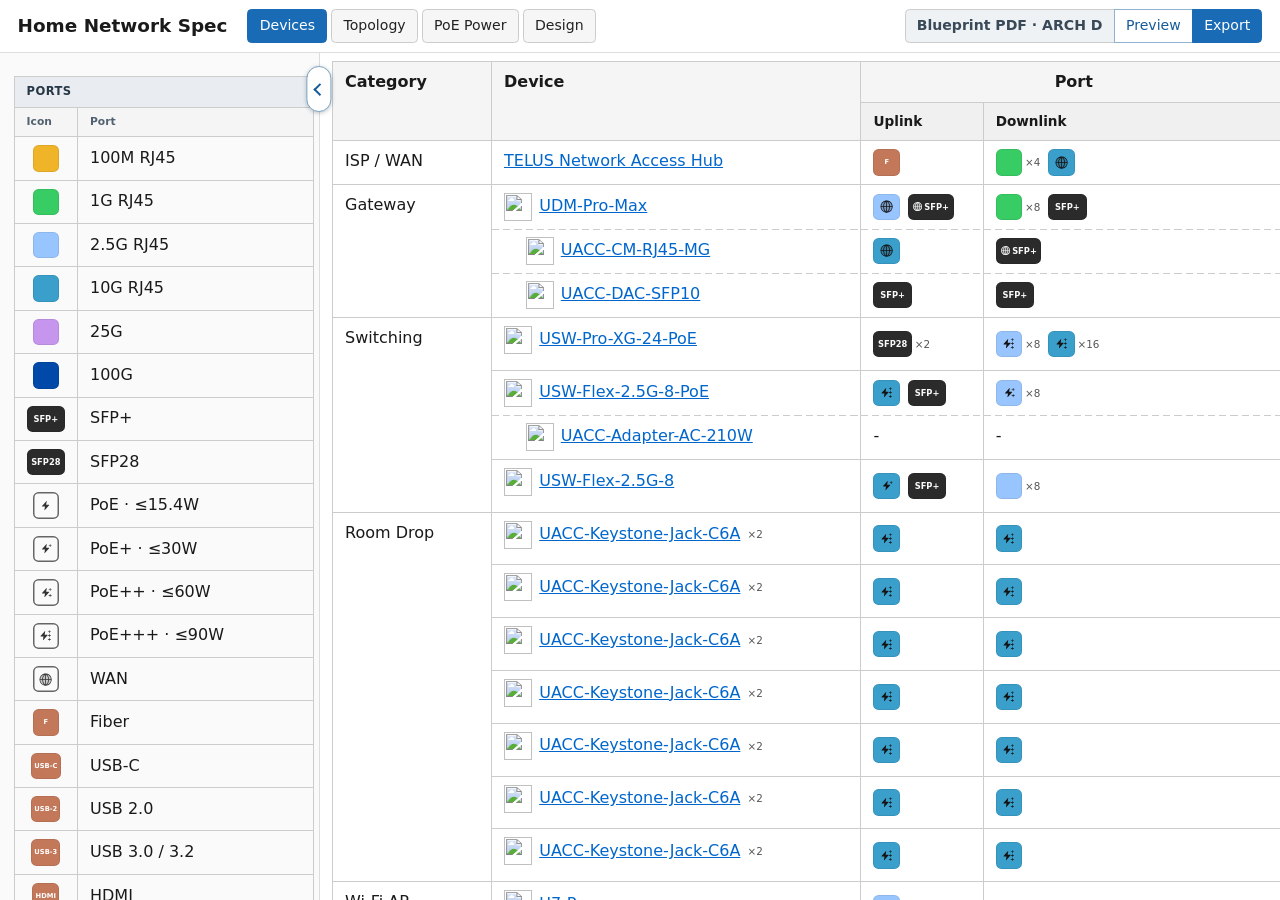
==== commit b24c2e4f: "Keep the legend collapse control visible in Chrome by pinning it to the sidebar top and not hiding i" ====
--- a/index.html
+++ b/index.html
@@ -4,7 +4,7 @@
   <meta charset="UTF-8">
   <meta name="viewport" content="width=device-width, initial-scale=1.0">
   <title>Home Network Spec</title>
-  <link rel="stylesheet" href="assets/styles.css">
+  <link rel="stylesheet" href="assets/styles.css?v=20260915">
 </head>
 <body>
   <!-- Port overlay glyphs: PoE / WAN -->
@@ -47,6 +47,6 @@
 
   <div id="spa-content-loader" class="spa-loading" role="status">Loading home network specification…</div>
   <noscript><p class="spa-loading">JavaScript is required to load this specification.</p></noscript>
-  <script src="assets/app.js" defer></script>
+  <script src="assets/app.js?v=20260915" defer></script>
 </body>
 </html>
--- a/assets/styles.css
+++ b/assets/styles.css
@@ -136,14 +136,92 @@
     .spa-split.is-on {
       display: grid;
       grid-template-columns: 20rem minmax(0, 1fr);
+      grid-template-rows: minmax(0, 1fr);
       min-height: 0;
+      position: relative;
+      transition: grid-template-columns 180ms ease;
+    }
+
+    .spa-split.is-on.legend-collapsed {
+      grid-template-columns: 2.15rem minmax(0, 1fr);
     }
 
     .spa-legend {
+      position: relative;
+      z-index: 3;
+      min-height: 0;
+      max-height: 100%;
+      overflow: visible;
+      padding: 0;
+      border-right: 1px solid #ddd;
+      background: #fafafa;
+    }
+
+    .spa-legend-content {
+      box-sizing: border-box;
+      height: 100%;
+      max-height: 100%;
       overflow: auto;
       padding: 0.7rem 0.85rem 1.2rem;
-      border-right: 1px solid #ddd;
-      background: #fafafa;
+    }
+
+    .spa-legend-toggle {
+      position: absolute;
+      z-index: 6;
+      top: 0.85rem;
+      right: 0;
+      display: flex;
+      width: 1.55rem;
+      height: 2.85rem;
+      margin: 0;
+      padding: 0;
+      align-items: center;
+      justify-content: center;
+      border: 1px solid #7ea4c4;
+      border-radius: 999px;
+      background: #fff;
+      color: #155b98;
+      box-shadow: 0 1px 4px rgba(16, 44, 66, 0.28);
+      transform: translateX(50%);
+      cursor: pointer;
+      appearance: none;
+      -webkit-appearance: none;
+    }
+
+    .spa-legend-toggle-glyph {
+      width: 0.42rem;
+      height: 0.42rem;
+      border-left: 2px solid currentColor;
+      border-bottom: 2px solid currentColor;
+      transform: rotate(45deg);
+      margin-left: 0.14rem;
+    }
+
+    .spa-legend-toggle[aria-expanded="false"] .spa-legend-toggle-glyph {
+      transform: rotate(-135deg);
+      margin-left: 0;
+      margin-right: 0.14rem;
+    }
+
+    .spa-legend-toggle:hover,
+    .spa-legend-toggle:focus-visible {
+      border-color: #1a6bb5;
+      background: #edf5fb;
+      color: #0f4f80;
+    }
+
+    .spa-legend-toggle:focus-visible {
+      outline: 2px solid #79a9d0;
+      outline-offset: 1px;
+    }
+
+    .spa-legend.is-collapsed {
+      overflow: visible;
+      padding: 0;
+    }
+
+    .spa-legend.is-collapsed .spa-legend-content {
+      display: none;
     }
 
     .spa-legend h2 {
@@ -158,9 +236,22 @@
       color: #444;
     }
 
+    .sr-only {
+      position: absolute;
+      width: 1px;
+      height: 1px;
+      padding: 0;
+      margin: -1px;
+      overflow: hidden;
+      clip: rect(0, 0, 0, 0);
+      white-space: nowrap;
+      border: 0;
+    }
+
     .spa-main {
       overflow: auto;
       min-width: 0;
+      min-height: 0;
       padding: 0.7rem 0.9rem 1.2rem;
     }
 
@@ -768,7 +859,7 @@
     .topo-node.topo-xg > .topo-mid::after {
       content: "";
       display: block;
-      width: 68%;
+      width: 100%;
       margin-top: 0.3rem;
       border-top: 1px solid #c7d0d8;
     }
@@ -1938,16 +2029,38 @@
     }
 
     @media (max-width: 1100px) {
-      .spa-split.is-on {
+      .spa-split.is-on,
+      .spa-split.is-on.legend-collapsed {
         grid-template-columns: 1fr;
       }
 
       .spa-legend {
+        overflow: visible;
         border-right: none;
         border-bottom: 1px solid #ddd;
         max-height: 14rem;
       }
 
+      .spa-legend.is-collapsed {
+        overflow: visible;
+        max-height: 2.6rem;
+        padding: 0;
+      }
+
+      .spa-legend.is-collapsed .spa-legend-content {
+        display: none;
+      }
+
+      .spa-legend-content {
+        max-height: 14rem;
+      }
+
+      .spa-legend-toggle {
+        top: 0.55rem;
+        right: 0.7rem;
+        transform: none;
+      }
+
       .topo-wrap {
         height: auto;
       }
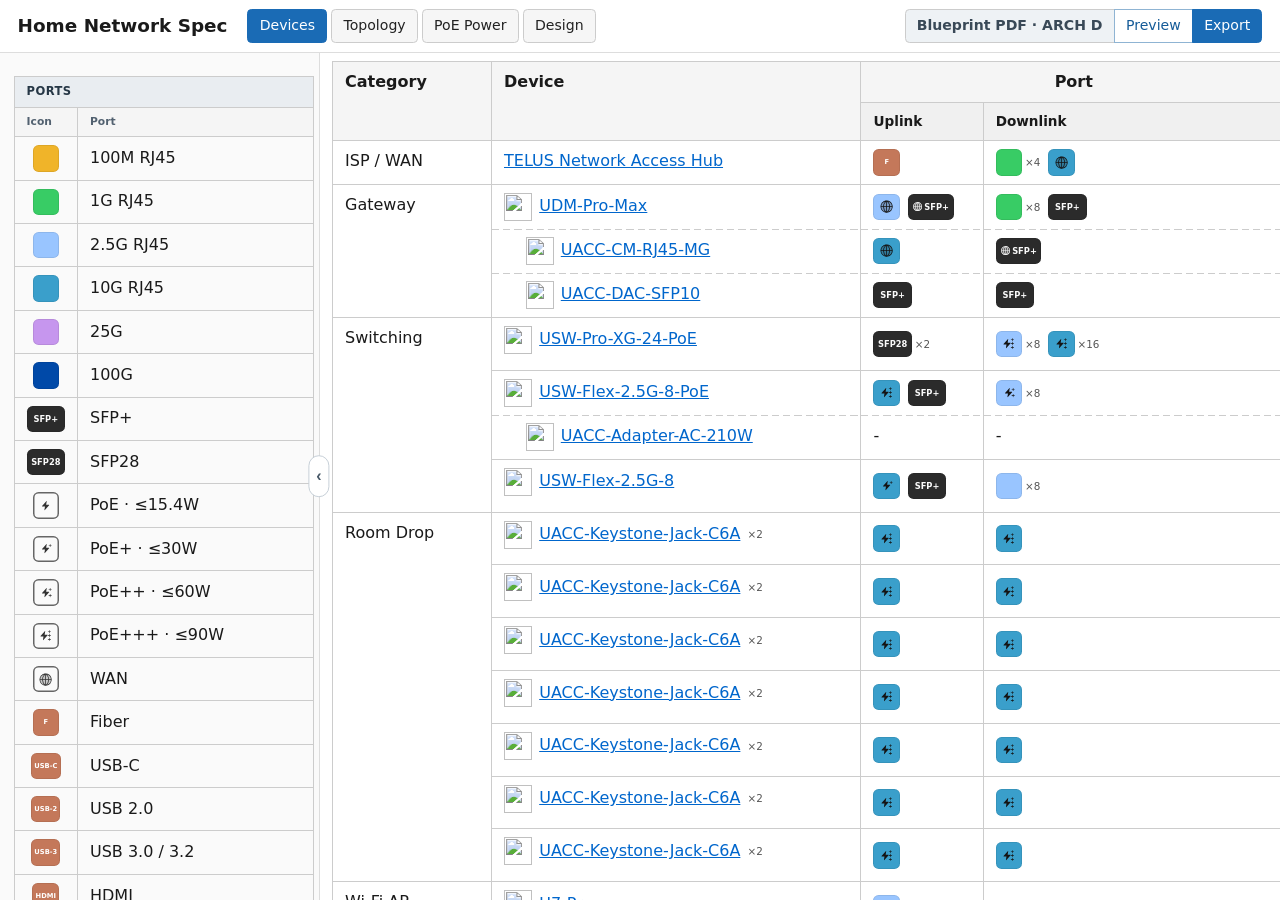
==== commit ca8c86b4: "Roll back the Chrome legend-toggle pin and restore the previous centered collapse control. Co-author" ====
--- a/index.html
+++ b/index.html
@@ -4,7 +4,7 @@
   <meta charset="UTF-8">
   <meta name="viewport" content="width=device-width, initial-scale=1.0">
   <title>Home Network Spec</title>
-  <link rel="stylesheet" href="assets/styles.css?v=20260915">
+  <link rel="stylesheet" href="assets/styles.css">
 </head>
 <body>
   <!-- Port overlay glyphs: PoE / WAN -->
@@ -47,6 +47,6 @@
 
   <div id="spa-content-loader" class="spa-loading" role="status">Loading home network specification…</div>
   <noscript><p class="spa-loading">JavaScript is required to load this specification.</p></noscript>
-  <script src="assets/app.js?v=20260915" defer></script>
+  <script src="assets/app.js" defer></script>
 </body>
 </html>
--- a/assets/styles.css
+++ b/assets/styles.css
@@ -136,9 +136,7 @@
     .spa-split.is-on {
       display: grid;
       grid-template-columns: 20rem minmax(0, 1fr);
-      grid-template-rows: minmax(0, 1fr);
       min-height: 0;
-      position: relative;
       transition: grid-template-columns 180ms ease;
     }
 
@@ -148,9 +146,8 @@
 
     .spa-legend {
       position: relative;
-      z-index: 3;
+      z-index: 2;
       min-height: 0;
-      max-height: 100%;
       overflow: visible;
       padding: 0;
       border-right: 1px solid #ddd;
@@ -160,54 +157,35 @@
     .spa-legend-content {
       box-sizing: border-box;
       height: 100%;
-      max-height: 100%;
       overflow: auto;
       padding: 0.7rem 0.85rem 1.2rem;
     }
 
     .spa-legend-toggle {
       position: absolute;
-      z-index: 6;
-      top: 0.85rem;
+      z-index: 5;
+      top: 50%;
       right: 0;
       display: flex;
-      width: 1.55rem;
-      height: 2.85rem;
+      width: 1.3rem;
+      height: 2.6rem;
       margin: 0;
-      padding: 0;
       align-items: center;
       justify-content: center;
-      border: 1px solid #7ea4c4;
+      border: 1px solid #c7d0d8;
       border-radius: 999px;
       background: #fff;
-      color: #155b98;
-      box-shadow: 0 1px 4px rgba(16, 44, 66, 0.28);
-      transform: translateX(50%);
+      color: #465766;
+      font: 700 1rem/1 sans-serif;
+      transform: translate(50%, -50%);
       cursor: pointer;
-      appearance: none;
-      -webkit-appearance: none;
-    }
-
-    .spa-legend-toggle-glyph {
-      width: 0.42rem;
-      height: 0.42rem;
-      border-left: 2px solid currentColor;
-      border-bottom: 2px solid currentColor;
-      transform: rotate(45deg);
-      margin-left: 0.14rem;
-    }
-
-    .spa-legend-toggle[aria-expanded="false"] .spa-legend-toggle-glyph {
-      transform: rotate(-135deg);
-      margin-left: 0;
-      margin-right: 0.14rem;
     }
 
     .spa-legend-toggle:hover,
     .spa-legend-toggle:focus-visible {
-      border-color: #1a6bb5;
+      border-color: #6f9fc7;
       background: #edf5fb;
-      color: #0f4f80;
+      color: #104c7d;
     }
 
     .spa-legend-toggle:focus-visible {
@@ -251,7 +229,6 @@
     .spa-main {
       overflow: auto;
       min-width: 0;
-      min-height: 0;
       padding: 0.7rem 0.9rem 1.2rem;
     }
 
@@ -2035,20 +2012,19 @@
       }
 
       .spa-legend {
-        overflow: visible;
+        overflow: hidden;
         border-right: none;
         border-bottom: 1px solid #ddd;
         max-height: 14rem;
       }
 
       .spa-legend.is-collapsed {
-        overflow: visible;
-        max-height: 2.6rem;
+        overflow: hidden;
         padding: 0;
       }
 
       .spa-legend.is-collapsed .spa-legend-content {
-        display: none;
+        display: block;
       }
 
       .spa-legend-content {
@@ -2056,9 +2032,7 @@
       }
 
       .spa-legend-toggle {
-        top: 0.55rem;
-        right: 0.7rem;
-        transform: none;
+        display: none;
       }
 
       .topo-wrap {
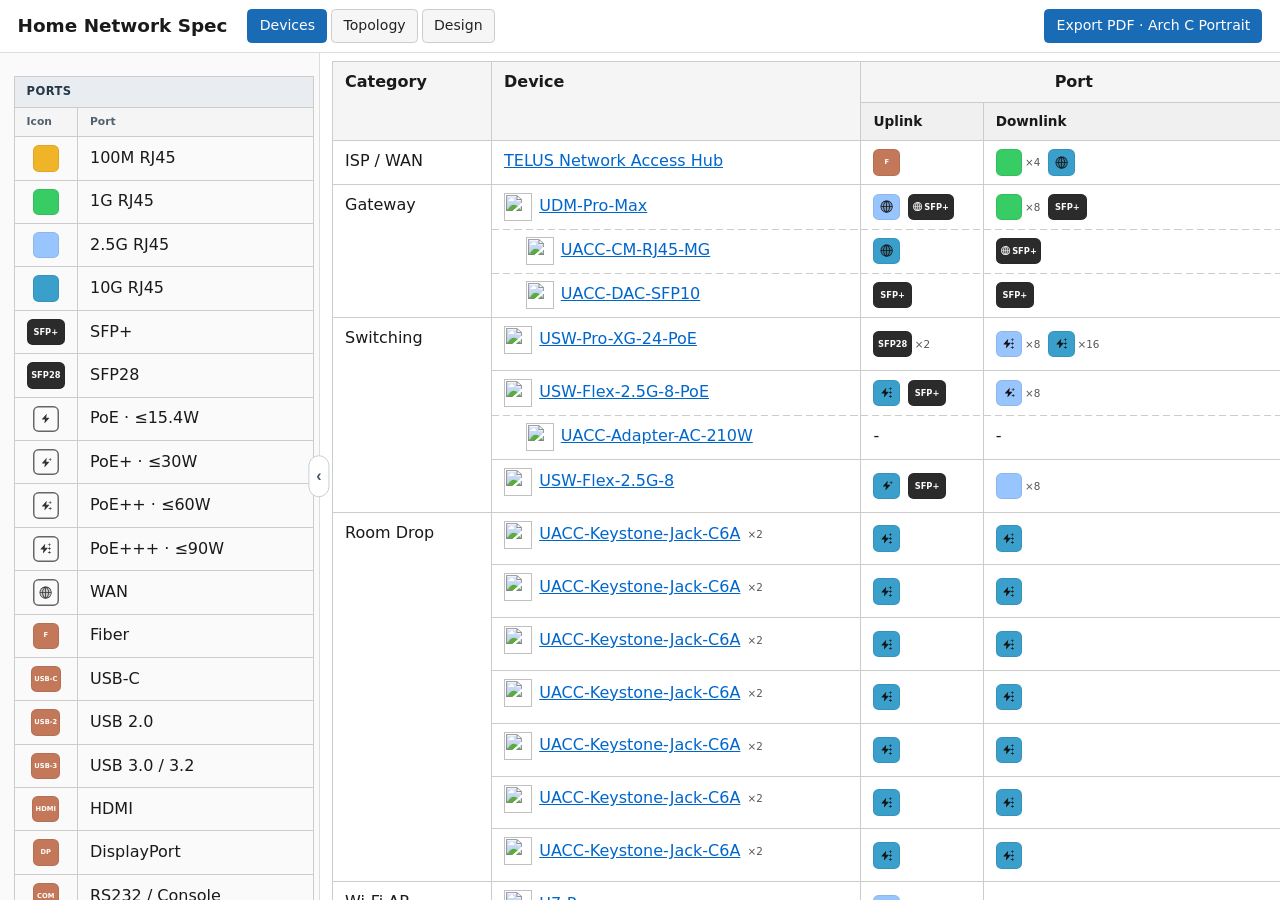
==== commit ad02a555: "Fold Power into a blog-style Design page and replace the combined Blueprint export with per-page PDF" ====
--- a/index.html
+++ b/index.html
@@ -35,18 +35,16 @@
     <nav class="spa-nav" aria-label="Sections">
       <button type="button" data-tab="devices" class="is-on">Devices</button>
       <button type="button" data-tab="topology">Topology</button>
-      <button type="button" data-tab="power">PoE Power</button>
       <button type="button" data-tab="design">Design</button>
-      <div class="spa-blueprint-actions" role="group" aria-label="Blueprint PDF · ARCH D">
-        <span class="spa-blueprint-label">Blueprint PDF · ARCH D</span>
-        <button type="button" data-tab="blueprint" class="spa-preview-button">Preview</button>
-        <button type="button" id="export-blueprint-pdf" class="spa-export-button" title="Print with Margins: Default and Background graphics enabled">Export</button>
-      </div>
+      <button type="button" id="export-page-pdf" class="spa-export-button">Export PDF · Arch C Portrait</button>
     </nav>
   </header>
 
+  <div id="export-root" aria-hidden="true"></div>
   <div id="spa-content-loader" class="spa-loading" role="status">Loading home network specification…</div>
   <noscript><p class="spa-loading">JavaScript is required to load this specification.</p></noscript>
+  <script src="https://cdn.jsdelivr.net/npm/html2canvas@1.4.1/dist/html2canvas.min.js" defer></script>
+  <script src="https://cdn.jsdelivr.net/npm/jspdf@2.5.2/dist/jspdf.umd.min.js" defer></script>
   <script src="assets/app.js" defer></script>
 </body>
 </html>
--- a/assets/styles.css
+++ b/assets/styles.css
@@ -100,6 +100,7 @@
     }
 
     .spa-nav .spa-export-button {
+      margin-left: auto;
       border-color: #1a6bb5;
       background: #1a6bb5;
       color: #fff;
@@ -248,9 +249,116 @@
       overflow: auto;
     }
 
+    .design-shell {
+      display: grid;
+      grid-template-columns: minmax(0, 1fr) minmax(0, 42rem) minmax(0, 1fr);
+      column-gap: 2rem;
+      align-items: start;
+      min-height: 100%;
+    }
+
+    .design-toc {
+      position: sticky;
+      top: 0;
+      justify-self: end;
+      box-sizing: border-box;
+      width: 100%;
+      max-width: 15.5rem;
+      max-height: calc(100vh - 4.2rem);
+      overflow: auto;
+      padding: 1.4rem 0.35rem 2.6rem 1.15rem;
+    }
+
+    .design-toc-title {
+      margin: 0 0 0.55rem;
+      color: #6a737d;
+      font-size: 0.68rem;
+      font-weight: 700;
+      letter-spacing: 0.08em;
+      text-transform: uppercase;
+    }
+
+    .design-toc-list {
+      list-style: none;
+      margin: 0;
+      padding: 0;
+    }
+
+    .design-toc-list a {
+      display: block;
+      padding: 0.16rem 0.4rem;
+      border-left: 2px solid transparent;
+      color: #586069;
+      text-decoration: none;
+      line-height: 1.35;
+    }
+
+    .design-toc-list a:hover {
+      color: #1a6bb5;
+    }
+
+    .design-toc-list a.is-active {
+      border-left-color: #1a6bb5;
+      color: #1b1f23;
+      font-weight: 650;
+    }
+
+    .design-toc-list .toc-h2 {
+      margin-top: 0.7rem;
+      font-size: 0.8rem;
+    }
+
+    .design-toc-list .toc-h2:first-child {
+      margin-top: 0;
+    }
+
+    .design-toc-list .toc-h3 {
+      padding-left: 0.75rem;
+      font-size: 0.76rem;
+    }
+
+    .design-toc-list .toc-h4 {
+      padding-left: 1.35rem;
+      color: #6a737d;
+      font-size: 0.72rem;
+    }
+
     .spa-article {
       max-width: 48rem;
       padding: 1.1rem 1.4rem 2.4rem;
+    }
+
+    .spa-design .spa-article {
+      max-width: none;
+      padding: 2.15rem 0.25rem 4.6rem;
+      color: #24292e;
+      font-size: 1.02rem;
+      line-height: 1.7;
+    }
+
+    .spa-design .spa-article h2 {
+      margin-top: 2.7rem;
+      font-size: 1.52rem;
+      letter-spacing: -0.02em;
+      border-bottom-color: #eaecef;
+    }
+
+    .spa-design .spa-article h2:first-child {
+      margin-top: 0;
+    }
+
+    .spa-design .spa-article .lede {
+      color: #444c56;
+    }
+
+    .spa-design .spa-article table {
+      width: 100%;
+      max-width: 100%;
+    }
+
+    .spa-design .spa-article th,
+    .spa-design .spa-article td {
+      white-space: normal;
     }
 
     .spa-article h2:first-child {
@@ -408,8 +516,6 @@
     .udc-port.gbe1 { --port-c: #38cc65; background: #38cc65; }
     .udc-port.gbe2p5 { --port-c: #99c5ff; background: #99c5ff; }
     .udc-port.gbe10 { --port-c: #3a9fcb; background: #3a9fcb; }
-    .udc-port.gbe25 { --port-c: #c696ee; background: #c696ee; }
-    .udc-port.gbe100 { --port-c: #0049a8; background: #0049a8; color: #fff; }
     .udc-port.fe { --port-c: #f0b429; background: #f0b429; } /* 100M */
     .udc-port.other {
       --port-c: #c4785a;
@@ -629,7 +735,6 @@
       height: 0.95rem;
     }
 
-    .udc-port.gbe100 .udc-poe,
     .udc-port.sfp .udc-poe,
     .udc-port.other .udc-poe {
       color: #fafafa;
@@ -1583,6 +1688,14 @@
       padding: 1.1rem 1.4rem 2.4rem;
     }
 
+    .spa-design .power-summary {
+      gap: 0.65rem;
+    }
+
+    .spa-design .power-table {
+      min-width: 36rem;
+    }
+
     .power-report h2:first-child {
       margin-top: 0;
     }
@@ -1722,6 +1835,90 @@
     .print-toolbar small {
       color: #666;
       font-size: 0.72rem;
+    }
+
+    #export-root {
+      position: absolute;
+      left: -280in;
+      top: 0;
+      width: 24in;
+      pointer-events: none;
+    }
+
+    .export-sheet {
+      box-sizing: border-box;
+      display: grid;
+      grid-template-rows: auto minmax(0, 1fr) auto;
+      background: #fff;
+      color: #172635;
+      border: 0.09in solid #17324d;
+      padding: 0.22in;
+    }
+
+    .export-sheet.is-portrait {
+      width: 18in;
+      height: 24in;
+    }
+
+    .export-sheet.is-landscape {
+      width: 24in;
+      height: 18in;
+    }
+
+    .export-sheet .blueprint-grid.export-grid-devices {
+      grid-template-columns: 4.6fr 13.4fr;
+    }
+
+    .export-sheet .blueprint-grid.export-grid-topology {
+      grid-template-columns: 4.4fr 19fr;
+    }
+
+    .export-article {
+      box-sizing: border-box;
+      width: 7.4in;
+      padding: 0;
+      background: #fff;
+      color: #24292e;
+      font-size: 10.5pt;
+      line-height: 1.45;
+    }
+
+    .export-article h2 {
+      margin-top: 1.15rem;
+      font-size: 14pt;
+    }
+
+    .export-article h2:first-child {
+      margin-top: 0;
+    }
+
+    .export-article h3 {
+      margin-top: 0.85rem;
+      font-size: 12pt;
+    }
+
+    .export-article h4 {
+      margin-top: 0.65rem;
+      font-size: 10.5pt;
+    }
+
+    .export-article table {
+      width: 100%;
+      max-width: 100%;
+      font-size: 8pt;
+    }
+
+    .export-article th,
+    .export-article td {
+      white-space: normal;
+    }
+
+    .export-article .power-summary {
+      grid-template-columns: 1fr;
+    }
+
+    .export-article .power-table {
+      min-width: 0;
     }
 
     .blueprint-page-shell {
@@ -1904,7 +2101,7 @@
       text-align: center;
     }
 
-    body.blueprint-source-measure #tab-topology {
+    body.export-source-measure #tab-topology {
       position: fixed !important;
       left: -100000px !important;
       top: 0 !important;
@@ -1939,10 +2136,13 @@
         background: #fff;
       }
 
+      body.print-design .design-toc,
+      body.print-design .spa-bar,
+      body.print-devices .spa-bar,
+      body.print-topology .spa-bar,
       body.print-blueprint .spa-bar,
-      body.print-design .spa-bar,
-      body.print-blueprint .print-toolbar,
-      body.print-design .print-toolbar {
+      body.print-design .print-toolbar,
+      body.print-blueprint .print-toolbar {
         display: none !important;
       }
 
@@ -1970,9 +2170,30 @@
         margin: 0 auto;
       }
 
+      body.print-devices .spa-tab,
+      body.print-topology .spa-tab {
+        display: none !important;
+      }
+
+      body.print-devices #export-root,
+      body.print-topology #export-root {
+        position: static;
+        left: auto;
+        width: auto;
+        pointer-events: auto;
+      }
+
       body.print-design #tab-design {
         display: block !important;
         overflow: visible !important;
+      }
+
+      body.print-design .design-shell {
+        display: block;
+      }
+
+      body.print-design .design-toc {
+        display: none !important;
       }
 
       body.print-design .spa-article {
@@ -2043,6 +2264,20 @@
         grid-template-columns: 1fr;
       }
 
+      .design-shell {
+        grid-template-columns: minmax(0, 42rem);
+        justify-content: center;
+        column-gap: 0;
+      }
+
+      .design-toc {
+        display: none;
+      }
+
+      .spa-design .spa-article {
+        padding: 1.3rem 1.1rem 3rem;
+      }
+
       .blueprint-title-block {
         grid-template-columns: minmax(0, 1fr) auto auto;
       }
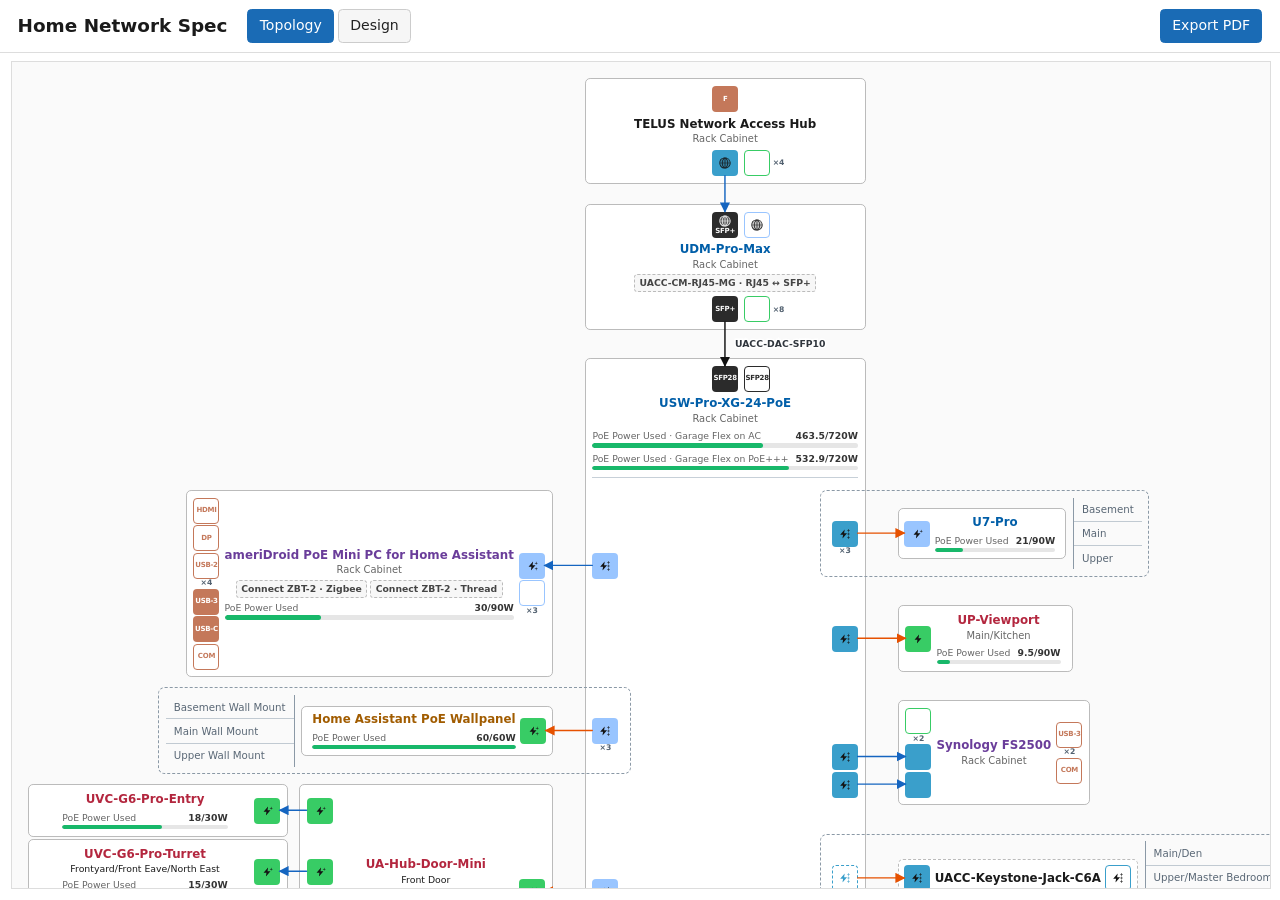
==== commit aabdc20c: "Fold Devices into Design and switch PDF export to native print on Arch C. Co-authored-by: Cursor <cu" ====
--- a/index.html
+++ b/index.html
@@ -33,18 +33,15 @@
   <header class="spa-bar">
     <h1>Home Network Spec</h1>
     <nav class="spa-nav" aria-label="Sections">
-      <button type="button" data-tab="devices" class="is-on">Devices</button>
-      <button type="button" data-tab="topology">Topology</button>
+      <button type="button" data-tab="topology" class="is-on">Topology</button>
       <button type="button" data-tab="design">Design</button>
-      <button type="button" id="export-page-pdf" class="spa-export-button">Export PDF · Arch C Portrait</button>
+      <button type="button" id="export-page-pdf" class="spa-export-button">Export PDF</button>
     </nav>
   </header>
 
   <div id="export-root" aria-hidden="true"></div>
   <div id="spa-content-loader" class="spa-loading" role="status">Loading home network specification…</div>
   <noscript><p class="spa-loading">JavaScript is required to load this specification.</p></noscript>
-  <script src="https://cdn.jsdelivr.net/npm/html2canvas@1.4.1/dist/html2canvas.min.js" defer></script>
-  <script src="https://cdn.jsdelivr.net/npm/jspdf@2.5.2/dist/jspdf.umd.min.js" defer></script>
   <script src="assets/app.js" defer></script>
 </body>
 </html>
--- a/assets/styles.css
+++ b/assets/styles.css
@@ -132,6 +132,31 @@
 
     .spa-tab.is-on {
       display: flex;
+    }
+
+    .spa-topo-page.is-on {
+      flex-direction: column;
+      min-height: 0;
+      padding: 0.55rem 0.7rem 0.7rem;
+    }
+
+    .design-devices-wrap {
+      overflow: visible;
+      margin: 0.75rem 0 1.4rem;
+    }
+
+    .spa-design .spa-article .design-devices-wrap .devices-table {
+      width: 100%;
+      max-width: 100%;
+    }
+
+    .spa-design .spa-article .design-devices-wrap .devices-table th,
+    .spa-design .spa-article .design-devices-wrap .devices-table td {
+      white-space: normal;
+    }
+
+    .spa-design .spa-article .design-devices-wrap .devices-table .port-cell {
+      white-space: nowrap;
     }
 
     .spa-split.is-on {
@@ -247,26 +272,30 @@
     .spa-doc.is-on {
       display: block;
       overflow: auto;
+      overflow-x: hidden;
     }
 
     .design-shell {
       display: grid;
-      grid-template-columns: minmax(0, 1fr) minmax(0, 42rem) minmax(0, 1fr);
-      column-gap: 2rem;
+      grid-template-columns: 16rem minmax(0, 1fr);
+      column-gap: 1.5rem;
       align-items: start;
+      box-sizing: border-box;
+      width: 100%;
       min-height: 100%;
     }
 
     .design-toc {
       position: sticky;
       top: 0;
-      justify-self: end;
+      justify-self: stretch;
       box-sizing: border-box;
       width: 100%;
-      max-width: 15.5rem;
+      max-width: none;
       max-height: calc(100vh - 4.2rem);
       overflow: auto;
-      padding: 1.4rem 0.35rem 2.6rem 1.15rem;
+      overflow-x: hidden;
+      padding: 1.4rem 0.2rem 2.6rem 1.15rem;
     }
 
     .design-toc-title {
@@ -291,6 +320,8 @@
       color: #586069;
       text-decoration: none;
       line-height: 1.35;
+      overflow-wrap: anywhere;
+      white-space: normal;
     }
 
     .design-toc-list a:hover {
@@ -329,11 +360,14 @@
     }
 
     .spa-design .spa-article {
+      box-sizing: border-box;
+      min-width: 0;
       max-width: none;
-      padding: 2.15rem 0.25rem 4.6rem;
+      padding: 1.5rem 1.4rem 4.6rem 0;
       color: #24292e;
       font-size: 1.02rem;
       line-height: 1.7;
+      overflow-x: hidden;
     }
 
     .spa-design .spa-article h2 {
@@ -503,14 +537,24 @@
       align-items: center;
       justify-content: center;
       box-sizing: border-box;
-      width: 1.65rem;
-      height: 1.65rem;
-      border-radius: 0.35rem;
+      width: 26px;
+      min-width: 26px;
+      max-width: 26px;
+      height: 26px;
+      padding: 0;
+      border-radius: 4px;
       --port-c: #666;
       color: #141414;
-      box-shadow: inset 0 0 0 1px rgba(0, 0, 0, 0.08);
+      font-size: 7px;
+      font-weight: 700;
+      letter-spacing: -0.04em;
+      line-height: 1;
+      background-clip: padding-box;
+      -webkit-print-color-adjust: exact;
+      print-color-adjust: exact;
       vertical-align: middle;
-      gap: 0.05rem;
+      gap: 0;
+      overflow: hidden;
     }
 
     .udc-port.gbe1 { --port-c: #38cc65; background: #38cc65; }
@@ -521,13 +565,6 @@
       --port-c: #c4785a;
       background: #c4785a; /* 非以太网：光纤 / USB / CAN / REX / DPS / LOCK */
       color: #fff;
-      width: auto;
-      min-width: 1.65rem;
-      padding: 0 0.2rem;
-      font-size: 0.42rem;
-      font-weight: 700;
-      line-height: 1;
-      letter-spacing: 0;
     }
 
     /* Kit rows: equal flex bands + full-bleed dashed lines across Device/Port/PoE */
@@ -635,8 +672,7 @@
       width: max-content;
     }
 
-    #tab-devices .spa-chart > table > tbody > tr > td:last-child,
-    .blueprint-devices-table > tbody > tr > td:last-child {
+    .design-devices-wrap .devices-table > tbody > tr > td:last-child {
       vertical-align: middle;
     }
 
@@ -673,71 +709,73 @@
       background: #f0f0f0;
     }
 
-    .udc-port.hollow {
-      background: transparent;
-      box-shadow: inset 0 0 0 1.5px #666;
-      color: #333;
-    }
-
-    .udc-port.idle,
-    .udc-port.topo-port-idle {
-      background: transparent;
-      box-shadow: inset 0 0 0 1.5px var(--port-c);
-      color: var(--port-c);
-    }
-
-    .udc-port.idle.dash,
-    .udc-port.topo-port-idle.dash {
-      box-shadow: none;
-      border: 1.5px dashed var(--port-c);
-    }
-
     .udc-port.sfp {
       --port-c: #2b2b2b;
-      flex-direction: row;
       flex-shrink: 0;
-      width: auto;
-      min-width: 2.4rem;
-      height: 1.65rem;
-      padding: 0 0.28rem;
       background: #2b2b2b;
       color: #fafafa;
-      font-size: 0.52rem;
-      font-weight: 700;
-      letter-spacing: 0;
-      line-height: 1;
-      overflow: visible;
       white-space: nowrap;
     }
 
-    .udc-port.sfp.idle,
-    .udc-port.sfp.topo-port-idle {
-      background: transparent;
-      color: var(--port-c);
-      box-shadow: inset 0 0 0 1.5px var(--port-c);
-    }
-
     .udc-port.sfp .udc-poe {
-      width: 0.7rem;
-      height: 0.7rem;
+      width: 14px;
+      height: 14px;
     }
 
     .udc-sfp-txt {
       display: block;
-      font-size: 0.52rem;
+      font-size: 7px;
       line-height: 1;
       font-weight: 700;
       color: inherit;
     }
 
     .udc-poe {
-      width: 0.95rem;
-      height: 0.95rem;
+      width: 14px;
+      height: 14px;
     }
 
     .udc-port.sfp .udc-poe,
     .udc-port.other .udc-poe {
       color: #fafafa;
+    }
+
+    /* Hollow / idle ports: opaque fill + real border.
+       Inset box-shadow and transparent backgrounds drop out in html2canvas,
+       and JPEG export turns leftover transparency into black. */
+    .udc-port.hollow,
+    .udc-port.idle,
+    .udc-port.topo-port-idle,
+    .udc-port.loose {
+      background: #fff;
+      background-color: #fff;
+      box-shadow: none;
+      border: 1.5px solid var(--port-c);
+      color: var(--port-c);
+    }
+
+    .udc-port.hollow {
+      border-color: #666;
+      color: #333;
+    }
+
+    .udc-port.fe.idle,
+    .udc-port.fe.topo-port-idle { border-color: #f0b429; color: #f0b429; }
+    .udc-port.gbe1.idle,
+    .udc-port.gbe1.topo-port-idle { border-color: #38cc65; color: #38cc65; }
+    .udc-port.gbe2p5.idle,
+    .udc-port.gbe2p5.topo-port-idle { border-color: #99c5ff; color: #99c5ff; }
+    .udc-port.gbe10.idle,
+    .udc-port.gbe10.topo-port-idle { border-color: #3a9fcb; color: #3a9fcb; }
+    .udc-port.other.idle,
+    .udc-port.other.topo-port-idle { border-color: #c4785a; color: #c4785a; }
+    .udc-port.sfp.idle,
+    .udc-port.sfp.topo-port-idle { border-color: #2b2b2b; color: #2b2b2b; }
+
+    .udc-port.idle.dash,
+    .udc-port.topo-port-idle.dash,
+    .udc-port.loose {
+      border-style: dashed;
     }
 
     .udc-port.idle .udc-poe,
@@ -959,7 +997,7 @@
       align-self: center;
       width: 100%;
       min-width: 100%;
-      min-height: 1.65rem;
+      min-height: 26px;
     }
 
     .topo-node.topo-xg > .topo-ports.left {
@@ -1006,13 +1044,6 @@
       font-size: 0.48rem;
       font-weight: 700;
       white-space: nowrap;
-    }
-
-    .udc-port.loose {
-      background: transparent;
-      border: 1.5px dashed var(--port-c);
-      box-shadow: none;
-      color: var(--port-c);
     }
 
     .topo-bundle {
@@ -1081,7 +1112,7 @@
     }
 
     .topo-bundle-device .topo-ports {
-      min-width: 1.65rem;
+      min-width: 26px;
     }
 
     .topo-bundle-device.topo-bundle-device-tb {
@@ -1096,7 +1127,7 @@
       justify-content: center;
       width: max-content;
       max-width: 100%;
-      min-height: 1.65rem;
+      min-height: 26px;
     }
 
     .topo-bundle-device.topo-bundle-device-tb > .topo-ports.up {
@@ -1129,7 +1160,7 @@
     .topo-bundle-door-root > .topo-ports.down {
       position: relative;
       width: 100%;
-      min-height: 1.65rem;
+      min-height: 26px;
     }
 
     .topo-bundle-door-root > .topo-ports.down > .topo-slot {
@@ -1324,7 +1355,7 @@
       width: max-content;
       max-width: 100%;
       height: auto;
-      min-height: 1.65rem;
+      min-height: 26px;
     }
 
     .topo-node.topo-tb .topo-ports.up {
@@ -1352,7 +1383,7 @@
     .topo-node.topo-core-vertical > .topo-ports {
       position: relative;
       width: 100%;
-      min-height: 1.65rem;
+      min-height: 26px;
     }
 
     .topo-node.topo-core-vertical > .topo-mid {
@@ -1397,7 +1428,7 @@
     .topo-node.topo-corner .topo-ports.down {
       grid-column: 3;
       grid-row: 1;
-      min-width: 1.65rem;
+      min-width: 26px;
       min-height: 0;
     }
 
@@ -1412,7 +1443,7 @@
       flex-direction: row;
       justify-content: center;
       width: 100%;
-      min-height: 1.65rem;
+      min-height: 26px;
     }
 
     .topo-node.topo-hang .topo-ports.bottom,
@@ -1422,7 +1453,7 @@
       justify-content: center;
       align-items: center;
       width: 100%;
-      min-height: 1.65rem;
+      min-height: 26px;
     }
 
     .topo-node.topo-hang .topo-slot {
@@ -1509,8 +1540,8 @@
       align-items: center;
       gap: 0.1rem;
       width: auto;
-      min-width: 1.65rem;
-      min-height: 1.65rem;
+      min-width: 26px;
+      min-height: 26px;
       overflow: visible;
     }
 
@@ -1693,7 +1724,7 @@
     }
 
     .spa-design .power-table {
-      min-width: 36rem;
+      min-width: 0;
     }
 
     .power-report h2:first-child {
@@ -1771,6 +1802,14 @@
       color: #4a3a20;
     }
 
+    .power-callout p {
+      margin: 0.55rem 0 0;
+    }
+
+    .power-callout p:last-child {
+      margin-bottom: 0;
+    }
+
     .power-formula {
       margin: 0.45rem 0 0.85rem;
       color: #555;
@@ -1779,13 +1818,13 @@
 
     .power-table-wrap {
       max-width: 100%;
-      overflow: auto;
+      overflow: visible;
       margin: 0.65rem 0 1rem;
     }
 
     table.power-table {
       width: 100%;
-      min-width: 46rem;
+      min-width: 0;
     }
 
     table.power-table th,
@@ -1845,121 +1884,39 @@
       pointer-events: none;
     }
 
+    /*
+     * buildSheet() sizes this box in inches and the browser prints it directly.
+     * A hairline still reads as a drawing frame at 24in, where the old 0.09in
+     * rule printed as a heavy black band.
+     */
     .export-sheet {
       box-sizing: border-box;
       display: grid;
       grid-template-rows: auto minmax(0, 1fr) auto;
       background: #fff;
       color: #172635;
-      border: 0.09in solid #17324d;
-      padding: 0.22in;
-    }
-
-    .export-sheet.is-portrait {
-      width: 18in;
-      height: 24in;
-    }
-
-    .export-sheet.is-landscape {
-      width: 24in;
-      height: 18in;
-    }
-
-    .export-sheet .blueprint-grid.export-grid-devices {
-      grid-template-columns: 4.6fr 13.4fr;
-    }
-
-    .export-sheet .blueprint-grid.export-grid-topology {
-      grid-template-columns: 4.4fr 19fr;
-    }
-
-    .export-article {
-      box-sizing: border-box;
-      width: 7.4in;
-      padding: 0;
-      background: #fff;
-      color: #24292e;
-      font-size: 10.5pt;
-      line-height: 1.45;
-    }
-
-    .export-article h2 {
-      margin-top: 1.15rem;
-      font-size: 14pt;
-    }
-
-    .export-article h2:first-child {
-      margin-top: 0;
-    }
-
-    .export-article h3 {
-      margin-top: 0.85rem;
-      font-size: 12pt;
-    }
-
-    .export-article h4 {
-      margin-top: 0.65rem;
-      font-size: 10.5pt;
-    }
-
-    .export-article table {
-      width: 100%;
-      max-width: 100%;
-      font-size: 8pt;
-    }
-
-    .export-article th,
-    .export-article td {
-      white-space: normal;
-    }
-
-    .export-article .power-summary {
-      grid-template-columns: 1fr;
-    }
-
-    .export-article .power-table {
-      min-width: 0;
-    }
-
-    .blueprint-page-shell {
-      padding: 0.8rem;
-      overflow: auto;
-      background: #e9edf1;
-    }
-
-    .blueprint-preview {
-      width: 100%;
-      overflow: auto;
-    }
-
-    .blueprint-sheet {
-      box-sizing: border-box;
-      display: grid;
-      grid-template-rows: auto minmax(0, 1fr) auto;
-      width: 100%;
-      max-width: 112.5rem;
-      aspect-ratio: 176 / 117;
-      margin: 0 auto;
-      padding: 0.55rem;
-      border: 1px solid #17324d;
-      background: #fff;
-      color: #172635;
-    }
-
+      border: 2px solid #17324d;
+      padding: 0.18in;
+    }
+
+    /*
+     * Sheet type is set in points, not clamp()/vw: viewport units are unreliable
+     * once print media takes over, and the header height feeds the fit scale.
+     */
     .blueprint-header {
       display: flex;
       align-items: flex-end;
       justify-content: space-between;
       gap: 1rem;
-      padding: 0.1rem 0.15rem 0.45rem;
-      border-bottom: 2px solid #17324d;
+      padding: 0.04in 0.02in 0.14in;
+      border-bottom: 1px solid #17324d;
     }
 
     .blueprint-header h2 {
       margin: 0;
       padding: 0;
       border: 0;
-      font-size: clamp(0.85rem, 1.45vw, 1.45rem);
+      font-size: 20pt;
       line-height: 1.1;
       letter-spacing: 0.025em;
     }
@@ -1967,39 +1924,8 @@
     .blueprint-header p {
       margin: 0;
       color: #40566c;
-      font-size: clamp(0.46rem, 0.68vw, 0.72rem);
+      font-size: 9.5pt;
       white-space: nowrap;
-    }
-
-    .blueprint-grid {
-      display: grid;
-      grid-template-columns: 37.5fr 54.5fr 8fr;
-      min-height: 0;
-      gap: 0.4rem;
-      padding: 0.4rem 0;
-    }
-
-    .blueprint-panel {
-      box-sizing: border-box;
-      display: grid;
-      grid-template-rows: auto minmax(0, 1fr);
-      min-width: 0;
-      min-height: 0;
-      overflow: hidden;
-      border: 1px solid #71869a;
-    }
-
-    .blueprint-panel h3 {
-      margin: 0;
-      padding: 0.25rem 0.35rem;
-      border-bottom: 1px solid #71869a;
-      background: #f0f4f7;
-      color: #17324d;
-      font-size: 0.72rem;
-      line-height: 1.1;
-      letter-spacing: 0.025em;
-      text-align: center;
-      text-transform: uppercase;
     }
 
     .blueprint-viewport {
@@ -2007,7 +1933,7 @@
       box-sizing: border-box;
       min-width: 0;
       min-height: 0;
-      padding: 0.45rem;
+      padding: 0.12in;
       overflow: hidden;
       background: #fff;
     }
@@ -2029,13 +1955,13 @@
     .blueprint-title-block {
       display: grid;
       grid-template-columns: minmax(0, 1fr) auto auto auto;
-      border-top: 2px solid #17324d;
-      font-size: clamp(0.43rem, 0.58vw, 0.66rem);
+      border-top: 1px solid #17324d;
+      font-size: 8.5pt;
       line-height: 1.25;
     }
 
     .blueprint-title-block > div {
-      padding: 0.3rem 0.45rem;
+      padding: 0.06in 0.1in;
       border-left: 1px solid #71869a;
     }
 
@@ -2049,63 +1975,12 @@
       font-size: 1.08em;
     }
 
-    .blueprint-devices-table {
-      table-layout: auto;
-      font-size: 0.7rem;
-      line-height: 1.2;
-    }
-
-    .blueprint-devices-table th,
-    .blueprint-devices-table td {
-      padding: 0.3rem 0.42rem;
-    }
-
-    .blueprint-devices-table th:nth-child(2),
-    .blueprint-devices-table td:nth-child(2) {
-      max-width: 16rem;
-      white-space: normal;
-      overflow-wrap: anywhere;
-    }
-
-    .blueprint-devices-table th:last-child,
-    .blueprint-devices-table td:last-child {
-      max-width: 10rem;
-      white-space: normal;
-      overflow-wrap: anywhere;
-    }
-
-    .blueprint-legend {
-      box-sizing: border-box;
-      width: max-content;
-      padding: 0;
-      border: 0;
-      overflow: visible;
-      background: #fff;
-      font-size: 0.7rem;
-      line-height: 1.2;
-    }
-
-    .blueprint-legend .legend-table {
-      margin: 0;
-      width: max-content;
-    }
-
-    .blueprint-legend .legend-table th,
-    .blueprint-legend .legend-table td {
-      padding: 0.3rem 0.42rem;
-      white-space: nowrap;
-    }
-
-    .blueprint-legend .legend-section th,
-    .blueprint-legend .legend-columns th {
-      text-align: center;
-    }
-
     body.export-source-measure #tab-topology {
       position: fixed !important;
       left: -100000px !important;
       top: 0 !important;
-      display: grid !important;
+      display: flex !important;
+      flex-direction: column !important;
       visibility: hidden !important;
       width: 132rem !important;
       height: 78rem !important;
@@ -2113,74 +1988,134 @@
     }
 
     /*
-     * Apply the physical sheet size before window.print() switches media.
-     * This lets renderBlueprint() calculate the print scale instead of
-     * carrying the smaller on-screen preview scale into the PDF.
+     * Export reminder: the browser's own print dialog writes the PDF, so its
+     * defaults (headers, scale) decide whether the sheet is usable.
      */
-    body.print-blueprint .blueprint-sheet {
-      width: 35.2in;
-      max-width: none;
-      height: 23.4in;
+    .print-hint {
+      position: fixed;
+      right: 1rem;
+      top: 3.6rem;
+      z-index: 40;
+      width: 19rem;
+      padding: 0.9rem 1rem 0.85rem;
+      border: 1px solid #17324d;
+      border-radius: 0.35rem;
+      background: #fff;
+      box-shadow: 0 0.75rem 2rem rgba(16, 32, 48, 0.22);
+      color: #24313d;
+      font-size: 0.78rem;
+      line-height: 1.45;
+    }
+
+    .print-hint[hidden] {
+      display: none;
+    }
+
+    .print-hint-title {
+      margin: 0;
+      color: #17324d;
+      font-size: 0.86rem;
+      font-weight: 700;
+      letter-spacing: 0.02em;
+    }
+
+    .print-hint-sheet {
+      margin: 0.1rem 0 0.5rem;
+      color: #5b6b7b;
+      font-size: 0.7rem;
+      letter-spacing: 0.04em;
+    }
+
+    .print-hint ul {
+      margin: 0;
+      padding: 0 0 0 1rem;
+    }
+
+    .print-hint strong {
+      color: #17324d;
+    }
+
+    .print-hint-mute {
+      display: flex;
+      align-items: center;
+      gap: 0.4rem;
+      margin: 0.7rem 0 0.55rem;
+      color: #5b6b7b;
+      font-size: 0.72rem;
+    }
+
+    .print-hint-actions {
+      display: flex;
+      justify-content: flex-end;
+      gap: 0.5rem;
+    }
+
+    .print-hint-actions button {
+      padding: 0.3rem 0.7rem;
+      border: 1px solid #b6c2cd;
+      border-radius: 0.25rem;
+      background: #fff;
+      color: #24313d;
+      font: inherit;
+      cursor: pointer;
+    }
+
+    .print-hint-actions button.is-primary {
+      border-color: #17324d;
+      background: #17324d;
+      color: #fff;
     }
 
     @media print {
       html,
       body {
         height: auto;
-      }
-
-      body.print-blueprint,
-      body.print-design {
+        background: #fff;
+      }
+
+      /* Port fills and rules must survive Chrome's "Background graphics" default. */
+      body.print-design *,
+      body.print-topology * {
+        -webkit-print-color-adjust: exact;
+        print-color-adjust: exact;
+      }
+
+      body.print-design,
+      body.print-topology {
         display: block;
         min-height: 0;
-        background: #fff;
-      }
-
+      }
+
+      body.print-design .spa-bar,
+      body.print-topology .spa-bar,
+      body.print-design .print-hint,
+      body.print-topology .print-hint,
       body.print-design .design-toc,
-      body.print-design .spa-bar,
-      body.print-devices .spa-bar,
-      body.print-topology .spa-bar,
-      body.print-blueprint .spa-bar,
-      body.print-design .print-toolbar,
-      body.print-blueprint .print-toolbar {
-        display: none !important;
-      }
-
-      body.print-blueprint .spa-tab,
-      body.print-design .spa-tab {
-        display: none !important;
-      }
-
-      body.print-blueprint #tab-blueprint {
-        display: block !important;
-        overflow: visible !important;
-      }
-
-      body.print-blueprint .blueprint-page-shell,
-      body.print-blueprint .blueprint-preview {
-        overflow: visible;
-        padding: 0;
-        background: #fff;
-      }
-
-      body.print-blueprint .blueprint-sheet {
-        width: 35.2in;
-        max-width: none;
-        height: 23.4in;
-        margin: 0 auto;
-      }
-
-      body.print-devices .spa-tab,
+      body.print-design .spa-tab,
       body.print-topology .spa-tab {
         display: none !important;
       }
 
-      body.print-devices #export-root,
+      /* Topology: a single Arch C sheet, printed straight out of #export-root. */
+      body.print-topology {
+        margin: 0;
+      }
+
       body.print-topology #export-root {
         position: static;
         left: auto;
+        top: auto;
         width: auto;
         pointer-events: auto;
+      }
+
+      body.print-topology .export-sheet {
+        break-inside: avoid;
+      }
+
+      /* Design: Arch B landscape at 9pt. */
+      body.print-design #export-root {
+        display: none;
       }
 
       body.print-design #tab-design {
@@ -2192,15 +2127,18 @@
         display: block;
       }
 
-      body.print-design .design-toc {
-        display: none !important;
-      }
-
       body.print-design .spa-article {
         max-width: none;
         padding: 0;
-        font-size: 10pt;
-        line-height: 1.42;
+        font-size: 9pt;
+        line-height: 1.45;
+      }
+
+      /* Prose keeps a readable measure while schedules use the whole sheet. */
+      body.print-design .spa-article p,
+      body.print-design .spa-article li,
+      body.print-design .spa-article .note {
+        max-width: 11in;
       }
 
       body.print-design .spa-article h2,
@@ -2209,21 +2147,58 @@
         break-after: avoid-page;
       }
 
+      /* Screen-sized micro labels fall under 6pt on paper. */
+      body.print-design .spa-article .poe-lbl {
+        font-size: 7pt;
+      }
+
       body.print-design .spa-article .ha-guide-heading {
         break-before: page;
       }
 
-      body.print-design .spa-article table,
       body.print-design .spa-article pre,
       body.print-design .spa-article .note {
         break-inside: avoid-page;
       }
 
+      /*
+       * Tables print at their natural width rather than being squeezed into the
+       * text column: the device schedule needs 12.6in at 9pt, which the 16.6in
+       * Arch B content box clears without wrapping a single cell. Tables taller
+       * than one page break and repeat their header - keeping break-inside:
+       * avoid on a 20in table is what clipped it before.
+       */
+      body.print-design .spa-article .design-devices-wrap {
+        overflow: visible !important;
+        max-width: none !important;
+      }
+
+      body.print-design .spa-article table,
+      body.print-design .spa-article .design-devices-wrap .devices-table {
+        width: max-content !important;
+        min-width: 0;
+        max-width: 100% !important;
+        table-layout: auto !important;
+        break-inside: auto;
+      }
+
+      body.print-design .spa-article th,
+      body.print-design .spa-article td {
+        white-space: nowrap;
+      }
+
+      body.print-design .spa-article thead {
+        display: table-header-group;
+      }
+
+      body.print-design .spa-article tr {
+        break-inside: avoid;
+      }
+
       body.print-design a {
         color: inherit;
         text-decoration: none;
       }
-
     }
 
     @media (max-width: 1100px) {
@@ -2265,8 +2240,7 @@
       }
 
       .design-shell {
-        grid-template-columns: minmax(0, 42rem);
-        justify-content: center;
+        grid-template-columns: minmax(0, 1fr);
         column-gap: 0;
       }
 
